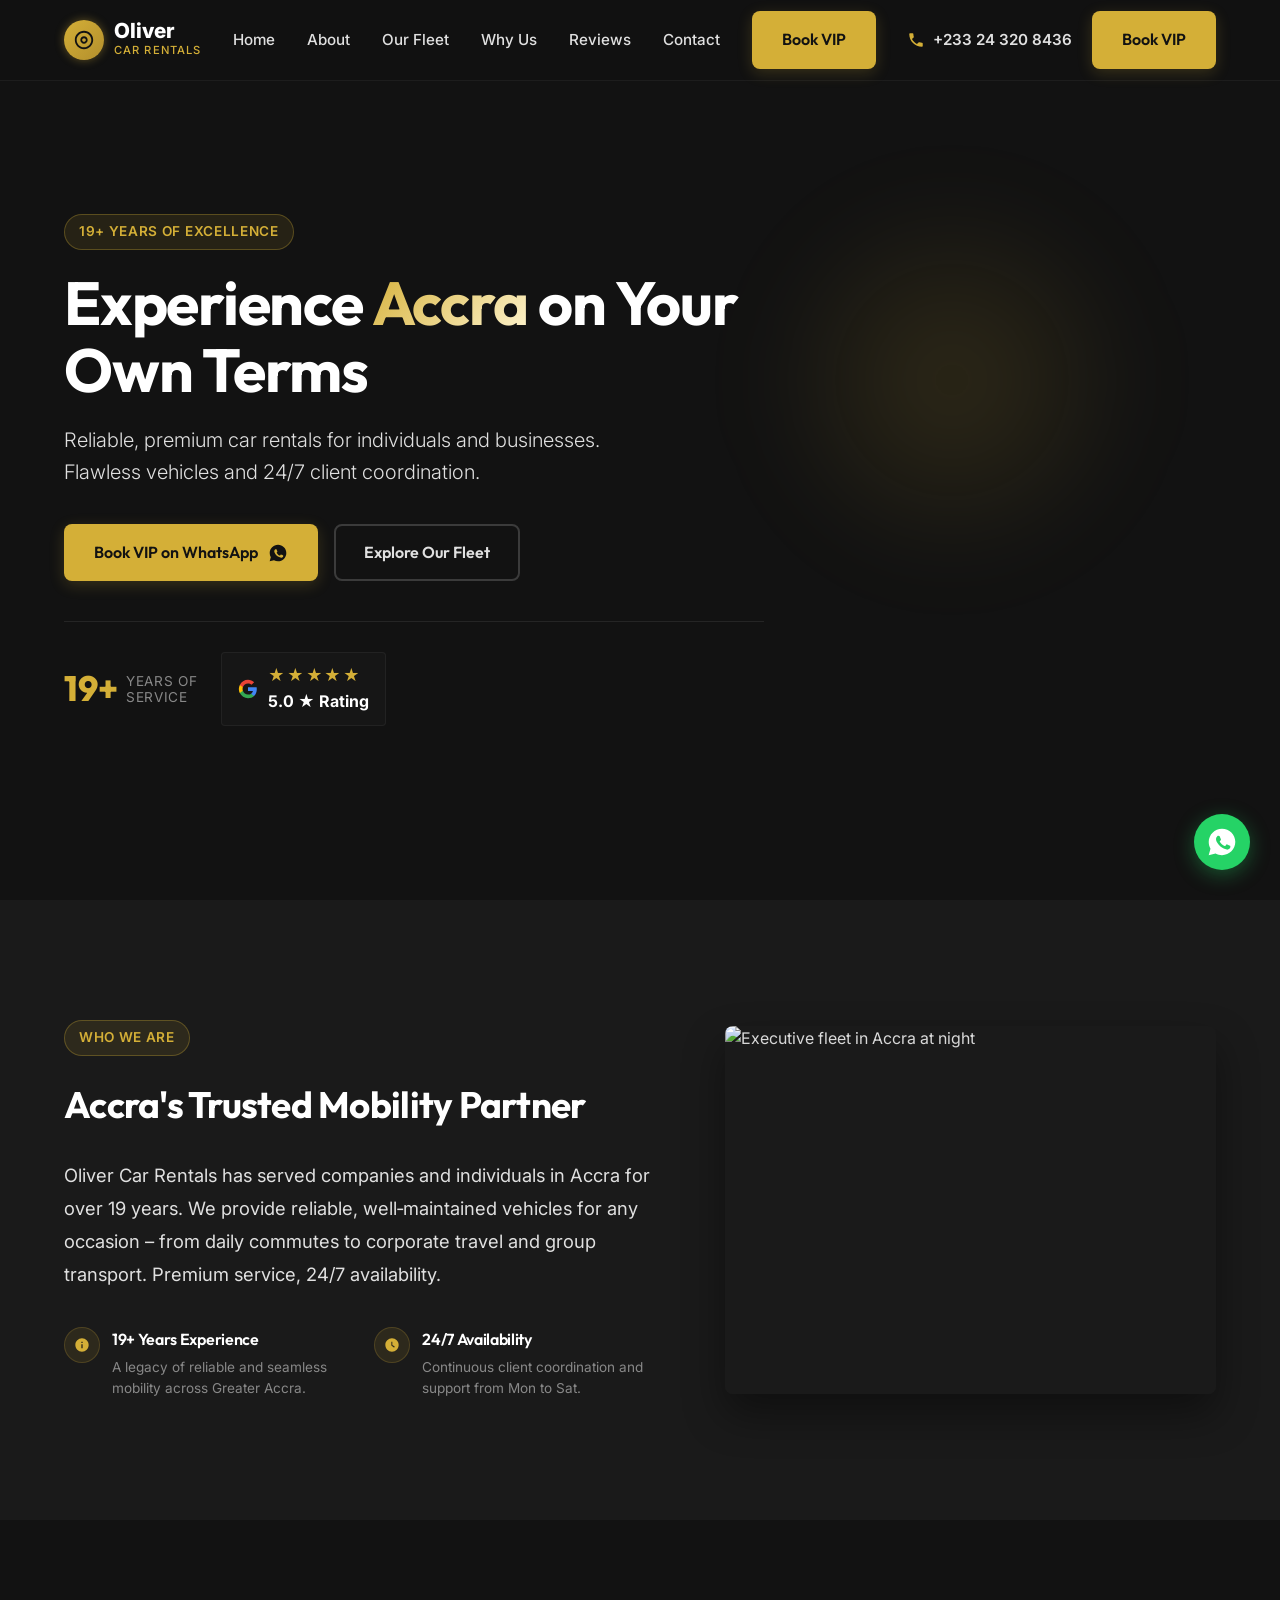
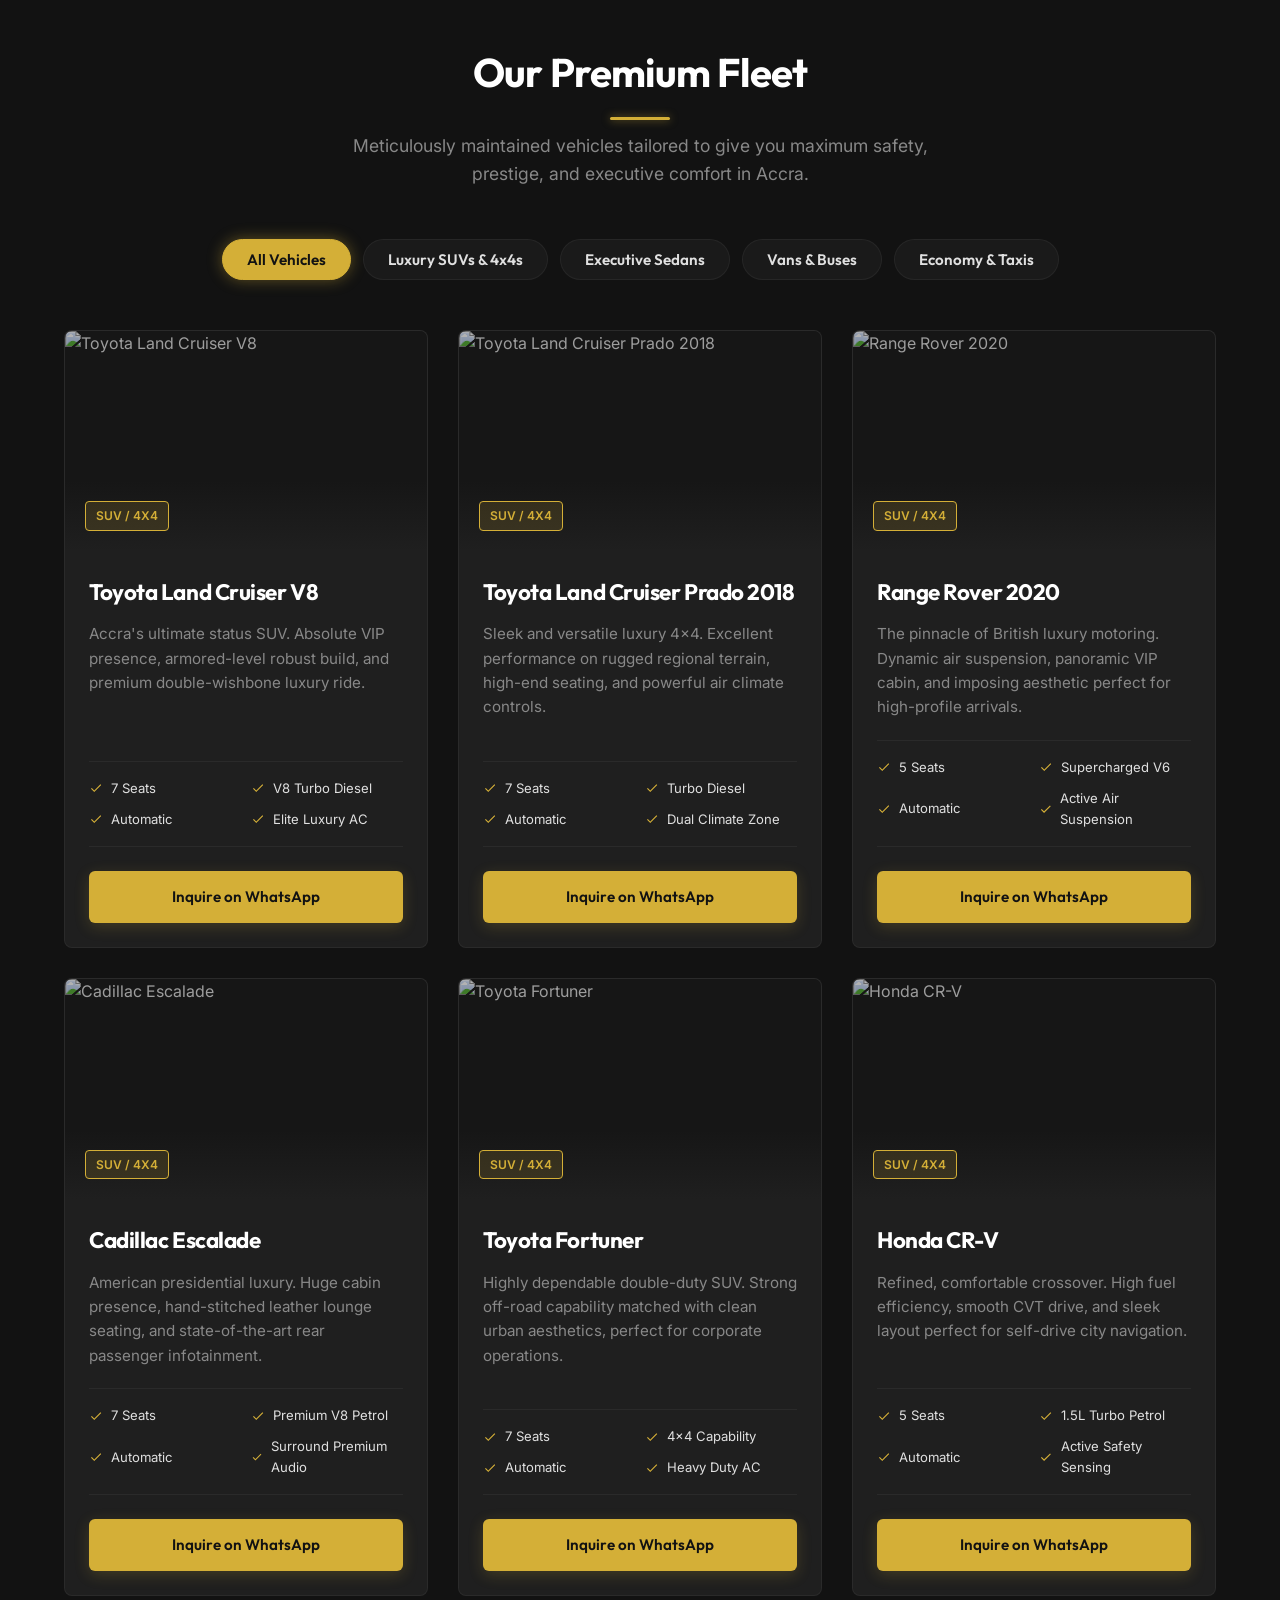
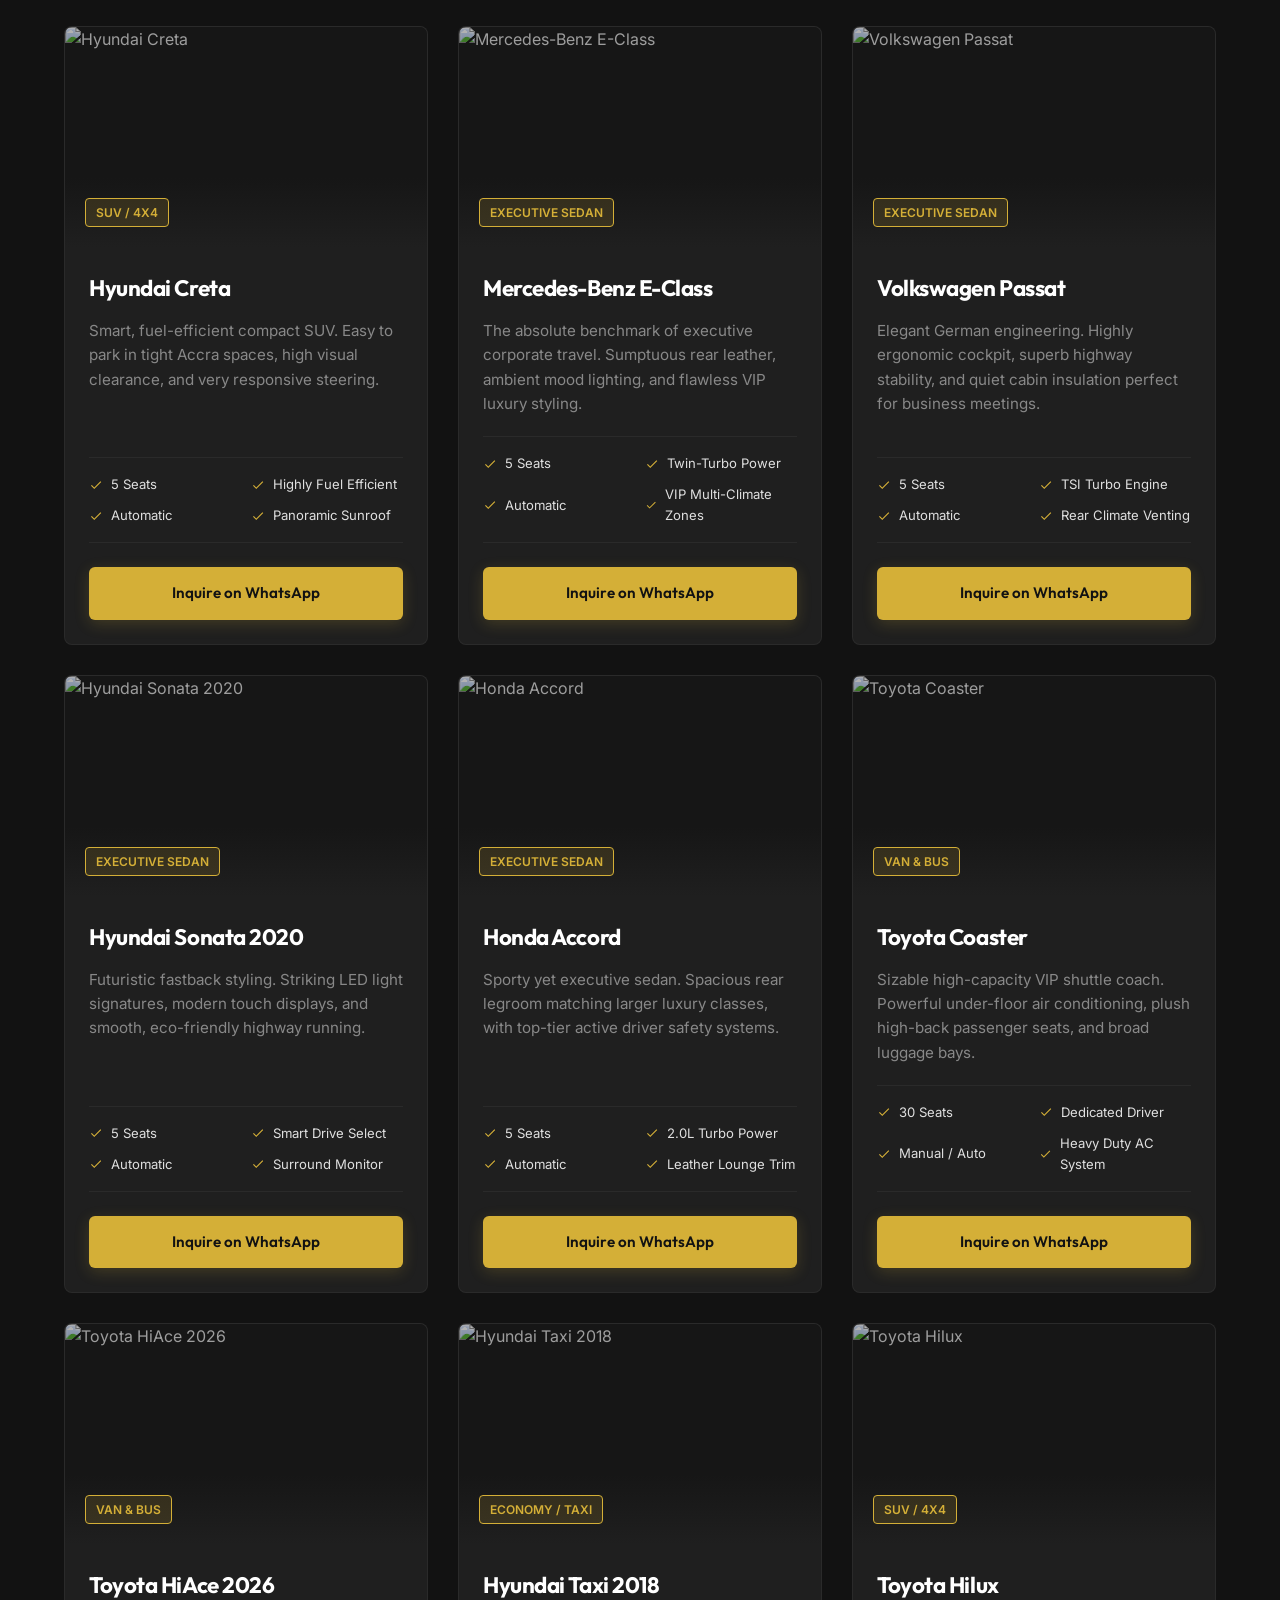
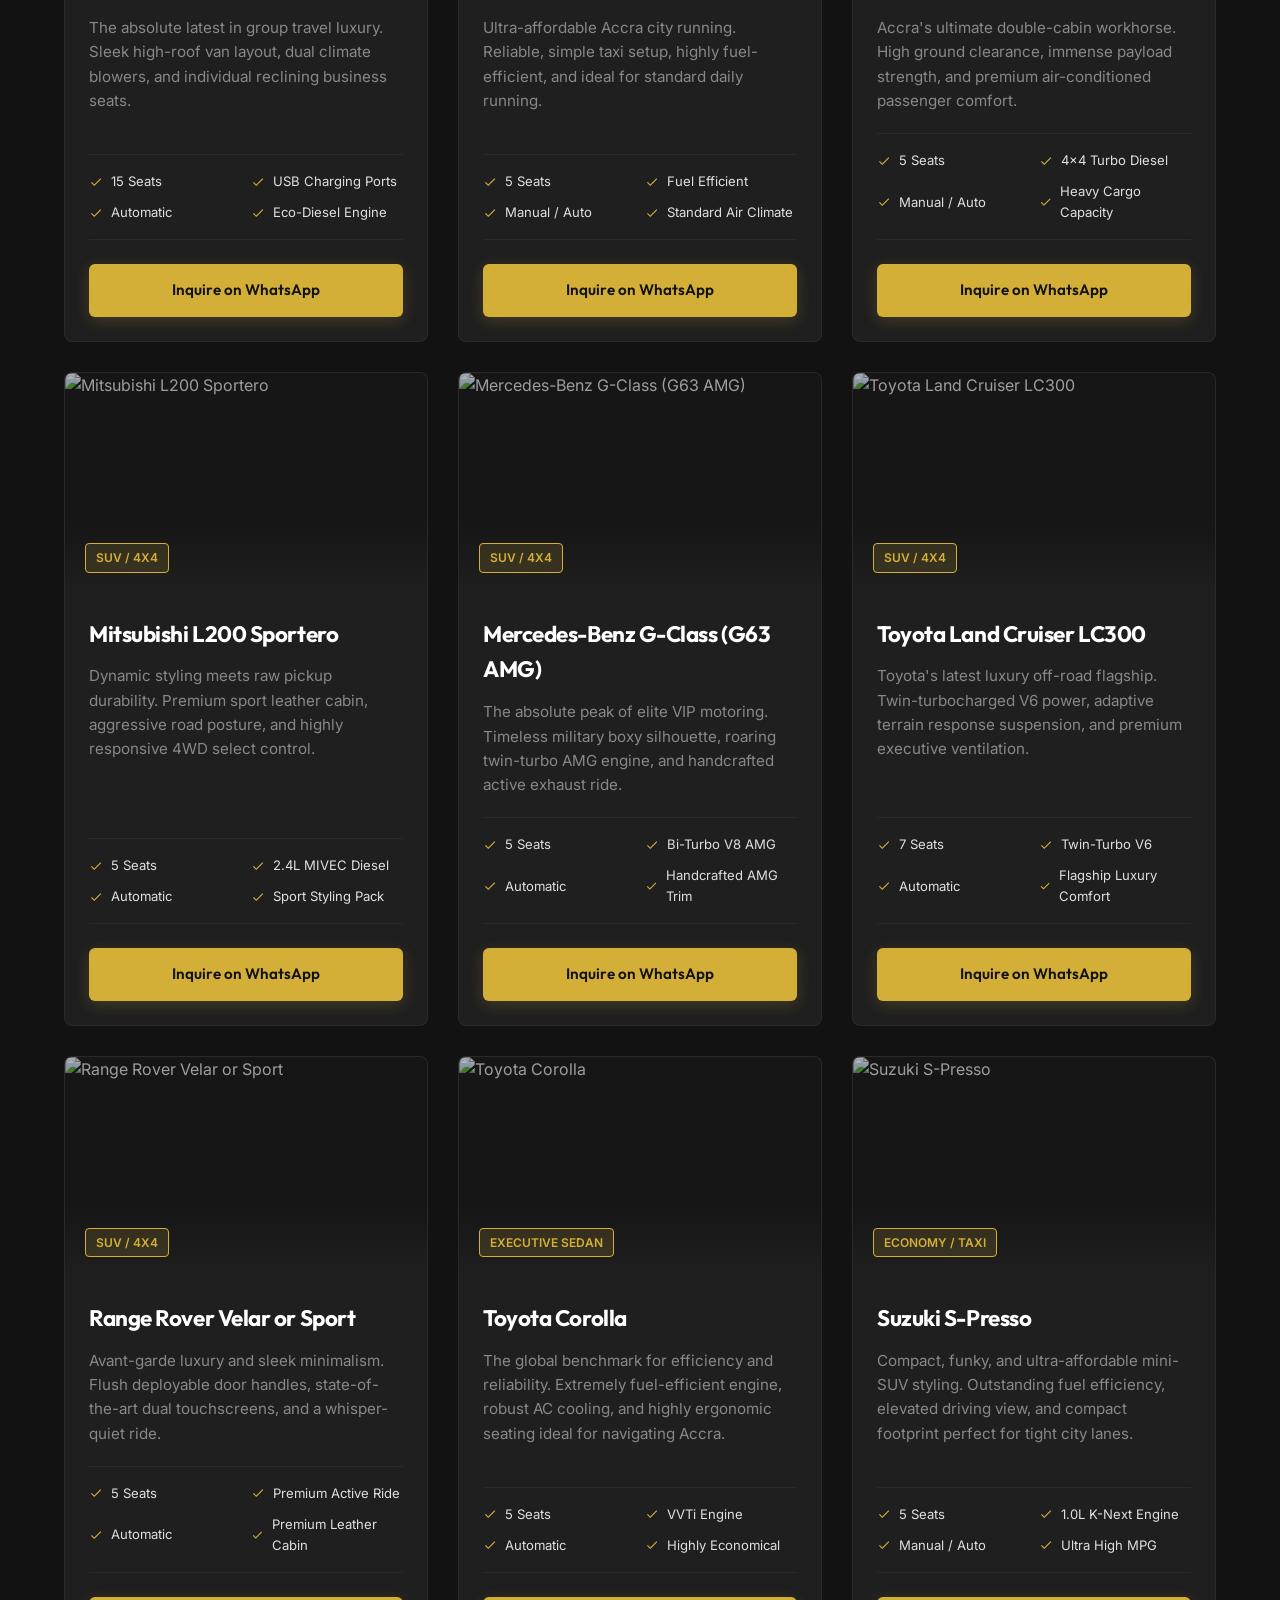
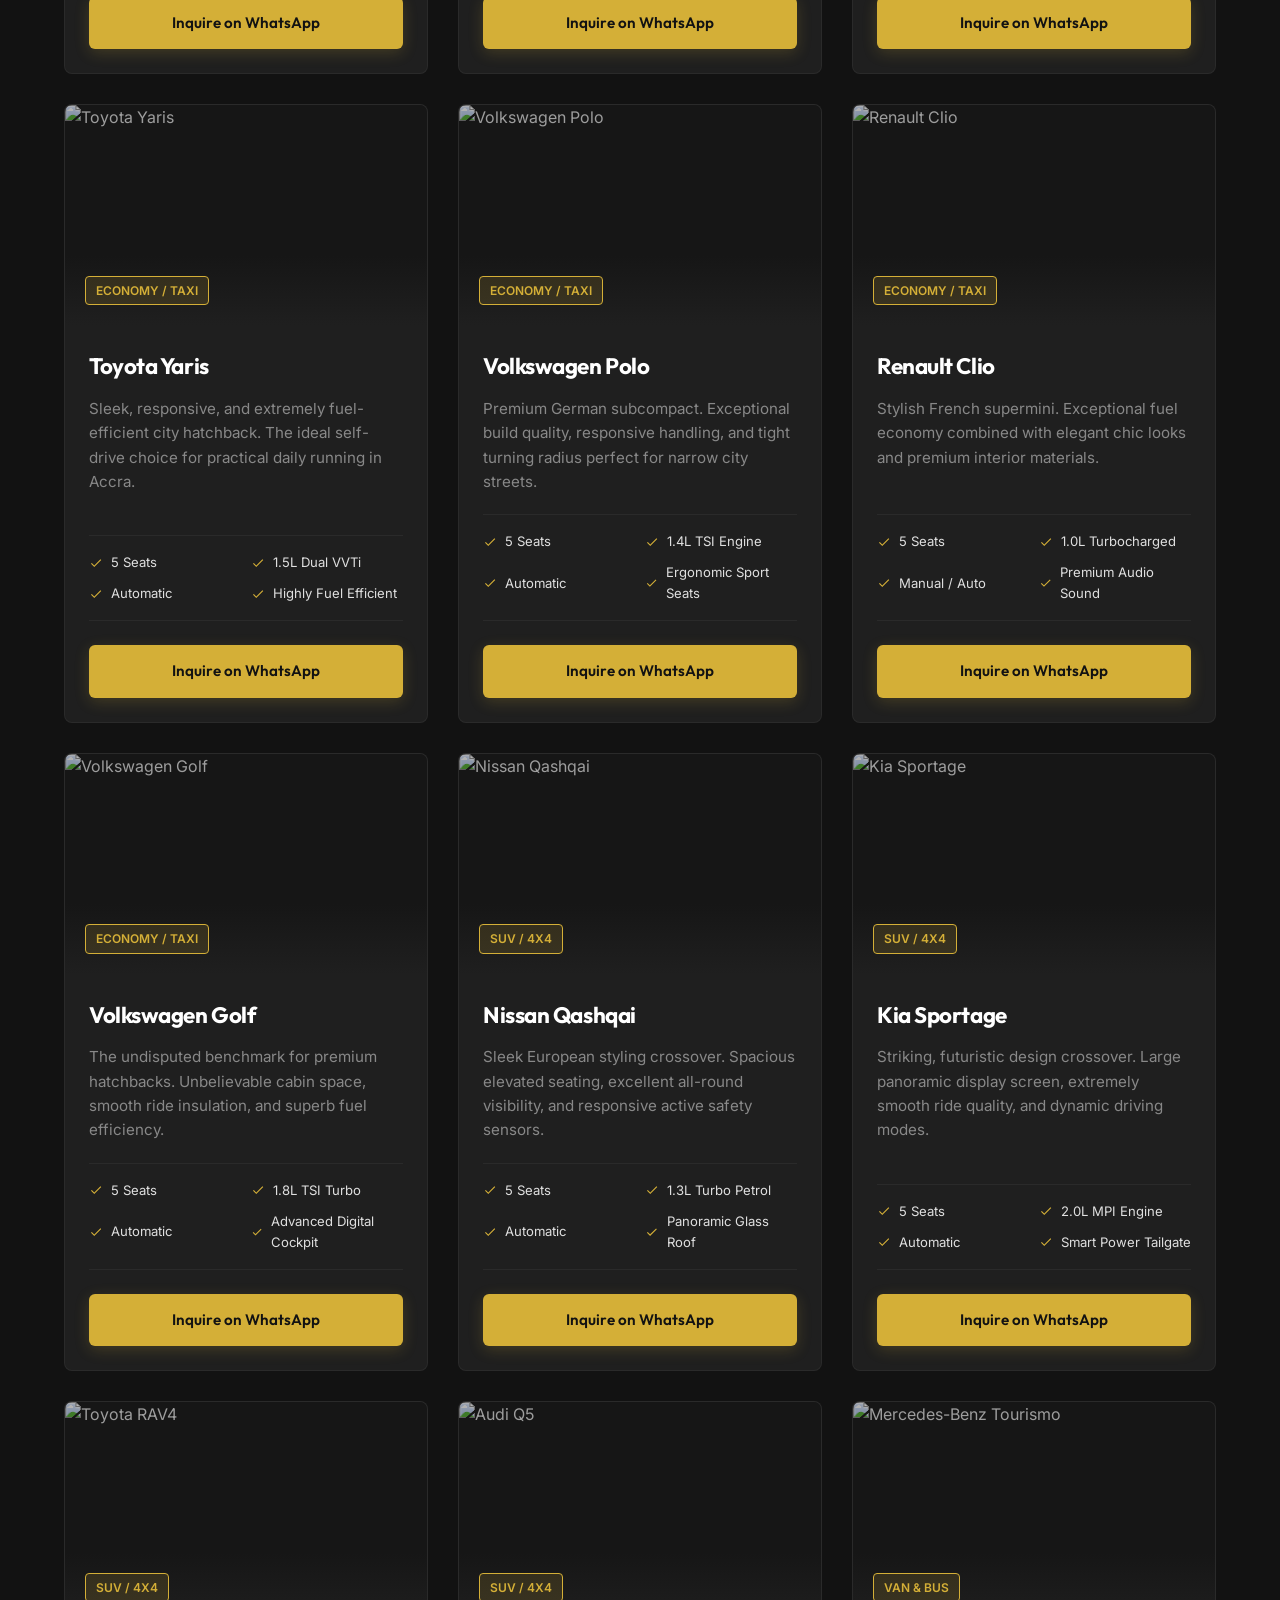
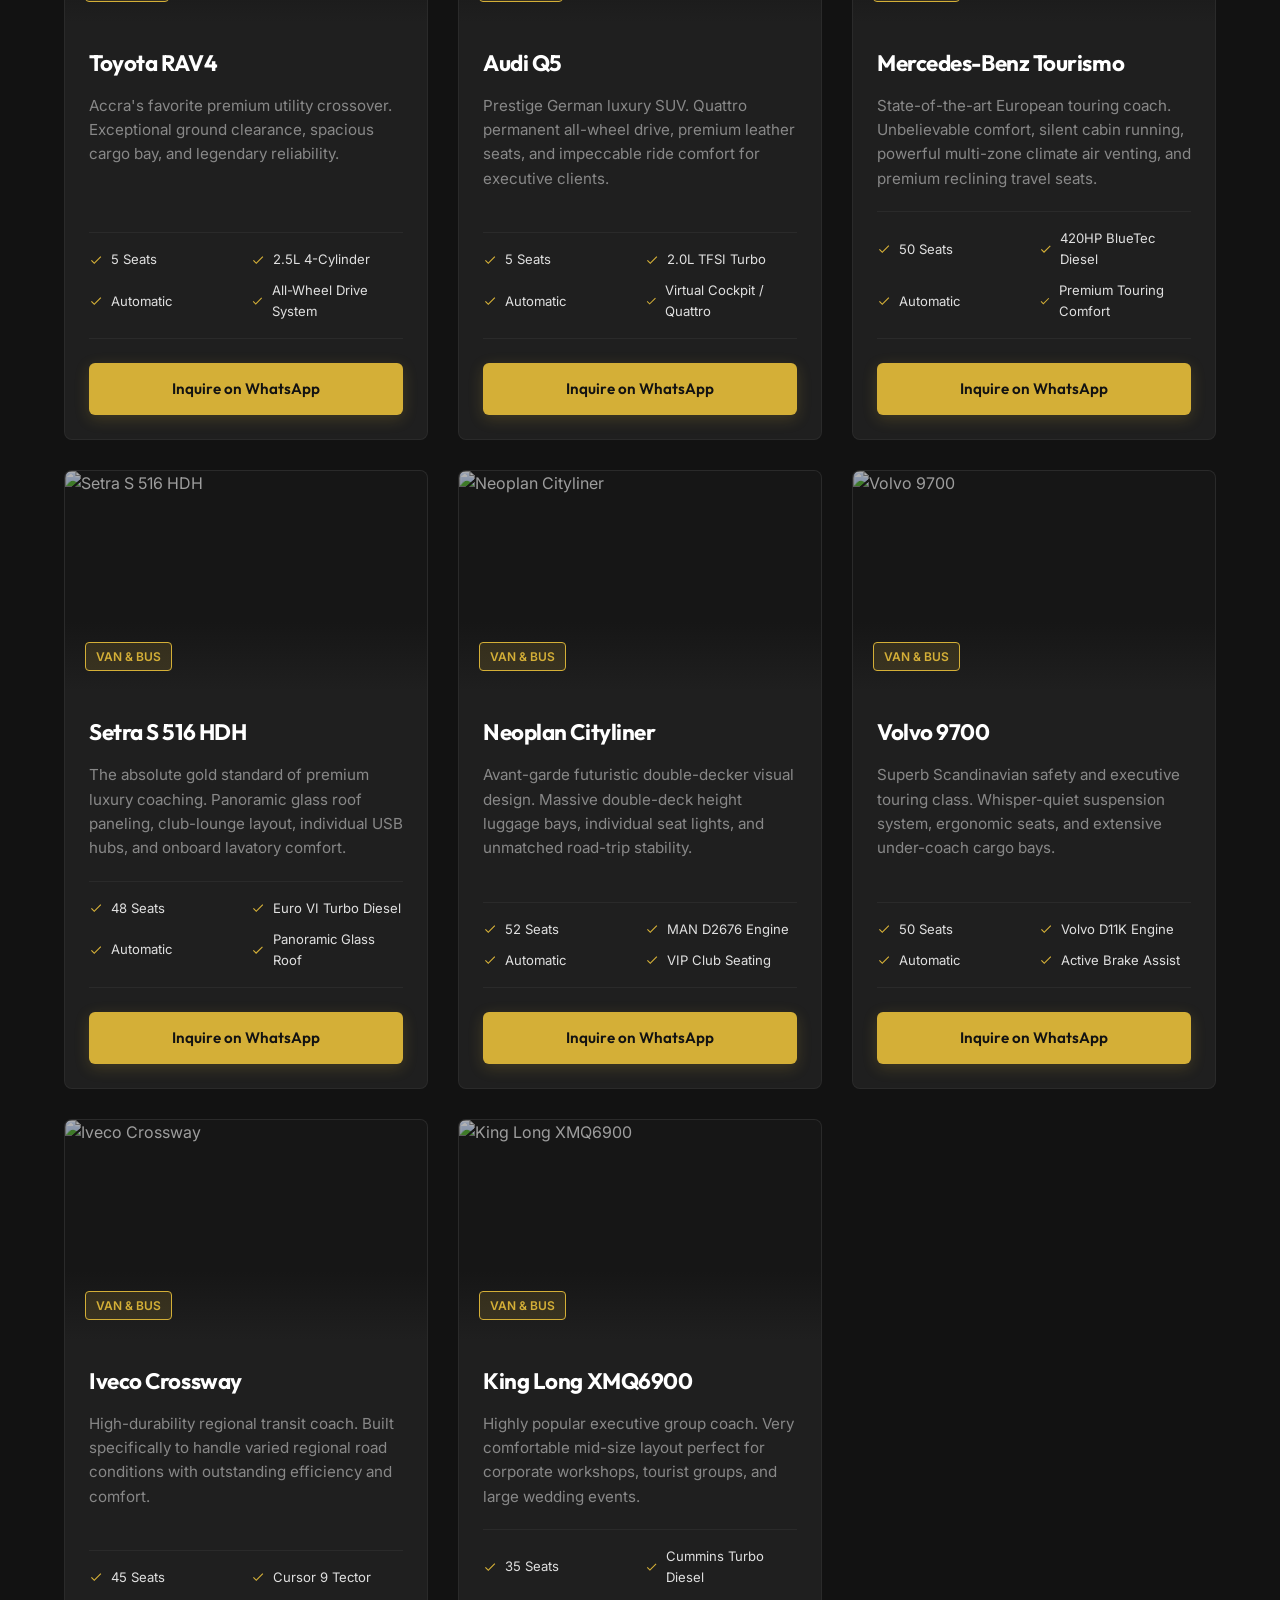
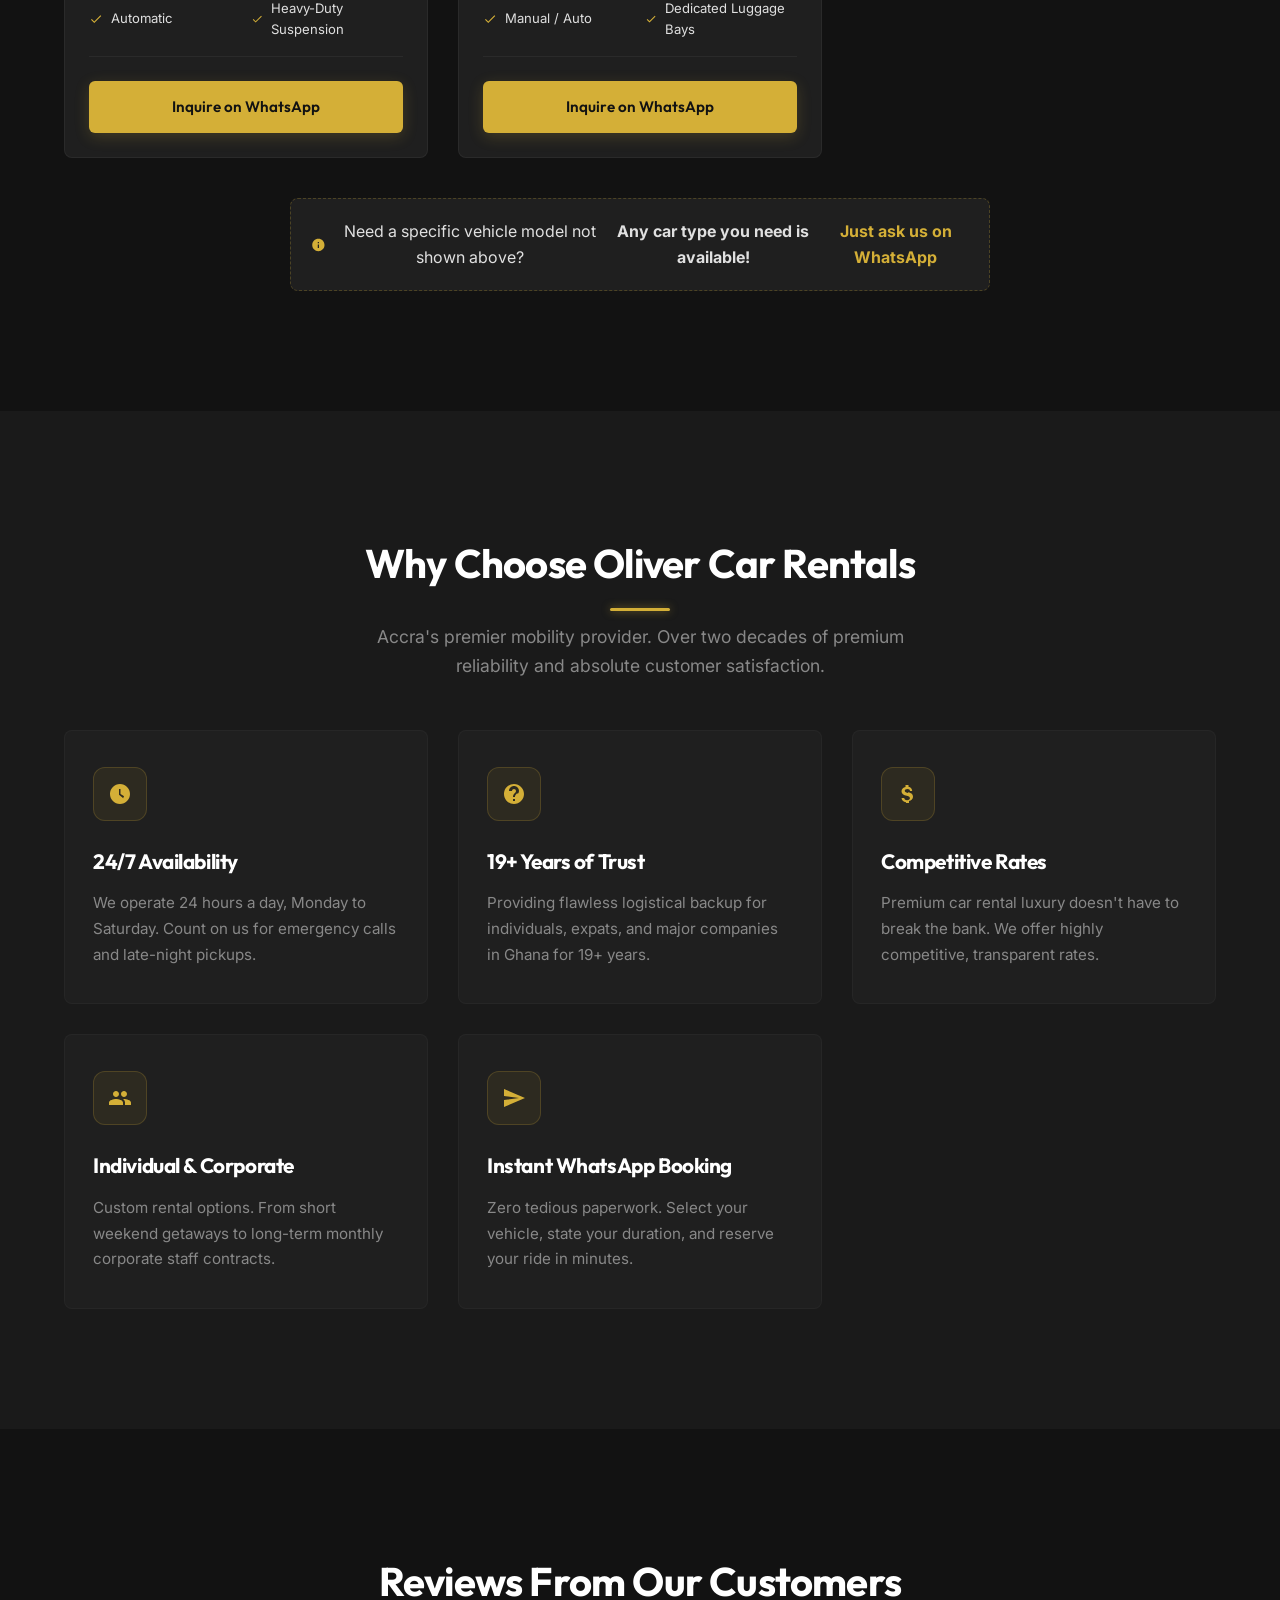
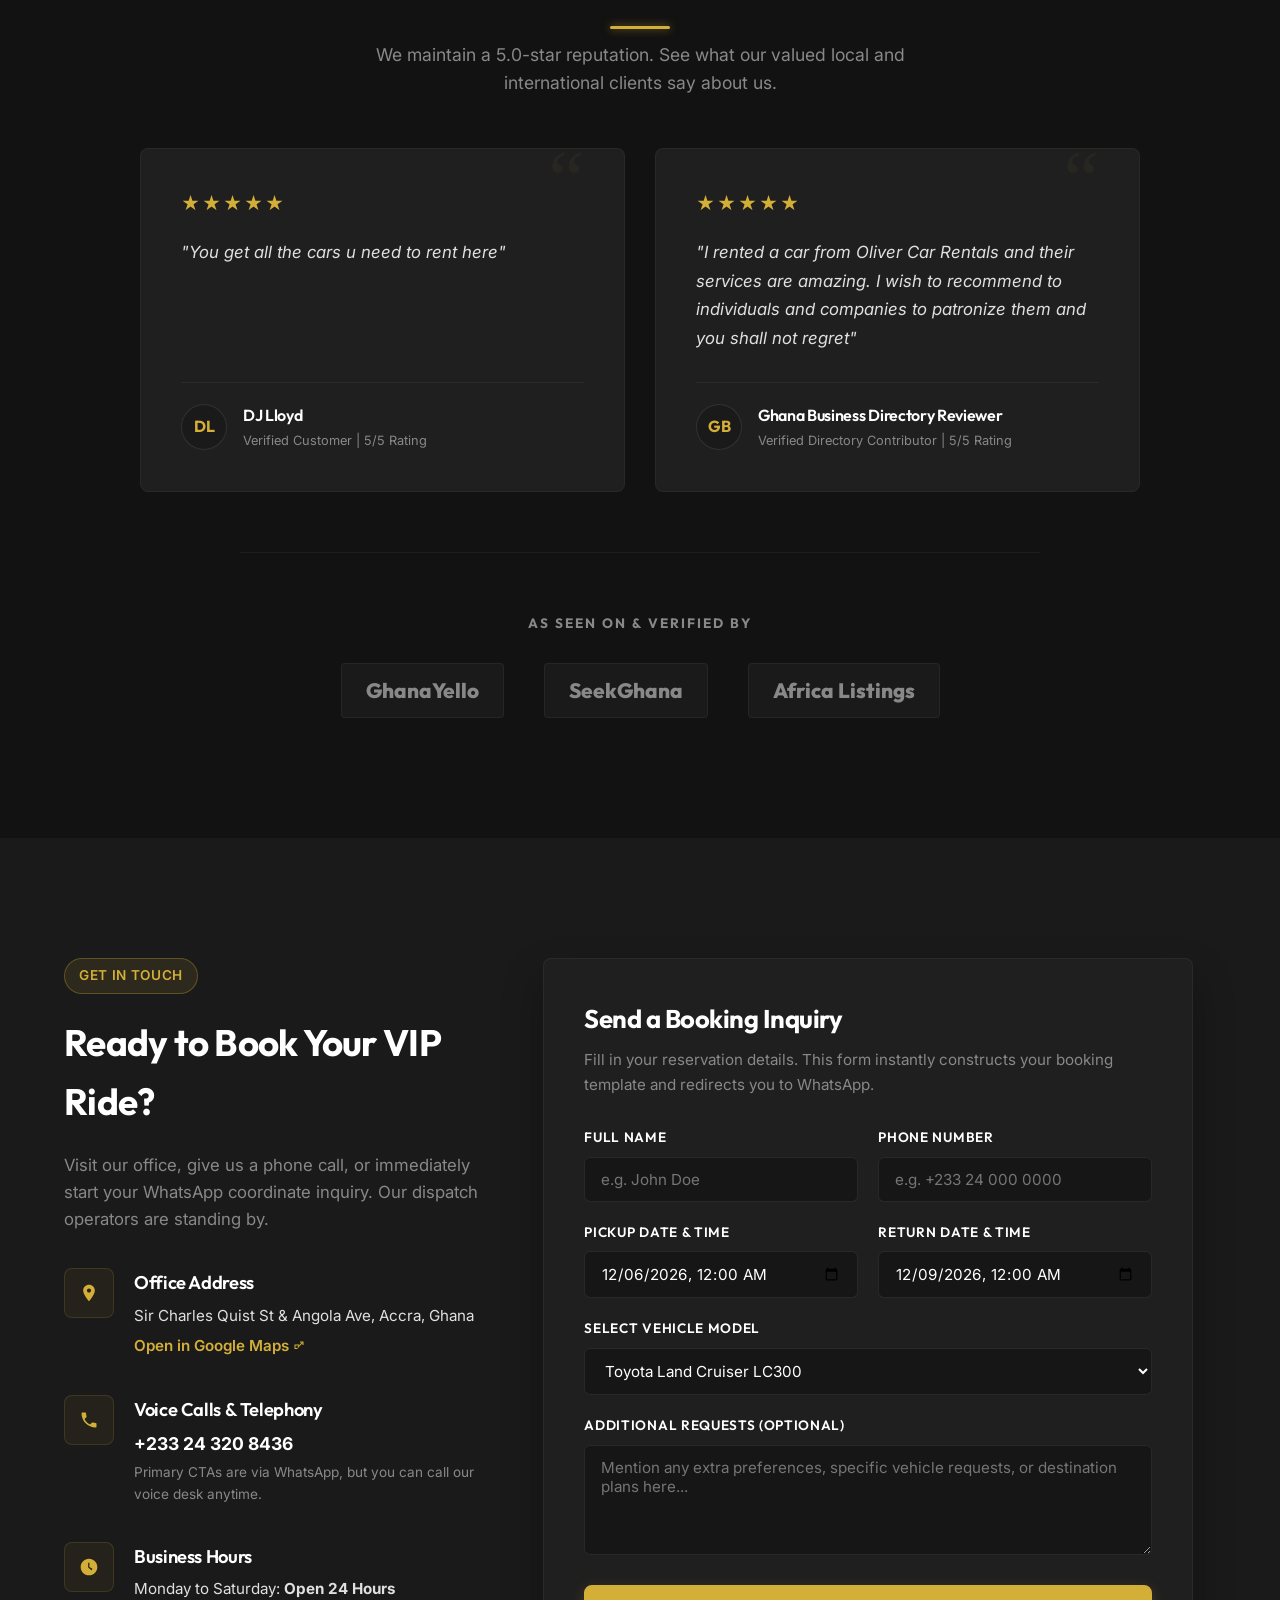
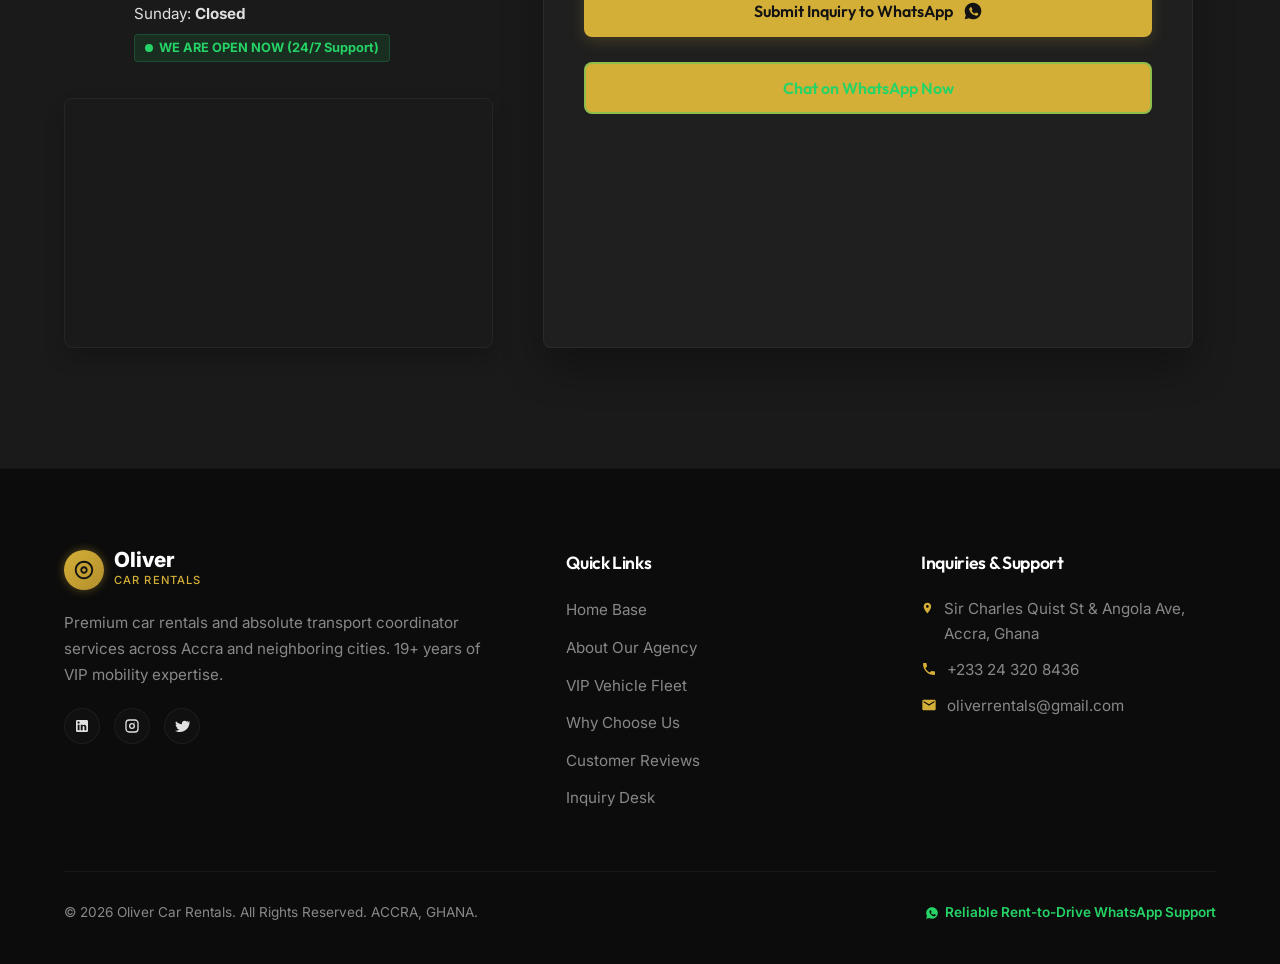
==== index.html @ db23e056 "third" ====
<!DOCTYPE html>
<html lang="en">
<head>
  <meta charset="UTF-8">
  <meta name="viewport" content="width=device-width, initial-scale=1.0">
  <title>Oliver Car Rentals | VIP Car Hire & Rental Agency in Accra, Ghana</title>
  <meta name="description" content="Premium car rentals in Accra, Ghana. Providing luxury 4x4 SUVs, saloon sedans, and passenger buses for individuals and corporate clients. Over 19 years of reliable 24/7 service.">
  <link rel="icon" type="image/svg+xml" href="data:image/svg+xml,%3Csvg xmlns='http://www.w3.org/2000/svg' viewBox='0 0 24 24' fill='%23D4AF37'%3E%3Cpath d='M12 2C6.48 2 2 6.48 2 12s4.48 10 10 10 10-4.48 10-10S17.52 2 12 2zm0 18c-4.41 0-8-3.59-8-8s3.59-8 8-8 8 3.59 8 8-3.59 8-8 8zm0-12c-2.21 0-4 1.79-4 4s1.79 4 4 4 4-1.79 4-4-1.79-4-4-4zm0 6c-1.1 0-2-.9-2-2s.9-2 2-2 2 .9 2 2-.9 2-2 2z'/%3E%3C/svg%3E">
  
  <!-- Modern Typography (Outfit for Headers, Inter for Body) -->
  <link rel="preconnect" href="https://fonts.googleapis.com">
  <link rel="preconnect" href="https://fonts.gstatic.com" crossorigin>
  <link href="https://fonts.googleapis.com/css2?family=Inter:wght@300;400;500;600;700&family=Outfit:wght@400;500;600;700;800&display=swap" rel="stylesheet">
  
  <!-- CSS Stylesheet -->
  <style>
    /* -------------------------------------------------------------
       1. DESIGN SYSTEM & ROOT VARIABLES
       ------------------------------------------------------------- */
    :root {
      --bg-primary: #121212;      /* Jet Black */
      --bg-secondary: #1A1A1A;    /* Deep Charcoal */
      --bg-card: #1F1F1F;         /* Lighter Charcoal for cards */
      --text-primary: #FFFFFF;    /* Pure White */
      --text-secondary: #E0E0E0;  /* Platinum/Silver */
      --text-muted: #888888;
      --accent-gold: #D4AF37;     /* Bold Gold */
      --accent-gold-rgb: 212, 175, 55;
      --whatsapp-green: #25D366;
      --whatsapp-green-hover: #128C7E;
      --transition-speed: 0.35s;
      --border-radius: 8px;
    }

    * {
      box-sizing: border-box;
      margin: 0;
      padding: 0;
      scroll-behavior: smooth;
    }

    body {
      background-color: var(--bg-primary);
      color: var(--text-secondary);
      font-family: 'Inter', sans-serif;
      line-height: 1.6;
      overflow-x: hidden;
    }

    h1, h2, h3, h4 {
      font-family: 'Outfit', sans-serif;
      color: var(--text-primary);
      font-weight: 700;
      letter-spacing: -0.02em;
    }

    /* Scrollbar Styling */
    ::-webkit-scrollbar {
      width: 10px;
    }
    ::-webkit-scrollbar-track {
      background: var(--bg-primary);
    }
    ::-webkit-scrollbar-thumb {
      background: var(--bg-secondary);
      border: 2px solid var(--bg-primary);
      border-radius: 5px;
    }
    ::-webkit-scrollbar-thumb:hover {
      background: var(--accent-gold);
    }

    /* -------------------------------------------------------------
       2. TYPOGRAPHY & UTILITY CLASSES
       ------------------------------------------------------------- */
    .container {
      width: 100%;
      max-width: 1200px;
      margin: 0 auto;
      padding: 0 24px;
    }

    .section-title {
      font-size: 2.5rem;
      text-align: center;
      margin-bottom: 12px;
      position: relative;
      padding-bottom: 16px;
    }

    .section-title::after {
      content: '';
      position: absolute;
      bottom: 0;
      left: 50%;
      transform: translateX(-50%);
      width: 60px;
      height: 3px;
      background-color: var(--accent-gold);
      border-radius: 2px;
      box-shadow: 0 0 8px rgba(var(--accent-gold-rgb), 0.6);
    }

    .section-subtitle {
      text-align: center;
      color: var(--text-muted);
      max-width: 600px;
      margin: 0 auto 50px;
      font-size: 1.1rem;
    }

    /* Buttons & CTAs */
    .btn {
      display: inline-flex;
      align-items: center;
      justify-content: center;
      gap: 10px;
      padding: 14px 28px;
      font-family: 'Outfit', sans-serif;
      font-size: 1rem;
      font-weight: 600;
      text-decoration: none;
      border-radius: var(--border-radius);
      cursor: pointer;
      transition: all var(--transition-speed) cubic-bezier(0.4, 0, 0.2, 1);
      border: 2px solid transparent;
    }

    .btn-gold {
      background-color: var(--accent-gold);
      color: var(--bg-primary);
      box-shadow: 0 4px 15px rgba(var(--accent-gold-rgb), 0.2);
    }

    .btn-gold:hover {
      background-color: transparent;
      color: var(--accent-gold);
      border-color: var(--accent-gold);
      box-shadow: 0 0 20px rgba(var(--accent-gold-rgb), 0.5);
      transform: translateY(-2px);
    }

    .btn-outline {
      background-color: transparent;
      color: var(--text-secondary);
      border: 2px solid rgba(224, 224, 224, 0.2);
    }

    .btn-outline:hover {
      border-color: var(--accent-gold);
      color: var(--accent-gold);
      box-shadow: 0 0 15px rgba(var(--accent-gold-rgb), 0.3);
      transform: translateY(-2px);
    }

    .badge {
      display: inline-flex;
      align-items: center;
      background: rgba(var(--accent-gold-rgb), 0.1);
      border: 1px solid rgba(var(--accent-gold-rgb), 0.3);
      color: var(--accent-gold);
      padding: 6px 14px;
      border-radius: 50px;
      font-size: 0.85rem;
      font-weight: 600;
      text-transform: uppercase;
      letter-spacing: 0.05em;
      margin-bottom: 20px;
    }

    /* -------------------------------------------------------------
       3. NAVIGATION HEADER
       ------------------------------------------------------------- */
    header {
      position: fixed;
      top: 0;
      left: 0;
      width: 100%;
      z-index: 1000;
      background: rgba(18, 18, 18, 0.85);
      backdrop-filter: blur(12px);
      -webkit-backdrop-filter: blur(12px);
      border-bottom: 1px solid rgba(255, 255, 255, 0.05);
      transition: all 0.3s ease;
    }

    header.scrolled {
      background: rgba(18, 18, 18, 0.95);
      box-shadow: 0 10px 30px rgba(0, 0, 0, 0.5);
    }

    .nav-container {
      display: flex;
      justify-content: space-between;
      align-items: center;
      height: 80px;
      padding: 0 24px;
      max-width: 1200px;
      margin: 0 auto;
    }

    .logo {
      display: flex;
      align-items: center;
      gap: 10px;
      text-decoration: none;
    }

    .logo-icon {
      width: 40px;
      height: 40px;
      background: linear-gradient(135deg, var(--accent-gold), #b38f2d);
      border-radius: 50%;
      display: flex;
      align-items: center;
      justify-content: center;
      box-shadow: 0 0 10px rgba(var(--accent-gold-rgb), 0.4);
    }

    .logo-icon svg {
      width: 22px;
      height: 22px;
      fill: var(--bg-primary);
    }

    .logo-text {
      display: flex;
      flex-direction: column;
    }

    .logo-name {
      font-size: 1.3rem;
      font-weight: 800;
      color: var(--text-primary);
      line-height: 1.1;
    }

    .logo-tag {
      font-size: 0.7rem;
      color: var(--accent-gold);
      letter-spacing: 0.1em;
      text-transform: uppercase;
      font-weight: 500;
    }

    .nav-links {
      display: flex;
      align-items: center;
      gap: 32px;
    }

    .nav-link {
      text-decoration: none;
      color: var(--text-secondary);
      font-weight: 500;
      font-size: 0.95rem;
      transition: color 0.3s ease;
      position: relative;
    }

    .nav-link:hover {
      color: var(--accent-gold);
    }

    .nav-link::after {
      content: '';
      position: absolute;
      bottom: -6px;
      left: 0;
      width: 0;
      height: 2px;
      background-color: var(--accent-gold);
      transition: width 0.3s ease;
    }

    .nav-link:hover::after {
      width: 100%;
    }

    .nav-cta-wrapper {
      display: flex;
      align-items: center;
      gap: 20px;
    }

    .nav-phone {
      display: flex;
      align-items: center;
      gap: 8px;
      text-decoration: none;
      color: var(--text-secondary);
      font-weight: 600;
      font-size: 0.95rem;
      transition: color 0.3s ease;
    }

    .nav-phone:hover {
      color: var(--accent-gold);
    }

    .nav-phone svg {
      width: 18px;
      height: 18px;
      fill: var(--accent-gold);
    }

    /* Hamburger Menu */
    .menu-toggle {
      display: none;
      background: none;
      border: none;
      cursor: pointer;
      padding: 4px;
    }

    .menu-toggle span {
      display: block;
      width: 24px;
      height: 2px;
      background-color: var(--text-primary);
      margin: 5px 0;
      transition: all 0.3s ease;
    }

    /* -------------------------------------------------------------
       4. HERO SECTION
       ------------------------------------------------------------- */
    #hero {
      position: relative;
      min-height: 100vh;
      display: flex;
      align-items: center;
      padding-top: 100px;
      padding-bottom: 60px;
      overflow: hidden;
    }

    .hero-bg {
      position: absolute;
      top: 0;
      left: 0;
      width: 100%;
      height: 100%;
      background-image: linear-gradient(rgba(18, 18, 18, 0.75), var(--bg-primary)), 
                        url('https://images.unsplash.com/photo-1617788138017-80ad40651399?auto=format&fit=crop&q=80&w=1920');
      background-size: cover;
      background-position: center;
      z-index: -1;
    }

    /* Soft glowing radial background */
    .hero-glow {
      position: absolute;
      top: 20%;
      right: 10%;
      width: 400px;
      height: 400px;
      background: radial-gradient(circle, rgba(212, 175, 55, 0.15) 0%, transparent 70%);
      z-index: -1;
      filter: blur(40px);
      pointer-events: none;
    }

    .hero-content {
      max-width: 700px;
    }

    .hero-title {
      font-size: 3.8rem;
      line-height: 1.1;
      margin-bottom: 20px;
    }

    .hero-title span {
      background: linear-gradient(135deg, var(--accent-gold) 0%, #FFF5D1 100%);
      -webkit-background-clip: text;
      -webkit-text-fill-color: transparent;
    }

    .hero-tagline {
      font-size: 1.25rem;
      color: var(--text-secondary);
      margin-bottom: 36px;
      max-width: 600px;
      font-weight: 300;
    }

    .hero-actions {
      display: flex;
      flex-wrap: wrap;
      gap: 16px;
      margin-bottom: 40px;
    }

    /* Trust indicators directly in Hero */
    .hero-trust {
      display: flex;
      align-items: center;
      gap: 24px;
      border-top: 1px solid rgba(255, 255, 255, 0.08);
      padding-top: 30px;
    }

    .trust-stat {
      display: flex;
      align-items: center;
      gap: 8px;
    }

    .trust-number {
      font-family: 'Outfit', sans-serif;
      font-size: 2.2rem;
      font-weight: 800;
      color: var(--accent-gold);
      line-height: 1;
    }

    .trust-text {
      font-size: 0.85rem;
      color: var(--text-muted);
      text-transform: uppercase;
      letter-spacing: 0.05em;
      line-height: 1.2;
    }

    .google-badge {
      display: flex;
      align-items: center;
      gap: 10px;
      background: rgba(255, 255, 255, 0.02);
      border: 1px solid rgba(255, 255, 255, 0.05);
      padding: 10px 16px;
      border-radius: 4px;
    }

    .google-badge svg {
      width: 20px;
      height: 20px;
    }

    .rating-stars {
      color: var(--accent-gold);
      font-size: 1rem;
      letter-spacing: 0.1em;
    }

    .rating-score {
      font-weight: 700;
      color: var(--text-primary);
    }

    /* -------------------------------------------------------------
       5. ABOUT SECTION
       ------------------------------------------------------------- */
    #about {
      padding: 120px 0;
      background-color: var(--bg-secondary);
      position: relative;
    }

    .about-wrapper {
      display: grid;
      grid-template-columns: 1.1fr 0.9fr;
      gap: 60px;
      align-items: center;
    }

    .about-info-panel {
      position: relative;
    }

    .about-text {
      font-size: 1.15rem;
      color: var(--text-secondary);
      line-height: 1.8;
      margin-bottom: 24px;
    }

    .about-highlights {
      display: grid;
      grid-template-columns: 1fr 1fr;
      gap: 20px;
      margin-top: 36px;
    }

    .about-item {
      display: flex;
      gap: 12px;
      align-items: flex-start;
    }

    .about-item-icon {
      background: rgba(var(--accent-gold-rgb), 0.1);
      border-radius: 50%;
      min-width: 36px;
      height: 36px;
      display: flex;
      align-items: center;
      justify-content: center;
      border: 1px solid rgba(var(--accent-gold-rgb), 0.2);
    }

    .about-item-icon svg {
      width: 16px;
      height: 16px;
      fill: var(--accent-gold);
    }

    .about-item-title {
      font-family: 'Outfit', sans-serif;
      font-weight: 600;
      color: var(--text-primary);
      font-size: 1rem;
      margin-bottom: 4px;
    }

    .about-item-desc {
      font-size: 0.85rem;
      color: var(--text-muted);
    }

    .about-visual-panel {
      position: relative;
      border-radius: var(--border-radius);
      overflow: hidden;
      box-shadow: 0 20px 40px rgba(0, 0, 0, 0.4);
      aspect-ratio: 4 / 3;
    }

    .about-img-overlay {
      position: absolute;
      top: 0;
      left: 0;
      width: 100%;
      height: 100%;
      background: linear-gradient(to top, var(--bg-secondary), transparent);
    }

    .about-visual-panel img {
      width: 100%;
      height: 100%;
      object-fit: cover;
      transition: transform var(--transition-speed) ease;
    }

    .about-visual-panel:hover img {
      transform: scale(1.05);
    }

    /* -------------------------------------------------------------
       6. FLEET / VEHICLES SECTION
       ------------------------------------------------------------- */
    #fleet {
      padding: 120px 0;
      background-color: var(--bg-primary);
    }

    /* Filter Tabs Styling */
    .fleet-tabs {
      display: flex;
      justify-content: center;
      flex-wrap: wrap;
      gap: 12px;
      margin-bottom: 50px;
    }

    .fleet-tab {
      background: var(--bg-secondary);
      border: 1px solid rgba(255, 255, 255, 0.05);
      color: var(--text-secondary);
      padding: 10px 24px;
      border-radius: 30px;
      font-family: 'Outfit', sans-serif;
      font-weight: 600;
      font-size: 0.95rem;
      cursor: pointer;
      transition: all var(--transition-speed) ease;
      outline: none;
    }

    .fleet-tab:hover, .fleet-tab.active {
      background-color: var(--accent-gold);
      color: var(--bg-primary);
      border-color: var(--accent-gold);
      box-shadow: 0 0 15px rgba(var(--accent-gold-rgb), 0.4);
    }

    .fleet-grid {
      display: grid;
      grid-template-columns: repeat(3, 1fr);
      gap: 30px;
      transition: all 0.5s ease;
    }

    .fleet-card {
      background-color: var(--bg-card);
      border-radius: var(--border-radius);
      overflow: hidden;
      border: 1px solid rgba(255, 255, 255, 0.05);
      transition: all var(--transition-speed) ease;
      display: flex;
      flex-direction: column;
      height: 100%;
    }

    .fleet-card:hover {
      transform: translateY(-8px);
      border-color: rgba(var(--accent-gold-rgb), 0.3);
      box-shadow: 0 15px 30px rgba(0, 0, 0, 0.4);
    }

    .fleet-img-container {
      position: relative;
      height: 220px;
      overflow: hidden;
      background-color: #161616;
    }

    .fleet-img-placeholder {
      width: 100%;
      height: 100%;
      display: flex;
      align-items: center;
      justify-content: center;
      position: relative;
    }

    .fleet-img-placeholder img {
      width: 100%;
      height: 100%;
      object-fit: cover;
      filter: brightness(0.7);
      transition: transform var(--transition-speed) ease;
    }

    .fleet-card:hover .fleet-img-placeholder img {
      transform: scale(1.05);
      filter: brightness(0.9);
    }

    .fleet-img-overlay {
      position: absolute;
      bottom: 0;
      left: 0;
      width: 100%;
      padding: 20px;
      background: linear-gradient(to top, rgba(31, 31, 31, 1), rgba(31, 31, 31, 0));
      display: flex;
      justify-content: space-between;
      align-items: flex-end;
    }

    .fleet-category-badge {
      background: rgba(var(--accent-gold-rgb), 0.15);
      border: 1px solid var(--accent-gold);
      color: var(--accent-gold);
      font-size: 0.75rem;
      text-transform: uppercase;
      font-weight: 600;
      padding: 4px 10px;
      border-radius: 4px;
    }

    .fleet-card-body {
      padding: 24px;
      flex-grow: 1;
      display: flex;
      flex-direction: column;
    }

    .fleet-title {
      font-size: 1.4rem;
      margin-bottom: 12px;
    }

    .fleet-desc {
      font-size: 0.95rem;
      color: var(--text-muted);
      margin-bottom: 20px;
      flex-grow: 1;
    }

    .fleet-specs {
      list-style: none;
      border-top: 1px solid rgba(255, 255, 255, 0.05);
      border-bottom: 1px solid rgba(255, 255, 255, 0.05);
      padding: 16px 0;
      margin-bottom: 24px;
      display: grid;
      grid-template-columns: 1fr 1fr;
      gap: 10px;
    }

    .fleet-spec-item {
      display: flex;
      align-items: center;
      gap: 8px;
      font-size: 0.82rem;
      color: var(--text-secondary);
    }

    .fleet-spec-item svg {
      width: 14px;
      height: 14px;
      fill: var(--accent-gold);
    }

    .fleet-cta {
      width: 100%;
      text-align: center;
      padding: 12px 20px;
      font-size: 0.95rem;
      border-radius: 6px;
    }

    .fleet-note {
      text-align: center;
      background-color: var(--bg-card);
      border: 1px dashed rgba(var(--accent-gold-rgb), 0.25);
      padding: 20px;
      border-radius: var(--border-radius);
      margin-top: 40px;
      max-width: 700px;
      margin-left: auto;
      margin-right: auto;
    }

    .fleet-note p {
      font-size: 1rem;
      color: var(--text-secondary);
      display: flex;
      align-items: center;
      justify-content: center;
      gap: 10px;
    }

    .fleet-note svg {
      width: 20px;
      height: 20px;
      fill: var(--accent-gold);
    }

    .fleet-note a {
      color: var(--accent-gold);
      text-decoration: none;
      font-weight: 700;
      transition: text-shadow 0.3s ease;
    }

    .fleet-note a:hover {
      text-shadow: 0 0 10px rgba(var(--accent-gold-rgb), 0.4);
    }

    /* -------------------------------------------------------------
       7. WHY CHOOSE US SECTION
       ------------------------------------------------------------- */
    #why-choose-us {
      padding: 120px 0;
      background-color: var(--bg-secondary);
      position: relative;
    }

    .why-grid {
      display: grid;
      grid-template-columns: repeat(auto-fit, minmax(280px, 1fr));
      gap: 30px;
    }

    .why-card {
      background-color: var(--bg-card);
      border: 1px solid rgba(255, 255, 255, 0.03);
      padding: 36px 28px;
      border-radius: var(--border-radius);
      transition: all var(--transition-speed) ease;
      position: relative;
      overflow: hidden;
    }

    .why-card::before {
      content: '';
      position: absolute;
      top: 0;
      left: 0;
      width: 3px;
      height: 0;
      background-color: var(--accent-gold);
      transition: height 0.3s ease;
    }

    .why-card:hover {
      transform: translateY(-5px);
      box-shadow: 0 15px 30px rgba(0, 0, 0, 0.3);
      border-color: rgba(var(--accent-gold-rgb), 0.15);
    }

    .why-card:hover::before {
      height: 100%;
    }

    .why-icon {
      width: 54px;
      height: 54px;
      background: rgba(var(--accent-gold-rgb), 0.08);
      border: 1px solid rgba(var(--accent-gold-rgb), 0.2);
      border-radius: 12px;
      display: flex;
      align-items: center;
      justify-content: center;
      margin-bottom: 24px;
    }

    .why-icon svg {
      width: 24px;
      height: 24px;
      fill: var(--accent-gold);
    }

    .why-title {
      font-size: 1.3rem;
      margin-bottom: 12px;
    }

    .why-desc {
      font-size: 0.95rem;
      color: var(--text-muted);
      line-height: 1.7;
    }

    /* -------------------------------------------------------------
       8. TESTIMONIALS SECTION
       ------------------------------------------------------------- */
    #testimonials {
      padding: 120px 0;
      background-color: var(--bg-primary);
    }

    .testimonials-grid {
      display: grid;
      grid-template-columns: repeat(2, 1fr);
      gap: 30px;
      max-width: 1000px;
      margin: 0 auto 60px;
    }

    .testimonial-card {
      background-color: var(--bg-card);
      border: 1px solid rgba(255, 255, 255, 0.04);
      padding: 40px;
      border-radius: var(--border-radius);
      display: flex;
      flex-direction: column;
      justify-content: space-between;
      position: relative;
    }

    .testimonial-quotes {
      position: absolute;
      top: 30px;
      right: 40px;
      font-size: 5rem;
      line-height: 0;
      color: rgba(var(--accent-gold-rgb), 0.05);
      font-family: Georgia, serif;
    }

    .stars {
      color: var(--accent-gold);
      font-size: 1.15rem;
      margin-bottom: 20px;
      letter-spacing: 2px;
    }

    .testimonial-text {
      font-size: 1.05rem;
      color: var(--text-secondary);
      line-height: 1.7;
      font-style: italic;
      margin-bottom: 30px;
      flex-grow: 1;
    }

    .reviewer-info {
      display: flex;
      align-items: center;
      gap: 16px;
      border-top: 1px solid rgba(255, 255, 255, 0.05);
      padding-top: 20px;
    }

    .reviewer-avatar {
      width: 46px;
      height: 46px;
      background: var(--bg-secondary);
      border: 1px solid rgba(255, 255, 255, 0.1);
      border-radius: 50%;
      display: flex;
      align-items: center;
      justify-content: center;
      font-weight: 700;
      color: var(--accent-gold);
      font-family: 'Outfit', sans-serif;
    }

    .reviewer-details h4 {
      font-size: 1rem;
      font-weight: 600;
      margin-bottom: 2px;
    }

    .reviewer-details p {
      font-size: 0.8rem;
      color: var(--text-muted);
    }

    /* Trust Ribbon ("As seen on") */
    .trust-ribbon {
      border-top: 1px solid rgba(255, 255, 255, 0.05);
      padding-top: 60px;
      text-align: center;
      max-width: 800px;
      margin: 0 auto;
    }

    .trust-ribbon-title {
      font-size: 0.85rem;
      text-transform: uppercase;
      letter-spacing: 0.15em;
      color: var(--text-muted);
      margin-bottom: 28px;
    }

    .badges-container {
      display: flex;
      justify-content: center;
      align-items: center;
      flex-wrap: wrap;
      gap: 40px;
    }

    .trust-badge-card {
      font-family: 'Outfit', sans-serif;
      font-weight: 800;
      font-size: 1.3rem;
      color: var(--text-muted);
      background-color: var(--bg-secondary);
      padding: 10px 24px;
      border-radius: 4px;
      border: 1px solid rgba(255, 255, 255, 0.05);
      transition: all var(--transition-speed) ease;
      cursor: default;
    }

    .trust-badge-card:hover {
      color: var(--text-primary);
      border-color: rgba(var(--accent-gold-rgb), 0.25);
      box-shadow: 0 0 15px rgba(var(--accent-gold-rgb), 0.1);
    }

    /* -------------------------------------------------------------
       9. CONTACT & HOURS SECTION
       ------------------------------------------------------------- */
    #contact {
      padding: 120px 0;
      background-color: var(--bg-secondary);
      position: relative;
    }

    .contact-wrapper {
      display: grid;
      grid-template-columns: 0.95fr 1.05fr;
      gap: 50px;
    }

    /* Contact Info Panel (Left) */
    .contact-info {
      display: flex;
      flex-direction: column;
      gap: 36px;
    }

    .info-card {
      display: flex;
      gap: 20px;
    }

    .info-card-icon {
      width: 50px;
      height: 50px;
      background: rgba(var(--accent-gold-rgb), 0.06);
      border: 1px solid rgba(var(--accent-gold-rgb), 0.15);
      border-radius: var(--border-radius);
      display: flex;
      align-items: center;
      justify-content: center;
      flex-shrink: 0;
    }

    .info-card-icon svg {
      width: 20px;
      height: 20px;
      fill: var(--accent-gold);
    }

    .info-card-body h3 {
      font-size: 1.15rem;
      margin-bottom: 6px;
      font-weight: 600;
    }

    .info-card-body p, .info-card-body a {
      color: var(--text-secondary);
      font-size: 0.95rem;
      text-decoration: none;
      line-height: 1.6;
    }

    .info-card-body a:hover {
      color: var(--accent-gold);
    }

    /* Status Indicator for Hours */
    .status-badge {
      display: inline-flex;
      align-items: center;
      gap: 6px;
      font-size: 0.8rem;
      font-weight: 700;
      padding: 3px 10px;
      border-radius: 4px;
      margin-top: 8px;
    }

    .status-open {
      background: rgba(37, 211, 102, 0.1);
      color: var(--whatsapp-green);
      border: 1px solid rgba(37, 211, 102, 0.2);
    }

    .status-closed {
      background: rgba(255, 59, 48, 0.1);
      color: #FF3B30;
      border: 1px solid rgba(255, 59, 48, 0.2);
    }

    .status-dot {
      width: 8px;
      height: 8px;
      border-radius: 50%;
      background-color: currentColor;
    }

    .map-container {
      width: 100%;
      height: 250px;
      border-radius: var(--border-radius);
      overflow: hidden;
      border: 1px solid rgba(255, 255, 255, 0.05);
      box-shadow: 0 10px 20px rgba(0, 0, 0, 0.2);
    }

    .map-container iframe {
      width: 100%;
      height: 100%;
      border: 0;
      filter: grayscale(0.8) invert(0.9) contrast(1.2);
    }

    /* Inquiry Form Panel (Right) */
    .form-card {
      background-color: var(--bg-card);
      border: 1px solid rgba(255, 255, 255, 0.05);
      padding: 40px;
      border-radius: var(--border-radius);
      box-shadow: 0 20px 40px rgba(0, 0, 0, 0.3);
    }

    .form-title {
      font-size: 1.6rem;
      margin-bottom: 8px;
    }

    .form-subtitle {
      font-size: 0.95rem;
      color: var(--text-muted);
      margin-bottom: 30px;
    }

    .contact-form {
      display: grid;
      grid-template-columns: 1fr 1fr;
      gap: 20px;
    }

    .form-group-full {
      grid-column: span 2;
    }

    .form-group {
      display: flex;
      flex-direction: column;
      gap: 8px;
    }

    .form-label {
      font-family: 'Outfit', sans-serif;
      font-size: 0.85rem;
      font-weight: 600;
      color: var(--text-primary);
      text-transform: uppercase;
      letter-spacing: 0.05em;
    }

    .form-control {
      background-color: rgba(18, 18, 18, 0.6);
      border: 1px solid rgba(255, 255, 255, 0.08);
      color: var(--text-primary);
      padding: 12px 16px;
      border-radius: 6px;
      font-family: 'Inter', sans-serif;
      font-size: 0.95rem;
      transition: all 0.3s ease;
      outline: none;
    }

    .form-control:focus {
      border-color: var(--accent-gold);
      background-color: rgba(18, 18, 18, 0.8);
      box-shadow: 0 0 10px rgba(var(--accent-gold-rgb), 0.25);
    }

    textarea.form-control {
      resize: vertical;
      min-height: 110px;
    }

    .form-submit-btn {
      grid-column: span 2;
      width: 100%;
      margin-top: 10px;
      background-color: var(--accent-gold);
      border-color: var(--accent-gold);
    }

    /* -------------------------------------------------------------
       10. FOOTER
       ------------------------------------------------------------- */
    footer {
      background-color: #0c0c0c;
      padding: 80px 0 40px;
      border-top: 1px solid rgba(255, 255, 255, 0.03);
    }

    .footer-grid {
      display: grid;
      grid-template-columns: 1.5fr 1fr 1fr;
      gap: 60px;
      margin-bottom: 60px;
    }

    .footer-brand {
      display: flex;
      flex-direction: column;
      gap: 20px;
    }

    .footer-desc {
      font-size: 0.95rem;
      color: var(--text-muted);
      line-height: 1.7;
    }

    .footer-socials {
      display: flex;
      gap: 14px;
    }

    .social-icon {
      width: 36px;
      height: 36px;
      background-color: rgba(255, 255, 255, 0.02);
      border: 1px solid rgba(255, 255, 255, 0.05);
      border-radius: 50%;
      display: flex;
      align-items: center;
      justify-content: center;
      color: var(--text-secondary);
      transition: all 0.3s ease;
      text-decoration: none;
    }

    .social-icon:hover {
      background-color: var(--accent-gold);
      color: var(--bg-primary);
      border-color: var(--accent-gold);
      transform: translateY(-2px);
    }

    .social-icon svg {
      width: 16px;
      height: 16px;
      fill: currentColor;
    }

    .footer-nav {
      display: flex;
      flex-direction: column;
      gap: 16px;
    }

    .footer-title {
      font-family: 'Outfit', sans-serif;
      font-size: 1.1rem;
      font-weight: 600;
      color: var(--text-primary);
      margin-bottom: 4px;
    }

    .footer-links {
      display: flex;
      flex-direction: column;
      gap: 12px;
      list-style: none;
    }

    .footer-link a {
      color: var(--text-muted);
      text-decoration: none;
      font-size: 0.95rem;
      transition: color 0.3s ease;
    }

    .footer-link a:hover {
      color: var(--accent-gold);
    }

    .footer-contact-details {
      list-style: none;
      display: flex;
      flex-direction: column;
      gap: 12px;
    }

    .footer-contact-item {
      display: flex;
      gap: 10px;
      font-size: 0.95rem;
      color: var(--text-muted);
    }

    .footer-contact-item svg {
      width: 16px;
      height: 16px;
      fill: var(--accent-gold);
      margin-top: 3px;
    }

    .footer-contact-item a {
      color: var(--text-muted);
      text-decoration: none;
      transition: color 0.3s ease;
    }

    .footer-contact-item a:hover {
      color: var(--accent-gold);
    }

    .footer-bottom {
      border-top: 1px solid rgba(255, 255, 255, 0.05);
      padding-top: 30px;
      display: flex;
      justify-content: space-between;
      align-items: center;
      flex-wrap: wrap;
      gap: 20px;
    }

    .copyright {
      font-size: 0.85rem;
      color: var(--text-muted);
    }

    .footer-whatsapp-link {
      display: flex;
      align-items: center;
      gap: 6px;
      font-size: 0.85rem;
      color: var(--whatsapp-green);
      text-decoration: none;
      font-weight: 600;
      transition: text-shadow 0.3s ease;
    }

    .footer-whatsapp-link:hover {
      text-shadow: 0 0 10px rgba(37, 211, 102, 0.3);
    }

    .footer-whatsapp-link svg {
      width: 14px;
      height: 14px;
      fill: currentColor;
    }

    /* -------------------------------------------------------------
       11. FLOATING ELEMENTS
       ------------------------------------------------------------- */
    .floating-wa-btn {
      position: fixed;
      bottom: 30px;
      right: 30px;
      width: 56px;
      height: 56px;
      background-color: var(--whatsapp-green);
      border-radius: 50%;
      display: flex;
      align-items: center;
      justify-content: center;
      box-shadow: 0 5px 20px rgba(37, 211, 102, 0.35);
      cursor: pointer;
      z-index: 999;
      text-decoration: none;
      transition: all 0.3s cubic-bezier(0.175, 0.885, 0.32, 1.275);
    }

    .floating-wa-btn::before {
      content: '';
      position: absolute;
      top: -3px;
      left: -3px;
      right: -3px;
      bottom: -3px;
      border-radius: 50%;
      border: 1px solid var(--whatsapp-green);
      opacity: 0;
      animation: pulse-ring 2s infinite;
      pointer-events: none;
    }

    .floating-wa-btn:hover {
      background-color: var(--whatsapp-green-hover);
      transform: scale(1.1) rotate(10deg);
      box-shadow: 0 8px 25px rgba(37, 211, 102, 0.5);
    }

    .floating-wa-btn svg {
      width: 32px;
      height: 32px;
      fill: var(--text-primary);
    }

    .wa-tooltip {
      position: absolute;
      right: 70px;
      background-color: var(--bg-card);
      border: 1px solid rgba(255, 255, 255, 0.05);
      color: var(--text-primary);
      font-size: 0.8rem;
      font-weight: 600;
      padding: 6px 14px;
      border-radius: 4px;
      white-space: nowrap;
      pointer-events: none;
      opacity: 0;
      transform: translateX(10px);
      transition: all 0.3s ease;
      box-shadow: 0 4px 10px rgba(0, 0, 0, 0.3);
    }

    .floating-wa-btn:hover .wa-tooltip {
      opacity: 1;
      transform: translateX(0);
    }

    @keyframes pulse-ring {
      0% {
        transform: scale(1);
        opacity: 0.6;
      }
      100% {
        transform: scale(1.3);
        opacity: 0;
      }
    }

    /* -------------------------------------------------------------
       12. RESPONSIVE MEDIA QUERIES
       ------------------------------------------------------------- */
    @media (max-width: 1024px) {
      .hero-title {
        font-size: 3rem;
      }
      .fleet-grid {
        grid-template-columns: repeat(2, 1fr);
      }
    }

    @media (max-width: 900px) {
      .about-wrapper {
        grid-template-columns: 1fr;
        gap: 40px;
      }
      .about-visual-panel {
        order: -1;
        max-height: 400px;
      }
      .contact-wrapper {
        grid-template-columns: 1fr;
        gap: 50px;
      }
      .footer-grid {
        grid-template-columns: 1.5fr 1fr;
        gap: 40px;
      }
    }

    @media (max-width: 768px) {
      .menu-toggle {
        display: block;
      }

      .nav-links {
        position: fixed;
        top: 80px;
        left: -100%;
        width: 100%;
        height: calc(100vh - 80px);
        background-color: var(--bg-primary);
        flex-direction: column;
        align-items: center;
        justify-content: center;
        gap: 40px;
        transition: left 0.4s ease;
        border-top: 1px solid rgba(255, 255, 255, 0.05);
      }

      .nav-links.active {
        left: 0;
      }

      .nav-cta-wrapper {
        display: none; /* Collapsed under mobile */
      }

      .nav-links .btn {
        margin-top: 20px;
      }

      .hero-title {
        font-size: 2.5rem;
      }
      .hero-tagline {
        font-size: 1.1rem;
      }
      .fleet-grid {
        grid-template-columns: 1fr;
      }
      .testimonials-grid {
        grid-template-columns: 1fr;
      }
      .footer-grid {
        grid-template-columns: 1fr;
        gap: 40px;
      }
      .footer-brand {
        align-items: center;
        text-align: center;
      }
      .footer-nav {
        align-items: center;
        text-align: center;
      }
      .footer-contact-details {
        align-items: center;
      }
      .footer-bottom {
        flex-direction: column;
        text-align: center;
      }
    }

    @media (max-width: 480px) {
      .hero-title {
        font-size: 2rem;
      }
      .hero-actions {
        flex-direction: column;
      }
      .hero-actions .btn {
        width: 100%;
      }
      .hero-trust {
        flex-direction: column;
        align-items: flex-start;
        gap: 16px;
      }
      .about-highlights {
        grid-template-columns: 1fr;
      }
      .contact-form {
        grid-template-columns: 1fr;
      }
      .form-submit-btn, .form-group-full {
        grid-column: span 1;
      }
      .floating-wa-btn {
        bottom: 20px;
        right: 20px;
      }
      .wa-tooltip {
        display: none; /* Hide tooltips on small mobiles */
      }
    }
  </style>
</head>
<body>

  <!-- -------------------------------------------------------------
       NAVIGATION HEADER
       ------------------------------------------------------------- -->
  <header id="header">
    <div class="nav-container">
      <a href="#hero" class="logo">
        <div class="logo-icon">
          <!-- Steering wheel / Car vector representation -->
          <svg viewBox="0 0 24 24">
            <path d="M12 2C6.48 2 2 6.48 2 12s4.48 10 10 10 10-4.48 10-10S17.52 2 12 2zm0 18c-4.41 0-8-3.59-8-8s3.59-8 8-8 8 3.59 8 8-3.59 8-8 8zm0-12c-2.21 0-4 1.79-4 4s1.79 4 4 4 4-1.79 4-4-1.79-4-4-4zm0 6c-1.1 0-2-.9-2-2s.9-2 2-2 2 .9 2 2-.9 2-2 2z"/>
          </svg>
        </div>
        <div class="logo-text">
          <span class="logo-name">Oliver</span>
          <span class="logo-tag">Car Rentals</span>
        </div>
      </a>

      <!-- Desktop Links -->
      <nav class="nav-links" id="navLinks">
        <a href="#hero" class="nav-link" onclick="closeMenu()">Home</a>
        <a href="#about" class="nav-link" onclick="closeMenu()">About</a>
        <a href="#fleet" class="nav-link" onclick="closeMenu()">Our Fleet</a>
        <a href="#why-choose-us" class="nav-link" onclick="closeMenu()">Why Us</a>
        <a href="#testimonials" class="nav-link" onclick="closeMenu()">Reviews</a>
        <a href="#contact" class="nav-link" onclick="closeMenu()">Contact</a>
        <a href="javascript:void(0)" class="btn btn-gold btn-header-cta" onclick="handleGeneralWhatsAppInquiry('header'); closeMenu()">Book VIP</a>
      </nav>

      <!-- CTA Container (Call + Action) -->
      <div class="nav-cta-wrapper">
        <a href="tel:+233243208436" class="nav-phone">
          <svg viewBox="0 0 24 24">
            <path d="M6.62 10.79c1.44 2.83 3.76 5.14 6.59 6.59l2.2-2.2c.27-.27.67-.36 1.01-.24 1.12.37 2.33.57 3.57.57.55 0 1 .45 1 1V20c0 .55-.45 1-1 1-9.39 0-17-7.61-17-17 0-.55.45-1 1-1h3.5c.55 0 1 .45 1 1 0 1.25.2 2.45.57 3.57.11.35.03.74-.25 1.02l-2.2 2.2z"/>
          </svg>
          +233 24 320 8436
        </a>
        <a href="javascript:void(0)" class="btn btn-gold" onclick="handleGeneralWhatsAppInquiry('header')">Book VIP</a>
      </div>

      <!-- Hamburger Icon -->
      <button class="menu-toggle" id="menuToggle" aria-label="Toggle navigation menu">
        <span></span>
        <span></span>
        <span></span>
      </button>
    </div>
  </header>

  <!-- -------------------------------------------------------------
       HERO SECTION
       ------------------------------------------------------------- -->
  <section id="hero">
    <div class="hero-bg"></div>
    <div class="hero-glow"></div>
    <div class="container">
      <div class="hero-content">
        <div class="badge">19+ Years of Excellence</div>
        <h1 class="hero-title">Experience <span>Accra</span> on Your Own Terms</h1>
        <p class="hero-tagline">Reliable, premium car rentals for individuals and businesses. Flawless vehicles and 24/7 client coordination.</p>
        
        <div class="hero-actions">
          <a href="javascript:void(0)" class="btn btn-gold" onclick="handleGeneralWhatsAppInquiry('hero_vip')">
            Book VIP on WhatsApp
            <svg width="20" height="20" viewBox="0 0 24 24" fill="currentColor">
              <path d="M12.012 2c-5.506 0-9.975 4.47-9.975 9.979 0 1.761.459 3.479 1.332 5.002L2 22l5.176-1.361c1.478.809 3.136 1.233 4.828 1.233 5.506 0 9.976-4.47 9.976-9.98S17.518 2 12.012 2zm6.277 14.193c-.273.767-1.361 1.4-1.879 1.488-.479.083-.996.143-3.14-.736-2.738-1.124-4.509-3.928-4.647-4.11-.137-.183-1.11-1.48-1.11-2.822 0-1.343.702-2.003.951-2.274.25-.272.546-.34.729-.34.182 0 .365.002.523.01.166.008.389-.063.608.463.226.541.776 1.895.843 2.03.067.137.112.296.022.476-.09.18-.135.295-.27.452-.136.157-.285.352-.408.472-.135.132-.277.276-.12.547.158.271.7 1.15 1.502 1.865.986.88 1.815 1.152 2.072 1.288.257.135.408.113.56-.062.152-.176.654-.763.829-1.022.176-.259.351-.215.592-.125.241.09 1.528.72 1.792.852.264.133.438.199.503.311.066.113.066.654-.207 1.421z"/>
            </svg>
          </a>
          <a href="#fleet" class="btn btn-outline">Explore Our Fleet</a>
        </div>

        <div class="hero-trust">
          <div class="trust-stat">
            <span class="trust-number">19+</span>
            <span class="trust-text">Years of<br>Service</span>
          </div>
          <div class="google-badge">
            <svg viewBox="0 0 24 24" fill="#4285F4">
              <path d="M22.56 12.25c0-.78-.07-1.53-.2-2.25H12v4.26h5.92c-.26 1.37-1.04 2.53-2.21 3.31v2.77h3.57c2.08-1.92 3.28-4.74 3.28-8.09z"/>
              <path d="M12 23c2.97 0 5.46-.98 7.28-2.66l-3.57-2.77c-.98.66-2.23 1.06-3.71 1.06-2.86 0-5.29-1.93-6.16-4.53H2.18v2.84C3.99 20.53 7.7 23 12 23z" fill="#34A853"/>
              <path d="M5.84 14.09c-.22-.66-.35-1.36-.35-2.09s.13-1.43.35-2.09V7.06H2.18C1.43 8.55 1 10.22 1 12s.43 3.45 1.18 4.94l2.85-2.22.81-.63z" fill="#FBBC05"/>
              <path d="M12 5.38c1.62 0 3.06.56 4.21 1.64l3.15-3.15C17.45 2.09 14.97 1 12 1 7.7 1 3.99 3.47 2.18 7.06l3.66 2.84c.87-2.6 3.3-4.52 6.16-4.52z" fill="#EA4335"/>
            </svg>
            <div>
              <div class="rating-stars">★★★★★</div>
              <span class="rating-score">5.0 ★ Rating</span>
            </div>
          </div>
        </div>
      </div>
    </div>
  </section>

  <!-- -------------------------------------------------------------
       ABOUT SECTION
       ------------------------------------------------------------- -->
  <section id="about">
    <div class="container">
      <div class="about-wrapper">
        <div class="about-info-panel">
          <span class="badge">Who We Are</span>
          <h2 style="font-size: 2.3rem; margin-bottom: 24px;">Accra's Trusted Mobility Partner</h2>
          <p class="about-text">
            Oliver Car Rentals has served companies and individuals in Accra for over 19 years. We provide reliable, well‑maintained vehicles for any occasion – from daily commutes to corporate travel and group transport. Premium service, 24/7 availability.
          </p>
          
          <div class="about-highlights">
            <div class="about-item">
              <div class="about-item-icon">
                <svg viewBox="0 0 24 24"><path d="M12 2C6.5 2 2 6.5 2 12s4.5 10 10 10 10-4.5 10-10S17.5 2 12 2zm1 15h-2v-6h2v6zm0-8h-2V7h2v2z"/></svg>
              </div>
              <div>
                <h3 class="about-item-title">19+ Years Experience</h3>
                <p class="about-item-desc">A legacy of reliable and seamless mobility across Greater Accra.</p>
              </div>
            </div>
            
            <div class="about-item">
              <div class="about-item-icon">
                <svg viewBox="0 0 24 24"><path d="M11.99 2C6.47 2 2 6.48 2 12s4.47 10 9.99 10C17.52 22 22 17.52 22 12S17.52 2 11.99 2zm3.3 14.3L11 12.72V7h1.5v4.93l3.7 2.21-.71.93.01.23z"/></svg>
              </div>
              <div>
                <h3 class="about-item-title">24/7 Availability</h3>
                <p class="about-item-desc">Continuous client coordination and support from Mon to Sat.</p>
              </div>
            </div>
          </div>
        </div>

        <div class="about-visual-panel">
          <div class="about-img-overlay"></div>
          <img src="https://i.pinimg.com/1200x/22/fb/78/22fb7858f90a79c917a4a2efae786ce1.jpg" alt="Executive fleet in Accra at night">
        </div>
      </div>
    </div>
  </section>

  <!-- -------------------------------------------------------------
       FLEET / VEHICLES SECTION
       ------------------------------------------------------------- -->
  <section id="fleet">
    <div class="container">
      <h2 class="section-title">Our Premium Fleet</h2>
      <p class="section-subtitle">Meticulously maintained vehicles tailored to give you maximum safety, prestige, and executive comfort in Accra.</p>

      <!-- Category Filter Tabs -->
      <div class="fleet-tabs">
        <button class="fleet-tab active" data-filter="all">All Vehicles</button>
        <button class="fleet-tab" data-filter="suv">Luxury SUVs & 4x4s</button>
        <button class="fleet-tab" data-filter="sedan">Executive Sedans</button>
        <button class="fleet-tab" data-filter="bus">Vans & Buses</button>
        <button class="fleet-tab" data-filter="economy">Economy & Taxis</button>
      </div>

      <div class="fleet-grid" id="fleetGrid">
        
        <!-- SUV: Toyota Land Cruiser V8 -->
        <div class="fleet-card" data-category="suv">
          <div class="fleet-img-container">
            <div class="fleet-img-placeholder">
              <img src="https://i.pinimg.com/1200x/56/8f/89/568f89ee80c33c9f460d88d7ca48a6d5.jpg" alt="Toyota Land Cruiser V8">
              <div class="fleet-img-overlay">
                <span class="fleet-category-badge">SUV / 4x4</span>
              </div>
            </div>
          </div>
          <div class="fleet-card-body">
            <h3 class="fleet-title">Toyota Land Cruiser V8</h3>
            <p class="fleet-desc">Accra's ultimate status SUV. Absolute VIP presence, armored-level robust build, and premium double-wishbone luxury ride.</p>
            <ul class="fleet-specs">
              <li class="fleet-spec-item">
                <svg viewBox="0 0 24 24"><path d="M9 16.17L4.83 12l-1.42 1.41L9 19 21 7l-1.41-1.41z"/></svg>
                7 Seats
              </li>
              <li class="fleet-spec-item">
                <svg viewBox="0 0 24 24"><path d="M9 16.17L4.83 12l-1.42 1.41L9 19 21 7l-1.41-1.41z"/></svg>
                V8 Turbo Diesel
              </li>
              <li class="fleet-spec-item">
                <svg viewBox="0 0 24 24"><path d="M9 16.17L4.83 12l-1.42 1.41L9 19 21 7l-1.41-1.41z"/></svg>
                Automatic
              </li>
              <li class="fleet-spec-item">
                <svg viewBox="0 0 24 24"><path d="M9 16.17L4.83 12l-1.42 1.41L9 19 21 7l-1.41-1.41z"/></svg>
                Elite Luxury AC
              </li>
            </ul>
            <a href="javascript:void(0)" class="btn btn-gold fleet-cta" onclick="handleVehicleWhatsAppInquiry('Toyota Land Cruiser V8')">Inquire on WhatsApp</a>
          </div>
        </div>

        <!-- SUV: Toyota Land Cruiser Prado 2018 -->
        <div class="fleet-card" data-category="suv">
          <div class="fleet-img-container">
            <div class="fleet-img-placeholder">
              <img src="https://images.unsplash.com/photo-1514316454349-750a7fd3da3a?auto=format&fit=crop&q=80&w=800" alt="Toyota Land Cruiser Prado">
              <div class="fleet-img-overlay">
                <span class="fleet-category-badge">SUV / 4x4</span>
              </div>
            </div>
          </div>
          <div class="fleet-card-body">
            <h3 class="fleet-title">Toyota LC Prado 2018</h3>
            <p class="fleet-desc">Sleek and versatile luxury 4x4. Excellent performance on rugged regional terrain, high-end seating, and powerful air climate controls.</p>
            <ul class="fleet-specs">
              <li class="fleet-spec-item">
                <svg viewBox="0 0 24 24"><path d="M9 16.17L4.83 12l-1.42 1.41L9 19 21 7l-1.41-1.41z"/></svg>
                7 Seats
              </li>
              <li class="fleet-spec-item">
                <svg viewBox="0 0 24 24"><path d="M9 16.17L4.83 12l-1.42 1.41L9 19 21 7l-1.41-1.41z"/></svg>
                Turbo Diesel
              </li>
              <li class="fleet-spec-item">
                <svg viewBox="0 0 24 24"><path d="M9 16.17L4.83 12l-1.42 1.41L9 19 21 7l-1.41-1.41z"/></svg>
                Automatic
              </li>
              <li class="fleet-spec-item">
                <svg viewBox="0 0 24 24"><path d="M9 16.17L4.83 12l-1.42 1.41L9 19 21 7l-1.41-1.41z"/></svg>
                Dual Climate Zone
              </li>
            </ul>
            <a href="javascript:void(0)" class="btn btn-gold fleet-cta" onclick="handleVehicleWhatsAppInquiry('Toyota Land Cruiser Prado 2018')">Inquire on WhatsApp</a>
          </div>
        </div>

        <!-- SUV: Range Rover 2020 -->
        <div class="fleet-card" data-category="suv">
          <div class="fleet-img-container">
            <div class="fleet-img-placeholder">
              <img src="https://images.unsplash.com/photo-1606016159991-dfe4f974be5c?auto=format&fit=crop&q=80&w=800" alt="Range Rover 2020">
              <div class="fleet-img-overlay">
                <span class="fleet-category-badge">SUV / 4x4</span>
              </div>
            </div>
          </div>
          <div class="fleet-card-body">
            <h3 class="fleet-title">Range Rover 2020</h3>
            <p class="fleet-desc">The pinnacle of British luxury motoring. Dynamic air suspension, panoramic VIP cabin, and imposing aesthetic perfect for high-profile arrivals.</p>
            <ul class="fleet-specs">
              <li class="fleet-spec-item">
                <svg viewBox="0 0 24 24"><path d="M9 16.17L4.83 12l-1.42 1.41L9 19 21 7l-1.41-1.41z"/></svg>
                5 Seats
              </li>
              <li class="fleet-spec-item">
                <svg viewBox="0 0 24 24"><path d="M9 16.17L4.83 12l-1.42 1.41L9 19 21 7l-1.41-1.41z"/></svg>
                Supercharged Engine
              </li>
              <li class="fleet-spec-item">
                <svg viewBox="0 0 24 24"><path d="M9 16.17L4.83 12l-1.42 1.41L9 19 21 7l-1.41-1.41z"/></svg>
                Automatic
              </li>
              <li class="fleet-spec-item">
                <svg viewBox="0 0 24 24"><path d="M9 16.17L4.83 12l-1.42 1.41L9 19 21 7l-1.41-1.41z"/></svg>
                Active Air Suspension
              </li>
            </ul>
            <a href="javascript:void(0)" class="btn btn-gold fleet-cta" onclick="handleVehicleWhatsAppInquiry('Range Rover 2020')">Inquire on WhatsApp</a>
          </div>
        </div>

        <!-- SUV: Cadillac Escalade -->
        <div class="fleet-card" data-category="suv">
          <div class="fleet-img-container">
            <div class="fleet-img-placeholder">
              <img src="https://images.unsplash.com/photo-1563720223185-11003d516935?auto=format&fit=crop&q=80&w=800" alt="Cadillac Escalade">
              <div class="fleet-img-overlay">
                <span class="fleet-category-badge">SUV / 4x4</span>
              </div>
            </div>
          </div>
          <div class="fleet-card-body">
            <h3 class="fleet-title">Cadillac Escalade</h3>
            <p class="fleet-desc">American presidential luxury. Huge cabin presence, hand-stitched leather lounge seating, and state-of-the-art rear passenger infotainment.</p>
            <ul class="fleet-specs">
              <li class="fleet-spec-item">
                <svg viewBox="0 0 24 24"><path d="M9 16.17L4.83 12l-1.42 1.41L9 19 21 7l-1.41-1.41z"/></svg>
                7 Seats
              </li>
              <li class="fleet-spec-item">
                <svg viewBox="0 0 24 24"><path d="M9 16.17L4.83 12l-1.42 1.41L9 19 21 7l-1.41-1.41z"/></svg>
                Premium V8 Petrol
              </li>
              <li class="fleet-spec-item">
                <svg viewBox="0 0 24 24"><path d="M9 16.17L4.83 12l-1.42 1.41L9 19 21 7l-1.41-1.41z"/></svg>
                Automatic
              </li>
              <li class="fleet-spec-item">
                <svg viewBox="0 0 24 24"><path d="M9 16.17L4.83 12l-1.42 1.41L9 19 21 7l-1.41-1.41z"/></svg>
                Surround Premium Audio
              </li>
            </ul>
            <a href="javascript:void(0)" class="btn btn-gold fleet-cta" onclick="handleVehicleWhatsAppInquiry('Cadillac Escalade')">Inquire on WhatsApp</a>
          </div>
        </div>

        <!-- SUV: Toyota Fortuner -->
        <div class="fleet-card" data-category="suv">
          <div class="fleet-img-container">
            <div class="fleet-img-placeholder">
              <img src="https://images.unsplash.com/photo-1617469767053-d3b508a0d84e?auto=format&fit=crop&q=80&w=800" alt="Toyota Fortuner">
              <div class="fleet-img-overlay">
                <span class="fleet-category-badge">SUV / 4x4</span>
              </div>
            </div>
          </div>
          <div class="fleet-card-body">
            <h3 class="fleet-title">Toyota Fortuner</h3>
            <p class="fleet-desc">Highly dependable double-duty SUV. Strong off-road capability matched with clean urban aesthetics, perfect for corporate operations.</p>
            <ul class="fleet-specs">
              <li class="fleet-spec-item">
                <svg viewBox="0 0 24 24"><path d="M9 16.17L4.83 12l-1.42 1.41L9 19 21 7l-1.41-1.41z"/></svg>
                7 Seats
              </li>
              <li class="fleet-spec-item">
                <svg viewBox="0 0 24 24"><path d="M9 16.17L4.83 12l-1.42 1.41L9 19 21 7l-1.41-1.41z"/></svg>
                4x4 Capability
              </li>
              <li class="fleet-spec-item">
                <svg viewBox="0 0 24 24"><path d="M9 16.17L4.83 12l-1.42 1.41L9 19 21 7l-1.41-1.41z"/></svg>
                Automatic
              </li>
              <li class="fleet-spec-item">
                <svg viewBox="0 0 24 24"><path d="M9 16.17L4.83 12l-1.42 1.41L9 19 21 7l-1.41-1.41z"/></svg>
                Heavy Duty AC
              </li>
            </ul>
            <a href="javascript:void(0)" class="btn btn-gold fleet-cta" onclick="handleVehicleWhatsAppInquiry('Toyota Fortuner')">Inquire on WhatsApp</a>
          </div>
        </div>

        <!-- SUV: Honda CR-V -->
        <div class="fleet-card" data-category="suv">
          <div class="fleet-img-container">
            <div class="fleet-img-placeholder">
              <img src="https://images.unsplash.com/photo-1605559424843-9e4c228bf1c2?auto=format&fit=crop&q=80&w=800" alt="Honda CR-V">
              <div class="fleet-img-overlay">
                <span class="fleet-category-badge">SUV / 4x4</span>
              </div>
            </div>
          </div>
          <div class="fleet-card-body">
            <h3 class="fleet-title">Honda CR-V</h3>
            <p class="fleet-desc">Refined, comfortable crossover. High fuel efficiency, smooth CVT drive, and sleek layout perfect for self-drive city navigation.</p>
            <ul class="fleet-specs">
              <li class="fleet-spec-item">
                <svg viewBox="0 0 24 24"><path d="M9 16.17L4.83 12l-1.42 1.41L9 19 21 7l-1.41-1.41z"/></svg>
                5 Seats
              </li>
              <li class="fleet-spec-item">
                <svg viewBox="0 0 24 24"><path d="M9 16.17L4.83 12l-1.42 1.41L9 19 21 7l-1.41-1.41z"/></svg>
                1.5L Turbo Engine
              </li>
              <li class="fleet-spec-item">
                <svg viewBox="0 0 24 24"><path d="M9 16.17L4.83 12l-1.42 1.41L9 19 21 7l-1.41-1.41z"/></svg>
                Automatic
              </li>
              <li class="fleet-spec-item">
                <svg viewBox="0 0 24 24"><path d="M9 16.17L4.83 12l-1.42 1.41L9 19 21 7l-1.41-1.41z"/></svg>
                Active Safety Sensing
              </li>
            </ul>
            <a href="javascript:void(0)" class="btn btn-gold fleet-cta" onclick="handleVehicleWhatsAppInquiry('Honda CR-V')">Inquire on WhatsApp</a>
          </div>
        </div>

        <!-- SUV: Hyundai Creta -->
        <div class="fleet-card" data-category="suv">
          <div class="fleet-img-container">
            <div class="fleet-img-placeholder">
              <img src="https://images.unsplash.com/photo-1620891549027-942fdc95d3f5?auto=format&fit=crop&q=80&w=800" alt="Hyundai Creta">
              <div class="fleet-img-overlay">
                <span class="fleet-category-badge">SUV / 4x4</span>
              </div>
            </div>
          </div>
          <div class="fleet-card-body">
            <h3 class="fleet-title">Hyundai Creta</h3>
            <p class="fleet-desc">Smart, fuel-efficient compact SUV. Easy to park in tight Accra spaces, high visual clearance, and very responsive steering.</p>
            <ul class="fleet-specs">
              <li class="fleet-spec-item">
                <svg viewBox="0 0 24 24"><path d="M9 16.17L4.83 12l-1.42 1.41L9 19 21 7l-1.41-1.41z"/></svg>
                5 Seats
              </li>
              <li class="fleet-spec-item">
                <svg viewBox="0 0 24 24"><path d="M9 16.17L4.83 12l-1.42 1.41L9 19 21 7l-1.41-1.41z"/></svg>
                Highly Fuel Efficient
              </li>
              <li class="fleet-spec-item">
                <svg viewBox="0 0 24 24"><path d="M9 16.17L4.83 12l-1.42 1.41L9 19 21 7l-1.41-1.41z"/></svg>
                Automatic
              </li>
              <li class="fleet-spec-item">
                <svg viewBox="0 0 24 24"><path d="M9 16.17L4.83 12l-1.42 1.41L9 19 21 7l-1.41-1.41z"/></svg>
                Panoramic Sunroof
              </li>
            </ul>
            <a href="javascript:void(0)" class="btn btn-gold fleet-cta" onclick="handleVehicleWhatsAppInquiry('Hyundai Creta')">Inquire on WhatsApp</a>
          </div>
        </div>

        <!-- SEDAN: Mercedes-Benz E-Class -->
        <div class="fleet-card" data-category="sedan">
          <div class="fleet-img-container">
            <div class="fleet-img-placeholder">
              <img src="https://images.unsplash.com/photo-1618843479313-40f8afb4b4d8?auto=format&fit=crop&q=80&w=800" alt="Mercedes-Benz E-Class">
              <div class="fleet-img-overlay">
                <span class="fleet-category-badge">Executive Sedan</span>
              </div>
            </div>
          </div>
          <div class="fleet-card-body">
            <h3 class="fleet-title">Mercedes-Benz E-Class</h3>
            <p class="fleet-desc">The absolute benchmark of executive corporate travel. Sumptuous rear leather, ambient mood lighting, and flawless VIP luxury styling.</p>
            <ul class="fleet-specs">
              <li class="fleet-spec-item">
                <svg viewBox="0 0 24 24"><path d="M9 16.17L4.83 12l-1.42 1.41L9 19 21 7l-1.41-1.41z"/></svg>
                5 Seats
              </li>
              <li class="fleet-spec-item">
                <svg viewBox="0 0 24 24"><path d="M9 16.17L4.83 12l-1.42 1.41L9 19 21 7l-1.41-1.41z"/></svg>
                Twin-Turbo Power
              </li>
              <li class="fleet-spec-item">
                <svg viewBox="0 0 24 24"><path d="M9 16.17L4.83 12l-1.42 1.41L9 19 21 7l-1.41-1.41z"/></svg>
                Automatic
              </li>
              <li class="fleet-spec-item">
                <svg viewBox="0 0 24 24"><path d="M9 16.17L4.83 12l-1.42 1.41L9 19 21 7l-1.41-1.41z"/></svg>
                VIP Multi-Climate Zones
              </li>
            </ul>
            <a href="javascript:void(0)" class="btn btn-gold fleet-cta" onclick="handleVehicleWhatsAppInquiry('Mercedes-Benz E-Class')">Inquire on WhatsApp</a>
          </div>
        </div>

        <!-- SEDAN: Volkswagen Passat -->
        <div class="fleet-card" data-category="sedan">
          <div class="fleet-img-container">
            <div class="fleet-img-placeholder">
              <img src="https://images.unsplash.com/photo-1606016159991-dfe4f974be5c?auto=format&fit=crop&q=80&w=800" alt="Volkswagen Passat">
              <div class="fleet-img-overlay">
                <span class="fleet-category-badge">Executive Sedan</span>
              </div>
            </div>
          </div>
          <div class="fleet-card-body">
            <h3 class="fleet-title">Volkswagen Passat</h3>
            <p class="fleet-desc">Elegant German engineering. Highly ergonomic cockpit, superb highway stability, and quiet cabin insulation perfect for business meetings.</p>
            <ul class="fleet-specs">
              <li class="fleet-spec-item">
                <svg viewBox="0 0 24 24"><path d="M9 16.17L4.83 12l-1.42 1.41L9 19 21 7l-1.41-1.41z"/></svg>
                5 Seats
              </li>
              <li class="fleet-spec-item">
                <svg viewBox="0 0 24 24"><path d="M9 16.17L4.83 12l-1.42 1.41L9 19 21 7l-1.41-1.41z"/></svg>
                TSI Turbo Engine
              </li>
              <li class="fleet-spec-item">
                <svg viewBox="0 0 24 24"><path d="M9 16.17L4.83 12l-1.42 1.41L9 19 21 7l-1.41-1.41z"/></svg>
                Automatic
              </li>
              <li class="fleet-spec-item">
                <svg viewBox="0 0 24 24"><path d="M9 16.17L4.83 12l-1.42 1.41L9 19 21 7l-1.41-1.41z"/></svg>
                Rear Climate Venting
              </li>
            </ul>
            <a href="javascript:void(0)" class="btn btn-gold fleet-cta" onclick="handleVehicleWhatsAppInquiry('Volkswagen Passat')">Inquire on WhatsApp</a>
          </div>
        </div>

        <!-- SEDAN: Hyundai Sonata 2020 -->
        <div class="fleet-card" data-category="sedan">
          <div class="fleet-img-container">
            <div class="fleet-img-placeholder">
              <img src="https://images.unsplash.com/photo-1583121274602-3e2820c69888?auto=format&fit=crop&q=80&w=800" alt="Hyundai Sonata 2020">
              <div class="fleet-img-overlay">
                <span class="fleet-category-badge">Executive Sedan</span>
              </div>
            </div>
          </div>
          <div class="fleet-card-body">
            <h3 class="fleet-title">Hyundai Sonata 2020</h3>
            <p class="fleet-desc">Futuristic fastback styling. Striking LED light signatures, modern touch displays, and smooth, eco-friendly highway running.</p>
            <ul class="fleet-specs">
              <li class="fleet-spec-item">
                <svg viewBox="0 0 24 24"><path d="M9 16.17L4.83 12l-1.42 1.41L9 19 21 7l-1.41-1.41z"/></svg>
                5 Seats
              </li>
              <li class="fleet-spec-item">
                <svg viewBox="0 0 24 24"><path d="M9 16.17L4.83 12l-1.42 1.41L9 19 21 7l-1.41-1.41z"/></svg>
                Smart Drive Select
              </li>
              <li class="fleet-spec-item">
                <svg viewBox="0 0 24 24"><path d="M9 16.17L4.83 12l-1.42 1.41L9 19 21 7l-1.41-1.41z"/></svg>
                Automatic
              </li>
              <li class="fleet-spec-item">
                <svg viewBox="0 0 24 24"><path d="M9 16.17L4.83 12l-1.42 1.41L9 19 21 7l-1.41-1.41z"/></svg>
                Surround Monitor
              </li>
            </ul>
            <a href="javascript:void(0)" class="btn btn-gold fleet-cta" onclick="handleVehicleWhatsAppInquiry('Hyundai Sonata 2020')">Inquire on WhatsApp</a>
          </div>
        </div>

        <!-- SEDAN: Honda Accord -->
        <div class="fleet-card" data-category="sedan">
          <div class="fleet-img-container">
            <div class="fleet-img-placeholder">
              <img src="https://images.unsplash.com/photo-1549399542-7e3f8b79c341?auto=format&fit=crop&q=80&w=800" alt="Honda Accord">
              <div class="fleet-img-overlay">
                <span class="fleet-category-badge">Executive Sedan</span>
              </div>
            </div>
          </div>
          <div class="fleet-card-body">
            <h3 class="fleet-title">Honda Accord</h3>
            <p class="fleet-desc">Sporty yet executive sedan. Spacious rear legroom matching larger luxury classes, with top-tier active driver safety systems.</p>
            <ul class="fleet-specs">
              <li class="fleet-spec-item">
                <svg viewBox="0 0 24 24"><path d="M9 16.17L4.83 12l-1.42 1.41L9 19 21 7l-1.41-1.41z"/></svg>
                5 Seats
              </li>
              <li class="fleet-spec-item">
                <svg viewBox="0 0 24 24"><path d="M9 16.17L4.83 12l-1.42 1.41L9 19 21 7l-1.41-1.41z"/></svg>
                2.0L Turbo Power
              </li>
              <li class="fleet-spec-item">
                <svg viewBox="0 0 24 24"><path d="M9 16.17L4.83 12l-1.42 1.41L9 19 21 7l-1.41-1.41z"/></svg>
                Automatic
              </li>
              <li class="fleet-spec-item">
                <svg viewBox="0 0 24 24"><path d="M9 16.17L4.83 12l-1.42 1.41L9 19 21 7l-1.41-1.41z"/></svg>
                Leather Lounge Trim
              </li>
            </ul>
            <a href="javascript:void(0)" class="btn btn-gold fleet-cta" onclick="handleVehicleWhatsAppInquiry('Honda Accord')">Inquire on WhatsApp</a>
          </div>
        </div>

        <!-- BUS: Toyota Coaster -->
        <div class="fleet-card" data-category="bus">
          <div class="fleet-img-container">
            <div class="fleet-img-placeholder">
              <img src="https://images.unsplash.com/photo-1570125909232-eb263c188f7e?auto=format&fit=crop&q=80&w=800" alt="Toyota Coaster Bus">
              <div class="fleet-img-overlay">
                <span class="fleet-category-badge">Group / Coach</span>
              </div>
            </div>
          </div>
          <div class="fleet-card-body">
            <h3 class="fleet-title">Toyota Coaster</h3>
            <p class="fleet-desc">Sizable high-capacity VIP shuttle coach. Powerful under-floor air conditioning, plush high-back passenger seats, and broad luggage bays.</p>
            <ul class="fleet-specs">
              <li class="fleet-spec-item">
                <svg viewBox="0 0 24 24"><path d="M9 16.17L4.83 12l-1.42 1.41L9 19 21 7l-1.41-1.41z"/></svg>
                30 Seats
              </li>
              <li class="fleet-spec-item">
                <svg viewBox="0 0 24 24"><path d="M9 16.17L4.83 12l-1.42 1.41L9 19 21 7l-1.41-1.41z"/></svg>
                Dedicated Driver
              </li>
              <li class="fleet-spec-item">
                <svg viewBox="0 0 24 24"><path d="M9 16.17L4.83 12l-1.42 1.41L9 19 21 7l-1.41-1.41z"/></svg>
                Heavy Duty AC
              </li>
              <li class="fleet-spec-item">
                <svg viewBox="0 0 24 24"><path d="M9 16.17L4.83 12l-1.42 1.41L9 19 21 7l-1.41-1.41z"/></svg>
                Group Retreat Ready
              </li>
            </ul>
            <a href="javascript:void(0)" class="btn btn-gold fleet-cta" onclick="handleVehicleWhatsAppInquiry('Toyota Coaster')">Inquire on WhatsApp</a>
          </div>
        </div>

        <!-- BUS: Toyota HiAce 2026 -->
        <div class="fleet-card" data-category="bus">
          <div class="fleet-img-container">
            <div class="fleet-img-placeholder">
              <img src="https://images.unsplash.com/photo-1544620347-c4fd4a3d5957?auto=format&fit=crop&q=80&w=800" alt="Toyota HiAce 2026">
              <div class="fleet-img-overlay">
                <span class="fleet-category-badge">Van / Bus</span>
              </div>
            </div>
          </div>
          <div class="fleet-card-body">
            <h3 class="fleet-title">Toyota HiAce 2026</h3>
            <p class="fleet-desc">The absolute latest in group travel luxury. Sleek high-roof van layout, dual climate blowers, and individual reclining business seats.</p>
            <ul class="fleet-specs">
              <li class="fleet-spec-item">
                <svg viewBox="0 0 24 24"><path d="M9 16.17L4.83 12l-1.42 1.41L9 19 21 7l-1.41-1.41z"/></svg>
                15 Seats
              </li>
              <li class="fleet-spec-item">
                <svg viewBox="0 0 24 24"><path d="M9 16.17L4.83 12l-1.42 1.41L9 19 21 7l-1.41-1.41z"/></svg>
                USB Charging Ports
              </li>
              <li class="fleet-spec-item">
                <svg viewBox="0 0 24 24"><path d="M9 16.17L4.83 12l-1.42 1.41L9 19 21 7l-1.41-1.41z"/></svg>
                Automatic
              </li>
              <li class="fleet-spec-item">
                <svg viewBox="0 0 24 24"><path d="M9 16.17L4.83 12l-1.42 1.41L9 19 21 7l-1.41-1.41z"/></svg>
                Eco-Diesel Engine
              </li>
            </ul>
            <a href="javascript:void(0)" class="btn btn-gold fleet-cta" onclick="handleVehicleWhatsAppInquiry('Toyota HiAce 2026')">Inquire on WhatsApp</a>
          </div>
        </div>

        <!-- ECONOMY: Hyundai Taxi 2018 -->
        <div class="fleet-card" data-category="economy">
          <div class="fleet-img-container">
            <div class="fleet-img-placeholder">
              <img src="https://images.unsplash.com/photo-1492664738988-2be3d18e7e00?auto=format&fit=crop&q=80&w=800" alt="Hyundai Taxi 2018">
              <div class="fleet-img-overlay">
                <span class="fleet-category-badge">Economy / Taxi</span>
              </div>
            </div>
          </div>
          <div class="fleet-card-body">
            <h3 class="fleet-title">Hyundai Taxi 2018</h3>
            <p class="fleet-desc">Ultra-affordable Accra city running. Reliable, simple taxi setup, highly fuel-efficient, and ideal for standard daily running.</p>
            <ul class="fleet-specs">
              <li class="fleet-spec-item">
                <svg viewBox="0 0 24 24"><path d="M9 16.17L4.83 12l-1.42 1.41L9 19 21 7l-1.41-1.41z"/></svg>
                5 Seats
              </li>
              <li class="fleet-spec-item">
                <svg viewBox="0 0 24 24"><path d="M9 16.17L4.83 12l-1.42 1.41L9 19 21 7l-1.41-1.41z"/></svg>
                Fuel Efficient
              </li>
              <li class="fleet-spec-item">
                <svg viewBox="0 0 24 24"><path d="M9 16.17L4.83 12l-1.42 1.41L9 19 21 7l-1.41-1.41z"/></svg>
                Manual/Auto
              </li>
              <li class="fleet-spec-item">
                <svg viewBox="0 0 24 24"><path d="M9 16.17L4.83 12l-1.42 1.41L9 19 21 7l-1.41-1.41z"/></svg>
                Standard Air Climate
              </li>
            </ul>
            <a href="javascript:void(0)" class="btn btn-gold fleet-cta" onclick="handleVehicleWhatsAppInquiry('Hyundai Taxi 2018')">Inquire on WhatsApp</a>
          </div>
        </div>

      </div>

      <!-- Fleet Custom Note -->
      <div class="fleet-note">
        <p>
          <svg viewBox="0 0 24 24">
            <path d="M12 2C6.48 2 2 6.48 2 12s4.48 10 10 10 10-4.48 10-10S17.52 2 12 2zm1 15h-2v-6h2v6zm0-8h-2V7h2v2z"/>
          </svg>
          Need a specific vehicle model not shown above? <strong>Any car type you need is available!</strong> 
          <a href="javascript:void(0)" onclick="handleGeneralWhatsAppInquiry('custom_fleet_request')">Just ask us on WhatsApp</a>
        </p>
      </div>
    </div>
  </section>

  <!-- -------------------------------------------------------------
       WHY CHOOSE US SECTION
       ------------------------------------------------------------- -->
  <section id="why-choose-us">
    <div class="container">
      <h2 class="section-title">Why Choose Oliver Car Rentals</h2>
      <p class="section-subtitle">Accra's premier mobility provider. Over two decades of premium reliability and absolute customer satisfaction.</p>

      <div class="why-grid">
        <!-- Benefit 1 -->
        <div class="why-card">
          <div class="why-icon">
            <svg viewBox="0 0 24 24"><path d="M11.99 2C6.47 2 2 6.48 2 12s4.47 10 9.99 10C17.52 22 22 17.52 22 12S17.52 2 11.99 2zm3.3 14.3L11 12.72V7h1.5v4.93l3.7 2.21-.71.93.01.23z"/></svg>
          </div>
          <h3 class="why-title">24/7 Availability</h3>
          <p class="why-desc">We operate 24 hours a day, Monday to Saturday. Count on us for emergency calls and late-night pickups.</p>
        </div>

        <!-- Benefit 2 -->
        <div class="why-card">
          <div class="why-icon">
            <svg viewBox="0 0 24 24"><path d="M12 2C6.48 2 2 6.48 2 12s4.48 10 10 10 10-4.48 10-10S17.52 2 12 2zm1 17h-2v-2h2v2zm2.07-7.75l-.9.92C13.45 12.9 13 13.5 13 15h-2v-.5c0-1.1.45-2.1 1.17-2.83l1.24-1.26c.37-.36.59-.86.59-1.41 0-1.1-.9-2-2-2s-2 .9-2 2H7c0-2.76 2.24-5 5-5s5 2.24 5 5c0 1.04-.42 1.99-1.07 2.75z"/></svg>
          </div>
          <h3 class="why-title">19+ Years of Trust</h3>
          <p class="why-desc">Providing flawless logistical backup for individuals, expats, and major companies in Ghana for 19+ years.</p>
        </div>

        <!-- Benefit 3 -->
        <div class="why-card">
          <div class="why-icon">
            <svg viewBox="0 0 24 24"><path d="M11.8 10.9c-2.27-.59-3-1.2-3-2.15 0-1.09 1.01-1.85 2.7-1.85 1.78 0 2.44.85 2.5 2.1h2.21c-.07-2.01-1.39-3.59-3.71-4.13V3h-3v2.01c-2.2.49-3.99 1.89-3.99 4.24 0 2.53 2.1 3.8 5.3 4.58 2.47.61 3.1 1.38 3.1 2.39 0 1.06-.98 1.93-2.72 1.93-2.12 0-2.85-.97-2.97-2.2H5.54c.15 2.29 1.69 3.8 4.46 4.37V21h3v-2.01c2.4-.49 4-1.87 4-4.24 0-2.93-2.33-3.86-4.7-4.45z"/></svg>
          </div>
          <h3 class="why-title">Competitive Rates</h3>
          <p class="why-desc">Premium car rental luxury doesn't have to break the bank. We offer highly competitive, transparent rates.</p>
        </div>

        <!-- Benefit 4 -->
        <div class="why-card">
          <div class="why-icon">
            <svg viewBox="0 0 24 24"><path d="M16 11c1.66 0 2.99-1.34 2.99-3S17.66 5 16 5s-3 1.34-3 3 1.34 3 3 3zm-8 0c1.66 0 2.99-1.34 2.99-3S9.66 5 8 5 5 6.34 5 8s1.34 3 3 3zm0 2c-2.33 0-7 1.17-7 3.5V19h14v-2.5c0-2.33-4.67-3.5-7-3.5zm8 0c-.29 0-.62.02-.97.05 1.16.84 1.97 1.97 1.97 3.45V19h6v-2.5c0-2.33-4.67-3.5-7-3.5z"/></svg>
          </div>
          <h3 class="why-title">Individual & Corporate</h3>
          <p class="why-desc">Custom rental options. From short weekend getaways to long-term monthly corporate staff contracts.</p>
        </div>

        <!-- Benefit 5 -->
        <div class="why-card">
          <div class="why-icon">
            <svg viewBox="0 0 24 24"><path d="M2.01 21L23 12 2.01 3 2 10l15 2-15 2z"/></svg>
          </div>
          <h3 class="why-title">Instant WhatsApp Booking</h3>
          <p class="why-desc">Zero tedious paperwork. Select your vehicle, state your duration, and reserve your ride in minutes.</p>
        </div>
      </div>
    </div>
  </section>

  <!-- -------------------------------------------------------------
       TESTIMONIALS SECTION
       ------------------------------------------------------------- -->
  <section id="testimonials">
    <div class="container">
      <h2 class="section-title">Reviews From Our Customers</h2>
      <p class="section-subtitle">We maintain a 5.0-star reputation. See what our valued local and international clients say about us.</p>

      <div class="testimonials-grid">
        <!-- Review 1 -->
        <div class="testimonial-card">
          <div class="testimonial-quotes">“</div>
          <div>
            <div class="stars">★★★★★</div>
            <p class="testimonial-text">"You get all the cars u need to rent here"</p>
          </div>
          <div class="reviewer-info">
            <div class="reviewer-avatar">DL</div>
            <div class="reviewer-details">
              <h4>DJ Lloyd</h4>
              <p>Verified Customer | 5/5 Rating</p>
            </div>
          </div>
        </div>

        <!-- Review 2 -->
        <div class="testimonial-card">
          <div class="testimonial-quotes">“</div>
          <div>
            <div class="stars">★★★★★</div>
            <p class="testimonial-text">"I rented a car from Oliver Car Rentals and their services are amazing. I wish to recommend to individuals and companies to patronize them and you shall not regret"</p>
          </div>
          <div class="reviewer-info">
            <div class="reviewer-avatar">GB</div>
            <div class="reviewer-details">
              <h4>Ghana Business Directory Reviewer</h4>
              <p>Verified Directory Contributor | 5/5 Rating</p>
            </div>
          </div>
        </div>
      </div>

      <!-- Trust Ribbon ("As seen on") -->
      <div class="trust-ribbon">
        <h3 class="trust-ribbon-title">As Seen On & Verified By</h3>
        <div class="badges-container">
          <div class="trust-badge-card">GhanaYello</div>
          <div class="trust-badge-card">SeekGhana</div>
          <div class="trust-badge-card">Africa Listings</div>
        </div>
      </div>
    </div>
  </section>

  <!-- -------------------------------------------------------------
       CONTACT & BOOKING SECTION
       ------------------------------------------------------------- -->
  <section id="contact">
    <div class="container">
      <div class="contact-wrapper">
        
        <!-- Left Column: Details & Map -->
        <div class="contact-info">
          <div>
            <span class="badge">Get in Touch</span>
            <h2 style="font-size: 2.3rem; margin-bottom: 20px;">Ready to Book Your VIP Ride?</h2>
            <p style="color: var(--text-muted); font-size: 1.05rem;">Visit our office, give us a phone call, or immediately start your WhatsApp coordinate inquiry. Our dispatch operators are standing by.</p>
          </div>

          <!-- Info Items -->
          <div class="info-card">
            <div class="info-card-icon">
              <svg viewBox="0 0 24 24"><path d="M12 2C8.13 2 5 5.13 5 9c0 5.25 7 13 7 13s7-7.75 7-13c0-3.87-3.13-7-7-7zm0 9.5c-1.38 0-2.5-1.12-2.5-2.5s1.12-2.5 2.5-2.5 2.5 1.12 2.5 2.5-1.12 2.5-2.5 2.5z"/></svg>
            </div>
            <div class="info-card-body">
              <h3>Office Address</h3>
              <p>Sir Charles Quist St & Angola Ave, Accra, Ghana</p>
              <a href="https://maps.google.com/?q=Sir+Charles+Quist+St+%26+Angola+Ave,+Accra,+Ghana" target="_blank" style="color: var(--accent-gold); font-weight: 600; display: inline-flex; align-items: center; gap: 4px; margin-top: 6px;">
                Open in Google Maps
                <svg width="12" height="12" viewBox="0 0 24 24" fill="currentColor"><path d="M14 3h7v7h-2V6.41l-9 9-1.41-1.41 9-9H14V3zm-2 11l-4 4H3v-9h9v2H5v5h5v-2h2z"/></svg>
              </a>
            </div>
          </div>

          <div class="info-card">
            <div class="info-card-icon">
              <svg viewBox="0 0 24 24"><path d="M20 15.5c-1.25 0-2.45-.2-3.57-.57-.35-.11-.74-.03-1.02.24l-2.2 2.2c-2.83-1.44-5.14-3.76-6.59-6.59l2.2-2.2c.28-.27.36-.67.25-1.02C8.7 6.45 8.5 5.25 8.5 4c0-.55-.45-1-1-1H4c-.55 0-1 .45-1 1 0 9.39 7.61 17 17 17 .55 0 1-.45 1-1v-3.5c0-.55-.45-1-1-1z"/></svg>
            </div>
            <div class="info-card-body">
              <h3>Voice Calls & Telephony</h3>
              <a href="tel:+233243208436" style="font-weight: 700; font-size: 1.1rem; color: var(--text-primary);">+233 24 320 8436</a>
              <p style="font-size: 0.85rem; color: var(--text-muted); margin-top: 4px;">Primary CTAs are via WhatsApp, but you can call our voice desk anytime.</p>
            </div>
          </div>

          <div class="info-card">
            <div class="info-card-icon">
              <svg viewBox="0 0 24 24"><path d="M11.99 2C6.47 2 2 6.48 2 12s4.47 10 9.99 10C17.52 22 22 17.52 22 12S17.52 2 11.99 2zm3.3 14.3L11 12.72V7h1.5v4.93l3.7 2.21-.71.93.01.23z"/></svg>
            </div>
            <div class="info-card-body">
              <h3>Business Hours</h3>
              <p>Monday to Saturday: <strong>Open 24 Hours</strong></p>
              <p>Sunday: <strong>Closed</strong></p>
              
              <div id="liveStatusContainer">
                <!-- Status loaded dynamically by JS -->
              </div>
            </div>
          </div>

          <!-- Embedded Map -->
          <div class="map-container">
            <iframe src="https://maps.google.com/maps?q=Sir%20Charles%20Quist%20St%20%26%20Angola%20Ave%20Accra%20Ghana&t=&z=15&ie=UTF8&iwloc=&output=embed" loading="lazy"></iframe>
          </div>
        </div>

        <!-- Right Column: WhatsApp Form -->
        <div class="form-card" id="bookingFormContainer">
          <h3 class="form-title">Send a Booking Inquiry</h3>
          <p class="form-subtitle">Fill in your reservation details. This form instantly constructs your booking template and redirects you to WhatsApp.</p>
          
          <form class="contact-form" id="whatsappBookingForm">
            <div class="form-group">
              <label for="clientName" class="form-label">Full Name</label>
              <input type="text" id="clientName" class="form-control" placeholder="e.g. John Doe" required>
            </div>
            
            <div class="form-group">
              <label for="clientPhone" class="form-label">Phone Number</label>
              <input type="tel" id="clientPhone" class="form-control" placeholder="e.g. +233 24 000 0000" required>
            </div>

            <div class="form-group">
              <label for="pickupDate" class="form-label">Pickup Date & Time</label>
              <input type="datetime-local" id="pickupDate" class="form-control" required>
            </div>

            <div class="form-group">
              <label for="returnDate" class="form-label">Return Date & Time</label>
              <input type="datetime-local" id="returnDate" class="form-control" required>
            </div>

            <div class="form-group form-group-full">
              <label for="vehicleType" class="form-label">Select Vehicle Model</label>
              <select id="vehicleType" class="form-control">
                <optgroup label="Luxury & 4x4 SUVs / Pickups">
                  <option value="Toyota Land Cruiser LC300">Toyota Land Cruiser LC300</option>
                  <option value="Toyota Land Cruiser V8">Toyota Land Cruiser V8</option>
                  <option value="Toyota Land Cruiser Prado 2018">Toyota Land Cruiser Prado 2018</option>
                  <option value="Mercedes-Benz G-Class (G63 AMG)">Mercedes-Benz G-Class (G63 AMG)</option>
                  <option value="Range Rover 2020">Range Rover 2020</option>
                  <option value="Range Rover Velar or Sport">Range Rover Velar or Sport</option>
                  <option value="Cadillac Escalade">Cadillac Escalade</option>
                  <option value="Toyota Fortuner">Toyota Fortuner</option>
                  <option value="Toyota Hilux">Toyota Hilux Pickup</option>
                  <option value="Mitsubishi L200 Sportero">Mitsubishi L200 Sportero</option>
                  <option value="Nissan Qashqai">Nissan Qashqai</option>
                  <option value="Kia Sportage">Kia Sportage</option>
                  <option value="Toyota RAV4">Toyota RAV4</option>
                  <option value="Audi Q5">Audi Q5</option>
                  <option value="Honda CR-V">Honda CR-V</option>
                  <option value="Hyundai Creta">Hyundai Creta</option>
                </optgroup>
                <optgroup label="Executive Sedans">
                  <option value="Mercedes-Benz E-Class">Mercedes-Benz E-Class</option>
                  <option value="Volkswagen Passat">Volkswagen Passat</option>
                  <option value="Hyundai Sonata 2020">Hyundai Sonata 2020</option>
                  <option value="Honda Accord">Honda Accord</option>
                  <option value="Toyota Corolla">Toyota Corolla</option>
                </optgroup>
                <optgroup label="Buses & Vans">
                  <option value="Toyota Coaster Bus">Toyota Coaster Bus</option>
                  <option value="Toyota HiAce 2026 Van">Toyota HiAce 2026 Van</option>
                  <option value="Mercedes-Benz Tourismo">Mercedes-Benz Tourismo</option>
                  <option value="Setra S 516 HDH">Setra S 516 HDH</option>
                  <option value="Neoplan Cityliner">Neoplan Cityliner</option>
                  <option value="Volvo 9700">Volvo 9700</option>
                  <option value="Iveco Crossway">Iveco Crossway</option>
                  <option value="King Long XMQ6900">King Long XMQ6900</option>
                </optgroup>
                <optgroup label="Economy & Taxis">
                  <option value="Hyundai Taxi 2018">Hyundai Taxi 2018</option>
                  <option value="Toyota Yaris">Toyota Yaris</option>
                  <option value="Volkswagen Polo">Volkswagen Polo</option>
                  <option value="Renault Clio">Renault Clio</option>
                  <option value="Volkswagen Golf">Volkswagen Golf</option>
                  <option value="Suzuki S-Presso">Suzuki S-Presso</option>
                </optgroup>
                <option value="Other Car / Special Request">Other Car / Special Request</option>
              </select>
            </div>

            <div class="form-group form-group-full">
              <label for="clientMessage" class="form-label">Additional Requests (Optional)</label>
              <textarea id="clientMessage" class="form-control" placeholder="Mention any extra preferences, specific vehicle requests, or destination plans here..."></textarea>
            </div>

            <button type="submit" class="btn btn-gold form-submit-btn">
              Submit Inquiry to WhatsApp
              <svg width="20" height="20" viewBox="0 0 24 24" fill="currentColor">
                <path d="M12.012 2c-5.506 0-9.975 4.47-9.975 9.979 0 1.761.459 3.479 1.332 5.002L2 22l5.176-1.361c1.478.809 3.136 1.233 4.828 1.233 5.506 0 9.976-4.47 9.976-9.98S17.518 2 12.012 2zm6.277 14.193c-.273.767-1.361 1.4-1.879 1.488-.479.083-.996.143-3.14-.736-2.738-1.124-4.509-3.928-4.647-4.11-.137-.183-1.11-1.48-1.11-2.822 0-1.343.702-2.003.951-2.274.25-.272.546-.34.729-.34.182 0 .365.002.523.01.166.008.389-.063.608.463.226.541.776 1.895.843 2.03.067.137.112.296.022.476-.09.18-.135.295-.27.452-.136.157-.285.352-.408.472-.135.132-.277.276-.12.547.158.271.7 1.15 1.502 1.865.986.88 1.815 1.152 2.072 1.288.257.135.408.113.56-.062.152-.176.654-.763.829-1.022.176-.259.351-.215.592-.125.241.09 1.528.72 1.792.852.264.133.438.199.503.311.066.113.066.654-.207 1.421z"/>
              </svg>
            </button>
            
            <button type="button" class="btn btn-outline form-submit-btn" style="margin-top: 5px; border-color: rgba(37, 211, 102, 0.4); color: var(--whatsapp-green);" onclick="handleGeneralWhatsAppInquiry('contact_form_chat')">
              Chat on WhatsApp Now
            </button>
          </form>
        </div>

      </div>
    </div>
  </section>

  <!-- -------------------------------------------------------------
       FOOTER
       ------------------------------------------------------------- -->
  <footer>
    <div class="container">
      <div class="footer-grid">
        
        <!-- Brand Info -->
        <div class="footer-brand">
          <a href="#hero" class="logo">
            <div class="logo-icon">
              <svg viewBox="0 0 24 24">
                <path d="M12 2C6.48 2 2 6.48 2 12s4.48 10 10 10 10-4.48 10-10S17.52 2 12 2zm0 18c-4.41 0-8-3.59-8-8s3.59-8 8-8 8 3.59 8 8-3.59 8-8 8zm0-12c-2.21 0-4 1.79-4 4s1.79 4 4 4 4-1.79 4-4-1.79-4-4-4zm0 6c-1.1 0-2-.9-2-2s.9-2 2-2 2 .9 2 2-.9 2-2 2z"/>
              </svg>
            </div>
            <div class="logo-text">
              <span class="logo-name">Oliver</span>
              <span class="logo-tag">Car Rentals</span>
            </div>
          </a>
          <p class="footer-desc">Premium car rentals and absolute transport coordinator services across Accra and neighboring cities. 19+ years of VIP mobility expertise.</p>
          
          <div class="footer-socials">
            <a href="#" class="social-icon" aria-label="Facebook">
              <svg viewBox="0 0 24 24"><path d="M19 3a2 2 0 0 1 2 2v14a2 2 0 0 1-2 2H5a2 2 0 0 1-2-2V5a2 2 0 0 1 2-2h14m-.5 15.5v-5.3a3.26 3.26 0 0 0-3.26-3.26c-.85 0-1.84.52-2.32 1.3v-1.11h-2.79v8.37h2.79v-4.93c0-.77.62-1.4 1.39-1.4a1.4 1.4 0 0 1 1.4 1.4v4.93h2.79M6.88 8.56a1.68 1.68 0 0 0 1.68-1.68c0-.93-.75-1.69-1.68-1.69a1.69 1.69 0 0 0-1.69 1.69c0 .93.76 1.68 1.69 1.68m1.39 9.94v-8.37H5.5v8.37h2.77z"/></svg>
            </a>
            <a href="#" class="social-icon" aria-label="Instagram">
              <svg viewBox="0 0 24 24"><path d="M7.8 2h8.4C19.4 2 22 4.6 22 7.8v8.4a5.8 5.8 0 0 1-5.8 5.8H7.8C4.6 22 2 19.4 2 16.2V7.8A5.8 5.8 0 0 1 7.8 2m-.2 2A3.6 3.6 0 0 0 4 7.6v8.8A3.6 3.6 0 0 0 7.6 20h8.8a3.6 3.6 0 0 0 3.6-3.6V7.6A3.6 3.6 0 0 0 16.4 4H7.6m8.4 2.25a.75.75 0 0 1 .75.75.75.75 0 0 1-.75.75.75.75 0 0 1-.75-.75.75.75 0 0 1 .75-.75M12 7.5a4.5 4.5 0 0 1 4.5 4.5 4.5 4.5 0 0 1-4.5 4.5A4.5 4.5 0 0 1 7.5 12 4.5 4.5 0 0 1 12 7.5m0 2a2.5 2.5 0 0 0-2.5 2.5 2.5 2.5 0 0 0 2.5 2.5 2.5 2.5 0 0 0 2.5-2.5 2.5 2.5 0 0 0-2.5-2.5z"/></svg>
            </a>
            <a href="#" class="social-icon" aria-label="Twitter">
              <svg viewBox="0 0 24 24"><path d="M22.46 6c-.77.35-1.6.58-2.46.69.88-.53 1.56-1.37 1.88-2.38-.83.5-1.75.85-2.72 1.05C18.37 4.5 17.26 4 16 4c-2.35 0-4.27 1.92-4.27 4.29 0 .34.04.67.11.98C8.28 9.09 5.11 7.38 3 4.79c-.37.63-.58 1.37-.58 2.15 0 1.49.75 2.81 1.91 3.56-.71 0-1.37-.2-1.95-.5v.03c0 2.08 1.48 3.82 3.44 4.21a4.22 4.22 0 0 1-1.93.07 4.28 4.28 0 0 0 4 2.98 8.52 8.52 0 0 1-5.31 1.83c-.35 0-.69-.02-1.02-.06C3.44 20.29 6.18 21 9.12 21 18.25 21 23.23 13.44 23.23 6.86V6.22c.97-.7 1.81-1.57 2.47-2.56z"/></svg>
            </a>
          </div>
        </div>

        <!-- Quick Links -->
        <div class="footer-nav">
          <h3 class="footer-title">Quick Links</h3>
          <ul class="footer-links">
            <li class="footer-link"><a href="#hero">Home Base</a></li>
            <li class="footer-link"><a href="#about">About Our Agency</a></li>
            <li class="footer-link"><a href="#fleet">VIP Vehicle Fleet</a></li>
            <li class="footer-link"><a href="#why-choose-us">Why Choose Us</a></li>
            <li class="footer-link"><a href="#testimonials">Customer Reviews</a></li>
            <li class="footer-link"><a href="#contact">Inquiry Desk</a></li>
          </ul>
        </div>

        <!-- Direct Contact Info -->
        <div class="footer-nav">
          <h3 class="footer-title">Inquiries & Support</h3>
          <ul class="footer-contact-details">
            <li class="footer-contact-item">
              <svg viewBox="0 0 24 24"><path d="M12 2C8.13 2 5 5.13 5 9c0 5.25 7 13 7 13s7-7.75 7-13c0-3.87-3.13-7-7-7zm0 9.5c-1.38 0-2.5-1.12-2.5-2.5s1.12-2.5 2.5-2.5 2.5 1.12 2.5 2.5-1.12 2.5-2.5 2.5z"/></svg>
              <span>Sir Charles Quist St & Angola Ave, Accra, Ghana</span>
            </li>
            <li class="footer-contact-item">
              <svg viewBox="0 0 24 24"><path d="M6.62 10.79c1.44 2.83 3.76 5.14 6.59 6.59l2.2-2.2c.27-.27.67-.36 1.01-.24 1.12.37 2.33.57 3.57.57.55 0 1 .45 1 1V20c0 .55-.45 1-1 1-9.39 0-17-7.61-17-17 0-.55.45-1 1-1h3.5c.55 0 1 .45 1 1 0 1.25.2 2.45.57 3.57.11.35.03.74-.25 1.02l-2.2 2.2z"/></svg>
              <a href="tel:+233243208436">+233 24 320 8436</a>
            </li>
            <li class="footer-contact-item">
              <svg viewBox="0 0 24 24"><path d="M20 4H4c-1.1 0-1.99.9-1.99 2L2 18c0 1.1.9 2 2 2h16c1.1 0 2-.9 2-2V6c0-1.1-.9-2-2-2zm0 4l-8 5-8-5V6l8 5 8-5v2z"/></svg>
              <a href="javascript:void(0)" onclick="handleGeneralWhatsAppInquiry('footer_mail')">oliverrentals@gmail.com</a>
            </li>
          </ul>
        </div>

      </div>

      <!-- Footer Bottom -->
      <div class="footer-bottom">
        <span class="copyright">© 2026 Oliver Car Rentals. All Rights Reserved. ACCRA, GHANA.</span>
        
        <a href="javascript:void(0)" class="footer-whatsapp-link" onclick="handleGeneralWhatsAppInquiry('footer_bottom')">
          <svg viewBox="0 0 24 24">
            <path d="M12.012 2c-5.506 0-9.975 4.47-9.975 9.979 0 1.761.459 3.479 1.332 5.002L2 22l5.176-1.361c1.478.809 3.136 1.233 4.828 1.233 5.506 0 9.976-4.47 9.976-9.98S17.518 2 12.012 2zm6.277 14.193c-.273.767-1.361 1.4-1.879 1.488-.479.083-.996.143-3.14-.736-2.738-1.124-4.509-3.928-4.647-4.11-.137-.183-1.11-1.48-1.11-2.822 0-1.343.702-2.003.951-2.274.25-.272.546-.34.729-.34.182 0 .365.002.523.01.166.008.389-.063.608.463.226.541.776 1.895.843 2.03.067.137.112.296.022.476-.09.18-.135.295-.27.452-.136.157-.285.352-.408.472-.135.132-.277.276-.12.547.158.271.7 1.15 1.502 1.865.986.88 1.815 1.152 2.072 1.288.257.135.408.113.56-.062.152-.176.654-.763.829-1.022.176-.259.351-.215.592-.125.241.09 1.528.72 1.792.852.264.133.438.199.503.311.066.113.066.654-.207 1.421z"/>
          </svg>
          Reliable Rent-to-Drive WhatsApp Support
        </a>
      </div>
    </div>
  </footer>

  <!-- -------------------------------------------------------------
       FLOATING ELEMENTS (WHATSAPP WIDGET)
       ------------------------------------------------------------- -->
  <a href="javascript:void(0)" class="floating-wa-btn" id="floatingWaBtn" onclick="handleGeneralWhatsAppInquiry('floating_widget')" aria-label="Chat VIP with Oliver Car Rentals on WhatsApp">
    <svg viewBox="0 0 24 24">
      <path d="M12.012 2c-5.506 0-9.975 4.47-9.975 9.979 0 1.761.459 3.479 1.332 5.002L2 22l5.176-1.361c1.478.809 3.136 1.233 4.828 1.233 5.506 0 9.976-4.47 9.976-9.98S17.518 2 12.012 2zm6.277 14.193c-.273.767-1.361 1.4-1.879 1.488-.479.083-.996.143-3.14-.736-2.738-1.124-4.509-3.928-4.647-4.11-.137-.183-1.11-1.48-1.11-2.822 0-1.343.702-2.003.951-2.274.25-.272.546-.34.729-.34.182 0 .365.002.523.01.166.008.389-.063.608.463.226.541.776 1.895.843 2.03.067.137.112.296.022.476-.09.18-.135.295-.27.452-.136.157-.285.352-.408.472-.135.132-.277.276-.12.547.158.271.7 1.15 1.502 1.865.986.88 1.815 1.152 2.072 1.288.257.135.408.113.56-.062.152-.176.654-.763.829-1.022.176-.259.351-.215.592-.125.241.09 1.528.72 1.792.852.264.133.438.199.503.311.066.113.066.654-.207 1.421z"/>
    </svg>
    <div class="wa-tooltip">Chat VIP Now</div>
  </a>

  <!-- -------------------------------------------------------------
       JAVASCRIPT LOGIC
       ------------------------------------------------------------- -->
  <script>
    // Constants
    const WHATSAPP_PHONE_NUMBER = '233243208436'; // Standard wa.me formatting without special characters or pluses

    // Sticky Header Scroll Effect
    const header = document.getElementById('header');
    window.addEventListener('scroll', () => {
      if (window.scrollY > 50) {
        header.classList.add('scrolled');
      } else {
        header.classList.remove('scrolled');
      }
    });

    // Mobile Hamburger Menu Navigation Toggle
    const menuToggle = document.getElementById('menuToggle');
    const navLinks = document.getElementById('navLinks');

    menuToggle.addEventListener('click', () => {
      navLinks.classList.toggle('active');
      // Hamburger animation to 'X'
      menuToggle.classList.toggle('open');
      const spans = menuToggle.querySelectorAll('span');
      if (menuToggle.classList.contains('open')) {
        spans[0].style.transform = 'rotate(45deg) translate(5px, 5px)';
        spans[1].style.opacity = '0';
        spans[2].style.transform = 'rotate(-45deg) translate(5px, -5px)';
      } else {
        spans[0].style.transform = 'none';
        spans[1].style.opacity = '1';
        spans[2].style.transform = 'none';
      }
    });

    function closeMenu() {
      navLinks.classList.remove('active');
      menuToggle.classList.remove('open');
      const spans = menuToggle.querySelectorAll('span');
      spans[0].style.transform = 'none';
      spans[1].style.opacity = '1';
      spans[2].style.transform = 'none';
    }

    // -------------------------------------------------------------
    // VEHICLE DATA FOR FILTERABLE TABS
    // -------------------------------------------------------------
    
    // Custom Vehicle Database Array
    const vehiclesData = [
      {
        id: "toyota_v8",
        name: "Toyota Land Cruiser V8",
        category: "suv",
        desc: "Accra's ultimate status SUV. Absolute VIP presence, armored-level robust build, and premium double-wishbone luxury ride.",
        seats: "7 Seats",
        engine: "V8 Turbo Diesel",
        transmission: "Automatic",
        feature: "Elite Luxury AC",
        image: "https://i.pinimg.com/1200x/56/8f/89/568f89ee80c33c9f460d88d7ca48a6d5.jpg"
      },
      {
        id: "toyota_prado",
        name: "Toyota Land Cruiser Prado 2018",
        category: "suv",
        desc: "Sleek and versatile luxury 4x4. Excellent performance on rugged regional terrain, high-end seating, and powerful air climate controls.",
        seats: "7 Seats",
        engine: "Turbo Diesel",
        transmission: "Automatic",
        feature: "Dual Climate Zone",
        image: "https://i.pinimg.com/736x/f0/b6/5f/f0b65fc2ccbe2e2551aac77b41949355.jpg"
      },
      {
        id: "range_rover",
        name: "Range Rover 2020",
        category: "suv",
        desc: "The pinnacle of British luxury motoring. Dynamic air suspension, panoramic VIP cabin, and imposing aesthetic perfect for high-profile arrivals.",
        seats: "5 Seats",
        engine: "Supercharged V6",
        transmission: "Automatic",
        feature: "Active Air Suspension",
        image: "https://i.pinimg.com/1200x/19/93/96/1993965979adf66ce8a33b226ec34c08.jpg"
      },
      {
        id: "cadillac_escalade",
        name: "Cadillac Escalade",
        category: "suv",
        desc: "American presidential luxury. Huge cabin presence, hand-stitched leather lounge seating, and state-of-the-art rear passenger infotainment.",
        seats: "7 Seats",
        engine: "Premium V8 Petrol",
        transmission: "Automatic",
        feature: "Surround Premium Audio",
        image: "https://i.pinimg.com/1200x/31/04/03/3104034cdc1820e6c58cdb44fd762b0e.jpg"
      },
      {
        id: "toyota_fortuner",
        name: "Toyota Fortuner",
        category: "suv",
        desc: "Highly dependable double-duty SUV. Strong off-road capability matched with clean urban aesthetics, perfect for corporate operations.",
        seats: "7 Seats",
        engine: "4x4 Capability",
        transmission: "Automatic",
        feature: "Heavy Duty AC",
        image: "https://i.pinimg.com/1200x/ba/a4/9c/baa49cadc14ec6cffe3e0c246939cf6b.jpg"
      },
      {
        id: "honda_crv",
        name: "Honda CR-V",
        category: "suv",
        desc: "Refined, comfortable crossover. High fuel efficiency, smooth CVT drive, and sleek layout perfect for self-drive city navigation.",
        seats: "5 Seats",
        engine: "1.5L Turbo Petrol",
        transmission: "Automatic",
        feature: "Active Safety Sensing",
        image: "https://i.pinimg.com/736x/5a/03/ba/5a03bad8ad2f82abf349bbf99655a245.jpg"
      },
      {
        id: "hyundai_creta",
        name: "Hyundai Creta",
        category: "suv",
        desc: "Smart, fuel-efficient compact SUV. Easy to park in tight Accra spaces, high visual clearance, and very responsive steering.",
        seats: "5 Seats",
        engine: "Highly Fuel Efficient",
        transmission: "Automatic",
        feature: "Panoramic Sunroof",
        image: "https://i.pinimg.com/1200x/16/62/9b/16629bdbaa403b369e0d589a2ee41300.jpg"
      },
      {
        id: "mercedes_eclass",
        name: "Mercedes-Benz E-Class",
        category: "sedan",
        desc: "The absolute benchmark of executive corporate travel. Sumptuous rear leather, ambient mood lighting, and flawless VIP luxury styling.",
        seats: "5 Seats",
        engine: "Twin-Turbo Power",
        transmission: "Automatic",
        feature: "VIP Multi-Climate Zones",
        image: "https://i.pinimg.com/736x/fd/d4/09/fdd409c058dfe02313c240ee311fa291.jpg"
      },
      {
        id: "vw_passat",
        name: "Volkswagen Passat",
        category: "sedan",
        desc: "Elegant German engineering. Highly ergonomic cockpit, superb highway stability, and quiet cabin insulation perfect for business meetings.",
        seats: "5 Seats",
        engine: "TSI Turbo Engine",
        transmission: "Automatic",
        feature: "Rear Climate Venting",
        image: "https://i.pinimg.com/736x/ab/ce/10/abce102e26c8c1c45623990eb40a6180.jpg"
      },
      {
        id: "hyundai_sonata",
        name: "Hyundai Sonata 2020",
        category: "sedan",
        desc: "Futuristic fastback styling. Striking LED light signatures, modern touch displays, and smooth, eco-friendly highway running.",
        seats: "5 Seats",
        engine: "Smart Drive Select",
        transmission: "Automatic",
        feature: "Surround Monitor",
        image: "https://i.pinimg.com/1200x/3c/5d/61/3c5d6162fe362461d1225a5aa6c779b8.jpg"
      },
      {
        id: "honda_accord",
        name: "Honda Accord",
        category: "sedan",
        desc: "Sporty yet executive sedan. Spacious rear legroom matching larger luxury classes, with top-tier active driver safety systems.",
        seats: "5 Seats",
        engine: "2.0L Turbo Power",
        transmission: "Automatic",
        feature: "Leather Lounge Trim",
        image: "https://i.pinimg.com/736x/a0/be/54/a0be549aab14e653dd1599859dfb82eb.jpg"
      },
      {
        id: "toyota_coaster",
        name: "Toyota Coaster",
        category: "bus",
        desc: "Sizable high-capacity VIP shuttle coach. Powerful under-floor air conditioning, plush high-back passenger seats, and broad luggage bays.",
        seats: "30 Seats",
        engine: "Dedicated Driver",
        transmission: "Manual / Auto",
        feature: "Heavy Duty AC System",
        image: "https://i.pinimg.com/736x/aa/3f/6b/aa3f6b842e53e686bc1ccead2a105578.jpg"
      },
      {
        id: "toyota_hiace",
        name: "Toyota HiAce 2026",
        category: "bus",
        desc: "The absolute latest in group travel luxury. Sleek high-roof van layout, dual climate blowers, and individual reclining business seats.",
        seats: "15 Seats",
        engine: "USB Charging Ports",
        transmission: "Automatic",
        feature: "Eco-Diesel Engine",
        image: "https://i.pinimg.com/736x/d3/a5/15/d3a51501a51d184c8402d5bcbf05b1f3.jpg"
      },
      {
        id: "hyundai_taxi",
        name: "Hyundai Taxi 2018",
        category: "economy",
        desc: "Ultra-affordable Accra city running. Reliable, simple taxi setup, highly fuel-efficient, and ideal for standard daily running.",
        seats: "5 Seats",
        engine: "Fuel Efficient",
        transmission: "Manual / Auto",
        feature: "Standard Air Climate",
        image: "https://i.pinimg.com/736x/a0/46/e1/a046e176244d4908c62b571bd36ed055.jpg"
      },
      {
        id: "toyota_hilux",
        name: "Toyota Hilux",
        category: "suv",
        desc: "Accra's ultimate double-cabin workhorse. High ground clearance, immense payload strength, and premium air-conditioned passenger comfort.",
        seats: "5 Seats",
        engine: "4x4 Turbo Diesel",
        transmission: "Manual / Auto",
        feature: "Heavy Cargo Capacity",
        image: "https://i.pinimg.com/736x/0b/82/22/0b82223f064292be7cf5d939f555993b.jpg"
      },
      {
        id: "mitsubishi_l200",
        name: "Mitsubishi L200 Sportero",
        category: "suv",
        desc: "Dynamic styling meets raw pickup durability. Premium sport leather cabin, aggressive road posture, and highly responsive 4WD select control.",
        seats: "5 Seats",
        engine: "2.4L MIVEC Diesel",
        transmission: "Automatic",
        feature: "Sport Styling Pack",
        image: "https://i.pinimg.com/736x/70/92/c5/7092c58778fef67c5b8722b43f3031f4.jpg"
      },
      {
        id: "mercedes_g63",
        name: "Mercedes-Benz G-Class (G63 AMG)",
        category: "suv",
        desc: "The absolute peak of elite VIP motoring. Timeless military boxy silhouette, roaring twin-turbo AMG engine, and handcrafted active exhaust ride.",
        seats: "5 Seats",
        engine: "Bi-Turbo V8 AMG",
        transmission: "Automatic",
        feature: "Handcrafted AMG Trim",
        image: "https://i.pinimg.com/736x/21/57/0b/21570b1bfd2e4ef7413fdc5a524a1661.jpg"
      },
      {
        id: "toyota_lc300",
        name: "Toyota Land Cruiser LC300",
        category: "suv",
        desc: "Toyota's latest luxury off-road flagship. Twin-turbocharged V6 power, adaptive terrain response suspension, and premium executive ventilation.",
        seats: "7 Seats",
        engine: "Twin-Turbo V6",
        transmission: "Automatic",
        feature: "Flagship Luxury Comfort",
        image: "https://i.pinimg.com/1200x/1f/c1/c9/1fc1c928078da5e7a3e2847b260ea9c6.jpg"
      },
      {
        id: "range_rover_velar",
        name: "Range Rover Velar or Sport",
        category: "suv",
        desc: "Avant-garde luxury and sleek minimalism. Flush deployable door handles, state-of-the-art dual touchscreens, and a whisper-quiet ride.",
        seats: "5 Seats",
        engine: "Premium Active Ride",
        transmission: "Automatic",
        feature: "Premium Leather Cabin",
        image: "https://i.pinimg.com/1200x/16/17/aa/1617aaab981a638be0f115cc52a871b0.jpg"
      },
      {
        id: "toyota_corolla",
        name: "Toyota Corolla",
        category: "sedan",
        desc: "The global benchmark for efficiency and reliability. Extremely fuel-efficient engine, robust AC cooling, and highly ergonomic seating ideal for navigating Accra.",
        seats: "5 Seats",
        engine: "VVTi Engine",
        transmission: "Automatic",
        feature: "Highly Economical",
        image: "https://i.pinimg.com/1200x/d5/ba/16/d5ba16080fa95d69970734bb77377ec7.jpg"
      },
      {
        id: "suzuki_spresso",
        name: "Suzuki S-Presso",
        category: "economy",
        desc: "Compact, funky, and ultra-affordable mini-SUV styling. Outstanding fuel efficiency, elevated driving view, and compact footprint perfect for tight city lanes.",
        seats: "5 Seats",
        engine: "1.0L K-Next Engine",
        transmission: "Manual / Auto",
        feature: "Ultra High MPG",
        image: "https://i.pinimg.com/736x/b7/ac/a2/b7aca27c2c2d71d29ec1710ac17ed87f.jpg"
      },
      {
        id: "toyota_yaris",
        name: "Toyota Yaris",
        category: "economy",
        desc: "Sleek, responsive, and extremely fuel-efficient city hatchback. The ideal self-drive choice for practical daily running in Accra.",
        seats: "5 Seats",
        engine: "1.5L Dual VVTi",
        transmission: "Automatic",
        feature: "Highly Fuel Efficient",
        image: "https://i.pinimg.com/736x/0e/51/4b/0e514b7418a5da99c74fc78dee8a0829.jpg"
      },
      {
        id: "vw_polo",
        name: "Volkswagen Polo",
        category: "economy",
        desc: "Premium German subcompact. Exceptional build quality, responsive handling, and tight turning radius perfect for narrow city streets.",
        seats: "5 Seats",
        engine: "1.4L TSI Engine",
        transmission: "Automatic",
        feature: "Ergonomic Sport Seats",
        image: "https://i.pinimg.com/1200x/b8/02/ef/b802efc2cd7f7055d2a6cd87bc60e764.jpg"
      },
      {
        id: "renault_clio",
        name: "Renault Clio",
        category: "economy",
        desc: "Stylish French supermini. Exceptional fuel economy combined with elegant chic looks and premium interior materials.",
        seats: "5 Seats",
        engine: "1.0L Turbocharged",
        transmission: "Manual / Auto",
        feature: "Premium Audio Sound",
        image: "https://i.pinimg.com/736x/80/77/03/8077032657a1fff40649d437fd96e5e3.jpg"
      },
      {
        id: "vw_golf",
        name: "Volkswagen Golf",
        category: "economy",
        desc: "The undisputed benchmark for premium hatchbacks. Unbelievable cabin space, smooth ride insulation, and superb fuel efficiency.",
        seats: "5 Seats",
        engine: "1.8L TSI Turbo",
        transmission: "Automatic",
        feature: "Advanced Digital Cockpit",
        image: "https://i.pinimg.com/1200x/e6/46/1f/e6461ffe2673f0823a6a9a49912bfdb3.jpg"
      },
      {
        id: "nissan_qashqai",
        name: "Nissan Qashqai",
        category: "suv",
        desc: "Sleek European styling crossover. Spacious elevated seating, excellent all-round visibility, and responsive active safety sensors.",
        seats: "5 Seats",
        engine: "1.3L Turbo Petrol",
        transmission: "Automatic",
        feature: "Panoramic Glass Roof",
        image: "https://i.pinimg.com/736x/78/c2/86/78c2862b328531b211c74a92e54306a6.jpg"
      },
      {
        id: "kia_sportage",
        name: "Kia Sportage",
        category: "suv",
        desc: "Striking, futuristic design crossover. Large panoramic display screen, extremely smooth ride quality, and dynamic driving modes.",
        seats: "5 Seats",
        engine: "2.0L MPI Engine",
        transmission: "Automatic",
        feature: "Smart Power Tailgate",
        image: "https://i.pinimg.com/1200x/2c/01/a7/2c01a71dd1eaf3fbc12d8321e0a84caa.jpg"
      },
      {
        id: "toyota_rav4",
        name: "Toyota RAV4",
        category: "suv",
        desc: "Accra's favorite premium utility crossover. Exceptional ground clearance, spacious cargo bay, and legendary reliability.",
        seats: "5 Seats",
        engine: "2.5L 4-Cylinder",
        transmission: "Automatic",
        feature: "All-Wheel Drive System",
        image: "https://i.pinimg.com/736x/fd/19/d8/fd19d8c69dd411a0da83d98490738e8f.jpg"
      },
      {
        id: "audi_q5",
        name: "Audi Q5",
        category: "suv",
        desc: "Prestige German luxury SUV. Quattro permanent all-wheel drive, premium leather seats, and impeccable ride comfort for executive clients.",
        seats: "5 Seats",
        engine: "2.0L TFSI Turbo",
        transmission: "Automatic",
        feature: "Virtual Cockpit / Quattro",
        image: "https://i.pinimg.com/736x/8b/89/ee/8b89eeac649484e4580c81e9cddb723b.jpg"
      },
      {
        id: "mb_tourismo",
        name: "Mercedes-Benz Tourismo",
        category: "bus",
        desc: "State-of-the-art European touring coach. Unbelievable comfort, silent cabin running, powerful multi-zone climate air venting, and premium reclining travel seats.",
        seats: "50 Seats",
        engine: "420HP BlueTec Diesel",
        transmission: "Automatic",
        feature: "Premium Touring Comfort",
        image: "https://i.pinimg.com/1200x/59/21/76/592176c6a47d549d86645643fee4bdb4.jpg"
      },
      {
        id: "setra_s516",
        name: "Setra S 516 HDH",
        category: "bus",
        desc: "The absolute gold standard of premium luxury coaching. Panoramic glass roof paneling, club-lounge layout, individual USB hubs, and onboard lavatory comfort.",
        seats: "48 Seats",
        engine: "Euro VI Turbo Diesel",
        transmission: "Automatic",
        feature: "Panoramic Glass Roof",
        image: "https://i.pinimg.com/1200x/fd/3b/ac/fd3bac10af4b8cc24b04893039cd4f9e.jpg"
      },
      {
        id: "neoplan_cityliner",
        name: "Neoplan Cityliner",
        category: "bus",
        desc: "Avant-garde futuristic double-decker visual design. Massive double-deck height luggage bays, individual seat lights, and unmatched road-trip stability.",
        seats: "52 Seats",
        engine: "MAN D2676 Engine",
        transmission: "Automatic",
        feature: "VIP Club Seating",
        image: "https://i.pinimg.com/1200x/c8/87/a5/c887a5f57e86098614b0c0785fbe2639.jpg"
      },
      {
        id: "volvo_9700",
        name: "Volvo 9700",
        category: "bus",
        desc: "Superb Scandinavian safety and executive touring class. Whisper-quiet suspension system, ergonomic seats, and extensive under-coach cargo bays.",
        seats: "50 Seats",
        engine: "Volvo D11K Engine",
        transmission: "Automatic",
        feature: "Active Brake Assist",
        image: "https://i.pinimg.com/736x/eb/a7/2b/eba72b06850dd53958bd77587399197a.jpg"
      },
      {
        id: "iveco_crossway",
        name: "Iveco Crossway",
        category: "bus",
        desc: "High-durability regional transit coach. Built specifically to handle varied regional road conditions with outstanding efficiency and comfort.",
        seats: "45 Seats",
        engine: "Cursor 9 Tector",
        transmission: "Automatic",
        feature: "Heavy-Duty Suspension",
        image: "https://i.pinimg.com/736x/04/44/fb/0444fb07c52324161f83810ccb486ba8.jpg"
      },
      {
        id: "king_long_xmq6900",
        name: "King Long XMQ6900",
        category: "bus",
        desc: "Highly popular executive group coach. Very comfortable mid-size layout perfect for corporate workshops, tourist groups, and large wedding events.",
        seats: "35 Seats",
        engine: "Cummins Turbo Diesel",
        transmission: "Manual / Auto",
        feature: "Dedicated Luggage Bays",
        image: "https://i.pinimg.com/736x/ba/b7/73/bab773fdb3c56dd1b9f5807c5c4515ed.jpg"
      }
    ];

    // Dynamically render vehicles grid based on filter
    function renderFleetGrid(filter = 'all') {
      const grid = document.getElementById('fleetGrid');
      if (!grid) return;
      
      grid.innerHTML = ''; // Reset Grid
      
      const filteredVehicles = vehiclesData.filter(v => filter === 'all' || v.category === filter);
      
      filteredVehicles.forEach(v => {
        const cardHTML = `
          <div class="fleet-card" data-category="${v.category}" style="opacity: 0; transform: translateY(10px); transition: all 0.4s ease;">
            <div class="fleet-img-container">
              <div class="fleet-img-placeholder">
                <img src="${v.image}" alt="${v.name}">
                <div class="fleet-img-overlay">
                  <span class="fleet-category-badge">${v.category === 'suv' ? 'SUV / 4x4' : v.category === 'sedan' ? 'Executive Sedan' : v.category === 'bus' ? 'Van & Bus' : 'Economy / Taxi'}</span>
                </div>
              </div>
            </div>
            <div class="fleet-card-body">
              <h3 class="fleet-title">${v.name}</h3>
              <p class="fleet-desc">${v.desc}</p>
              <ul class="fleet-specs">
                <li class="fleet-spec-item">
                  <svg viewBox="0 0 24 24"><path d="M9 16.17L4.83 12l-1.42 1.41L9 19 21 7l-1.41-1.41z"/></svg>
                  ${v.seats}
                </li>
                <li class="fleet-spec-item">
                  <svg viewBox="0 0 24 24"><path d="M9 16.17L4.83 12l-1.42 1.41L9 19 21 7l-1.41-1.41z"/></svg>
                  ${v.engine}
                </li>
                <li class="fleet-spec-item">
                  <svg viewBox="0 0 24 24"><path d="M9 16.17L4.83 12l-1.42 1.41L9 19 21 7l-1.41-1.41z"/></svg>
                  ${v.transmission}
                </li>
                <li class="fleet-spec-item">
                  <svg viewBox="0 0 24 24"><path d="M9 16.17L4.83 12l-1.42 1.41L9 19 21 7l-1.41-1.41z"/></svg>
                  ${v.feature}
                </li>
              </ul>
              <a href="javascript:void(0)" class="btn btn-gold fleet-cta" onclick="handleVehicleWhatsAppInquiry('${v.name}')">Inquire on WhatsApp</a>
            </div>
          </div>
        `;
        
        grid.insertAdjacentHTML('beforeend', cardHTML);
      });
      
      // Animate cards entry
      setTimeout(() => {
        const cards = grid.querySelectorAll('.fleet-card');
        cards.forEach((card, index) => {
          setTimeout(() => {
            card.style.opacity = '1';
            card.style.transform = 'translateY(0)';
          }, index * 40);
        });
      }, 50);
    }

    // Tab Filter Actions
    const fleetTabs = document.querySelectorAll('.fleet-tab');
    fleetTabs.forEach(tab => {
      tab.addEventListener('click', () => {
        fleetTabs.forEach(t => t.classList.remove('active'));
        tab.classList.add('active');
        
        const filter = tab.getAttribute('data-filter');
        renderFleetGrid(filter);
      });
    });

    // -------------------------------------------------------------
    // WHATSAPP URL GENERATION & INTEGRATION
    // -------------------------------------------------------------
    
    // 1. General WhatsApp Greetings (Header, Hero, Floating Buttons, Footer)
    function handleGeneralWhatsAppInquiry(source) {
      let greeting = "Hello Oliver Car Rentals, I'm visiting your website and I'm interested in booking a VIP ride. Please assist me with availability and rates.";
      
      if (source === 'header') {
        greeting = "Hello Oliver Car Rentals, I would like to book a premium car rental from the website header desk. Please guide me.";
      } else if (source === 'hero_vip') {
        greeting = "Hello Oliver Car Rentals, I would like to book a VIP rental ride via WhatsApp right now. Please assist me with the fleet options.";
      } else if (source === 'floating_widget') {
        greeting = "Hello Oliver Car Rentals, I have a quick inquiry regarding your available car rentals in Accra. Can we chat?";
      } else if (source === 'footer_mail' || source === 'footer_bottom') {
        greeting = "Hello Oliver Car Rentals, I'm checking out your site footer details and would like to coordinate a rental car service.";
      } else if (source === 'custom_fleet_request') {
        greeting = "Hello Oliver Car Rentals, I have a special vehicle request. Can you supply a custom car type for me in Accra?";
      } else if (source === 'contact_form_chat') {
        greeting = "Hello Oliver Car Rentals, I'm filling out the contact details and would like to directly chat with an agent regarding rental plans.";
      }

      openWhatsAppChat(greeting);
    }

    // 2. Specific Vehicle Fleet Inquiries
    function handleVehicleWhatsAppInquiry(vehicleClass) {
      const greeting = `Hello Oliver Car Rentals, I am highly interested in inquiring about your "${vehicleClass}" vehicle fleet options. Please provide information on rates, structural policies, and general availability in Accra.`;
      openWhatsAppChat(greeting);
    }

    // 3. Complete Contact Form Submission WhatsApp Compiler
    const bookingForm = document.getElementById('whatsappBookingForm');
    
    bookingForm.addEventListener('submit', function (event) {
      event.preventDefault(); // Halt normal submission
      
      const name = document.getElementById('clientName').value.trim();
      const phone = document.getElementById('clientPhone').value.trim();
      const rawPickup = document.getElementById('pickupDate').value;
      const rawReturn = document.getElementById('returnDate').value;
      const vehicle = document.getElementById('vehicleType').value;
      const additionalMsg = document.getElementById('clientMessage').value.trim();

      // Simple logical date verification
      const pickupDateObj = new Date(rawPickup);
      const returnDateObj = new Date(rawReturn);
      const currentDateObj = new Date();

      if (pickupDateObj < currentDateObj && (pickupDateObj.toDateString() !== currentDateObj.toDateString())) {
        alert("Attention: The pickup date cannot be in the past. Please select a valid upcoming date.");
        return;
      }

      if (returnDateObj <= pickupDateObj) {
        alert("Attention: The return date must be strictly after your selected pickup date.");
        return;
      }

      // Format dates into readable localized strings
      const dateOptions = { weekday: 'short', year: 'numeric', month: 'short', day: 'numeric', hour: '2-digit', minute: '2-digit' };
      const formattedPickup = pickupDateObj.toLocaleDateString('en-US', dateOptions);
      const formattedReturn = returnDateObj.toLocaleDateString('en-US', dateOptions);

      // Construct a highly structured, premium WhatsApp booking request
      let message = `Hello Oliver Car Rentals, I'm interested in renting a car.\n\n`;
      message += `📋 *RENTAL BOOKING DETAILS*\n`;
      message += `• *Name:* ${name}\n`;
      message += `• *Phone:* ${phone}\n`;
      message += `• *Vehicle Type:* ${vehicle}\n`;
      message += `• *Pickup Date:* ${formattedPickup}\n`;
      message += `• *Return Date:* ${formattedReturn}\n`;
      
      if (additionalMsg) {
        message += `\n💬 *Additional Notes & Special Requests:*\n${additionalMsg}`;
      } else {
        message += `\n💬 *Additional Notes:* None.`;
      }

      openWhatsAppChat(message);
    });

    // Helper: Build URL and trigger redirection safely
    function openWhatsAppChat(messageText) {
      const encodedText = encodeURIComponent(messageText);
      const whatsappURL = `https://wa.me/${WHATSAPP_PHONE_NUMBER}?text=${encodedText}`;
      window.open(whatsappURL, '_blank');
    }

    // -------------------------------------------------------------
    // LIVE STATUS HOURS CALCULATOR
    // -------------------------------------------------------------
    
    function renderLiveBusinessStatus() {
      const container = document.getElementById('liveStatusContainer');
      if (!container) return;

      // Accra is at GMT/UTC+0 timezone
      const now = new Date();
      const currentDay = now.getUTCDay(); // 0 = Sunday, 1 = Monday, ..., 6 = Saturday
      const currentHour = now.getUTCHours(); 

      let isOpen = true;
      let statusHTML = '';

      if (currentDay === 0) {
        isOpen = false;
      } else {
        isOpen = true;
      }

      if (isOpen) {
        statusHTML = `
          <div class="status-badge status-open">
            <span class="status-dot"></span>
            WE ARE OPEN NOW (24/7 Support)
          </div>
        `;
      } else {
        statusHTML = `
          <div class="status-badge status-closed">
            <span class="status-dot"></span>
            WE ARE CLOSED TODAY (Resumes Mon 24/7)
          </div>
        `;
      }

      container.innerHTML = statusHTML;
    }

    // Initialize Page states
    document.addEventListener('DOMContentLoaded', () => {
      // 1. Initial Render of All vehicles
      renderFleetGrid('all');

      // 2. Render Business Hours
      renderLiveBusinessStatus();
      setInterval(renderLiveBusinessStatus, 60000);

      // 3. Pre-set default dates (Pickup today in +2 hours, return in 3 days)
      const now = new Date();
      now.setHours(now.getHours() + 2);
      now.setMinutes(0);
      
      const pickupInput = document.getElementById('pickupDate');
      const returnInput = document.getElementById('returnDate');

      if (pickupInput && returnInput) {
        const pad = (num) => String(num).padStart(2, '0');
        const formatLocalISO = (date) => {
          return `${date.getFullYear()}-${pad(date.getMonth() + 1)}-${pad(date.getDate())}T${pad(date.getHours())}:${pad(date.getMinutes())}`;
        };
        
        pickupInput.value = formatLocalISO(now);
        
        const returnDate = new Date(now);
        returnDate.setDate(returnDate.getDate() + 3);
        returnInput.value = formatLocalISO(returnDate);
      }
    });
  </script>
</body>
</html>
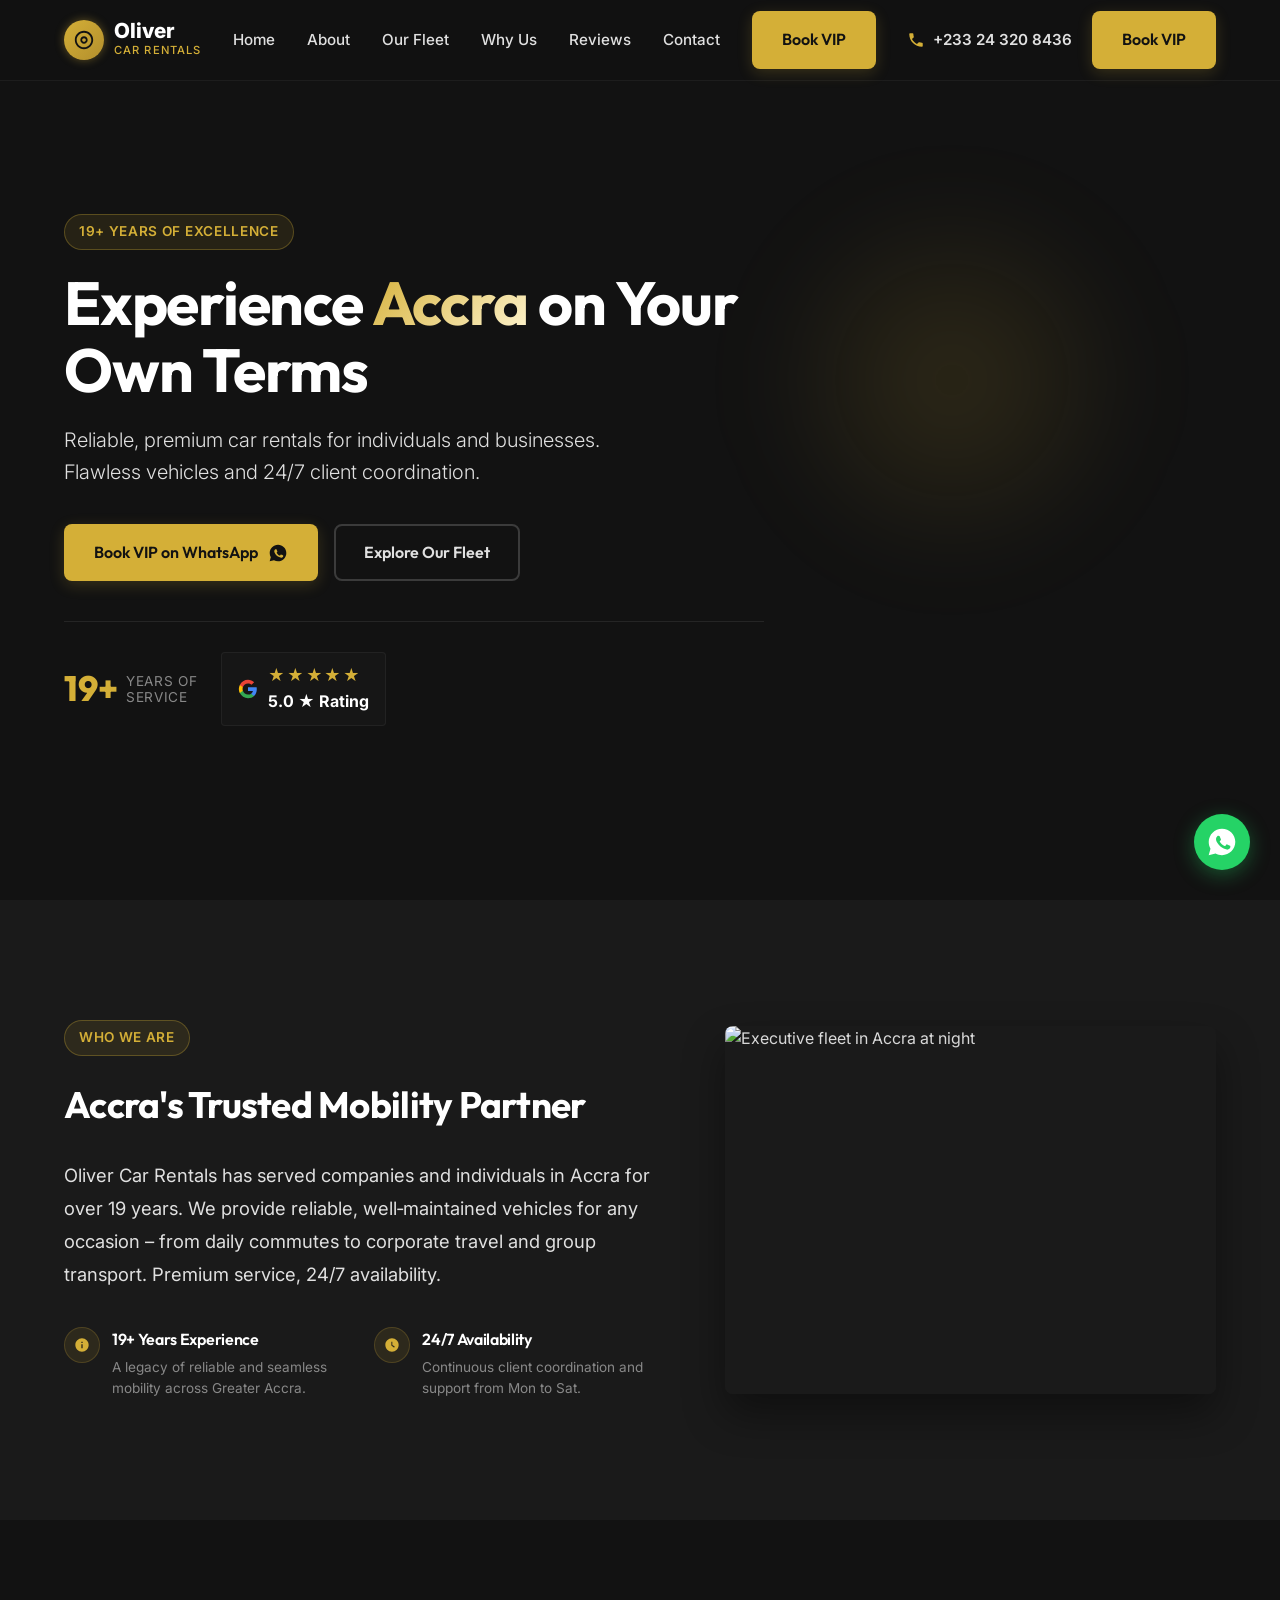
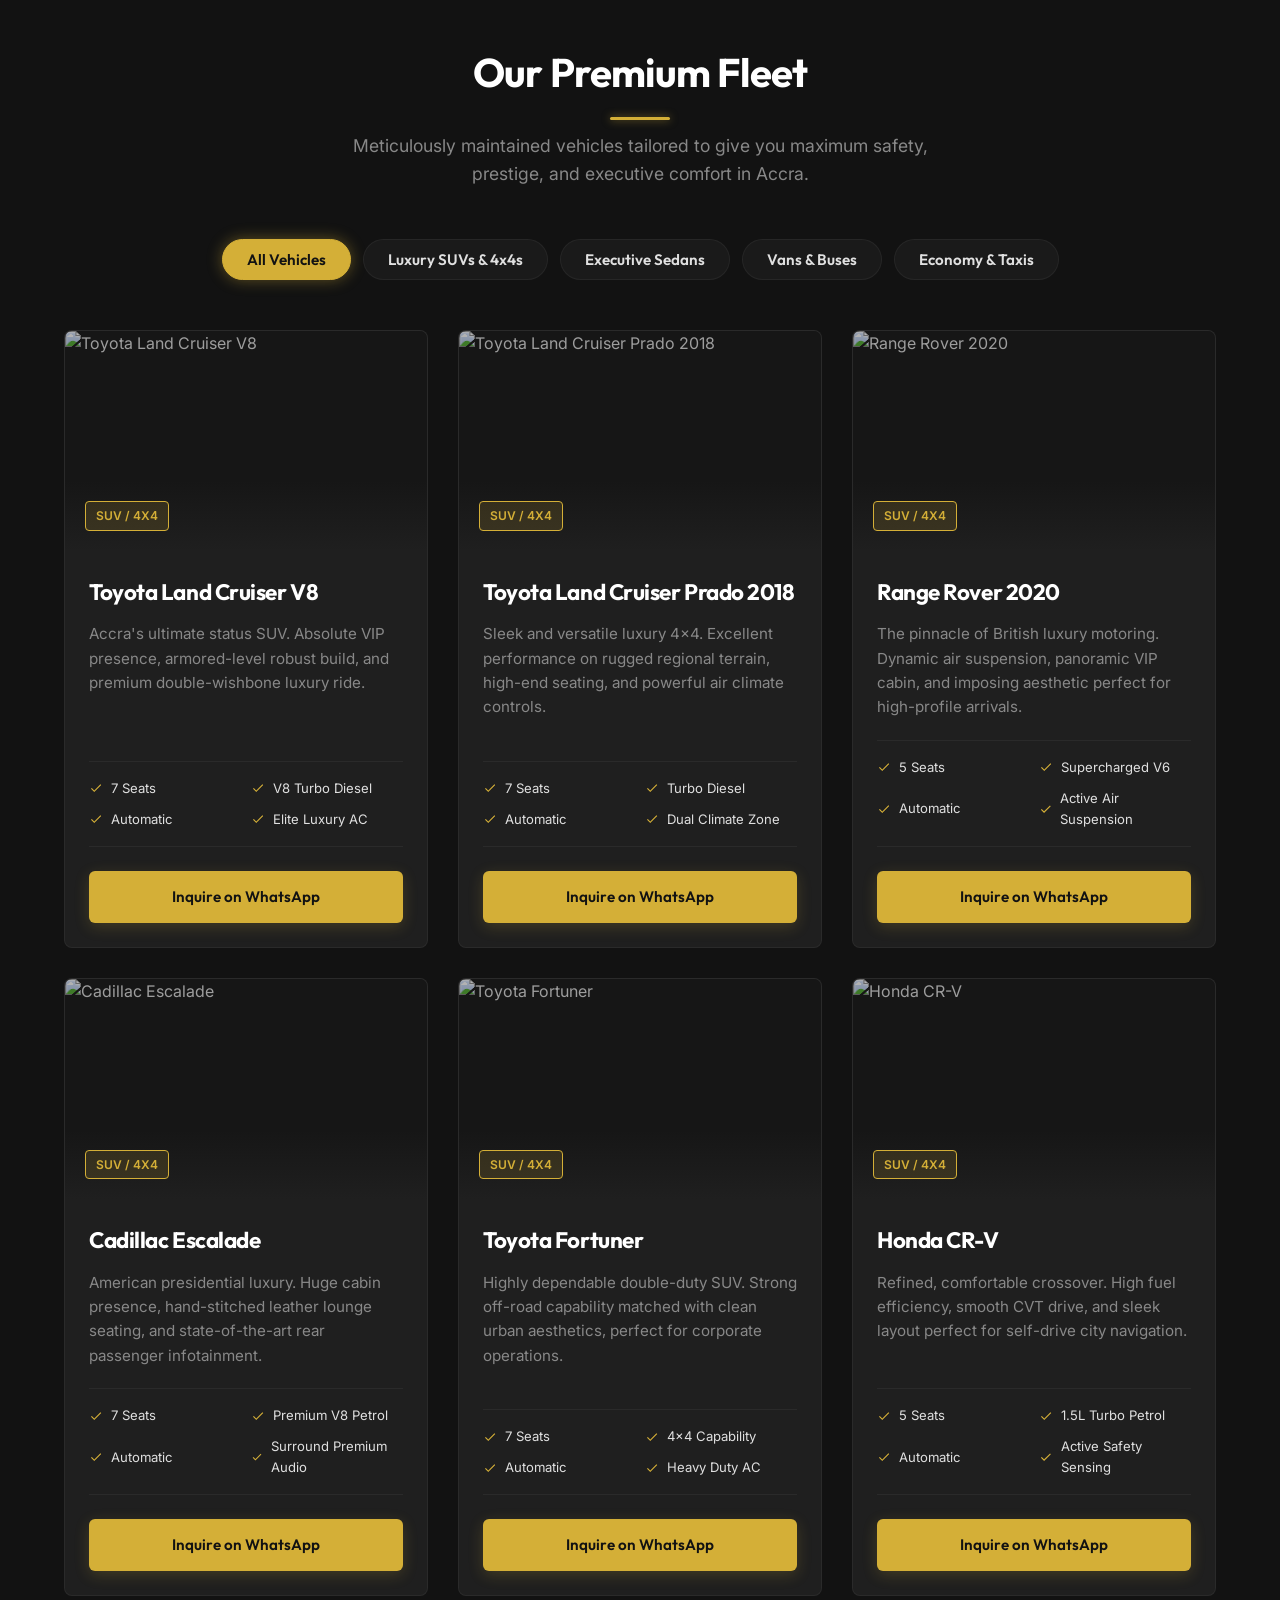
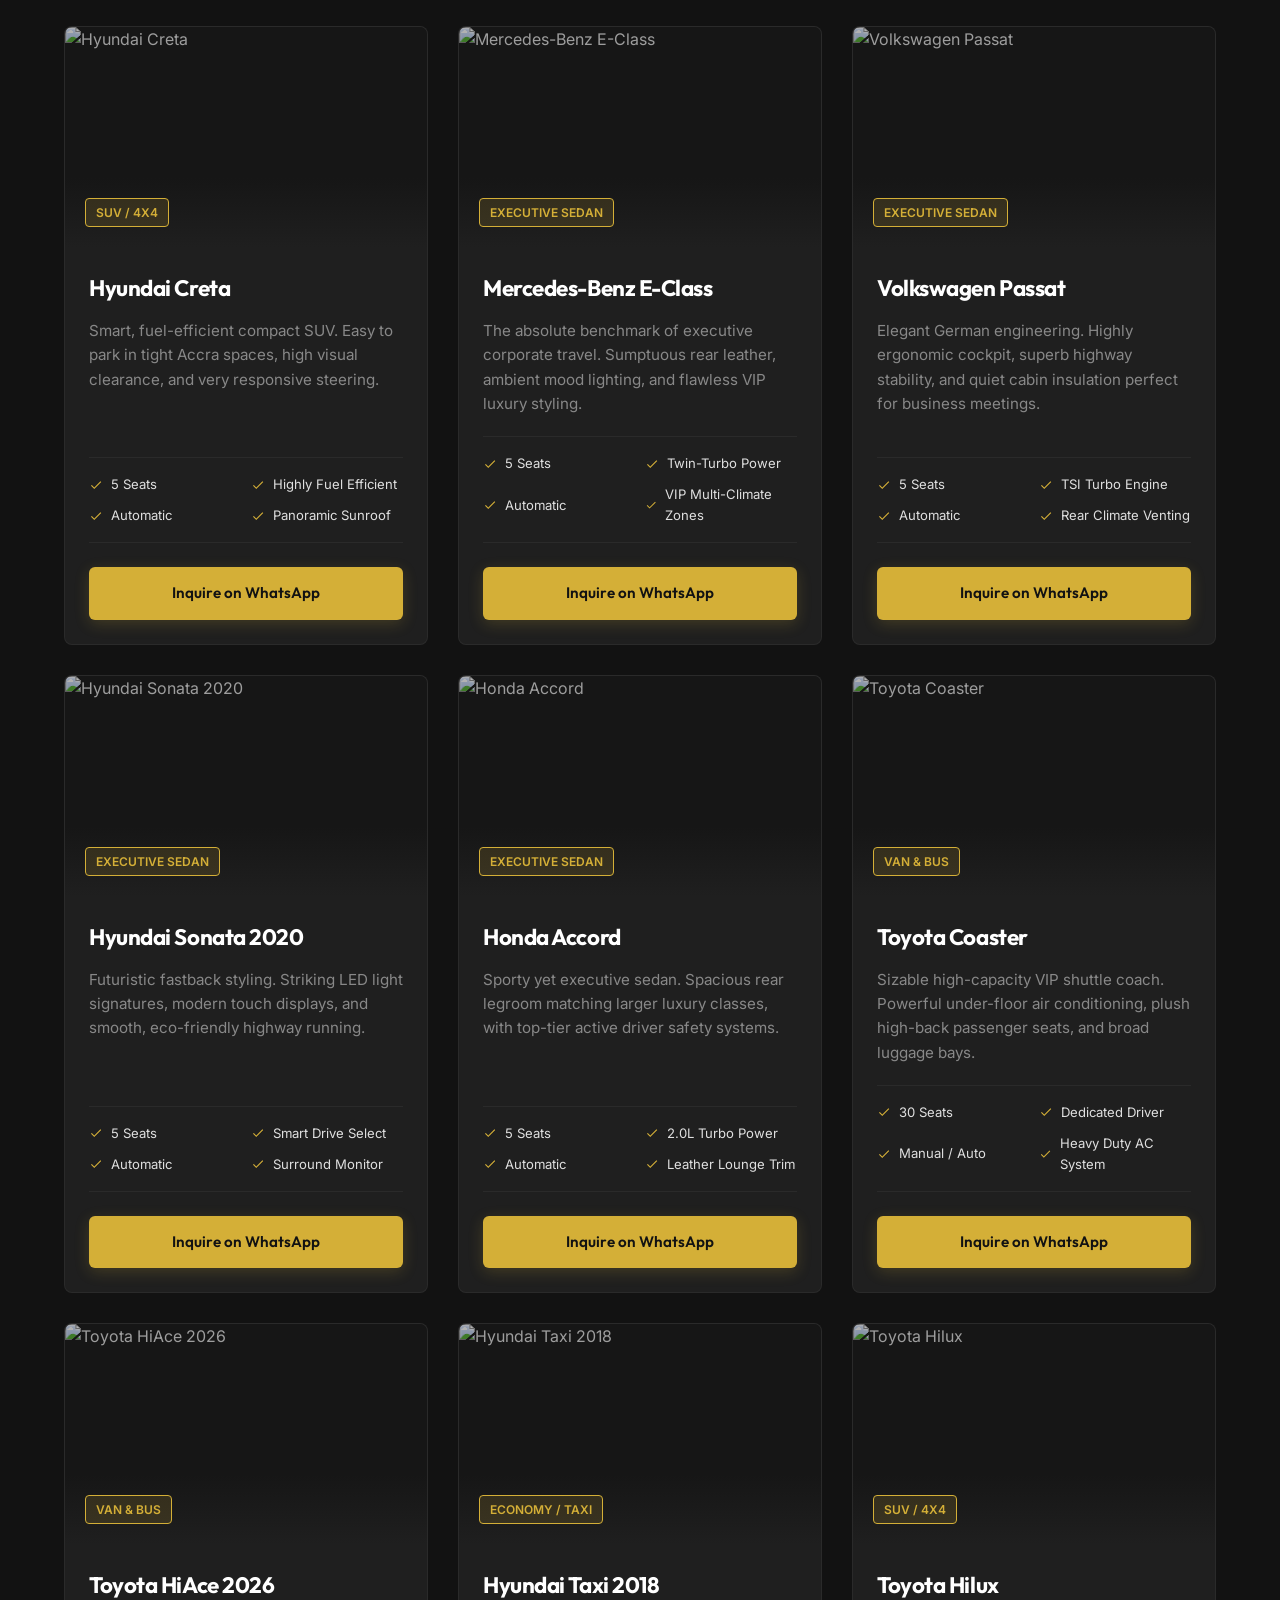
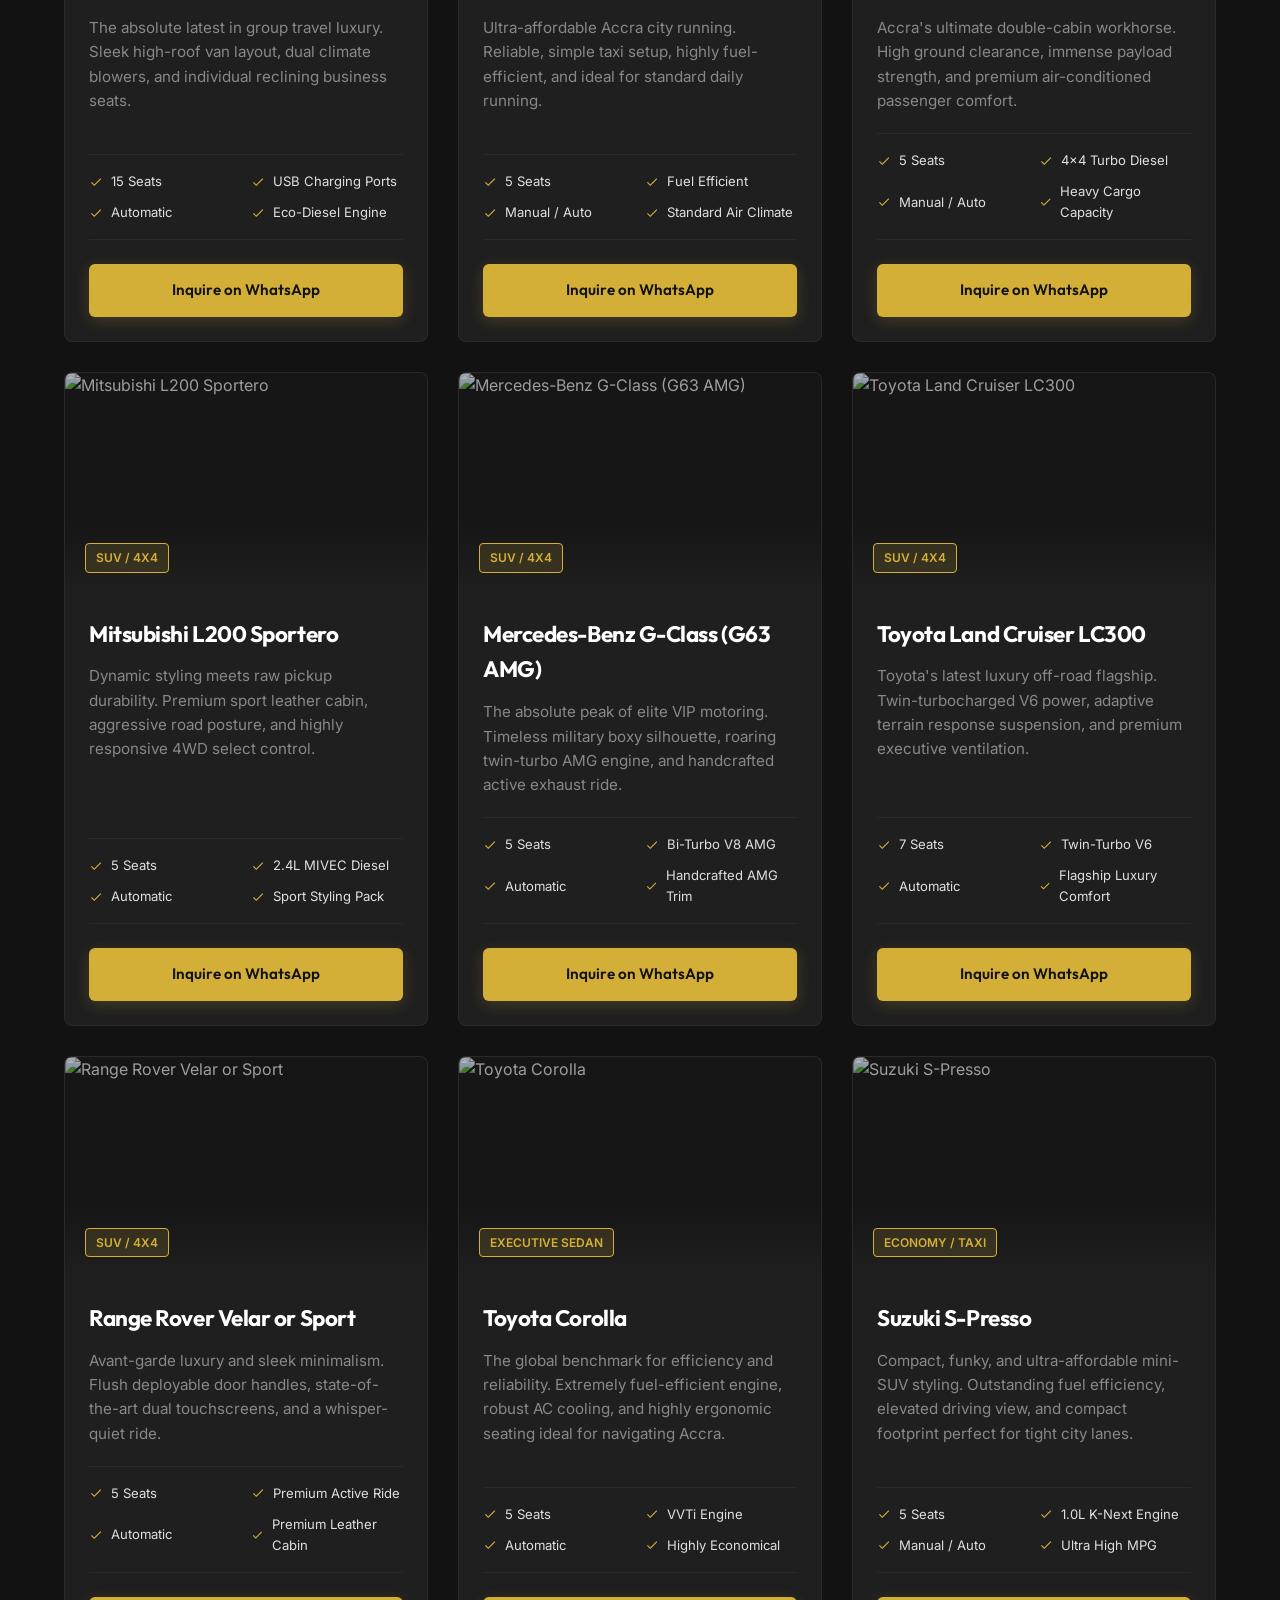
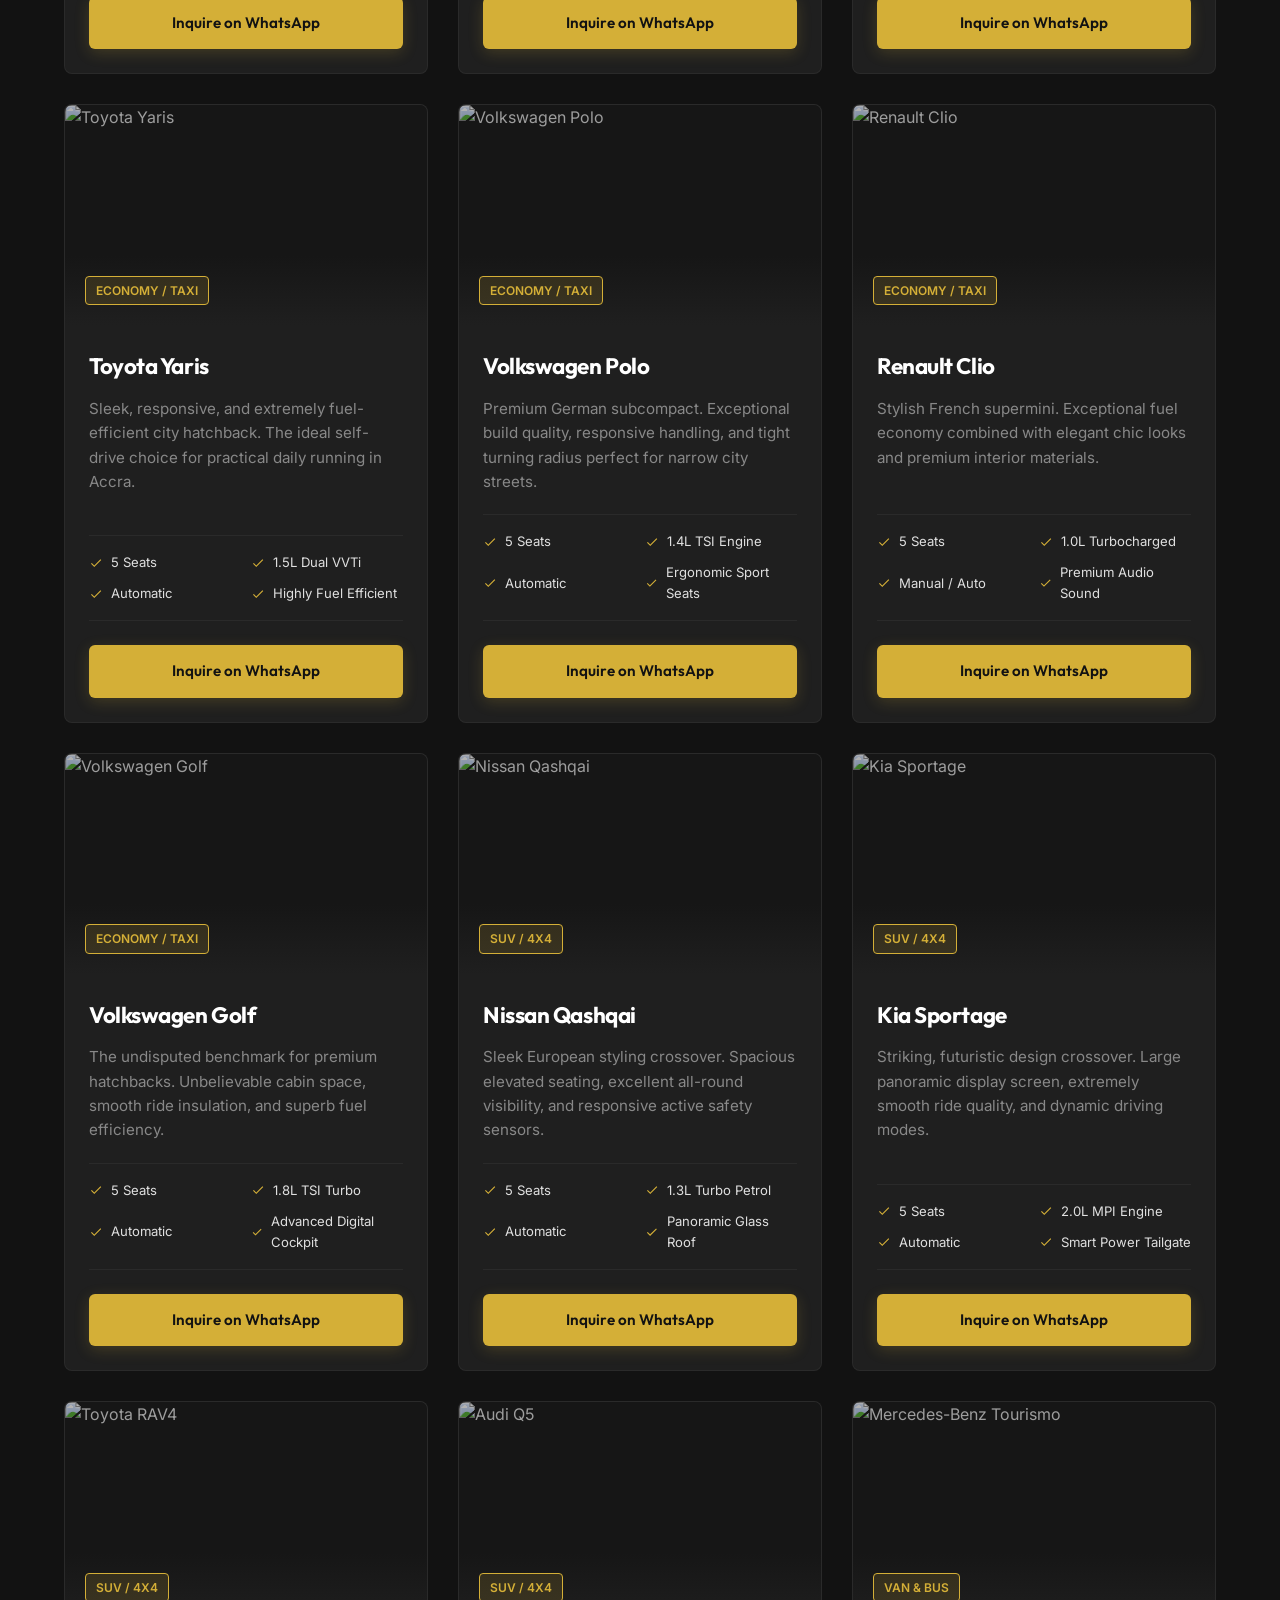
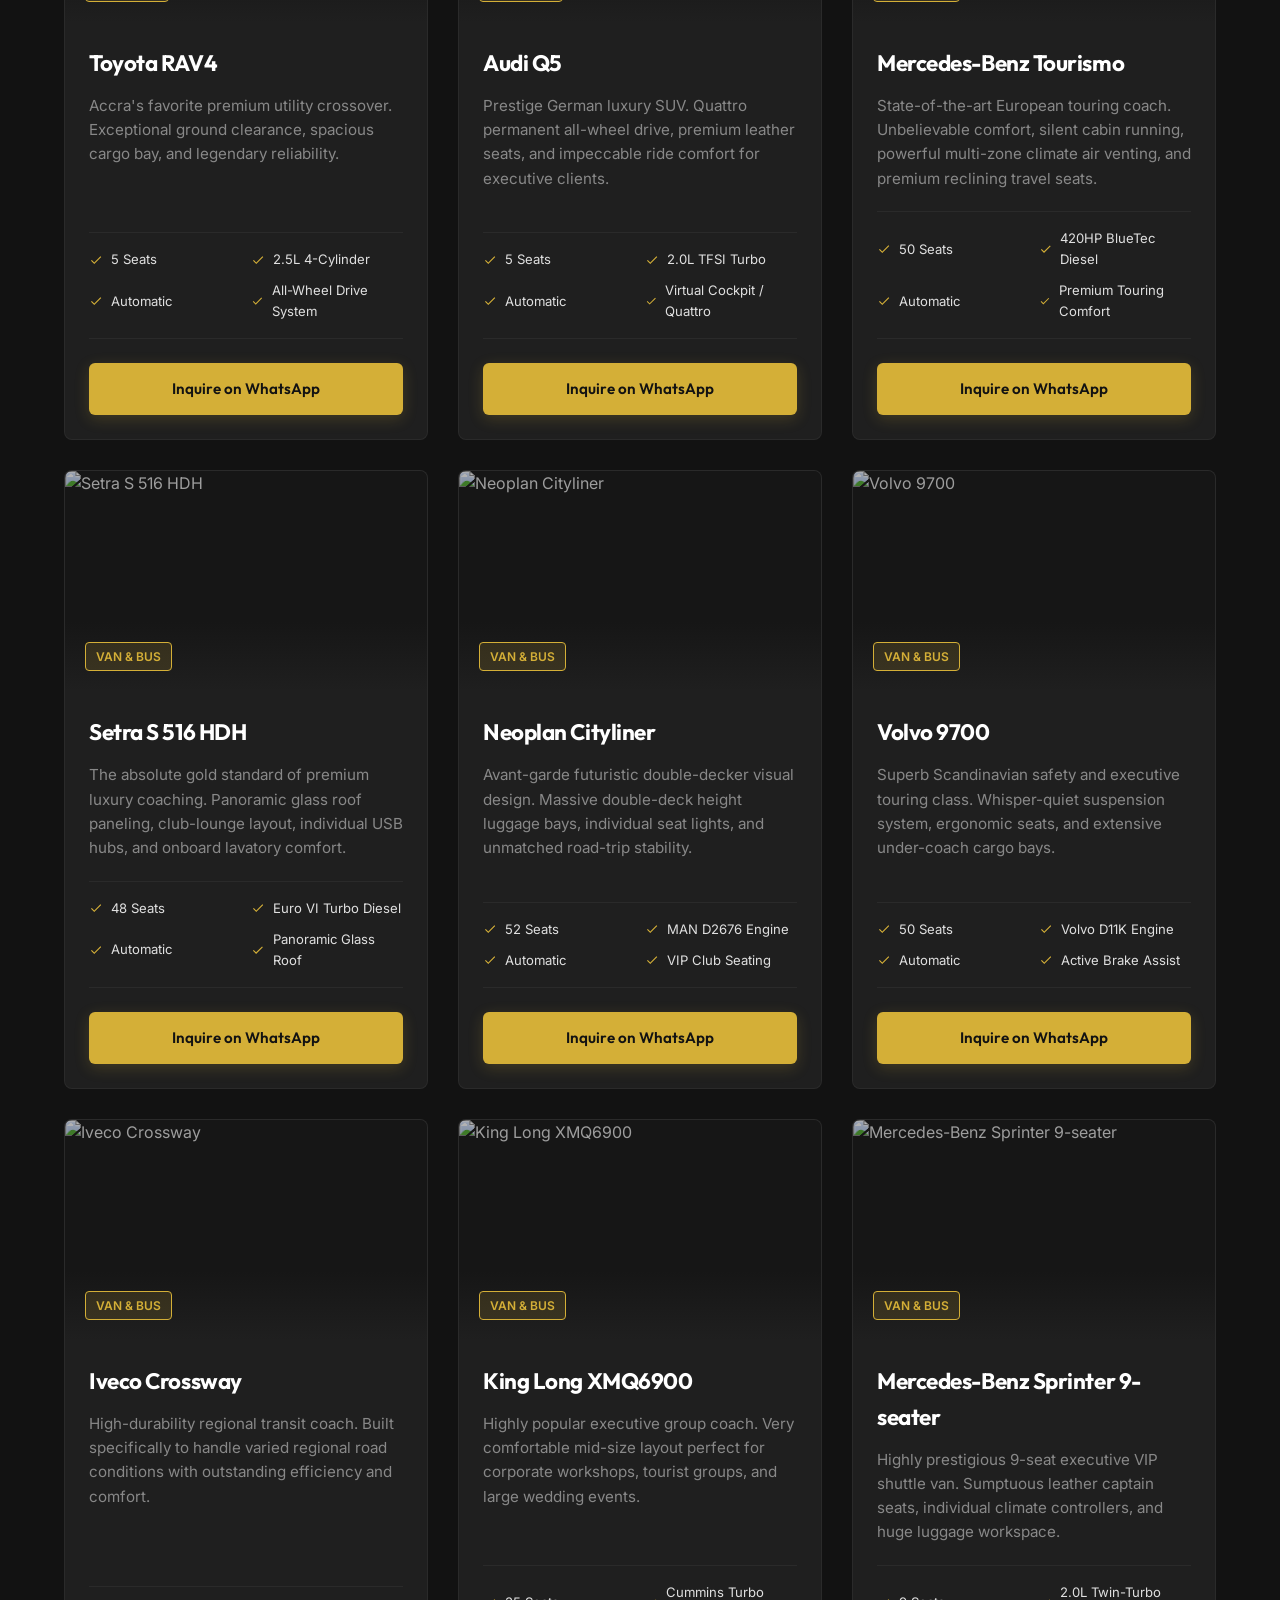
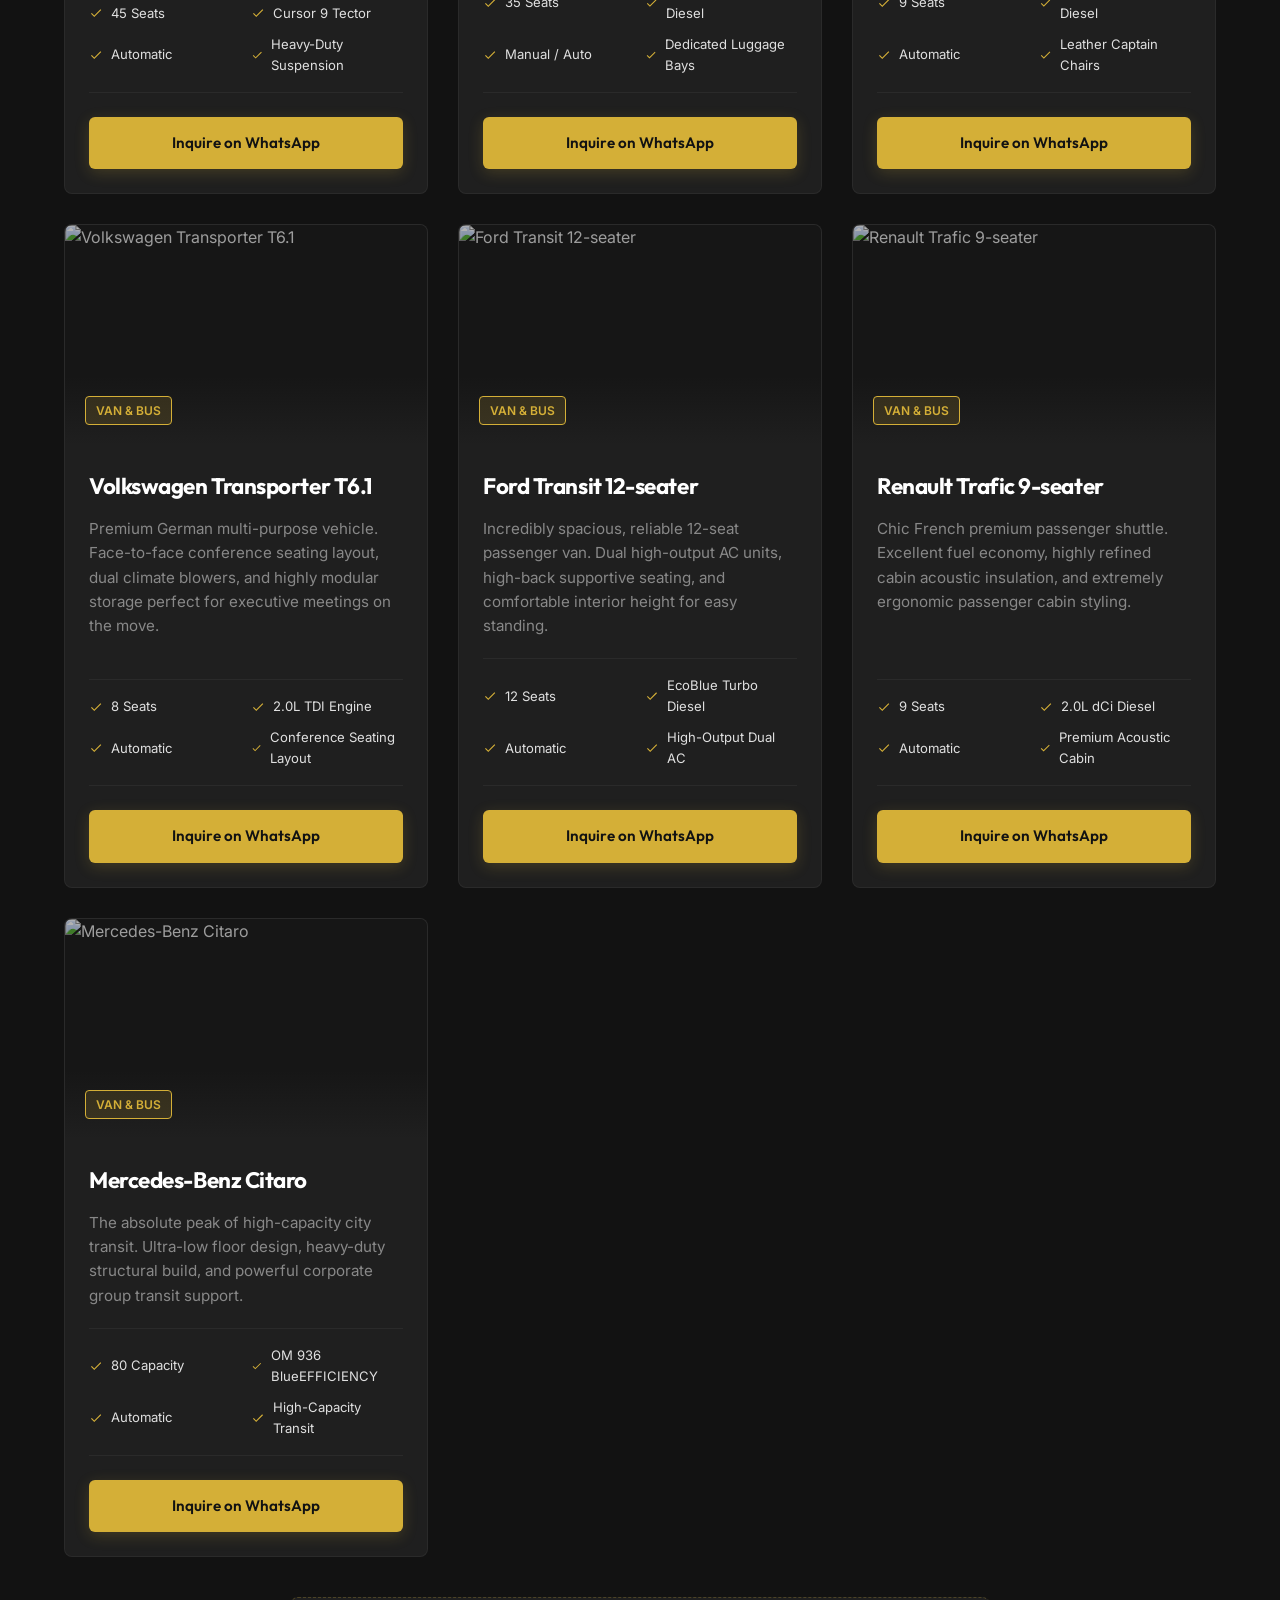
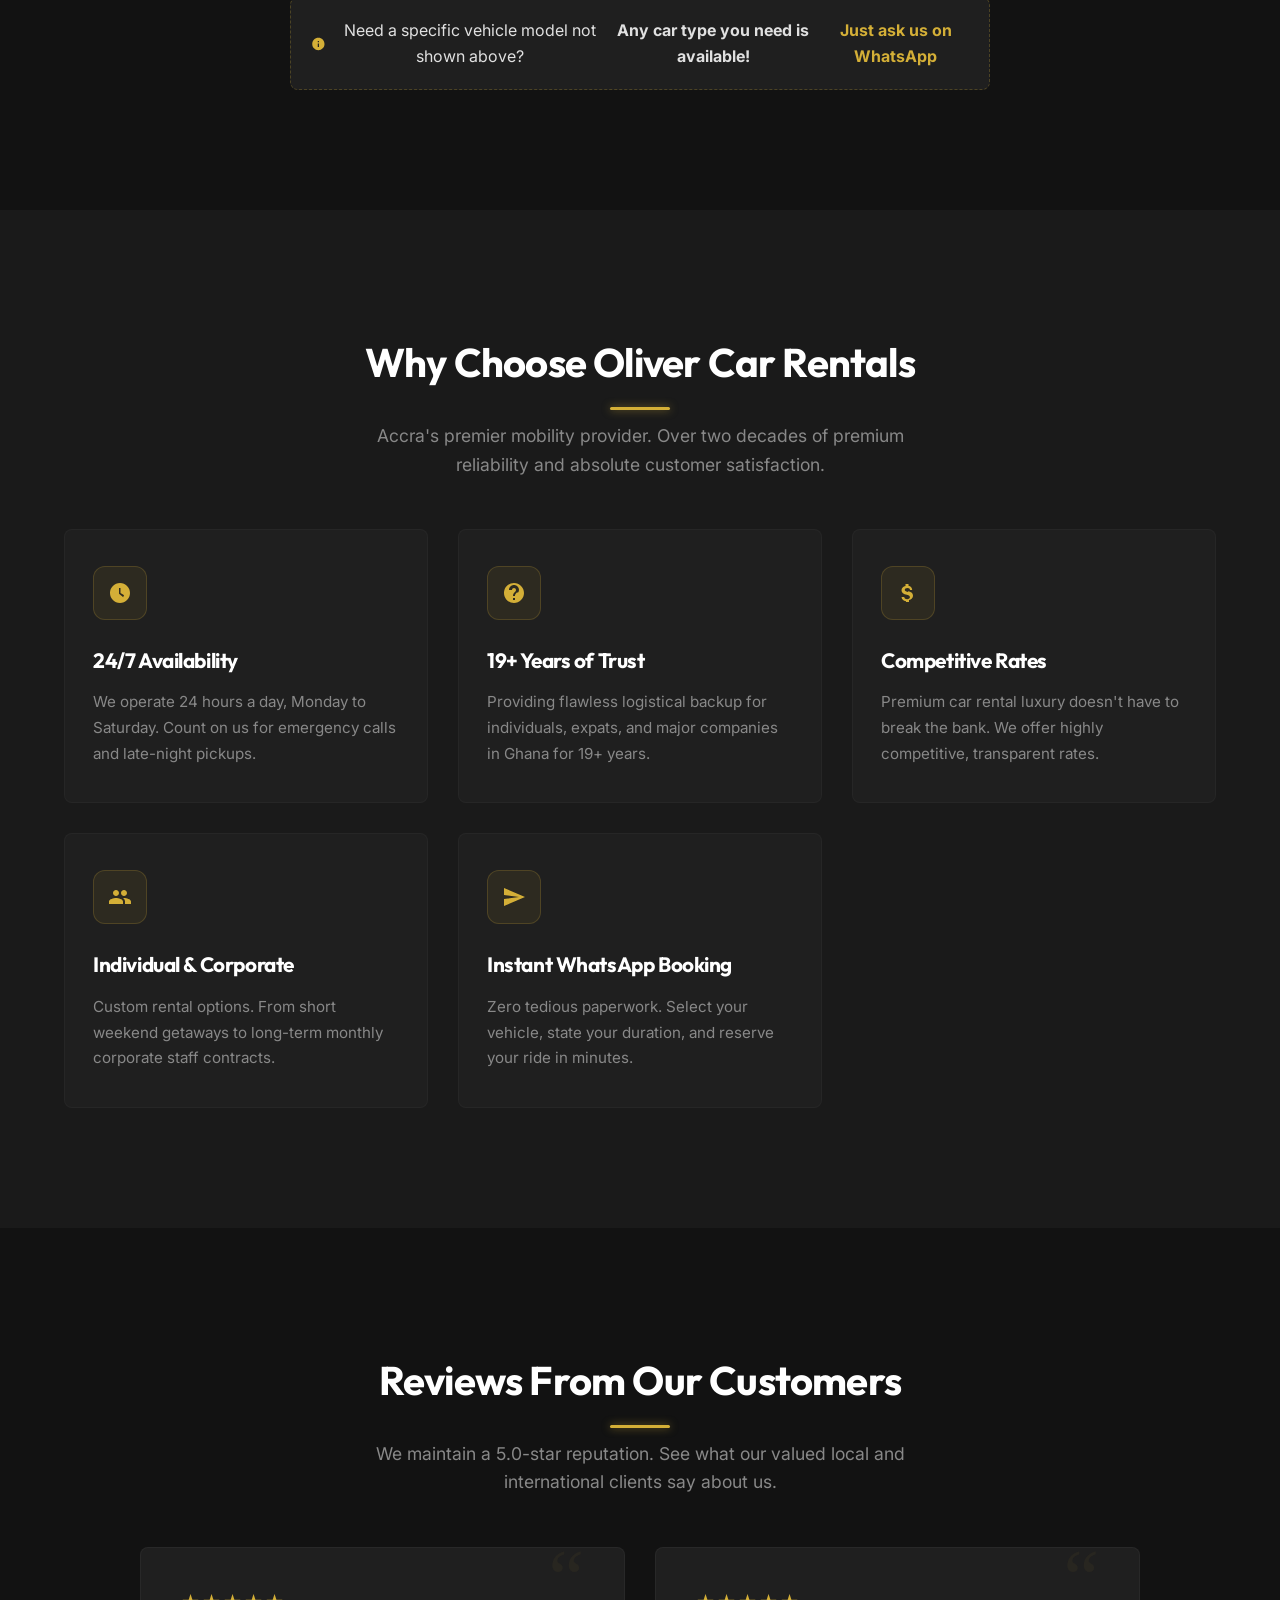
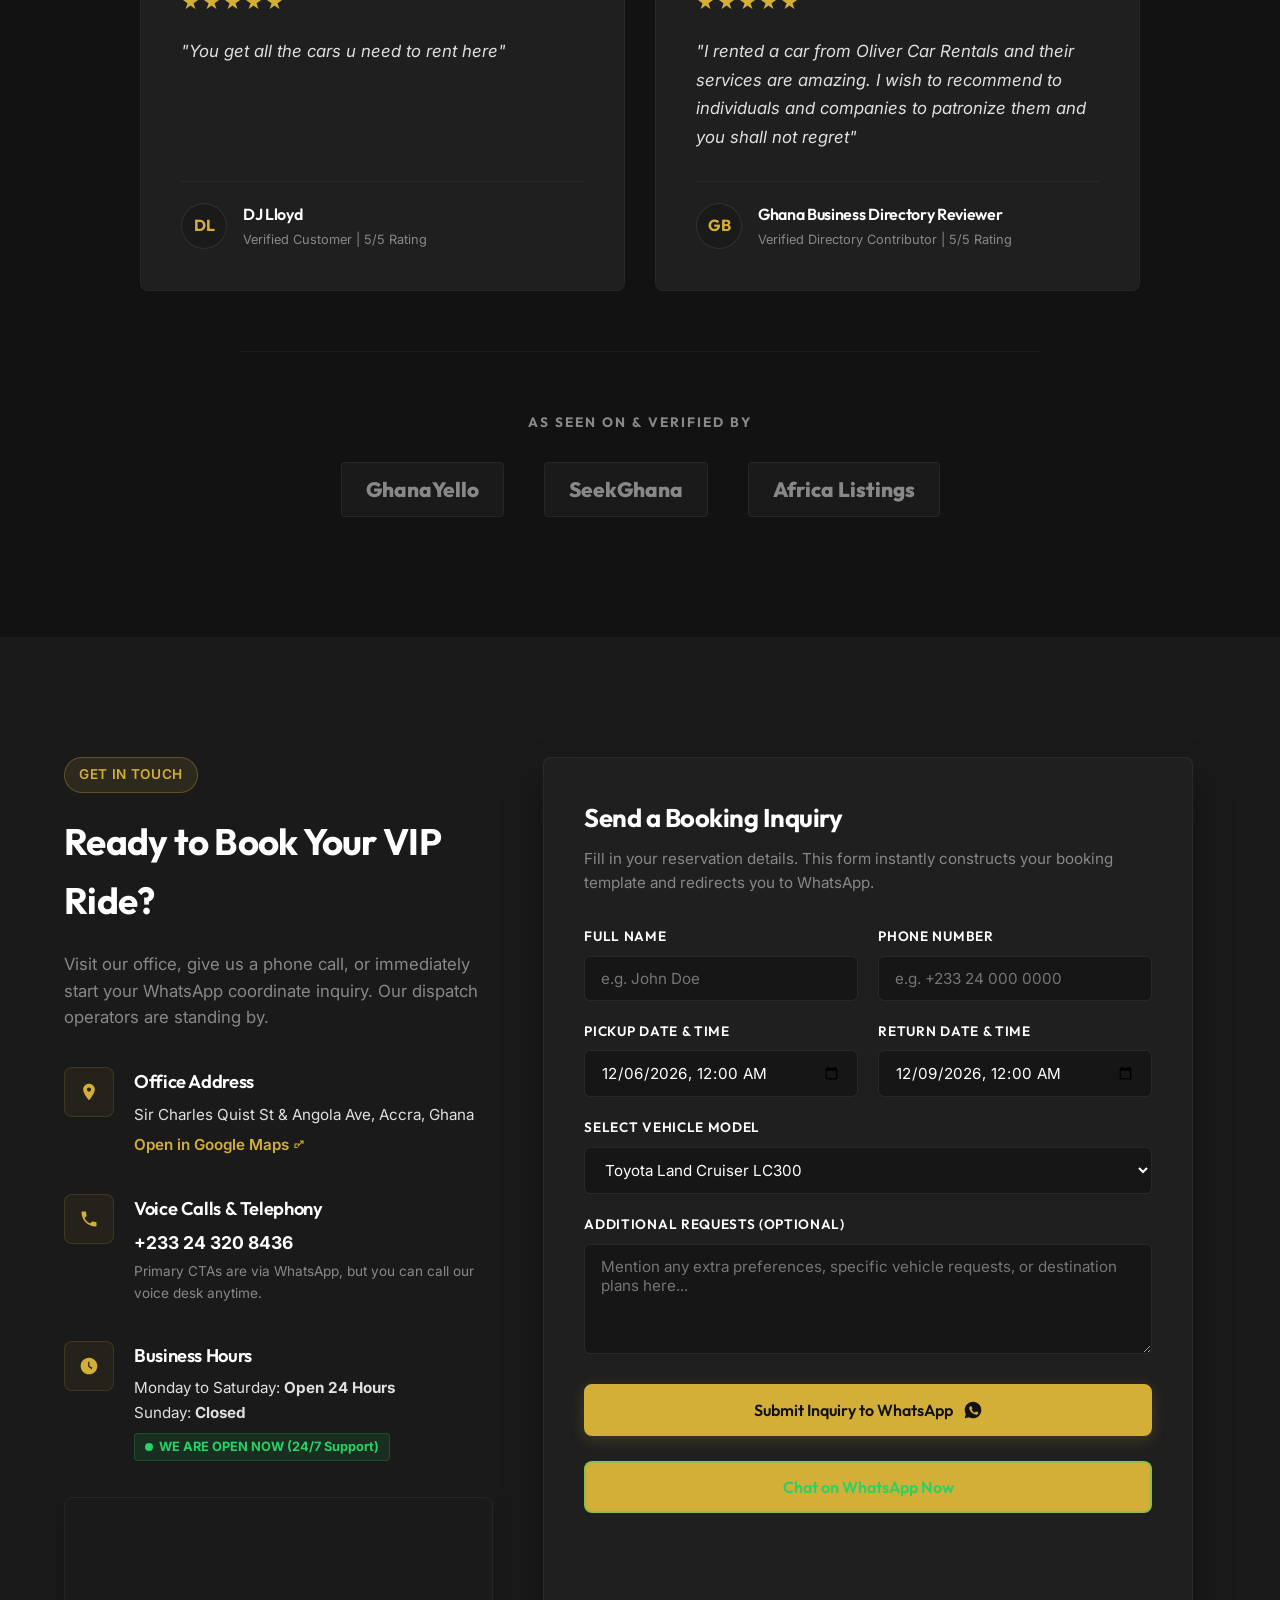
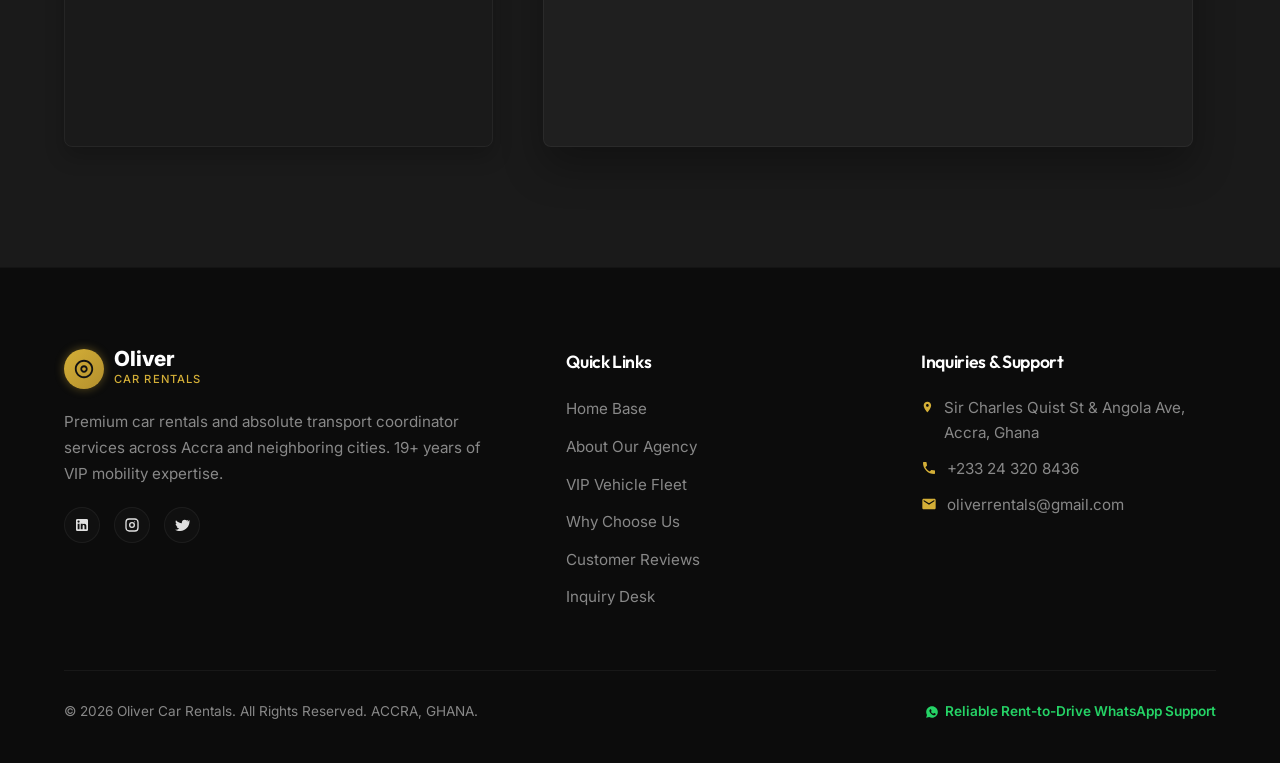
==== commit f738796e: "fourth" ====
--- a/index.html
+++ b/index.html
@@ -2410,6 +2410,11 @@
                   <option value="Volvo 9700">Volvo 9700</option>
                   <option value="Iveco Crossway">Iveco Crossway</option>
                   <option value="King Long XMQ6900">King Long XMQ6900</option>
+                  <option value="Mercedes-Benz Sprinter 9-seater">Mercedes-Benz Sprinter 9-seater</option>
+                  <option value="Volkswagen Transporter T6.1">Volkswagen Transporter T6.1</option>
+                  <option value="Ford Transit 12-seater">Ford Transit 12-seater</option>
+                  <option value="Renault Trafic 9-seater">Renault Trafic 9-seater</option>
+                  <option value="Mercedes-Benz Citaro">Mercedes-Benz Citaro</option>
                 </optgroup>
                 <optgroup label="Economy & Taxis">
                   <option value="Hyundai Taxi 2018">Hyundai Taxi 2018</option>
@@ -2974,6 +2979,61 @@
         transmission: "Manual / Auto",
         feature: "Dedicated Luggage Bays",
         image: "https://i.pinimg.com/736x/ba/b7/73/bab773fdb3c56dd1b9f5807c5c4515ed.jpg"
+      },
+      {
+        id: "mb_sprinter",
+        name: "Mercedes-Benz Sprinter 9-seater",
+        category: "bus",
+        desc: "Highly prestigious 9-seat executive VIP shuttle van. Sumptuous leather captain seats, individual climate controllers, and huge luggage workspace.",
+        seats: "9 Seats",
+        engine: "2.0L Twin-Turbo Diesel",
+        transmission: "Automatic",
+        feature: "Leather Captain Chairs",
+        image: "https://i.pinimg.com/1200x/c7/dc/9b/c7dc9b762fda065a2524aeeac2a6c07c.jpg"
+      },
+      {
+        id: "vw_transporter",
+        name: "Volkswagen Transporter T6.1",
+        category: "bus",
+        desc: "Premium German multi-purpose vehicle. Face-to-face conference seating layout, dual climate blowers, and highly modular storage perfect for executive meetings on the move.",
+        seats: "8 Seats",
+        engine: "2.0L TDI Engine",
+        transmission: "Automatic",
+        feature: "Conference Seating Layout",
+        image: "https://i.pinimg.com/236x/53/df/e5/53dfe589238c8fa6717b7314416877ef.jpg"
+      },
+      {
+        id: "ford_transit",
+        name: "Ford Transit 12-seater",
+        category: "bus",
+        desc: "Incredibly spacious, reliable 12-seat passenger van. Dual high-output AC units, high-back supportive seating, and comfortable interior height for easy standing.",
+        seats: "12 Seats",
+        engine: "EcoBlue Turbo Diesel",
+        transmission: "Automatic",
+        feature: "High-Output Dual AC",
+        image: "https://i.pinimg.com/736x/38/6a/b6/386ab67e6ba99f2e97ae65c275a17233.jpg"
+      },
+      {
+        id: "renault_trafic",
+        name: "Renault Trafic 9-seater",
+        category: "bus",
+        desc: "Chic French premium passenger shuttle. Excellent fuel economy, highly refined cabin acoustic insulation, and extremely ergonomic passenger cabin styling.",
+        seats: "9 Seats",
+        engine: "2.0L dCi Diesel",
+        transmission: "Automatic",
+        feature: "Premium Acoustic Cabin",
+        image: "https://i.pinimg.com/1200x/58/1e/9d/581e9d93d0bb7313928a1149df6b0d7b.jpg"
+      },
+      {
+        id: "mb_citaro",
+        name: "Mercedes-Benz Citaro",
+        category: "bus",
+        desc: "The absolute peak of high-capacity city transit. Ultra-low floor design, heavy-duty structural build, and powerful corporate group transit support.",
+        seats: "80 Capacity",
+        engine: "OM 936 BlueEFFICIENCY",
+        transmission: "Automatic",
+        feature: "High-Capacity Transit",
+        image: "https://i.pinimg.com/1200x/0b/fb/fa/0bfbfa6db4c6e1fa88c2a6a6ba1c82ef.jpg"
       }
     ];
 
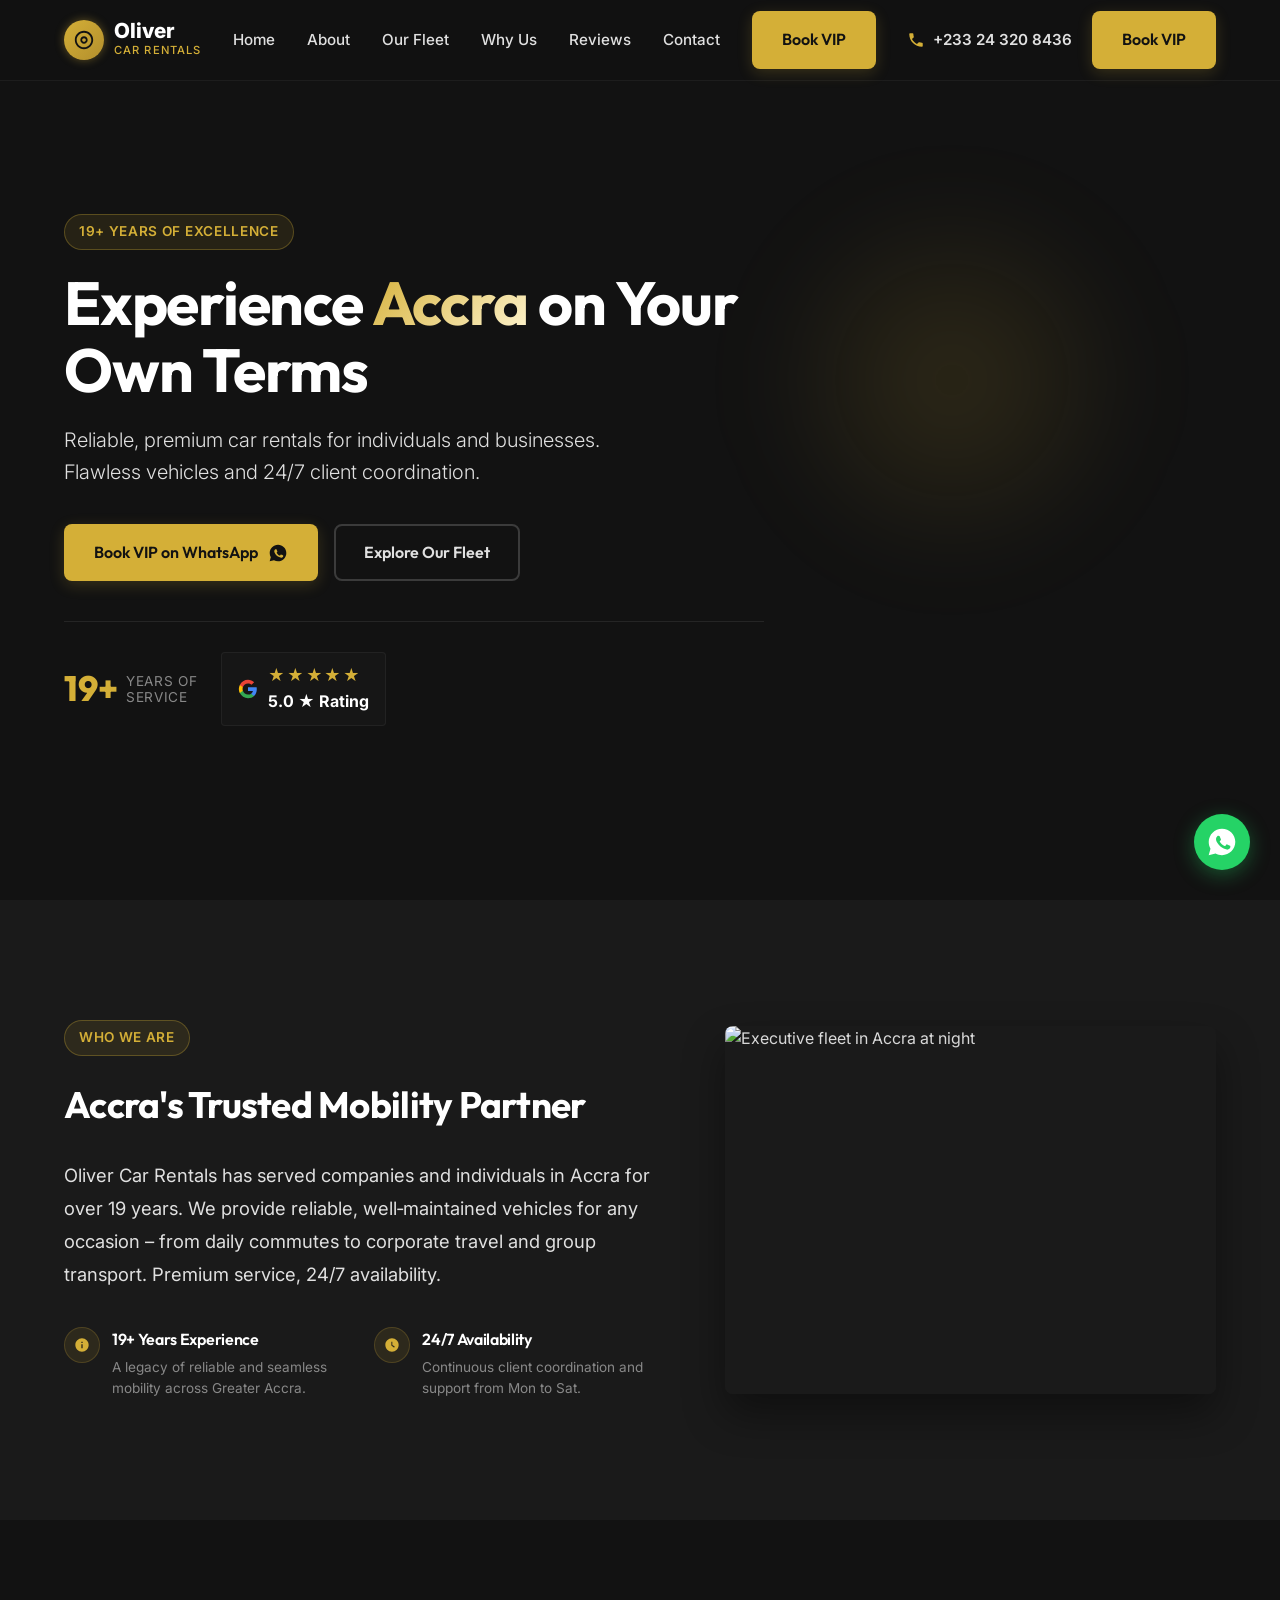
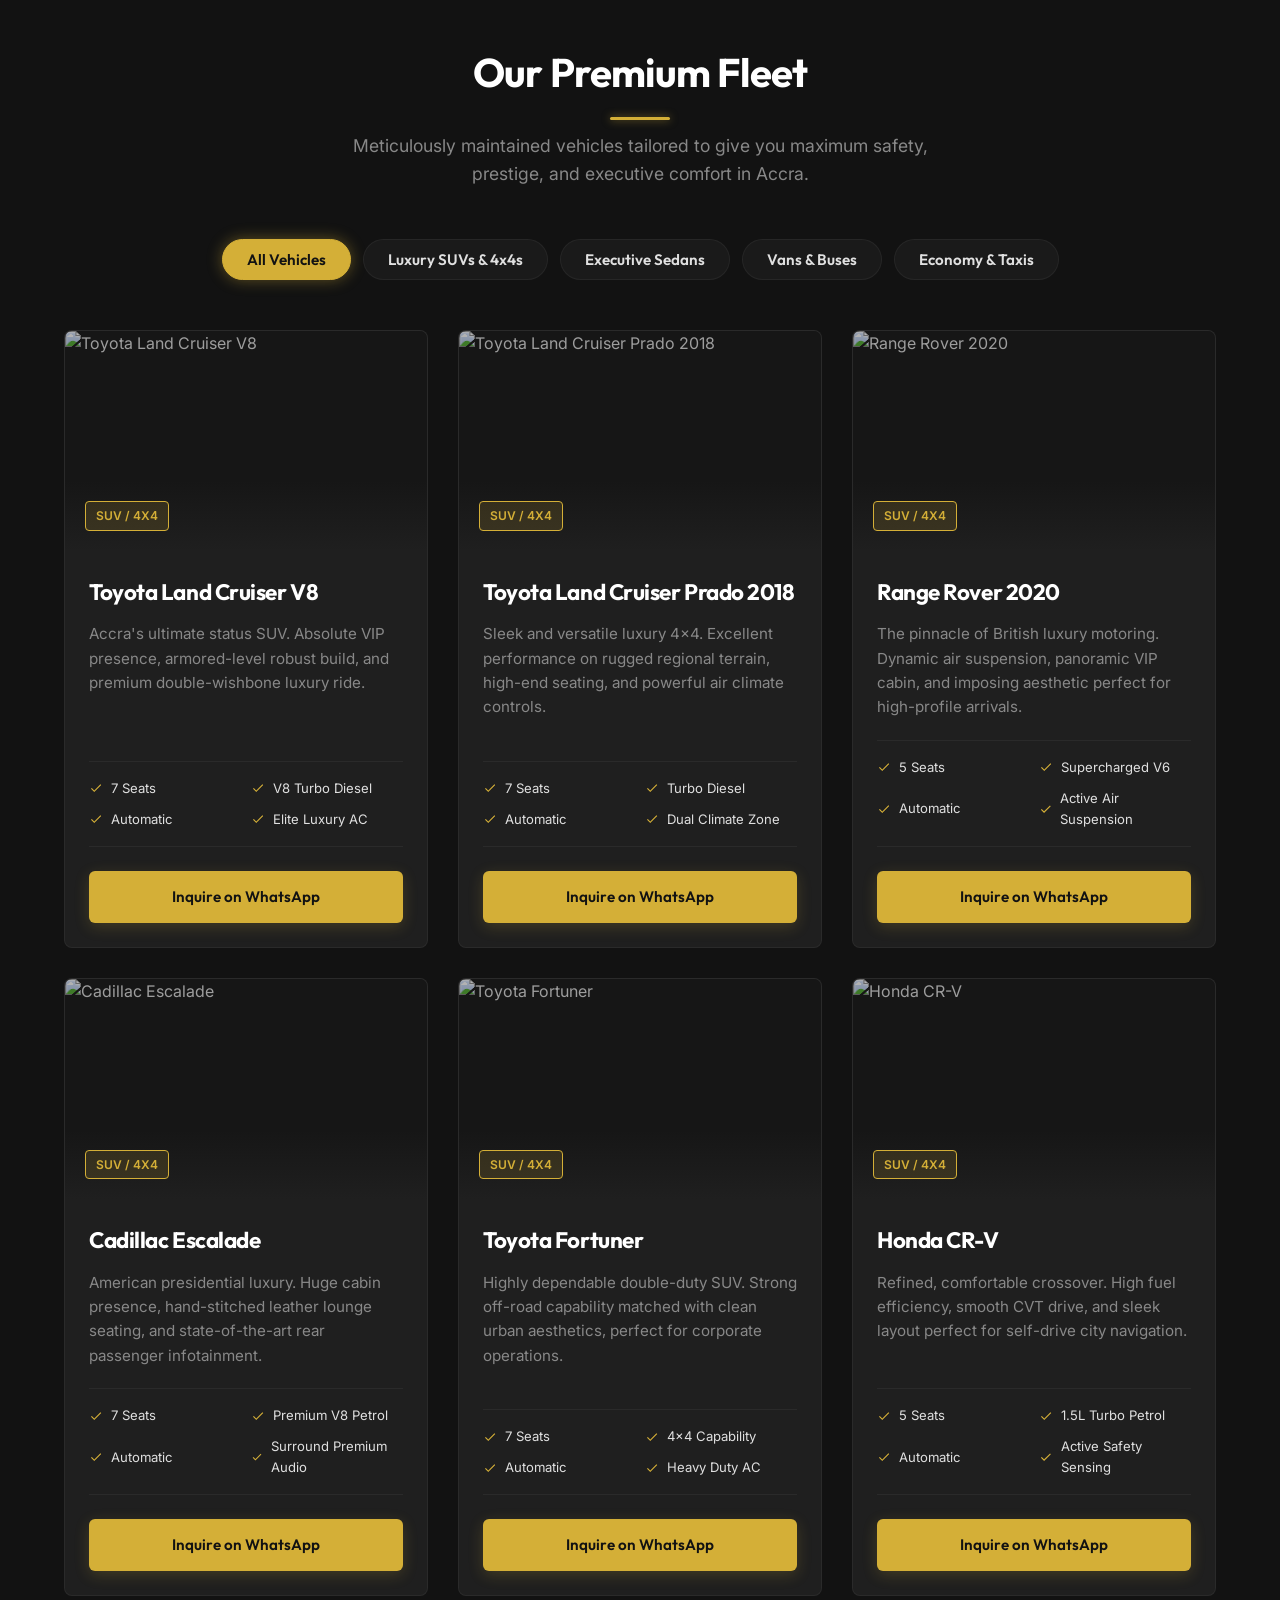
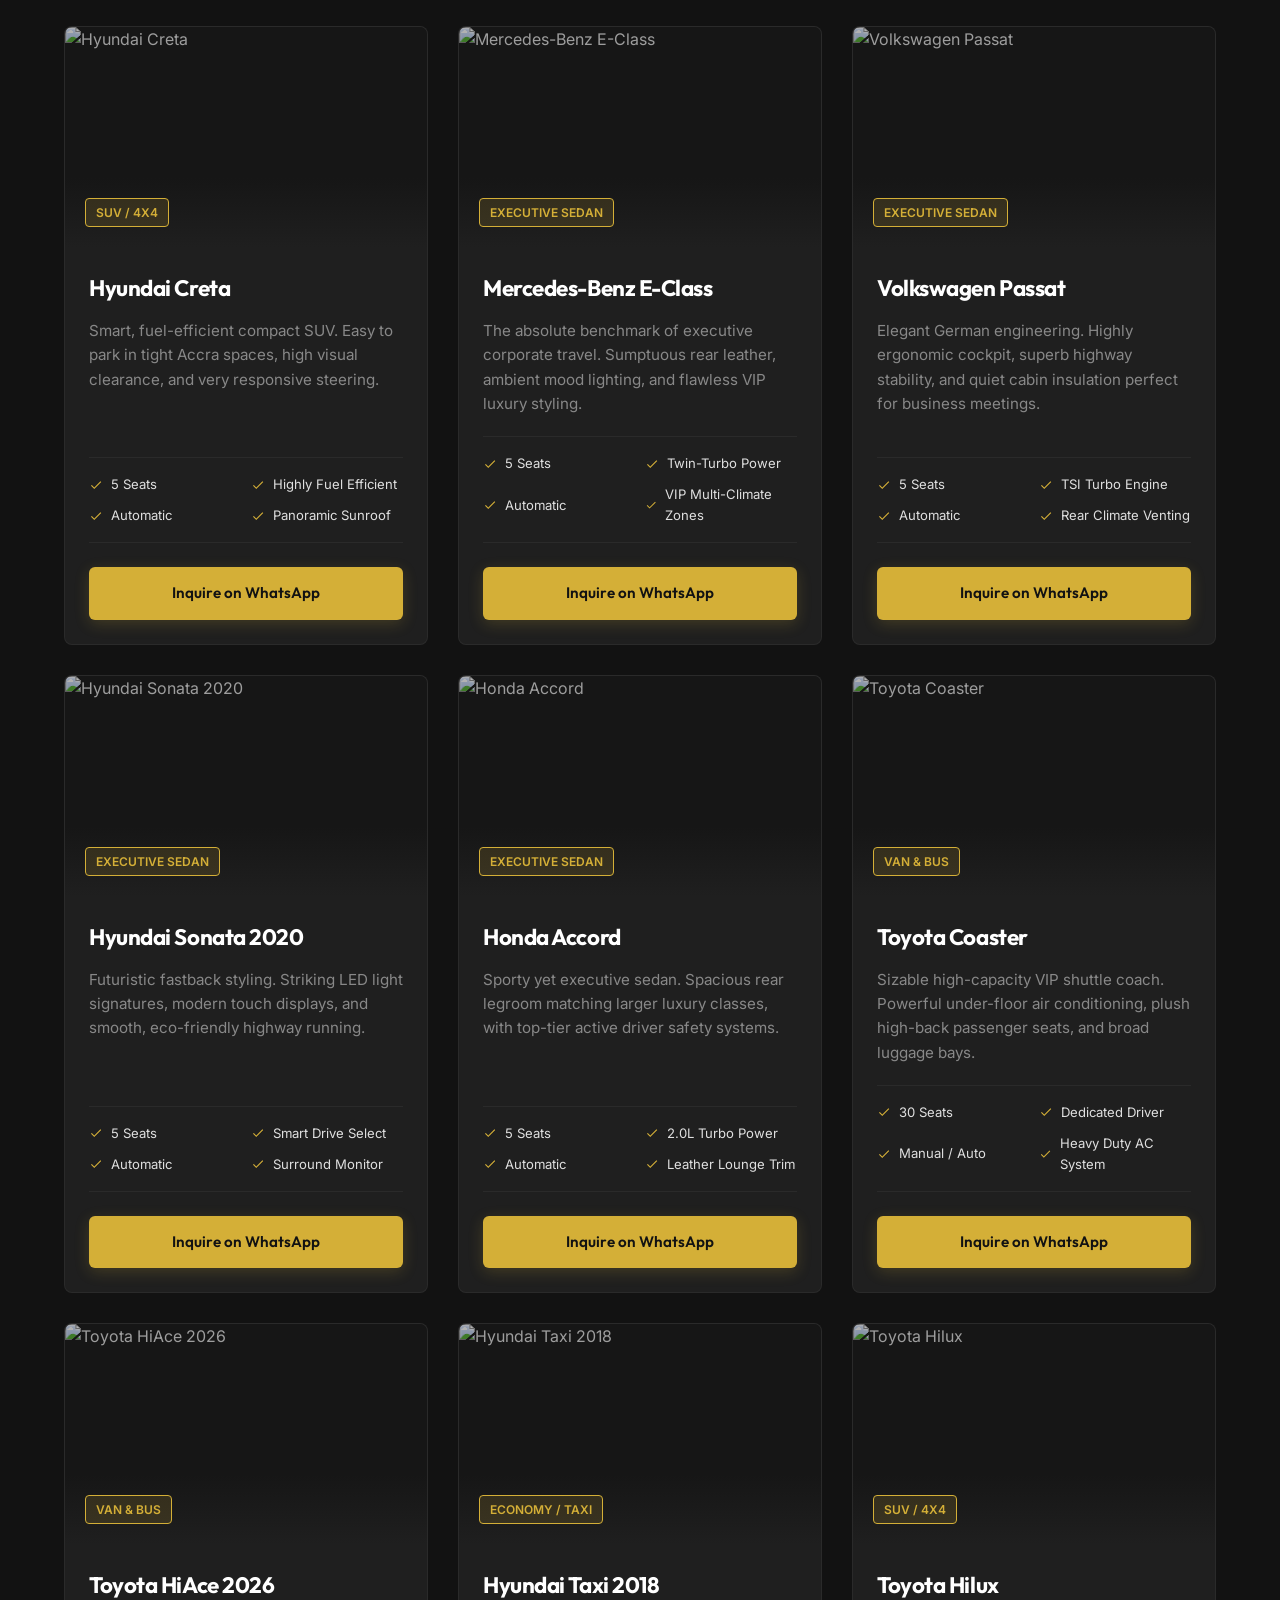
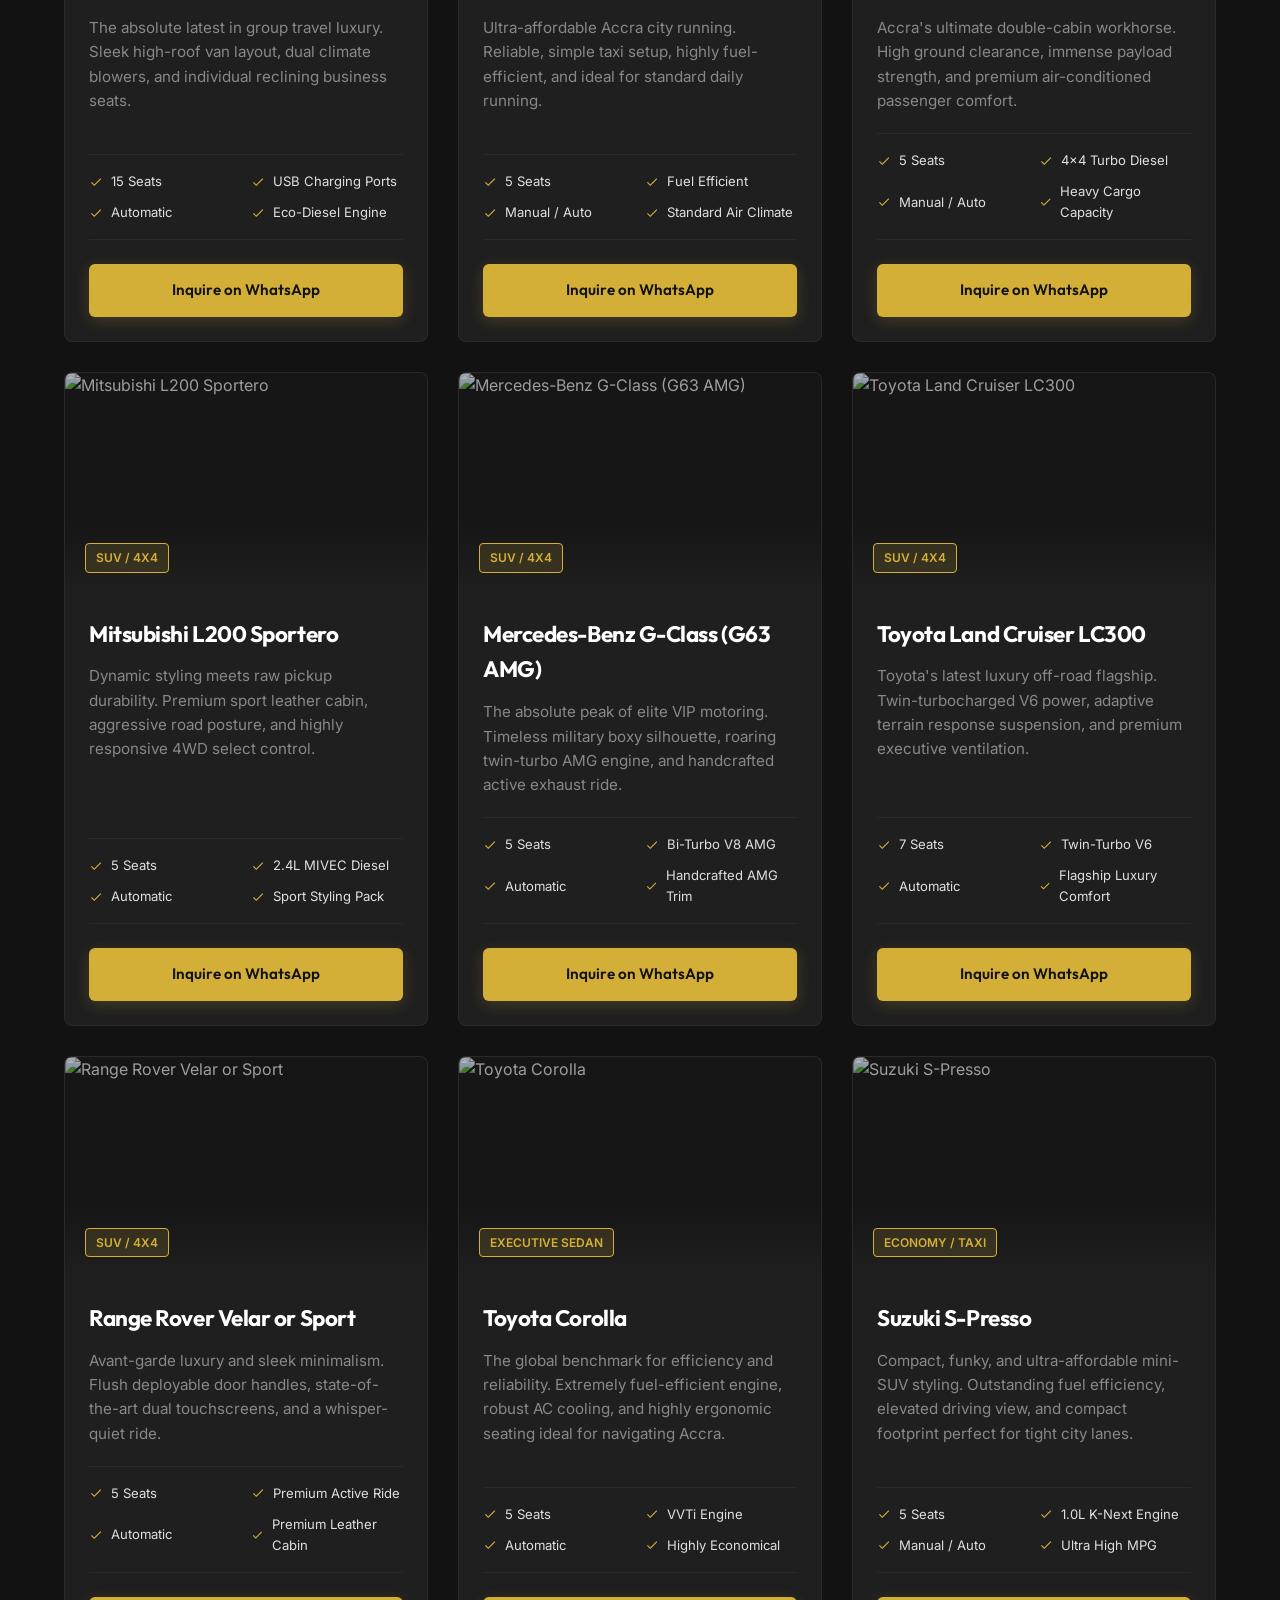
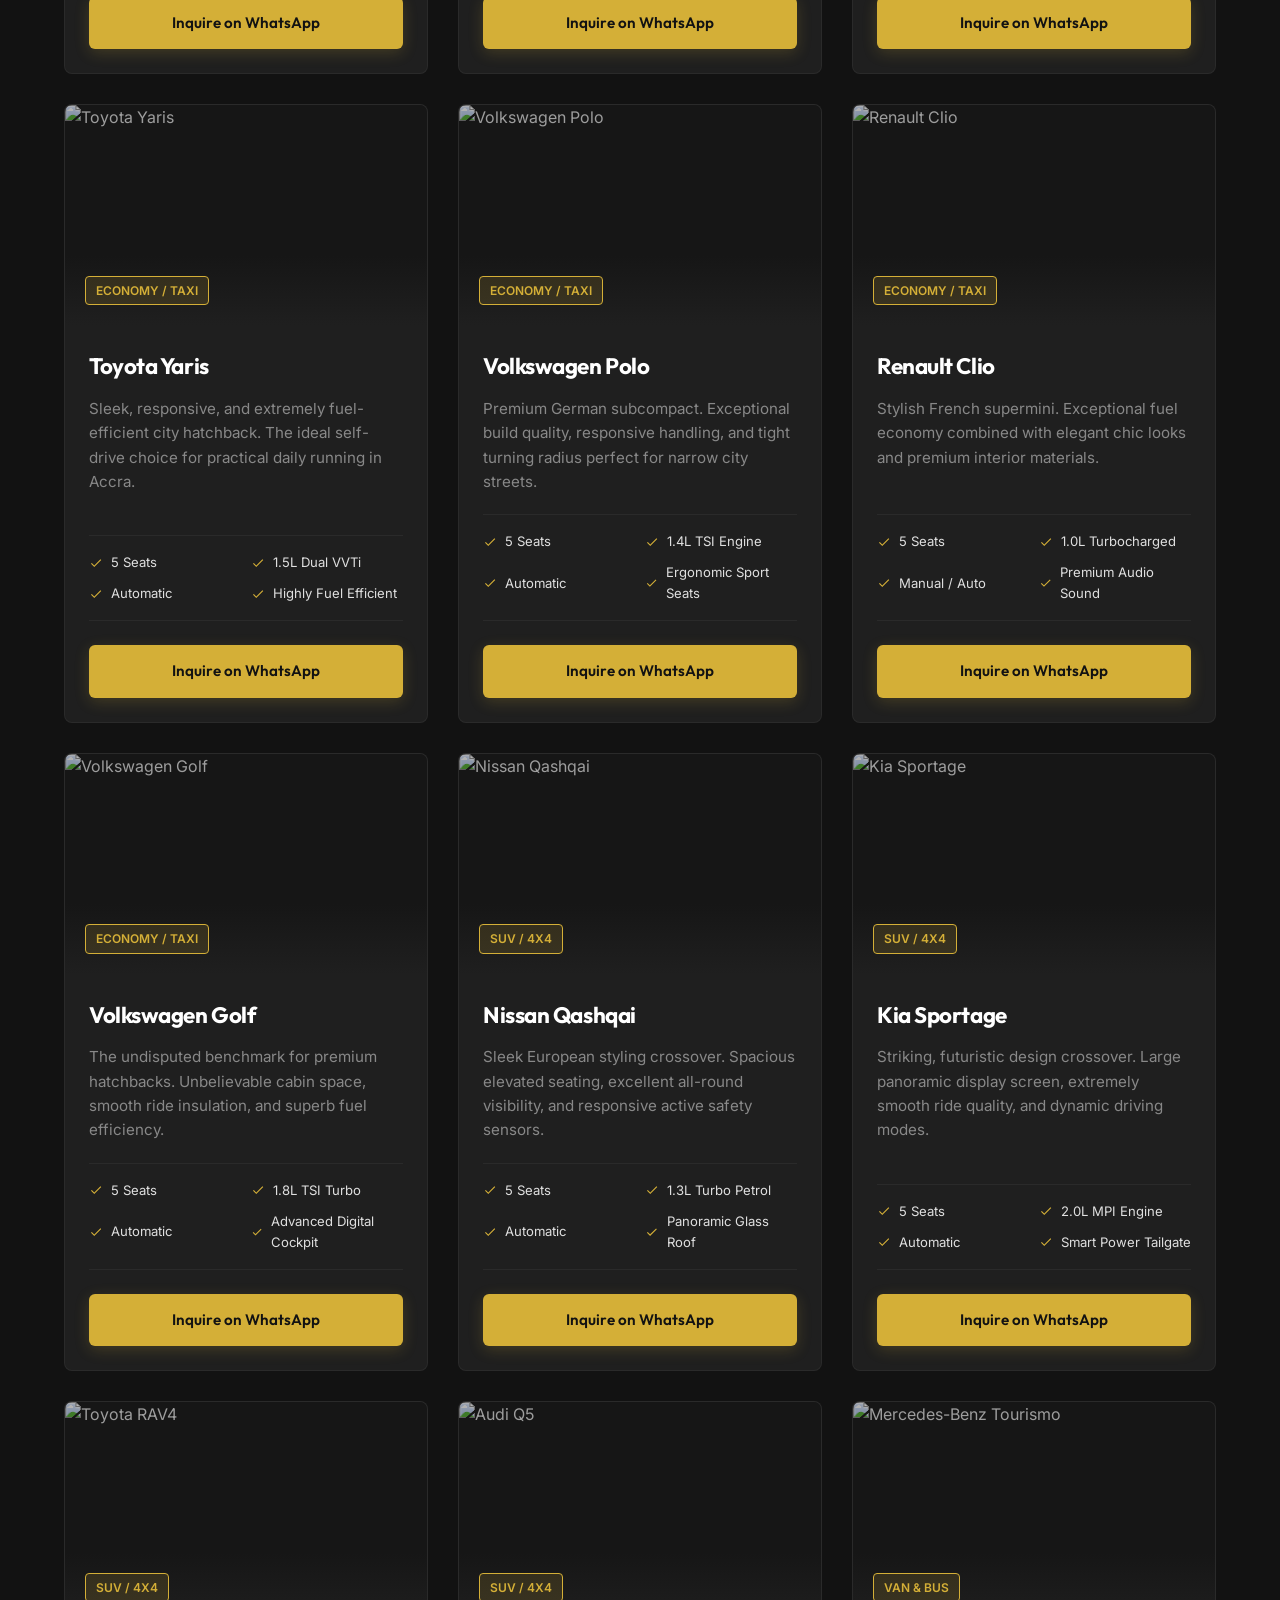
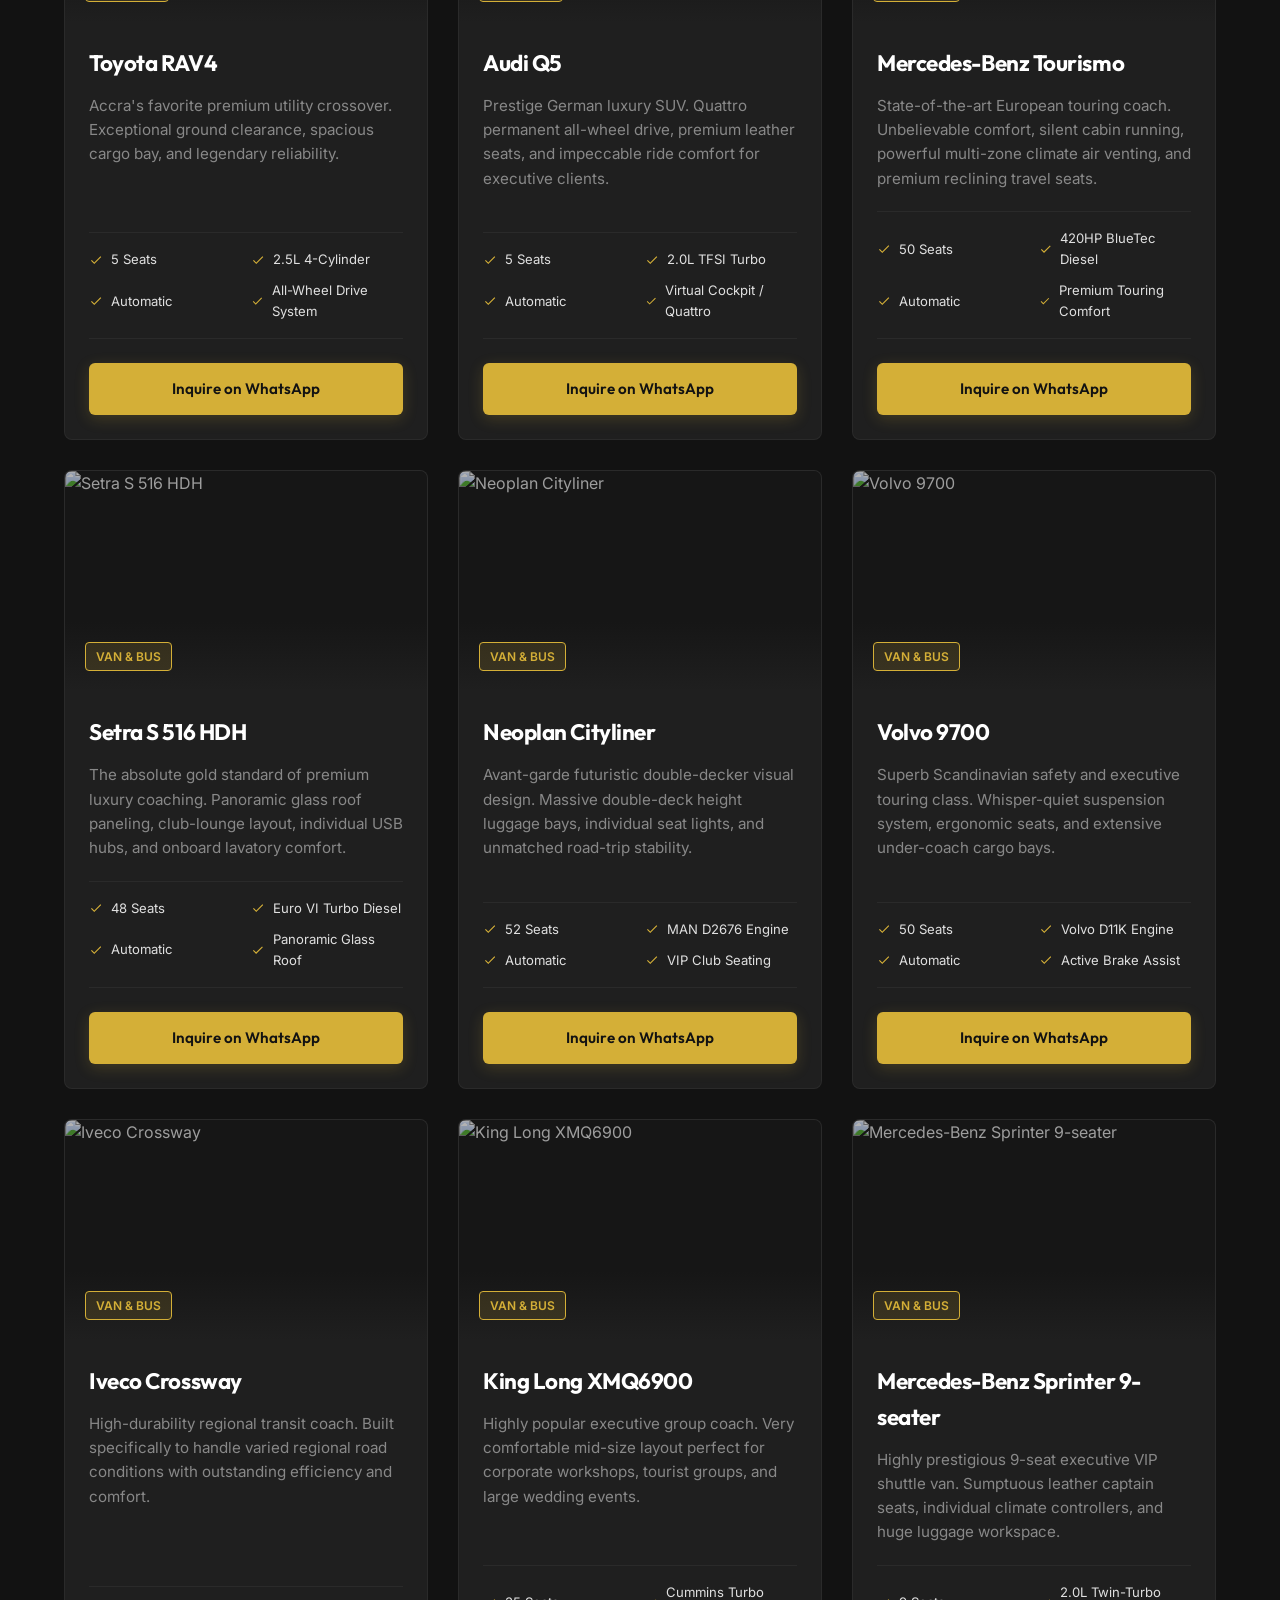
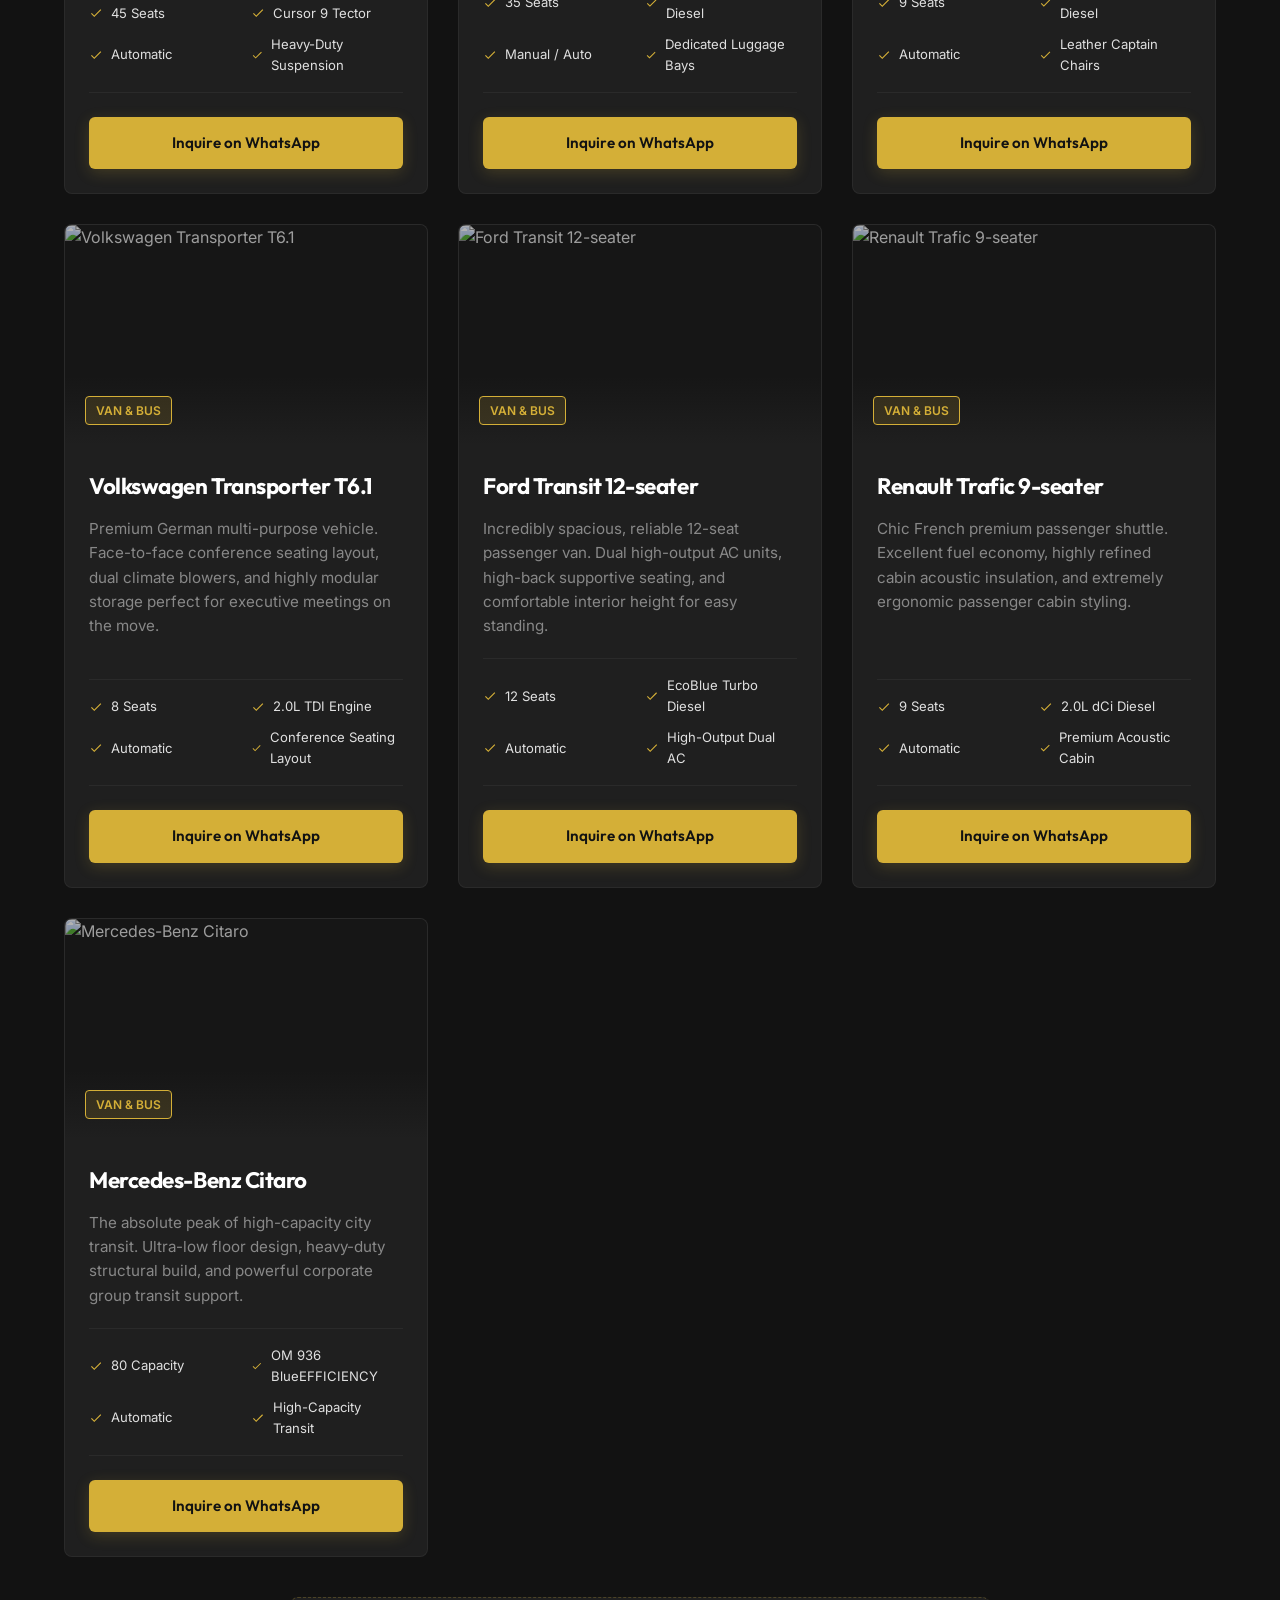
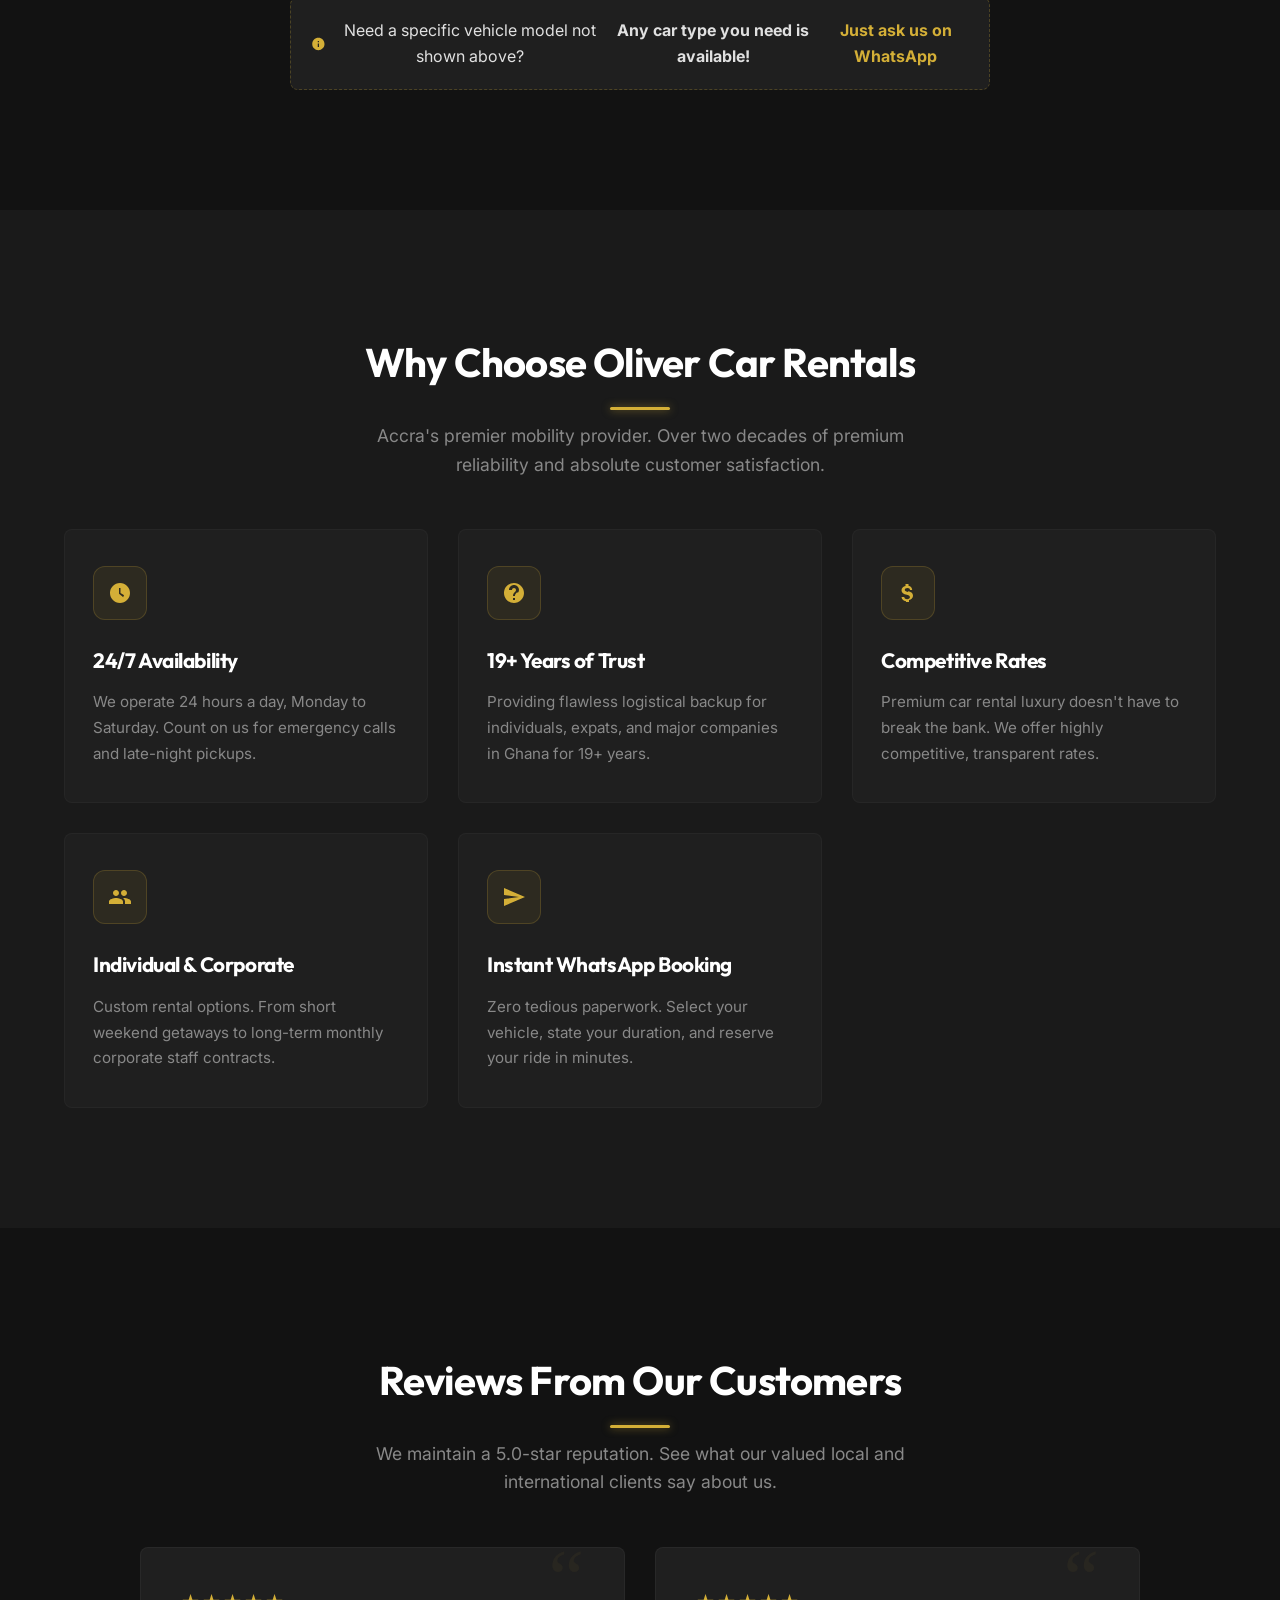
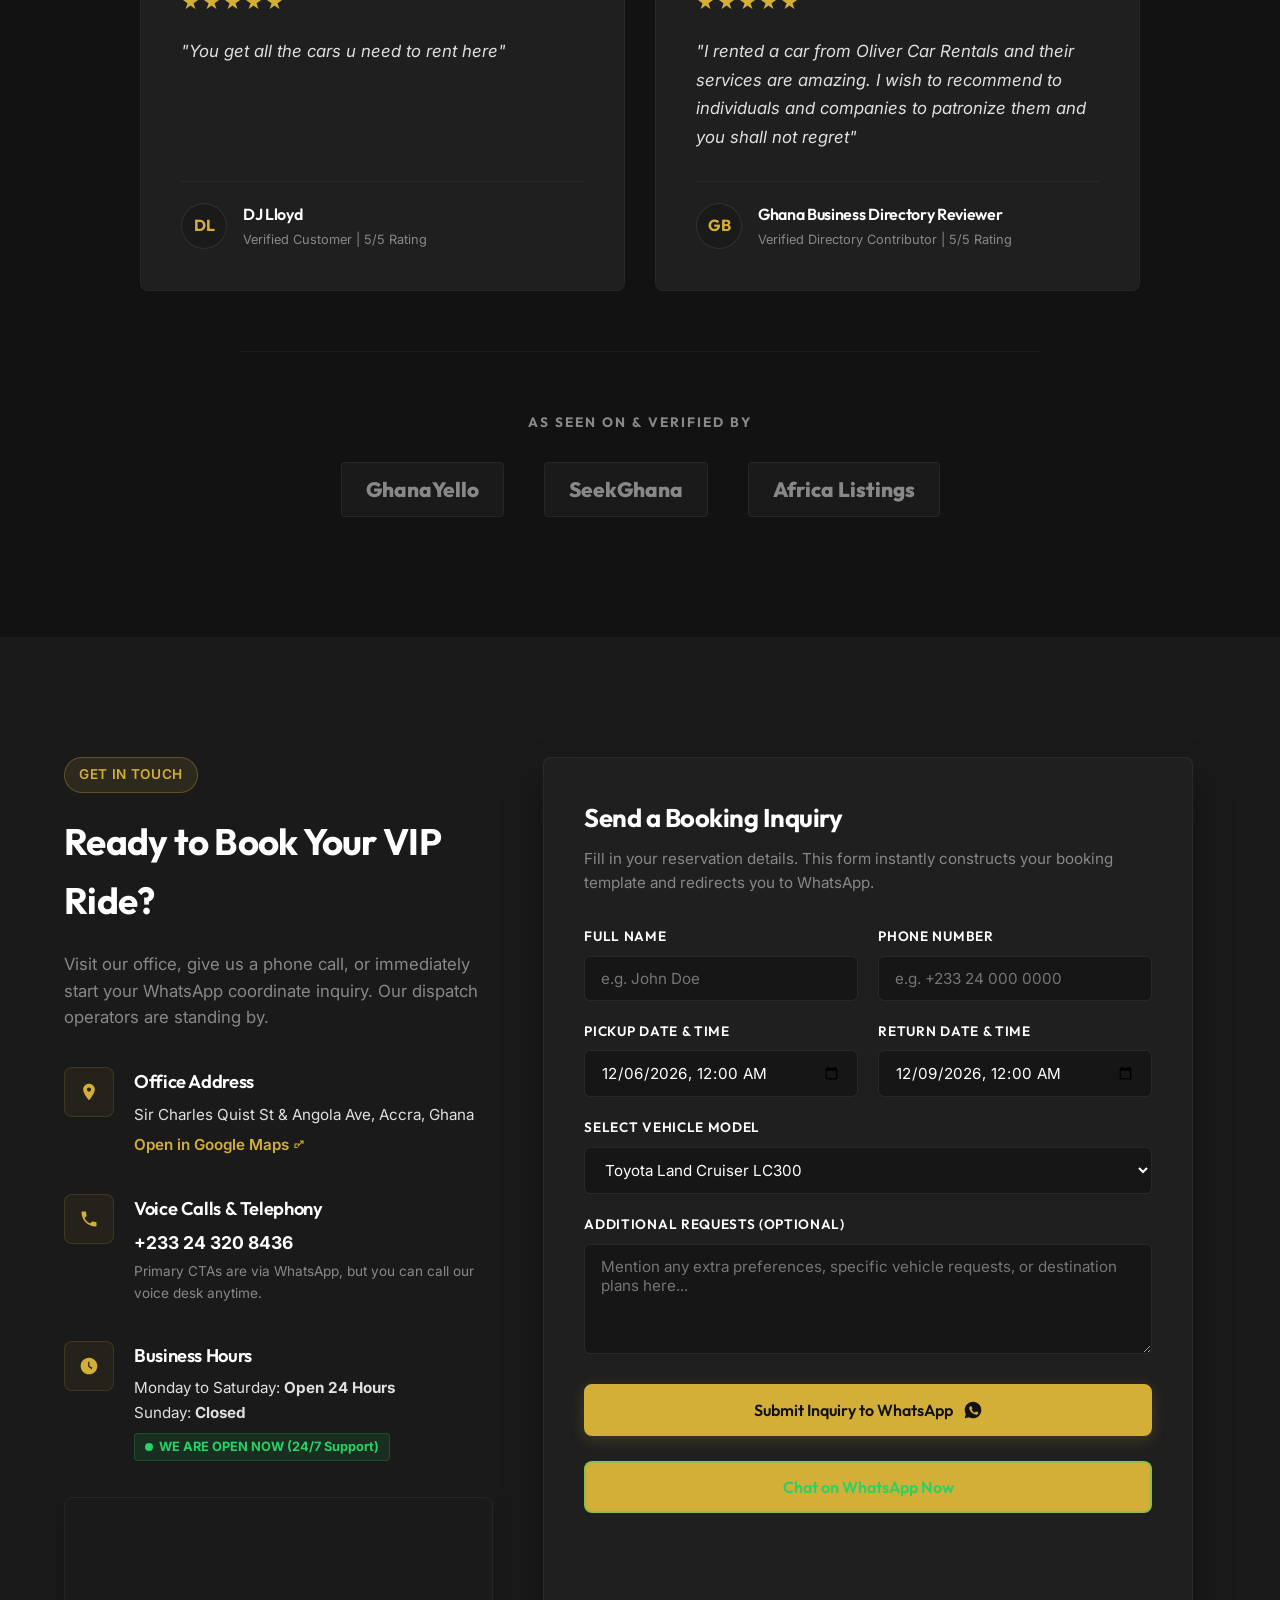
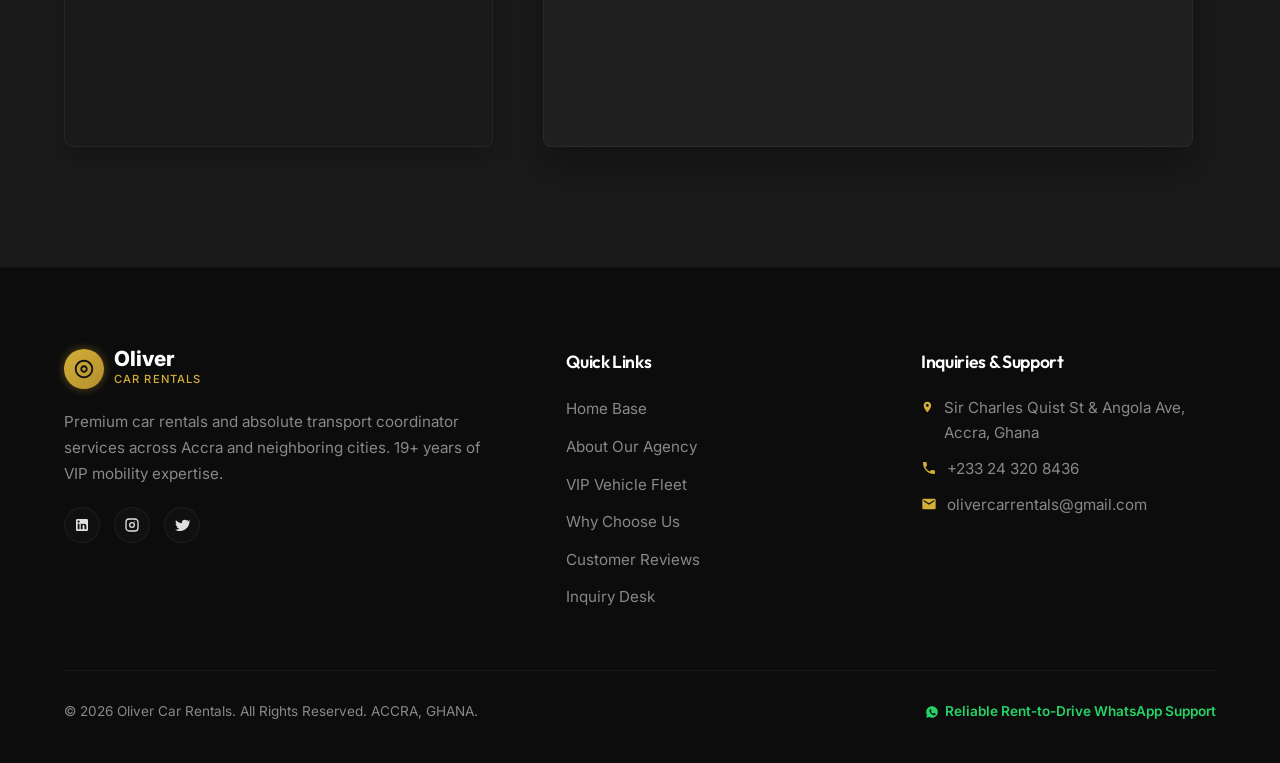
==== commit 16b3674a: "added email address" ====
--- a/index.html
+++ b/index.html
@@ -2512,7 +2512,7 @@
             </li>
             <li class="footer-contact-item">
               <svg viewBox="0 0 24 24"><path d="M20 4H4c-1.1 0-1.99.9-1.99 2L2 18c0 1.1.9 2 2 2h16c1.1 0 2-.9 2-2V6c0-1.1-.9-2-2-2zm0 4l-8 5-8-5V6l8 5 8-5v2z"/></svg>
-              <a href="javascript:void(0)" onclick="handleGeneralWhatsAppInquiry('footer_mail')">oliverrentals@gmail.com</a>
+              <a href="javascript:void(0)" onclick="handleGeneralWhatsAppInquiry('footer_mail')">olivercarrentals@gmail.com</a>
             </li>
           </ul>
         </div>
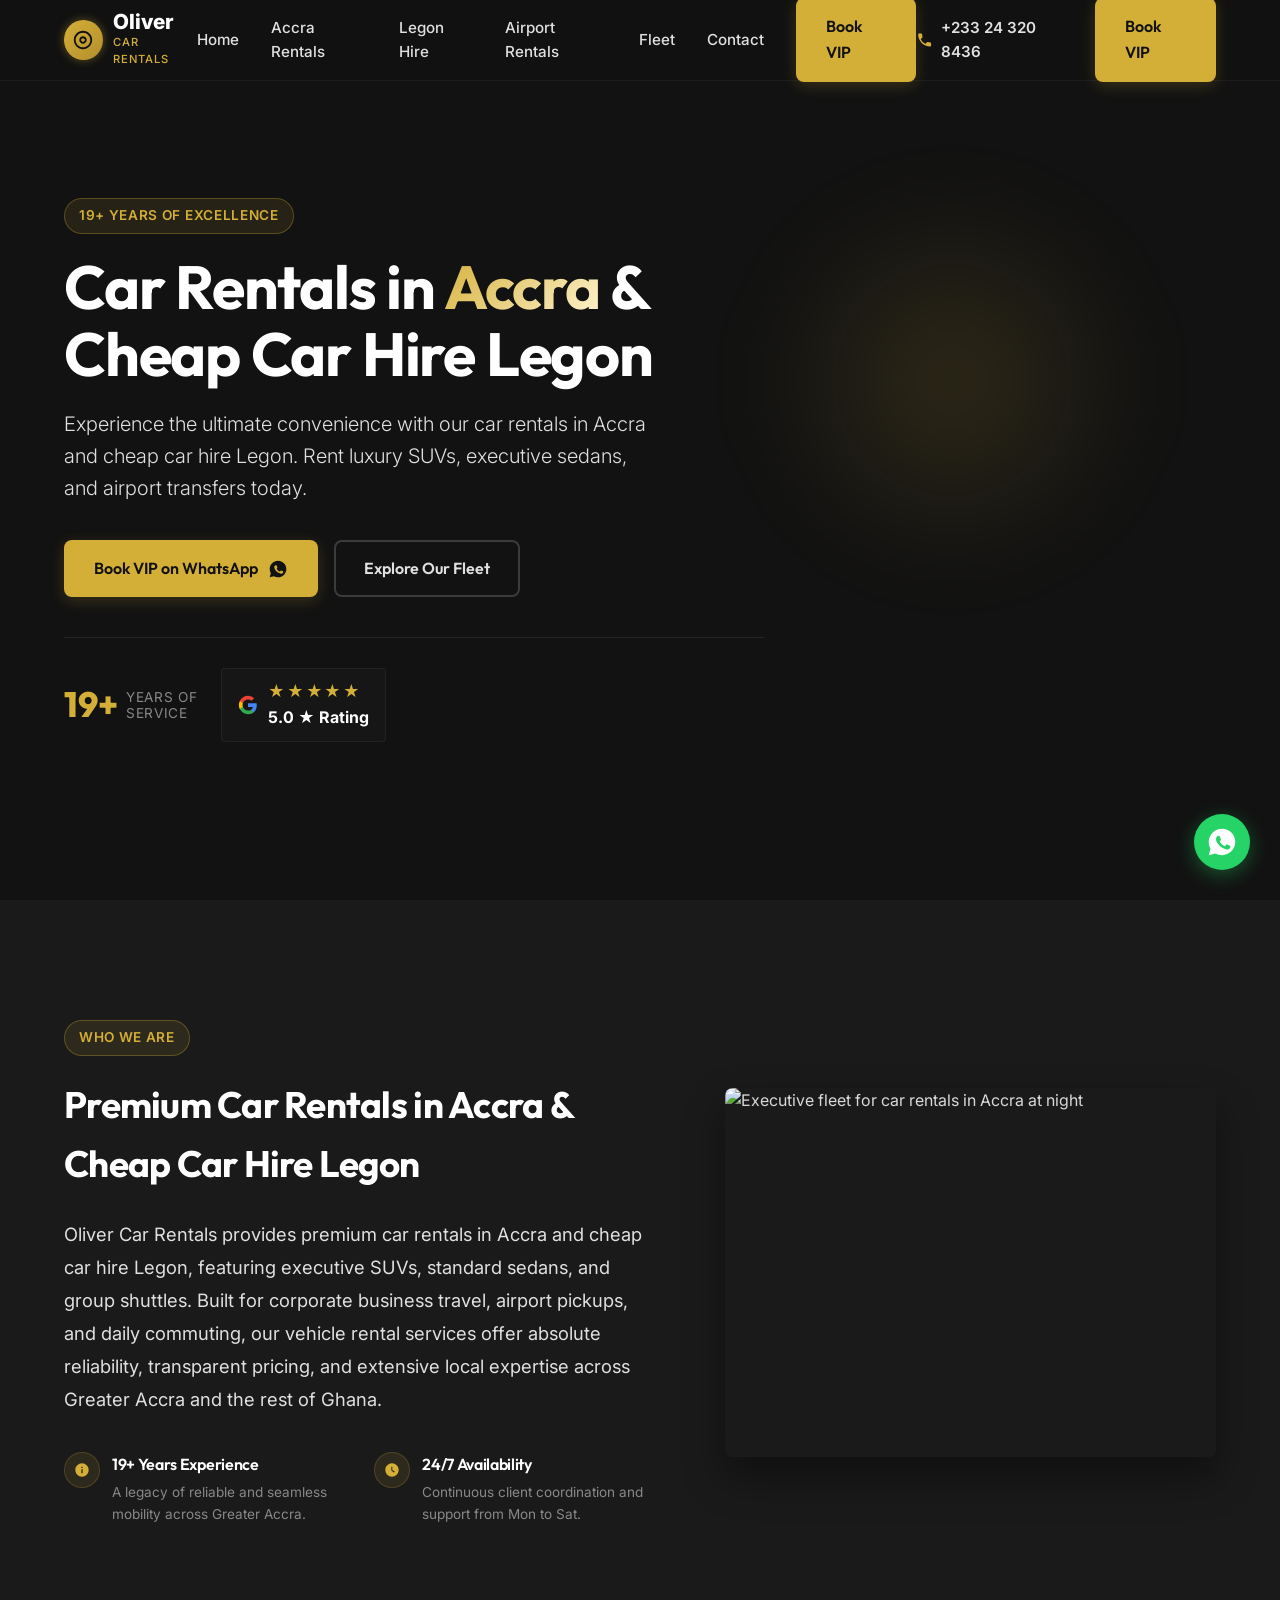
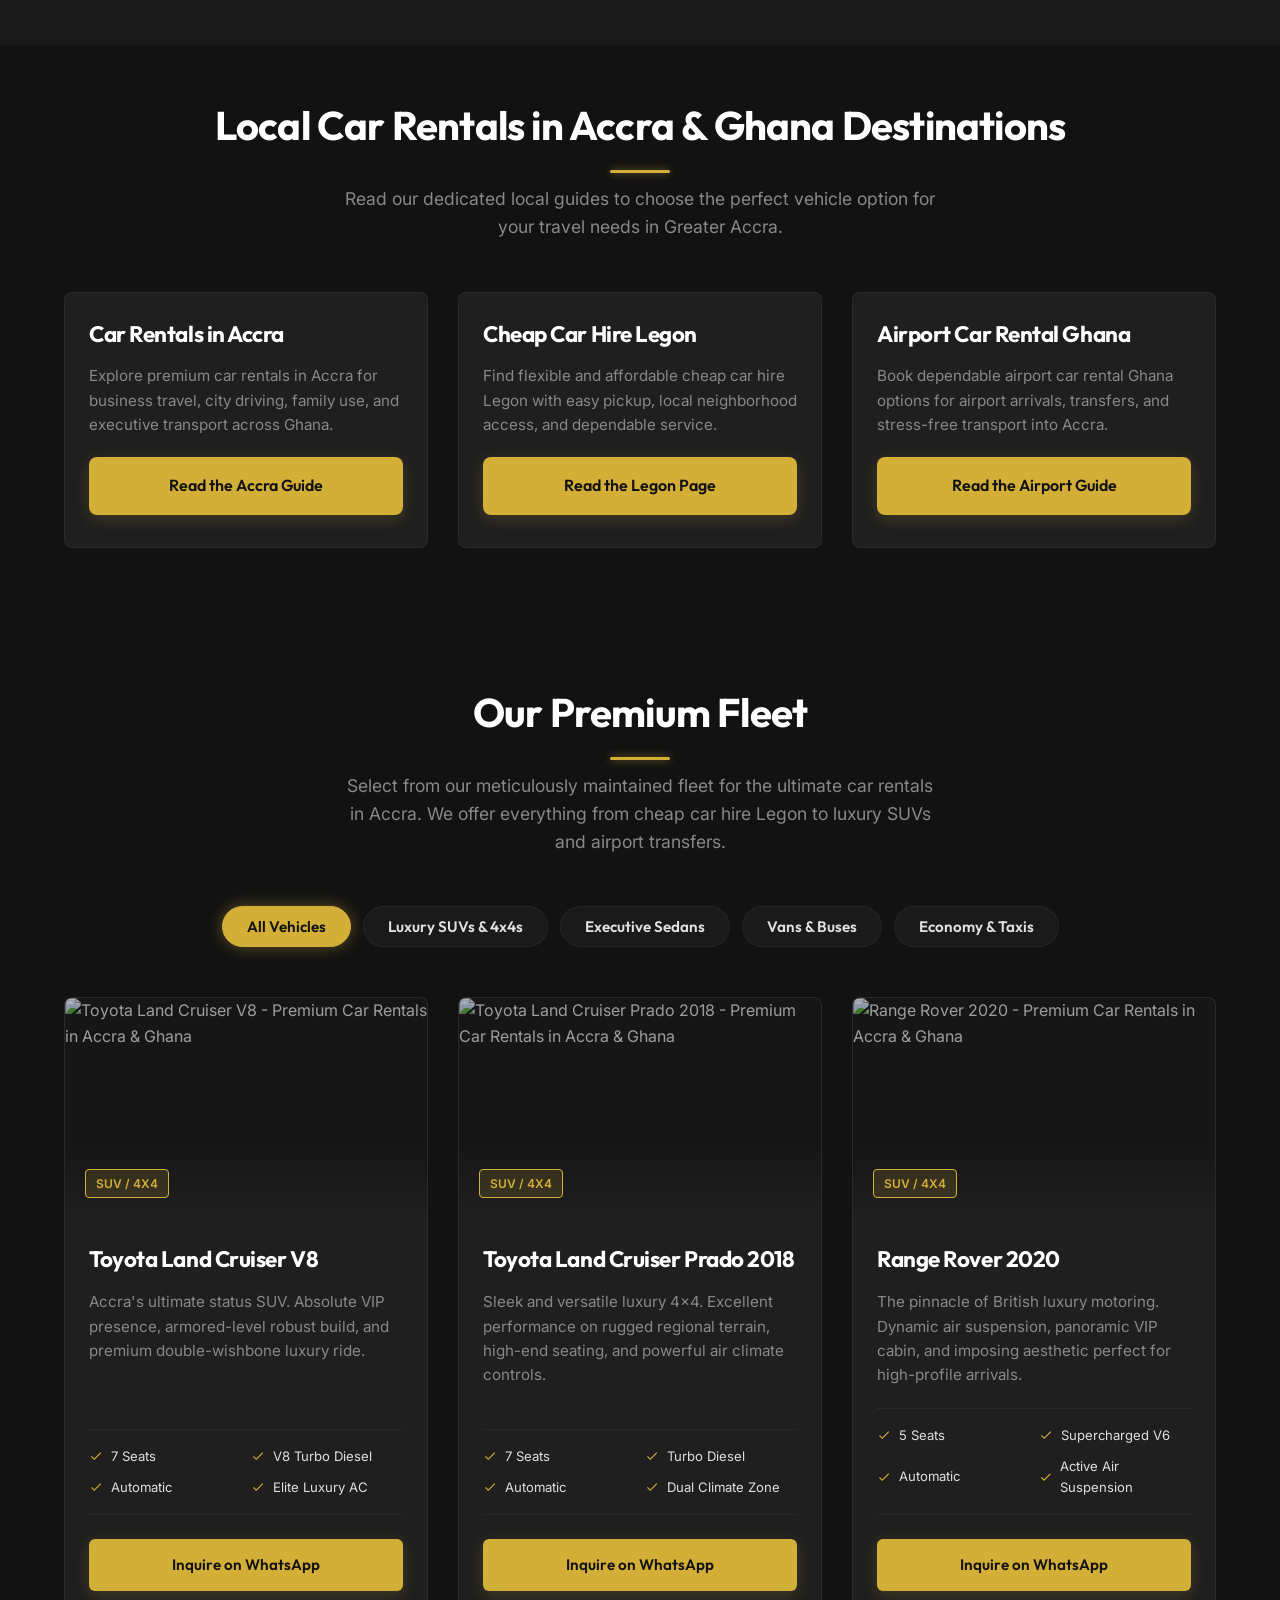
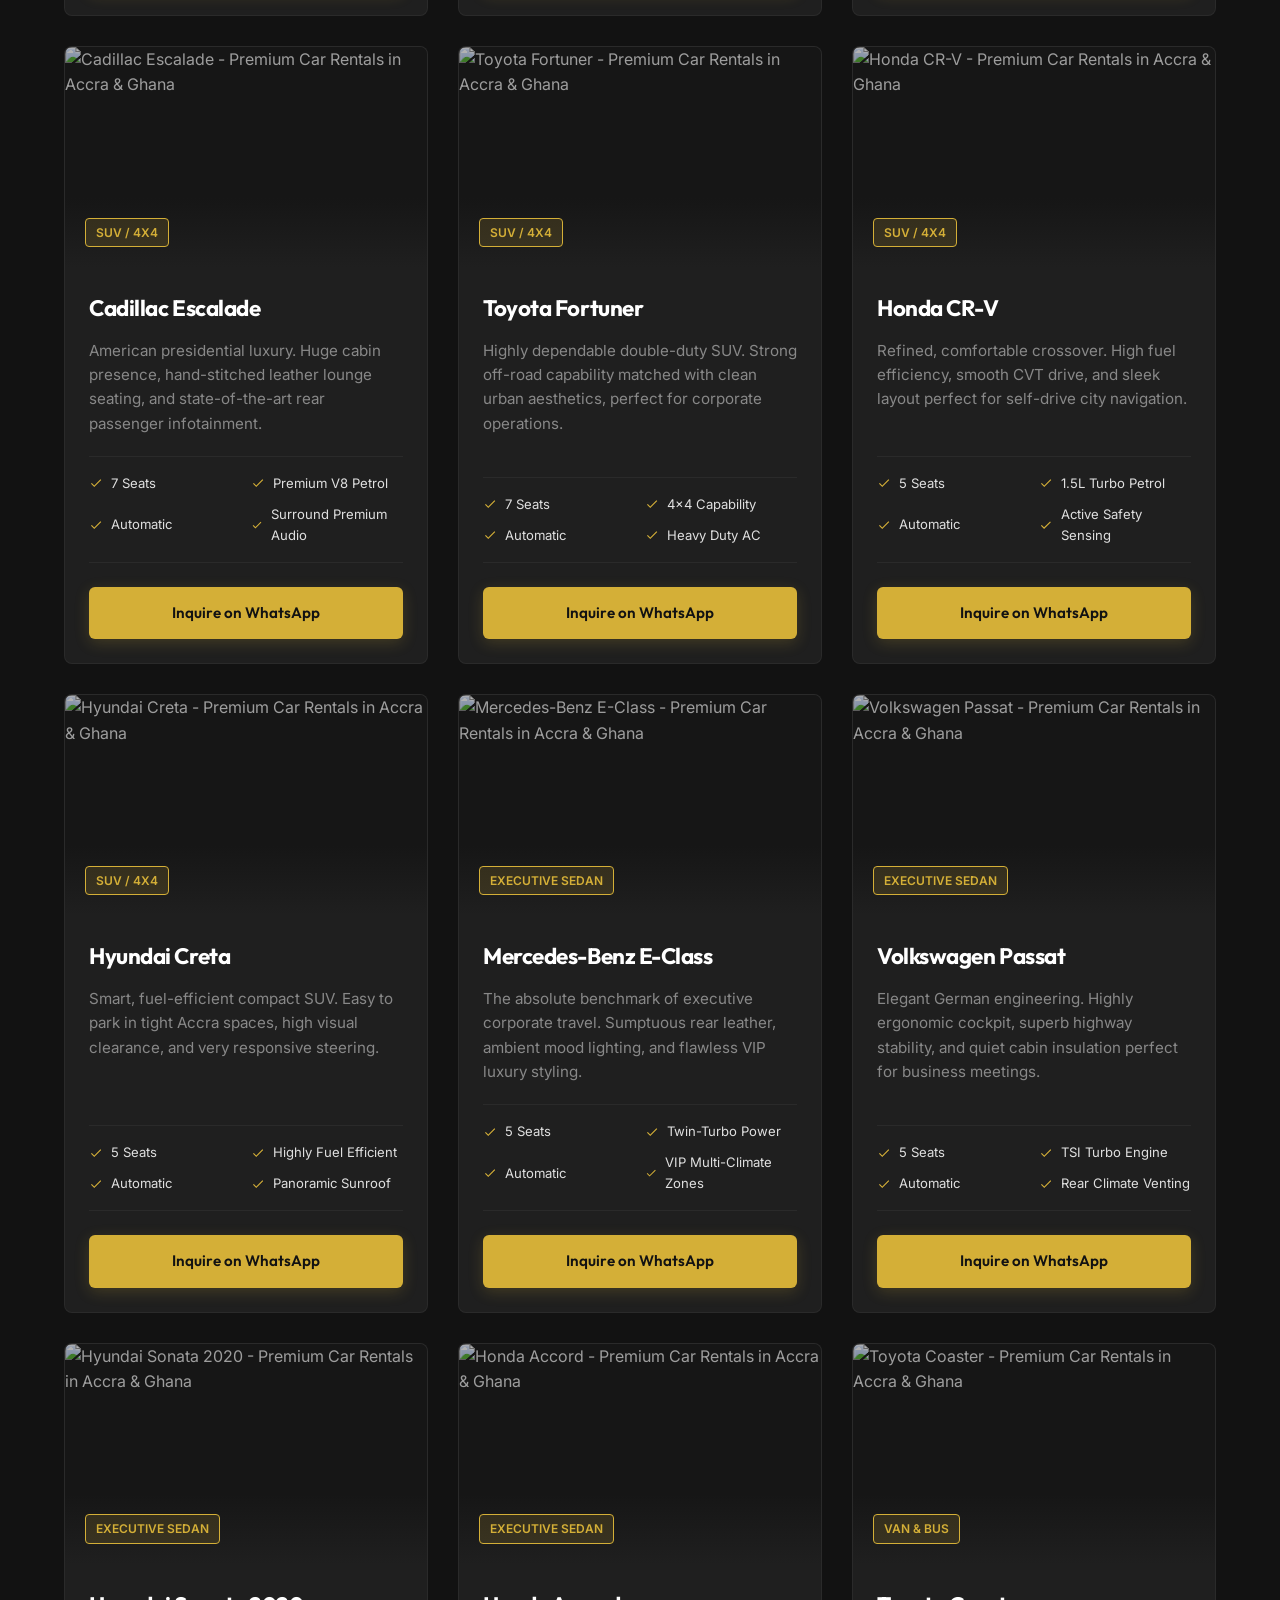
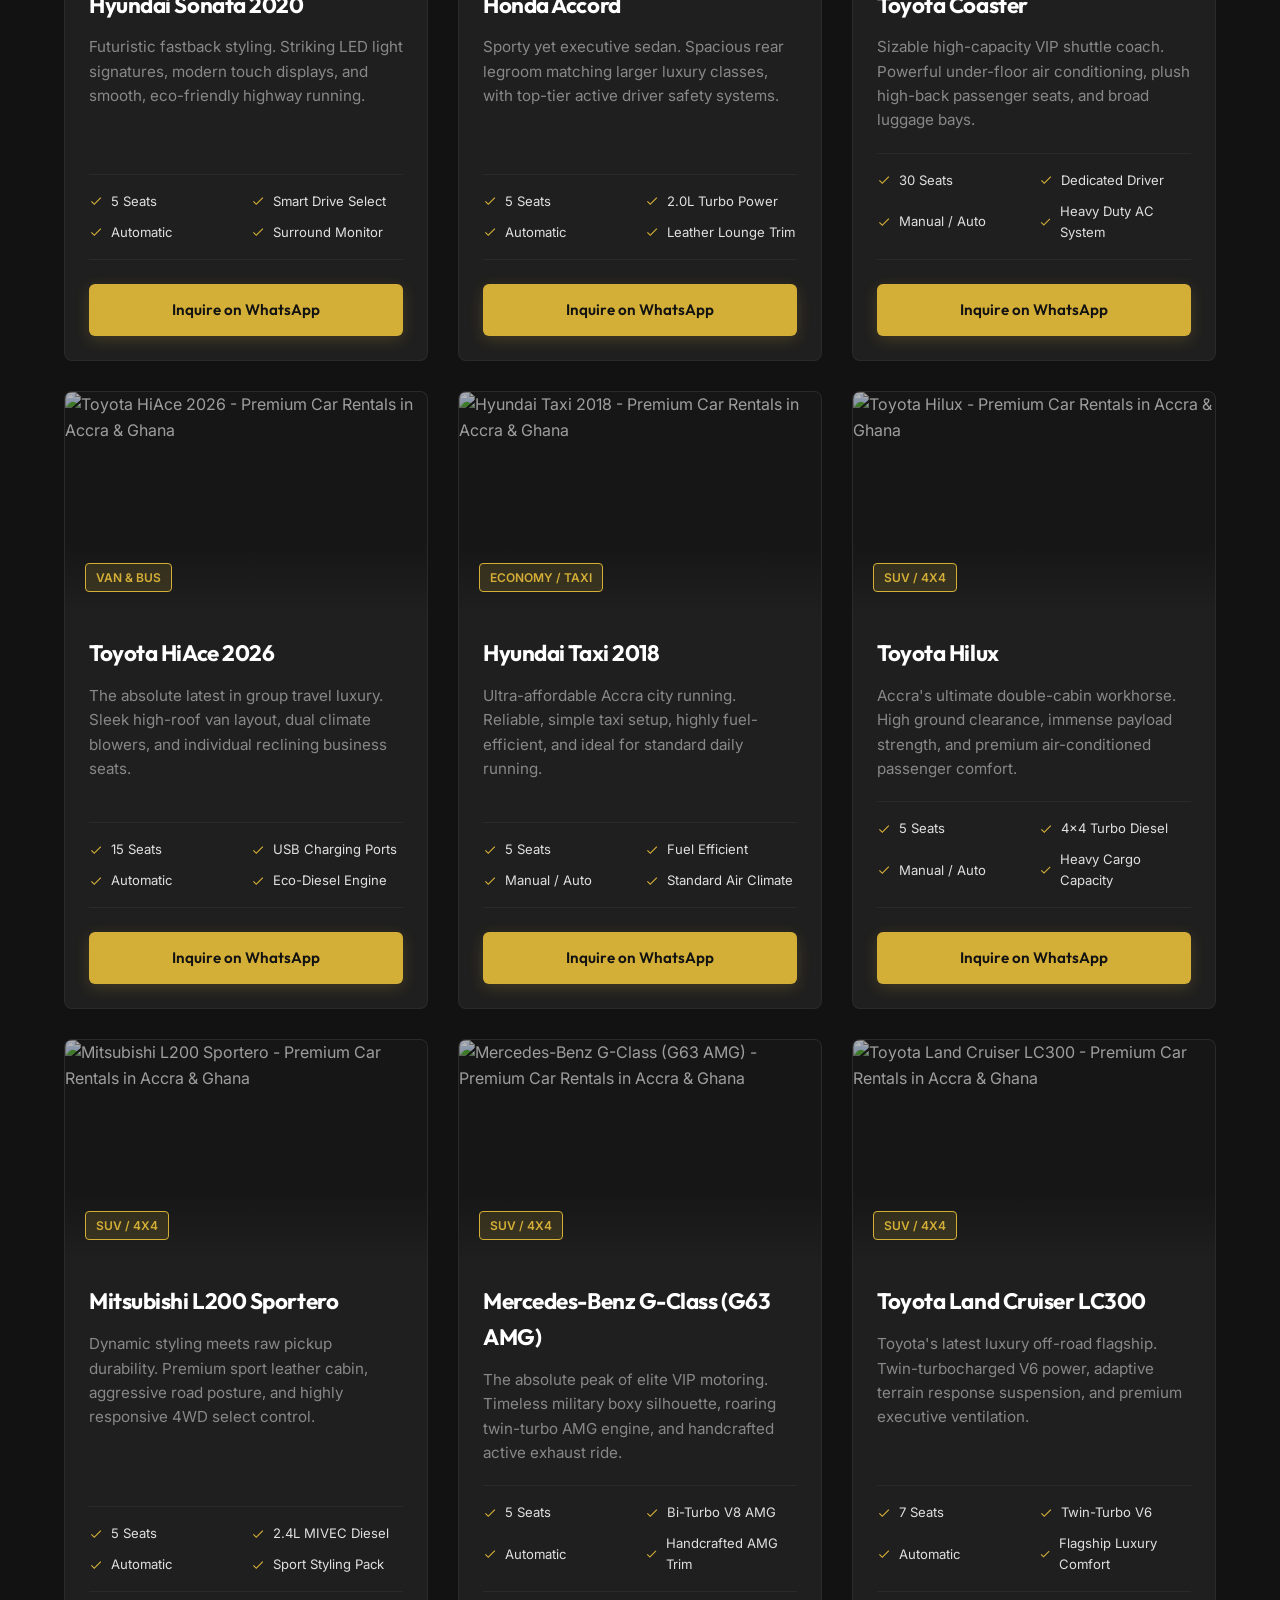
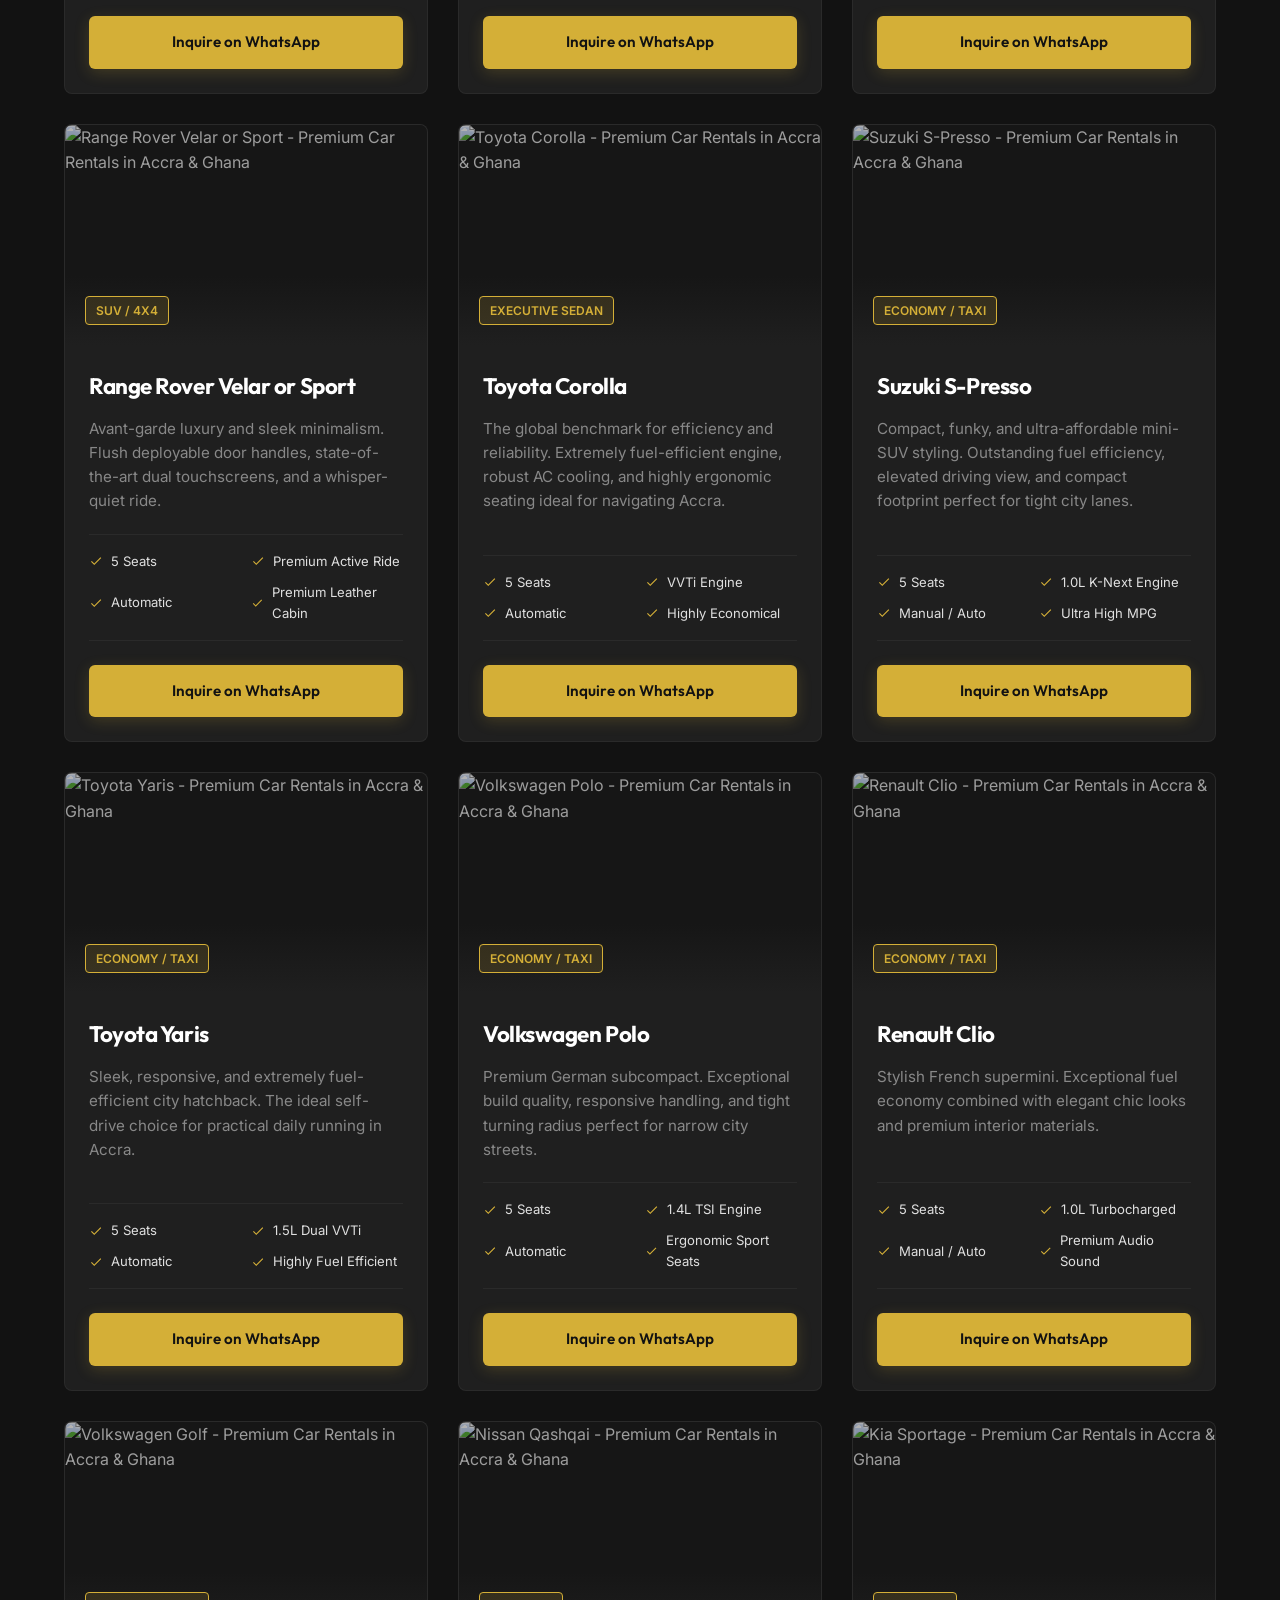
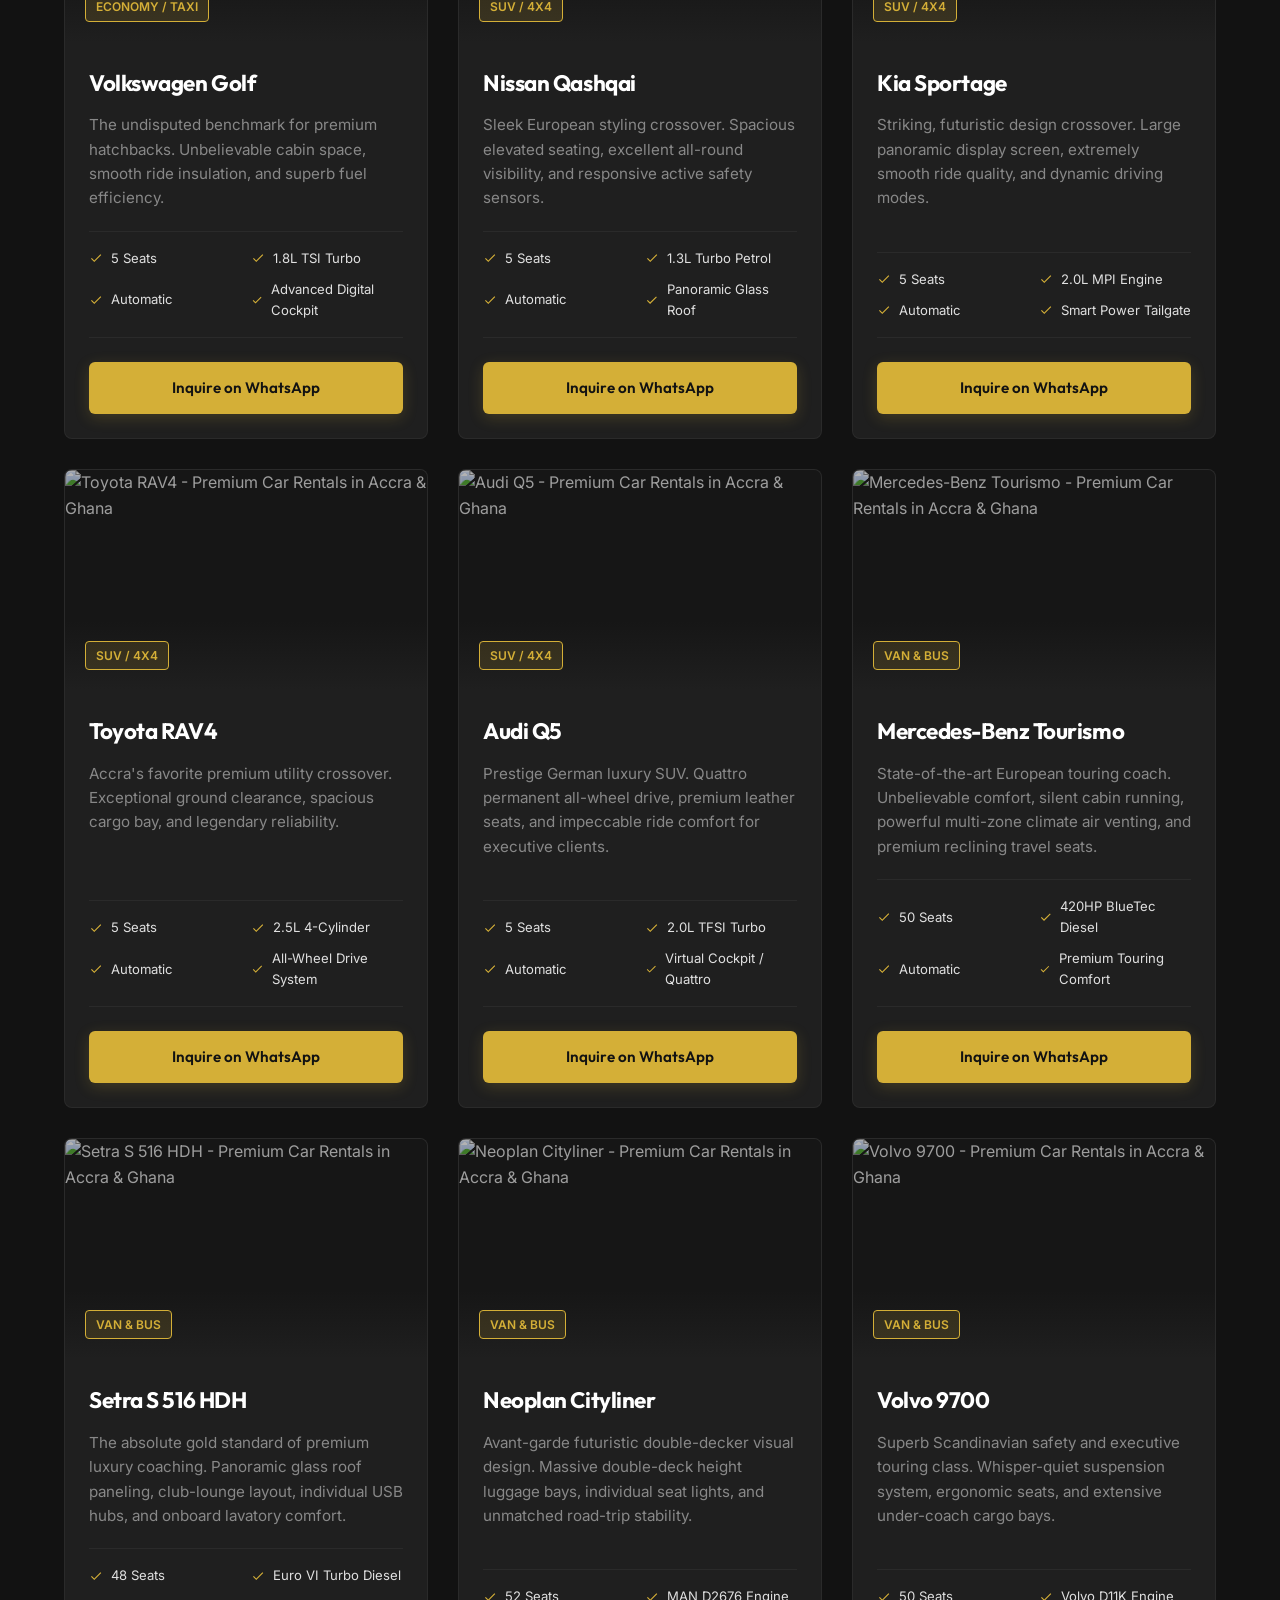
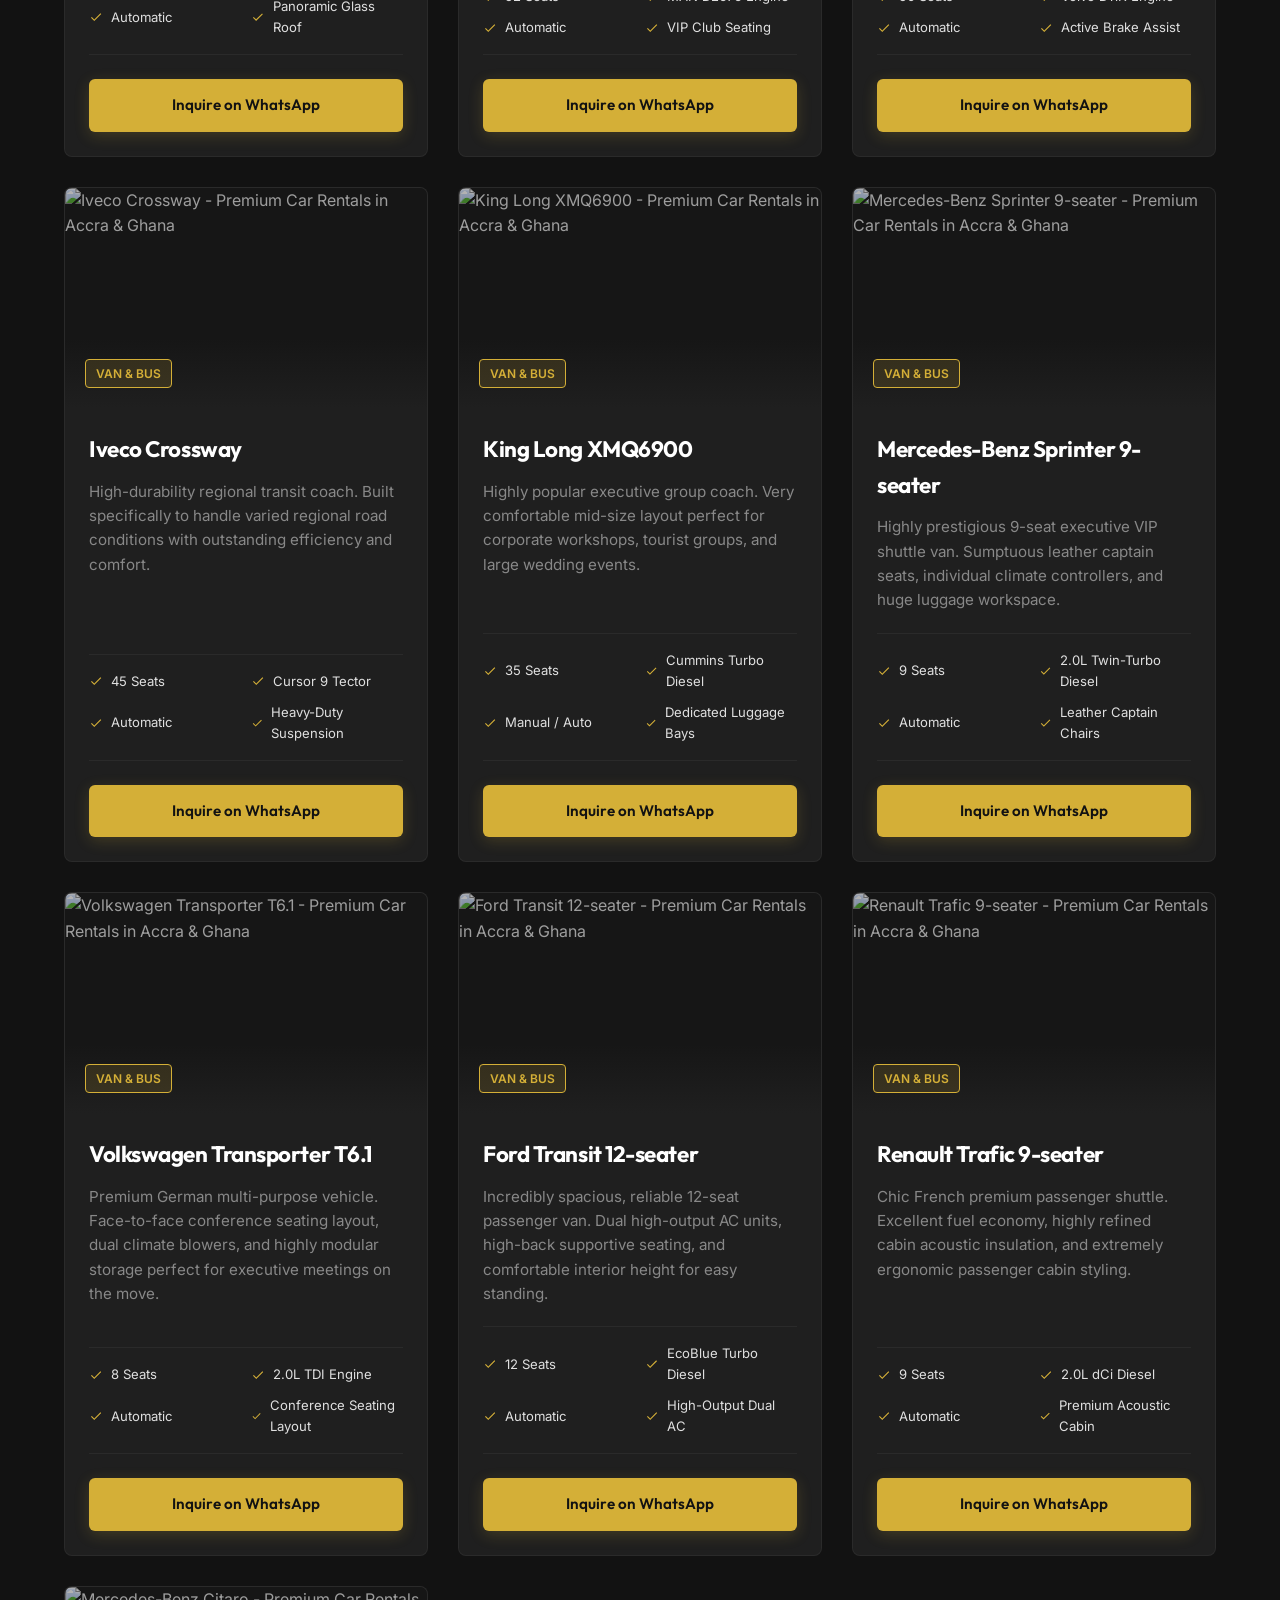
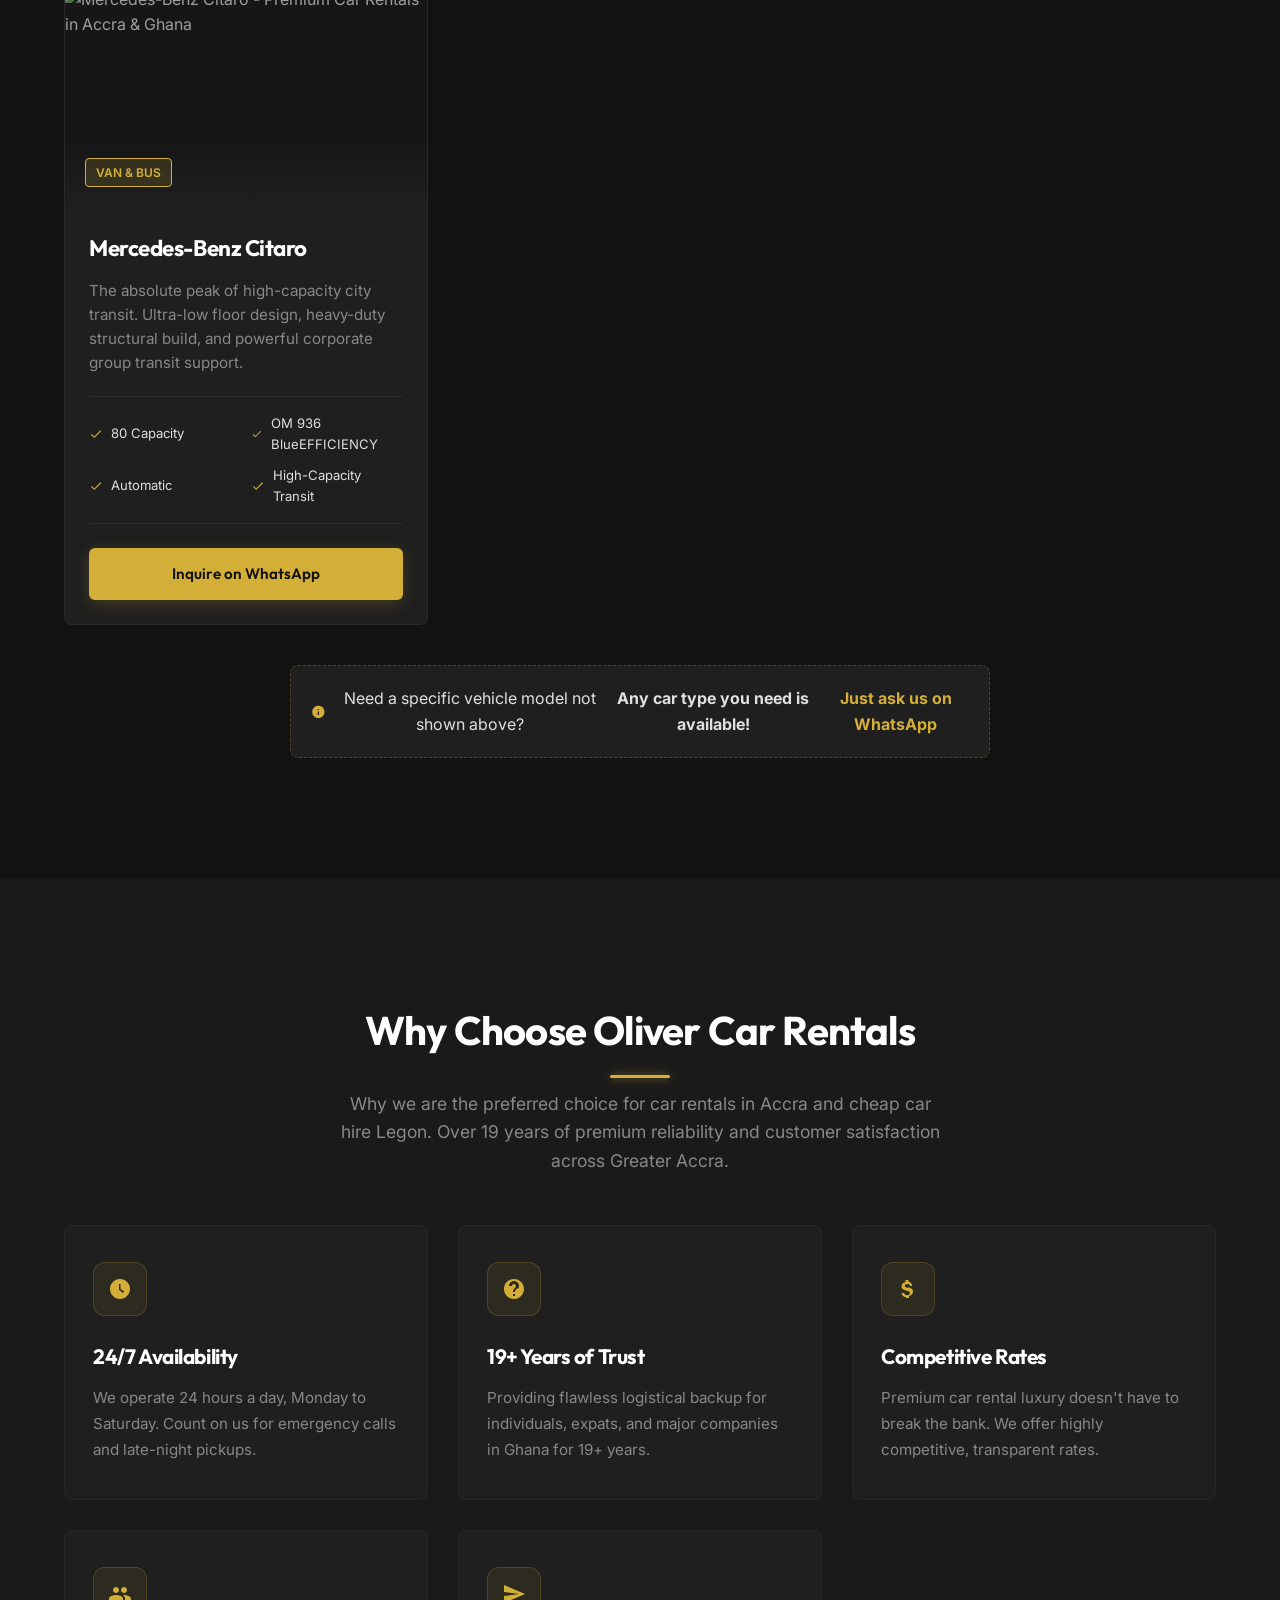
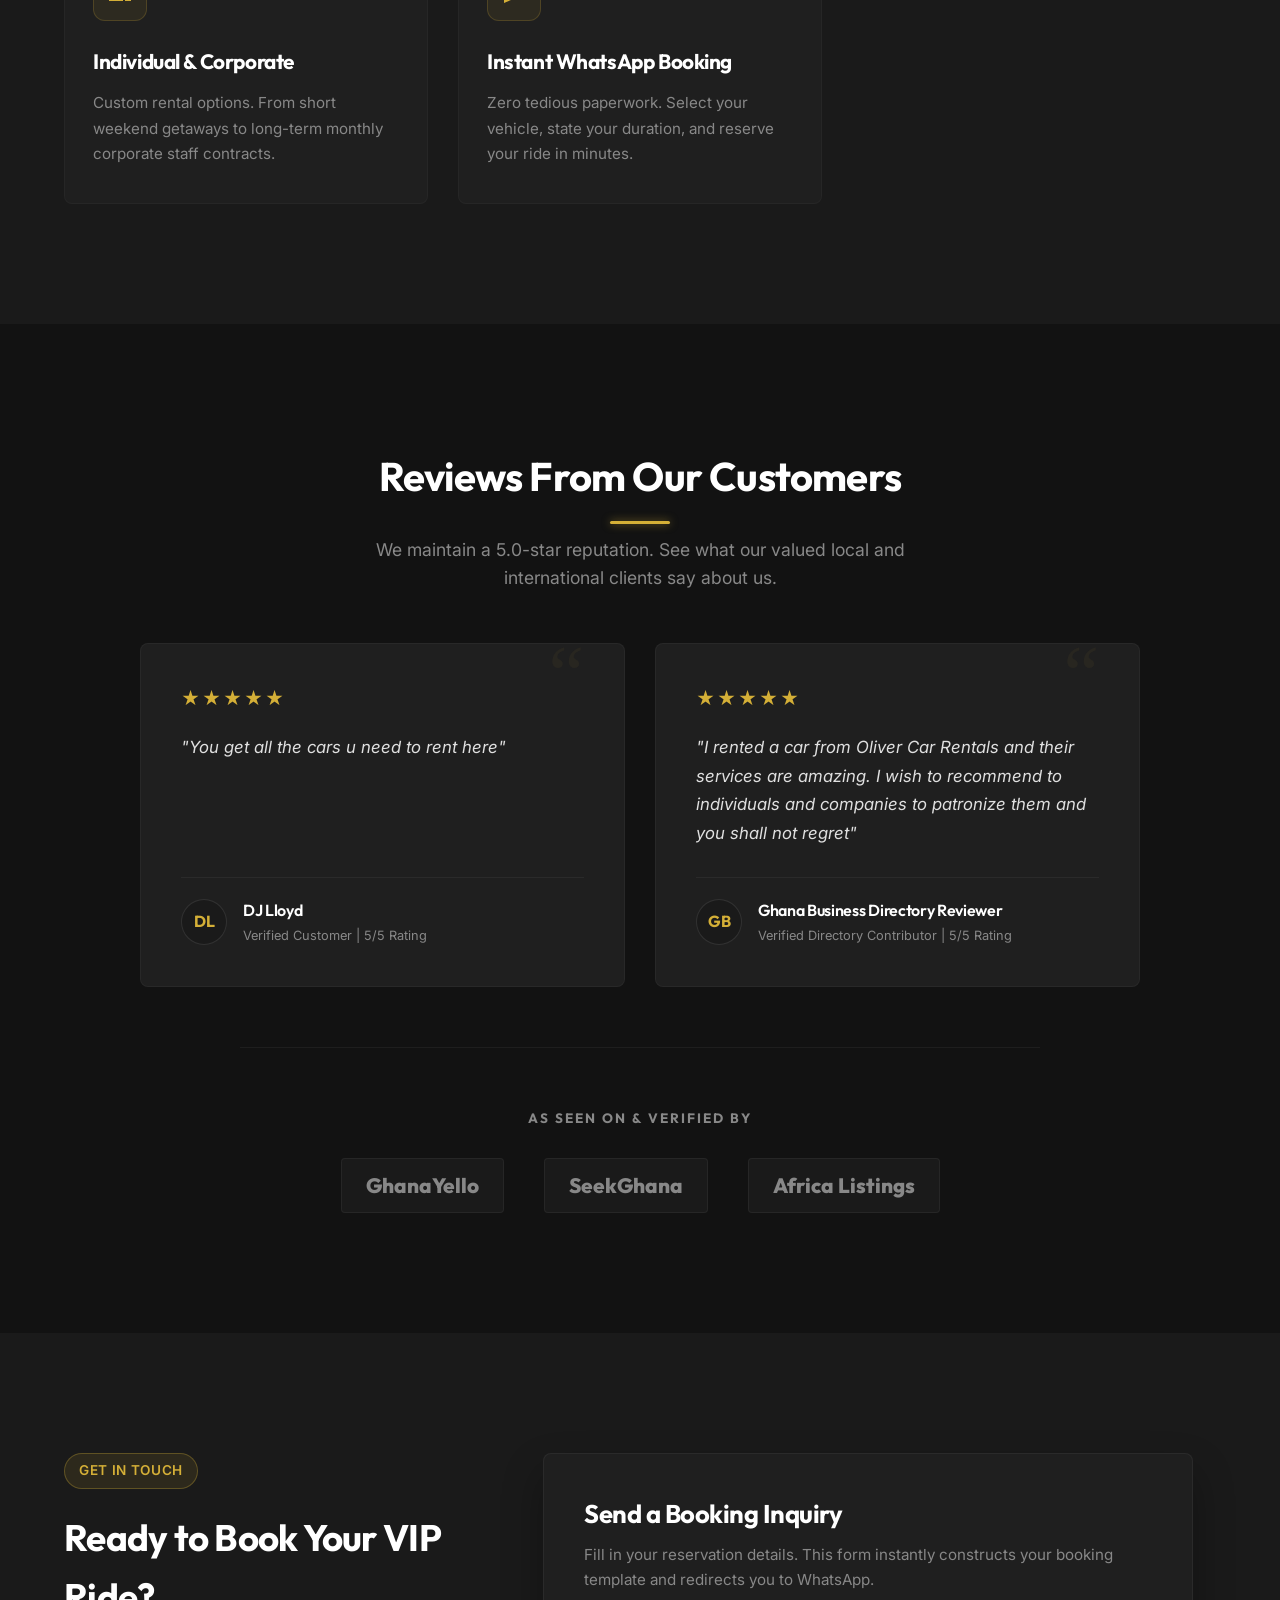
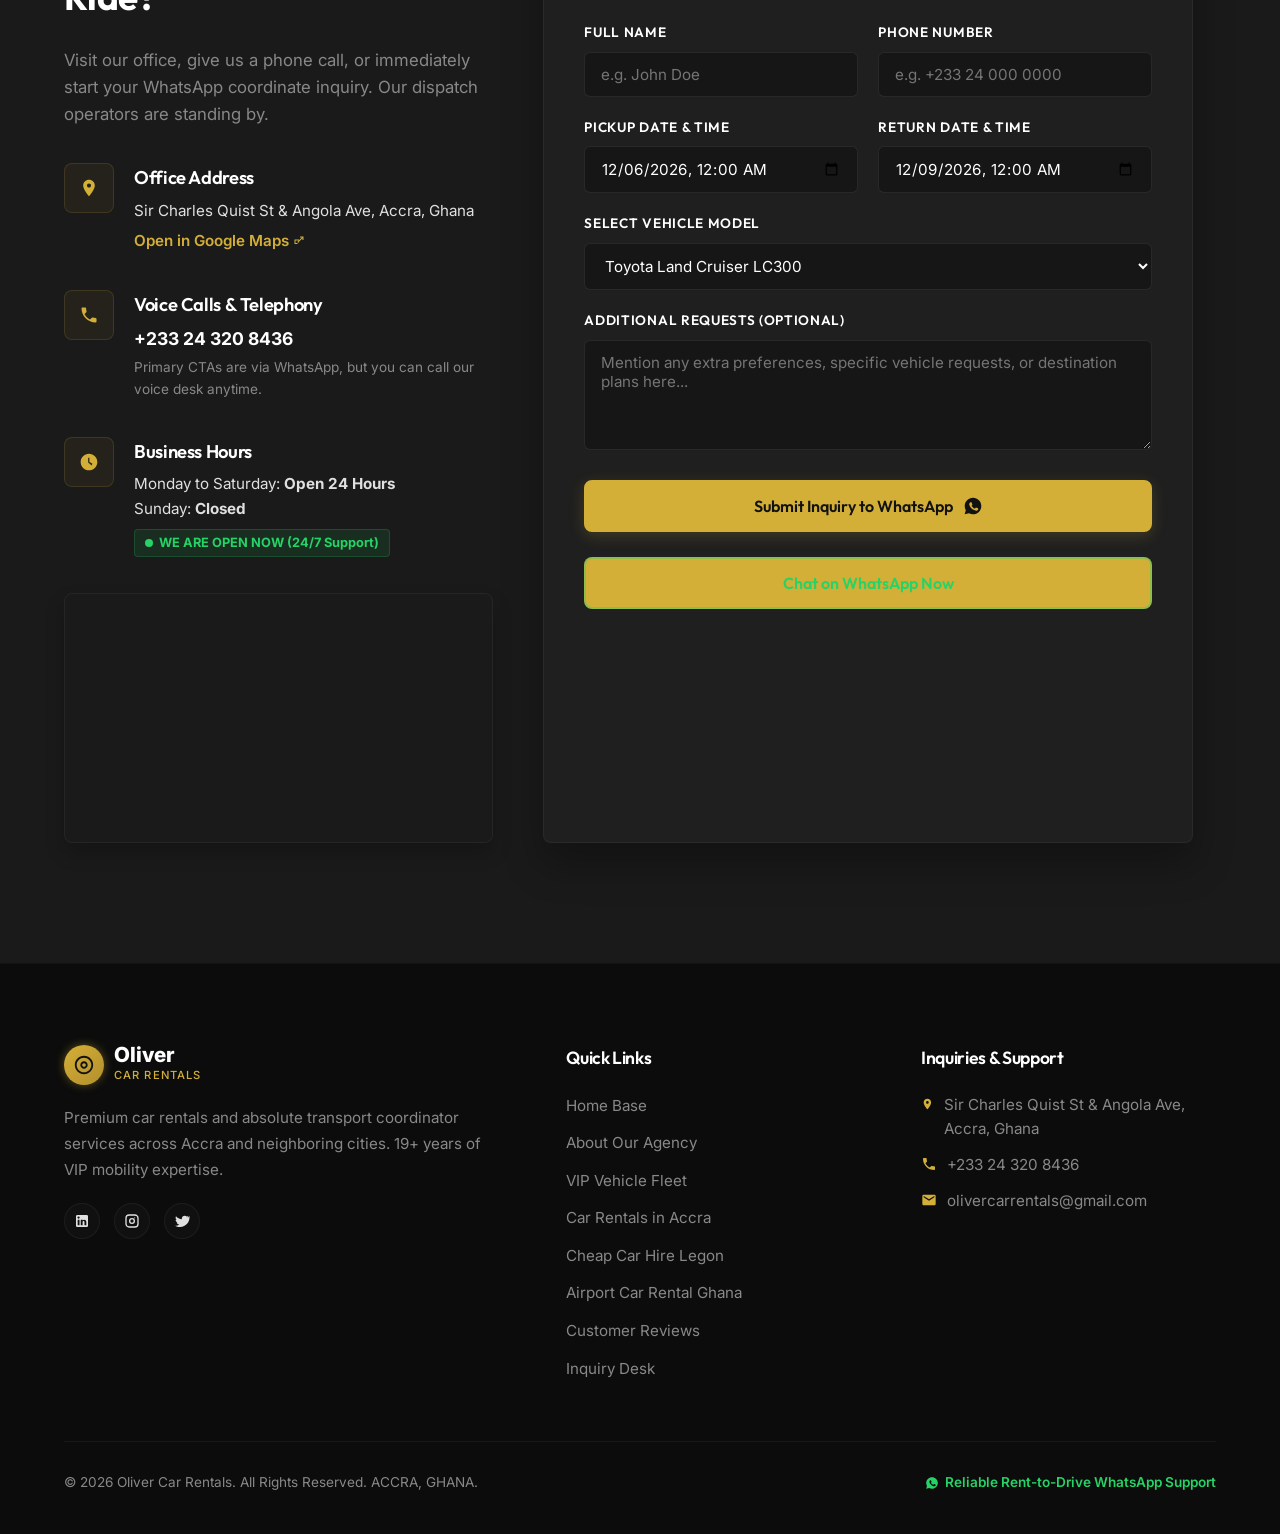
==== commit 52c1e42f: "feat: add SEO-optimized landing pages and implement lazy loading for images" ====
--- a/index.html
+++ b/index.html
@@ -3,9 +3,38 @@
 <head>
   <meta charset="UTF-8">
   <meta name="viewport" content="width=device-width, initial-scale=1.0">
-  <title>Oliver Car Rentals | VIP Car Hire & Rental Agency in Accra, Ghana</title>
-  <meta name="description" content="Premium car rentals in Accra, Ghana. Providing luxury 4x4 SUVs, saloon sedans, and passenger buses for individuals and corporate clients. Over 19 years of reliable 24/7 service.">
+  <title>Car Rentals in Accra | Cheap Car Hire Legon | Oliver Car Rentals</title>
+  <meta name="description" content="Affordable car rentals in Accra and cheap car hire Legon. Book reliable SUVs, executive sedans, and airport transfers in Ghana with Oliver Car Rentals.">
+  <meta name="keywords" content="car rentals in Accra, cheap car hire Legon, airport car rental Ghana, car hire Accra, vehicle rental Ghana, executive car rental Accra">
+  <meta name="robots" content="index, follow, max-snippet:-1, max-image-preview:large, max-video-preview:-1">
+  <link rel="canonical" href="https://olivercarrentals.com/">
+  <meta property="og:title" content="Car Rentals in Accra | Cheap Car Hire Legon | Oliver Car Rentals">
+  <meta property="og:description" content="Dependable car rentals in Accra, cheap car hire Legon, and hassle-free airport transfers across Ghana.">
+  <meta property="og:type" content="website">
+  <meta property="og:locale" content="en_GH">
+  <meta name="twitter:card" content="summary_large_image">
+  <meta name="twitter:title" content="Oliver Car Rentals | Car Rentals in Accra & Legon">
+  <meta name="twitter:description" content="Affordable car rentals in Accra, cheap car hire Legon, and professional airport car rental Ghana transfers.">
+  <link rel="sitemap" href="sitemap.xml">
   <link rel="icon" type="image/svg+xml" href="data:image/svg+xml,%3Csvg xmlns='http://www.w3.org/2000/svg' viewBox='0 0 24 24' fill='%23D4AF37'%3E%3Cpath d='M12 2C6.48 2 2 6.48 2 12s4.48 10 10 10 10-4.48 10-10S17.52 2 12 2zm0 18c-4.41 0-8-3.59-8-8s3.59-8 8-8 8 3.59 8 8-3.59 8-8 8zm0-12c-2.21 0-4 1.79-4 4s1.79 4 4 4 4-1.79 4-4-1.79-4-4-4zm0 6c-1.1 0-2-.9-2-2s.9-2 2-2 2 .9 2 2-.9 2-2 2z'/%3E%3C/svg%3E">
+  <script type="application/ld+json">
+  {
+    "@context": "https://schema.org",
+    "@type": "LocalBusiness",
+    "name": "Oliver Car Rentals",
+    "description": "Affordable car rentals in Accra, cheap car hire Legon, and airport car rental Ghana transfers.",
+    "url": "https://olivercarrentals.com/",
+    "telephone": "+233243208436",
+    "address": {
+      "@type": "PostalAddress",
+      "addressLocality": "Accra",
+      "addressCountry": "GH"
+    },
+    "areaServed": ["Accra", "Legon", "Greater Accra", "Ghana"],
+    "priceRange": "$$",
+    "sameAs": []
+  }
+  </script>
   
   <!-- Modern Typography (Outfit for Headers, Inter for Body) -->
   <link rel="preconnect" href="https://fonts.googleapis.com">
@@ -1533,11 +1562,11 @@
 
       <!-- Desktop Links -->
       <nav class="nav-links" id="navLinks">
-        <a href="#hero" class="nav-link" onclick="closeMenu()">Home</a>
-        <a href="#about" class="nav-link" onclick="closeMenu()">About</a>
-        <a href="#fleet" class="nav-link" onclick="closeMenu()">Our Fleet</a>
-        <a href="#why-choose-us" class="nav-link" onclick="closeMenu()">Why Us</a>
-        <a href="#testimonials" class="nav-link" onclick="closeMenu()">Reviews</a>
+        <a href="index.html" class="nav-link" onclick="closeMenu()">Home</a>
+        <a href="car-rental-accra.html" class="nav-link" onclick="closeMenu()">Accra Rentals</a>
+        <a href="cheap-car-hire-legon.html" class="nav-link" onclick="closeMenu()">Legon Hire</a>
+        <a href="airport-car-rental-ghana.html" class="nav-link" onclick="closeMenu()">Airport Rentals</a>
+        <a href="#fleet" class="nav-link" onclick="closeMenu()">Fleet</a>
         <a href="#contact" class="nav-link" onclick="closeMenu()">Contact</a>
         <a href="javascript:void(0)" class="btn btn-gold btn-header-cta" onclick="handleGeneralWhatsAppInquiry('header'); closeMenu()">Book VIP</a>
       </nav>
@@ -1571,8 +1600,8 @@
     <div class="container">
       <div class="hero-content">
         <div class="badge">19+ Years of Excellence</div>
-        <h1 class="hero-title">Experience <span>Accra</span> on Your Own Terms</h1>
-        <p class="hero-tagline">Reliable, premium car rentals for individuals and businesses. Flawless vehicles and 24/7 client coordination.</p>
+        <h1 class="hero-title">Car Rentals in <span>Accra</span> & Cheap Car Hire Legon</h1>
+        <p class="hero-tagline">Experience the ultimate convenience with our car rentals in Accra and cheap car hire Legon. Rent luxury SUVs, executive sedans, and airport transfers today.</p>
         
         <div class="hero-actions">
           <a href="javascript:void(0)" class="btn btn-gold" onclick="handleGeneralWhatsAppInquiry('hero_vip')">
@@ -1614,9 +1643,9 @@
       <div class="about-wrapper">
         <div class="about-info-panel">
           <span class="badge">Who We Are</span>
-          <h2 style="font-size: 2.3rem; margin-bottom: 24px;">Accra's Trusted Mobility Partner</h2>
+          <h2 style="font-size: 2.3rem; margin-bottom: 24px;">Premium Car Rentals in Accra & Cheap Car Hire Legon</h2>
           <p class="about-text">
-            Oliver Car Rentals has served companies and individuals in Accra for over 19 years. We provide reliable, well‑maintained vehicles for any occasion – from daily commutes to corporate travel and group transport. Premium service, 24/7 availability.
+            Oliver Car Rentals provides premium car rentals in Accra and cheap car hire Legon, featuring executive SUVs, standard sedans, and group shuttles. Built for corporate business travel, airport pickups, and daily commuting, our vehicle rental services offer absolute reliability, transparent pricing, and extensive local expertise across Greater Accra and the rest of Ghana.
           </p>
           
           <div class="about-highlights">
@@ -1644,8 +1673,41 @@
 
         <div class="about-visual-panel">
           <div class="about-img-overlay"></div>
-          <img src="https://i.pinimg.com/1200x/22/fb/78/22fb7858f90a79c917a4a2efae786ce1.jpg" alt="Executive fleet in Accra at night">
+          <img src="https://i.pinimg.com/1200x/22/fb/78/22fb7858f90a79c917a4a2efae786ce1.jpg" alt="Executive fleet for car rentals in Accra at night" width="540" height="405" loading="lazy" decoding="async">
         </div>
+      </div>
+    </div>
+  </section>
+
+  <!-- -------------------------------------------------------------
+       LOCAL SEO SERVICE LINKS
+       ------------------------------------------------------------- -->
+  <section id="local-services" style="padding: 48px 0 12px;">
+    <div class="container">
+      <h2 class="section-title">Local Car Rentals in Accra & Ghana Destinations</h2>
+      <p class="section-subtitle">Read our dedicated local guides to choose the perfect vehicle option for your travel needs in Greater Accra.</p>
+      <div class="fleet-grid" id="localServicesGrid">
+        <article class="fleet-card" style="padding-bottom: 8px;">
+          <div class="fleet-card-body">
+            <h3 class="fleet-title">Car Rentals in Accra</h3>
+            <p class="fleet-desc">Explore premium car rentals in Accra for business travel, city driving, family use, and executive transport across Ghana.</p>
+            <a href="car-rental-accra.html" class="btn btn-gold">Read the Accra Guide</a>
+          </div>
+        </article>
+        <article class="fleet-card" style="padding-bottom: 8px;">
+          <div class="fleet-card-body">
+            <h3 class="fleet-title">Cheap Car Hire Legon</h3>
+            <p class="fleet-desc">Find flexible and affordable cheap car hire Legon with easy pickup, local neighborhood access, and dependable service.</p>
+            <a href="cheap-car-hire-legon.html" class="btn btn-gold">Read the Legon Page</a>
+          </div>
+        </article>
+        <article class="fleet-card" style="padding-bottom: 8px;">
+          <div class="fleet-card-body">
+            <h3 class="fleet-title">Airport Car Rental Ghana</h3>
+            <p class="fleet-desc">Book dependable airport car rental Ghana options for airport arrivals, transfers, and stress-free transport into Accra.</p>
+            <a href="airport-car-rental-ghana.html" class="btn btn-gold">Read the Airport Guide</a>
+          </div>
+        </article>
       </div>
     </div>
   </section>
@@ -1656,7 +1718,7 @@
   <section id="fleet">
     <div class="container">
       <h2 class="section-title">Our Premium Fleet</h2>
-      <p class="section-subtitle">Meticulously maintained vehicles tailored to give you maximum safety, prestige, and executive comfort in Accra.</p>
+      <p class="section-subtitle">Select from our meticulously maintained fleet for the ultimate car rentals in Accra. We offer everything from cheap car hire Legon to luxury SUVs and airport transfers.</p>
 
       <!-- Category Filter Tabs -->
       <div class="fleet-tabs">
@@ -1673,7 +1735,7 @@
         <div class="fleet-card" data-category="suv">
           <div class="fleet-img-container">
             <div class="fleet-img-placeholder">
-              <img src="https://i.pinimg.com/1200x/56/8f/89/568f89ee80c33c9f460d88d7ca48a6d5.jpg" alt="Toyota Land Cruiser V8">
+              <img src="https://i.pinimg.com/1200x/56/8f/89/568f89ee80c33c9f460d88d7ca48a6d5.jpg" alt="Toyota Land Cruiser V8 - Premium Car Rentals in Accra" width="350" height="220" loading="lazy" decoding="async">
               <div class="fleet-img-overlay">
                 <span class="fleet-category-badge">SUV / 4x4</span>
               </div>
@@ -1708,7 +1770,7 @@
         <div class="fleet-card" data-category="suv">
           <div class="fleet-img-container">
             <div class="fleet-img-placeholder">
-              <img src="https://images.unsplash.com/photo-1514316454349-750a7fd3da3a?auto=format&fit=crop&q=80&w=800" alt="Toyota Land Cruiser Prado">
+              <img src="https://images.unsplash.com/photo-1514316454349-750a7fd3da3a?auto=format&fit=crop&q=80&w=800" alt="Toyota Land Cruiser Prado - Cheap Car Hire Legon" width="350" height="220" loading="lazy" decoding="async">
               <div class="fleet-img-overlay">
                 <span class="fleet-category-badge">SUV / 4x4</span>
               </div>
@@ -1743,7 +1805,7 @@
         <div class="fleet-card" data-category="suv">
           <div class="fleet-img-container">
             <div class="fleet-img-placeholder">
-              <img src="https://images.unsplash.com/photo-1606016159991-dfe4f974be5c?auto=format&fit=crop&q=80&w=800" alt="Range Rover 2020">
+              <img src="https://images.unsplash.com/photo-1606016159991-dfe4f974be5c?auto=format&fit=crop&q=80&w=800" alt="Range Rover SUV - Airport Car Rental Ghana" width="350" height="220" loading="lazy" decoding="async">
               <div class="fleet-img-overlay">
                 <span class="fleet-category-badge">SUV / 4x4</span>
               </div>
@@ -1778,7 +1840,7 @@
         <div class="fleet-card" data-category="suv">
           <div class="fleet-img-container">
             <div class="fleet-img-placeholder">
-              <img src="https://images.unsplash.com/photo-1563720223185-11003d516935?auto=format&fit=crop&q=80&w=800" alt="Cadillac Escalade">
+              <img src="https://images.unsplash.com/photo-1563720223185-11003d516935?auto=format&fit=crop&q=80&w=800" alt="Cadillac Escalade - Premium Car Rentals in Accra" width="350" height="220" loading="lazy" decoding="async">
               <div class="fleet-img-overlay">
                 <span class="fleet-category-badge">SUV / 4x4</span>
               </div>
@@ -1813,7 +1875,7 @@
         <div class="fleet-card" data-category="suv">
           <div class="fleet-img-container">
             <div class="fleet-img-placeholder">
-              <img src="https://images.unsplash.com/photo-1617469767053-d3b508a0d84e?auto=format&fit=crop&q=80&w=800" alt="Toyota Fortuner">
+              <img src="https://images.unsplash.com/photo-1617469767053-d3b508a0d84e?auto=format&fit=crop&q=80&w=800" alt="Toyota Fortuner SUV - Cheap Car Hire Legon" width="350" height="220" loading="lazy" decoding="async">
               <div class="fleet-img-overlay">
                 <span class="fleet-category-badge">SUV / 4x4</span>
               </div>
@@ -1848,7 +1910,7 @@
         <div class="fleet-card" data-category="suv">
           <div class="fleet-img-container">
             <div class="fleet-img-placeholder">
-              <img src="https://images.unsplash.com/photo-1605559424843-9e4c228bf1c2?auto=format&fit=crop&q=80&w=800" alt="Honda CR-V">
+              <img src="https://images.unsplash.com/photo-1605559424843-9e4c228bf1c2?auto=format&fit=crop&q=80&w=800" alt="Honda CR-V - Car Rentals in Accra" width="350" height="220" loading="lazy" decoding="async">
               <div class="fleet-img-overlay">
                 <span class="fleet-category-badge">SUV / 4x4</span>
               </div>
@@ -1883,7 +1945,7 @@
         <div class="fleet-card" data-category="suv">
           <div class="fleet-img-container">
             <div class="fleet-img-placeholder">
-              <img src="https://images.unsplash.com/photo-1620891549027-942fdc95d3f5?auto=format&fit=crop&q=80&w=800" alt="Hyundai Creta">
+              <img src="https://images.unsplash.com/photo-1620891549027-942fdc95d3f5?auto=format&fit=crop&q=80&w=800" alt="Hyundai Creta - Cheap Car Hire Legon & Accra" width="350" height="220" loading="lazy" decoding="async">
               <div class="fleet-img-overlay">
                 <span class="fleet-category-badge">SUV / 4x4</span>
               </div>
@@ -1918,7 +1980,7 @@
         <div class="fleet-card" data-category="sedan">
           <div class="fleet-img-container">
             <div class="fleet-img-placeholder">
-              <img src="https://images.unsplash.com/photo-1618843479313-40f8afb4b4d8?auto=format&fit=crop&q=80&w=800" alt="Mercedes-Benz E-Class">
+              <img src="https://images.unsplash.com/photo-1618843479313-40f8afb4b4d8?auto=format&fit=crop&q=80&w=800" alt="Mercedes-Benz E-Class - Executive Car Rentals in Accra" width="350" height="220" loading="lazy" decoding="async">
               <div class="fleet-img-overlay">
                 <span class="fleet-category-badge">Executive Sedan</span>
               </div>
@@ -1953,7 +2015,7 @@
         <div class="fleet-card" data-category="sedan">
           <div class="fleet-img-container">
             <div class="fleet-img-placeholder">
-              <img src="https://images.unsplash.com/photo-1606016159991-dfe4f974be5c?auto=format&fit=crop&q=80&w=800" alt="Volkswagen Passat">
+              <img src="https://images.unsplash.com/photo-1606016159991-dfe4f974be5c?auto=format&fit=crop&q=80&w=800" alt="Volkswagen Passat Sedan - Airport Car Rental Ghana" width="350" height="220" loading="lazy" decoding="async">
               <div class="fleet-img-overlay">
                 <span class="fleet-category-badge">Executive Sedan</span>
               </div>
@@ -1988,7 +2050,7 @@
         <div class="fleet-card" data-category="sedan">
           <div class="fleet-img-container">
             <div class="fleet-img-placeholder">
-              <img src="https://images.unsplash.com/photo-1583121274602-3e2820c69888?auto=format&fit=crop&q=80&w=800" alt="Hyundai Sonata 2020">
+              <img src="https://images.unsplash.com/photo-1583121274602-3e2820c69888?auto=format&fit=crop&q=80&w=800" alt="Hyundai Sonata - Cheap Car Hire Legon & Accra" width="350" height="220" loading="lazy" decoding="async">
               <div class="fleet-img-overlay">
                 <span class="fleet-category-badge">Executive Sedan</span>
               </div>
@@ -2023,7 +2085,7 @@
         <div class="fleet-card" data-category="sedan">
           <div class="fleet-img-container">
             <div class="fleet-img-placeholder">
-              <img src="https://images.unsplash.com/photo-1549399542-7e3f8b79c341?auto=format&fit=crop&q=80&w=800" alt="Honda Accord">
+              <img src="https://images.unsplash.com/photo-1549399542-7e3f8b79c341?auto=format&fit=crop&q=80&w=800" alt="Honda Accord - Premium Car Rentals in Accra" width="350" height="220" loading="lazy" decoding="async">
               <div class="fleet-img-overlay">
                 <span class="fleet-category-badge">Executive Sedan</span>
               </div>
@@ -2058,7 +2120,7 @@
         <div class="fleet-card" data-category="bus">
           <div class="fleet-img-container">
             <div class="fleet-img-placeholder">
-              <img src="https://images.unsplash.com/photo-1570125909232-eb263c188f7e?auto=format&fit=crop&q=80&w=800" alt="Toyota Coaster Bus">
+              <img src="https://images.unsplash.com/photo-1570125909232-eb263c188f7e?auto=format&fit=crop&q=80&w=800" alt="Toyota Coaster Bus - Group Car Rental Ghana" width="350" height="220" loading="lazy" decoding="async">
               <div class="fleet-img-overlay">
                 <span class="fleet-category-badge">Group / Coach</span>
               </div>
@@ -2093,7 +2155,7 @@
         <div class="fleet-card" data-category="bus">
           <div class="fleet-img-container">
             <div class="fleet-img-placeholder">
-              <img src="https://images.unsplash.com/photo-1544620347-c4fd4a3d5957?auto=format&fit=crop&q=80&w=800" alt="Toyota HiAce 2026">
+              <img src="https://images.unsplash.com/photo-1544620347-c4fd4a3d5957?auto=format&fit=crop&q=80&w=800" alt="Toyota HiAce Van - Airport Car Rental Ghana" width="350" height="220" loading="lazy" decoding="async">
               <div class="fleet-img-overlay">
                 <span class="fleet-category-badge">Van / Bus</span>
               </div>
@@ -2128,7 +2190,7 @@
         <div class="fleet-card" data-category="economy">
           <div class="fleet-img-container">
             <div class="fleet-img-placeholder">
-              <img src="https://images.unsplash.com/photo-1492664738988-2be3d18e7e00?auto=format&fit=crop&q=80&w=800" alt="Hyundai Taxi 2018">
+              <img src="https://images.unsplash.com/photo-1492664738988-2be3d18e7e00?auto=format&fit=crop&q=80&w=800" alt="Hyundai Taxi - Cheap Car Hire Legon & Accra" width="350" height="220" loading="lazy" decoding="async">
               <div class="fleet-img-overlay">
                 <span class="fleet-category-badge">Economy / Taxi</span>
               </div>
@@ -2180,7 +2242,7 @@
   <section id="why-choose-us">
     <div class="container">
       <h2 class="section-title">Why Choose Oliver Car Rentals</h2>
-      <p class="section-subtitle">Accra's premier mobility provider. Over two decades of premium reliability and absolute customer satisfaction.</p>
+      <p class="section-subtitle">Why we are the preferred choice for car rentals in Accra and cheap car hire Legon. Over 19 years of premium reliability and customer satisfaction across Greater Accra.</p>
 
       <div class="why-grid">
         <!-- Benefit 1 -->
@@ -2492,7 +2554,9 @@
             <li class="footer-link"><a href="#hero">Home Base</a></li>
             <li class="footer-link"><a href="#about">About Our Agency</a></li>
             <li class="footer-link"><a href="#fleet">VIP Vehicle Fleet</a></li>
-            <li class="footer-link"><a href="#why-choose-us">Why Choose Us</a></li>
+            <li class="footer-link"><a href="car-rental-accra.html">Car Rentals in Accra</a></li>
+            <li class="footer-link"><a href="cheap-car-hire-legon.html">Cheap Car Hire Legon</a></li>
+            <li class="footer-link"><a href="airport-car-rental-ghana.html">Airport Car Rental Ghana</a></li>
             <li class="footer-link"><a href="#testimonials">Customer Reviews</a></li>
             <li class="footer-link"><a href="#contact">Inquiry Desk</a></li>
           </ul>
@@ -3051,7 +3115,7 @@
           <div class="fleet-card" data-category="${v.category}" style="opacity: 0; transform: translateY(10px); transition: all 0.4s ease;">
             <div class="fleet-img-container">
               <div class="fleet-img-placeholder">
-                <img src="${v.image}" alt="${v.name}">
+                <img src="${v.image}" alt="${v.name} - Premium Car Rentals in Accra & Ghana" width="350" height="220" loading="lazy" decoding="async">
                 <div class="fleet-img-overlay">
                   <span class="fleet-category-badge">${v.category === 'suv' ? 'SUV / 4x4' : v.category === 'sedan' ? 'Executive Sedan' : v.category === 'bus' ? 'Van & Bus' : 'Economy / Taxi'}</span>
                 </div>
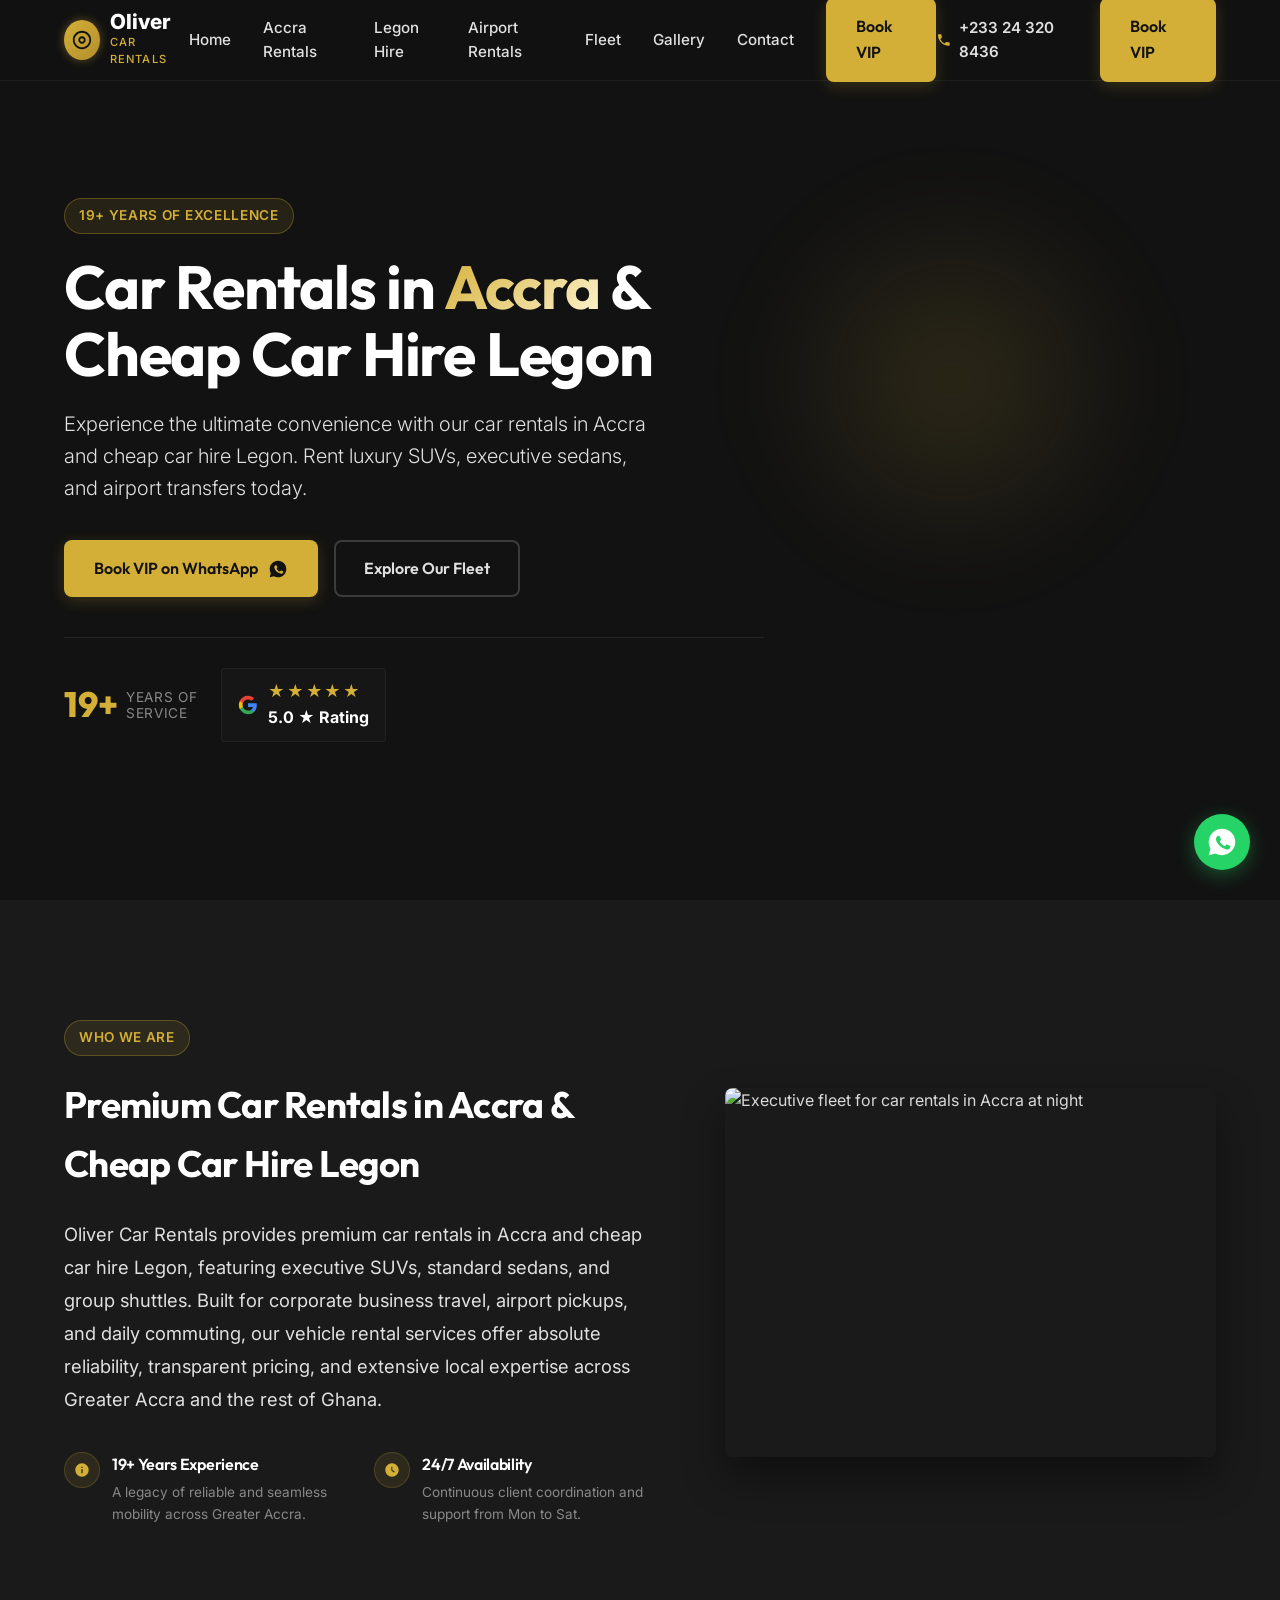
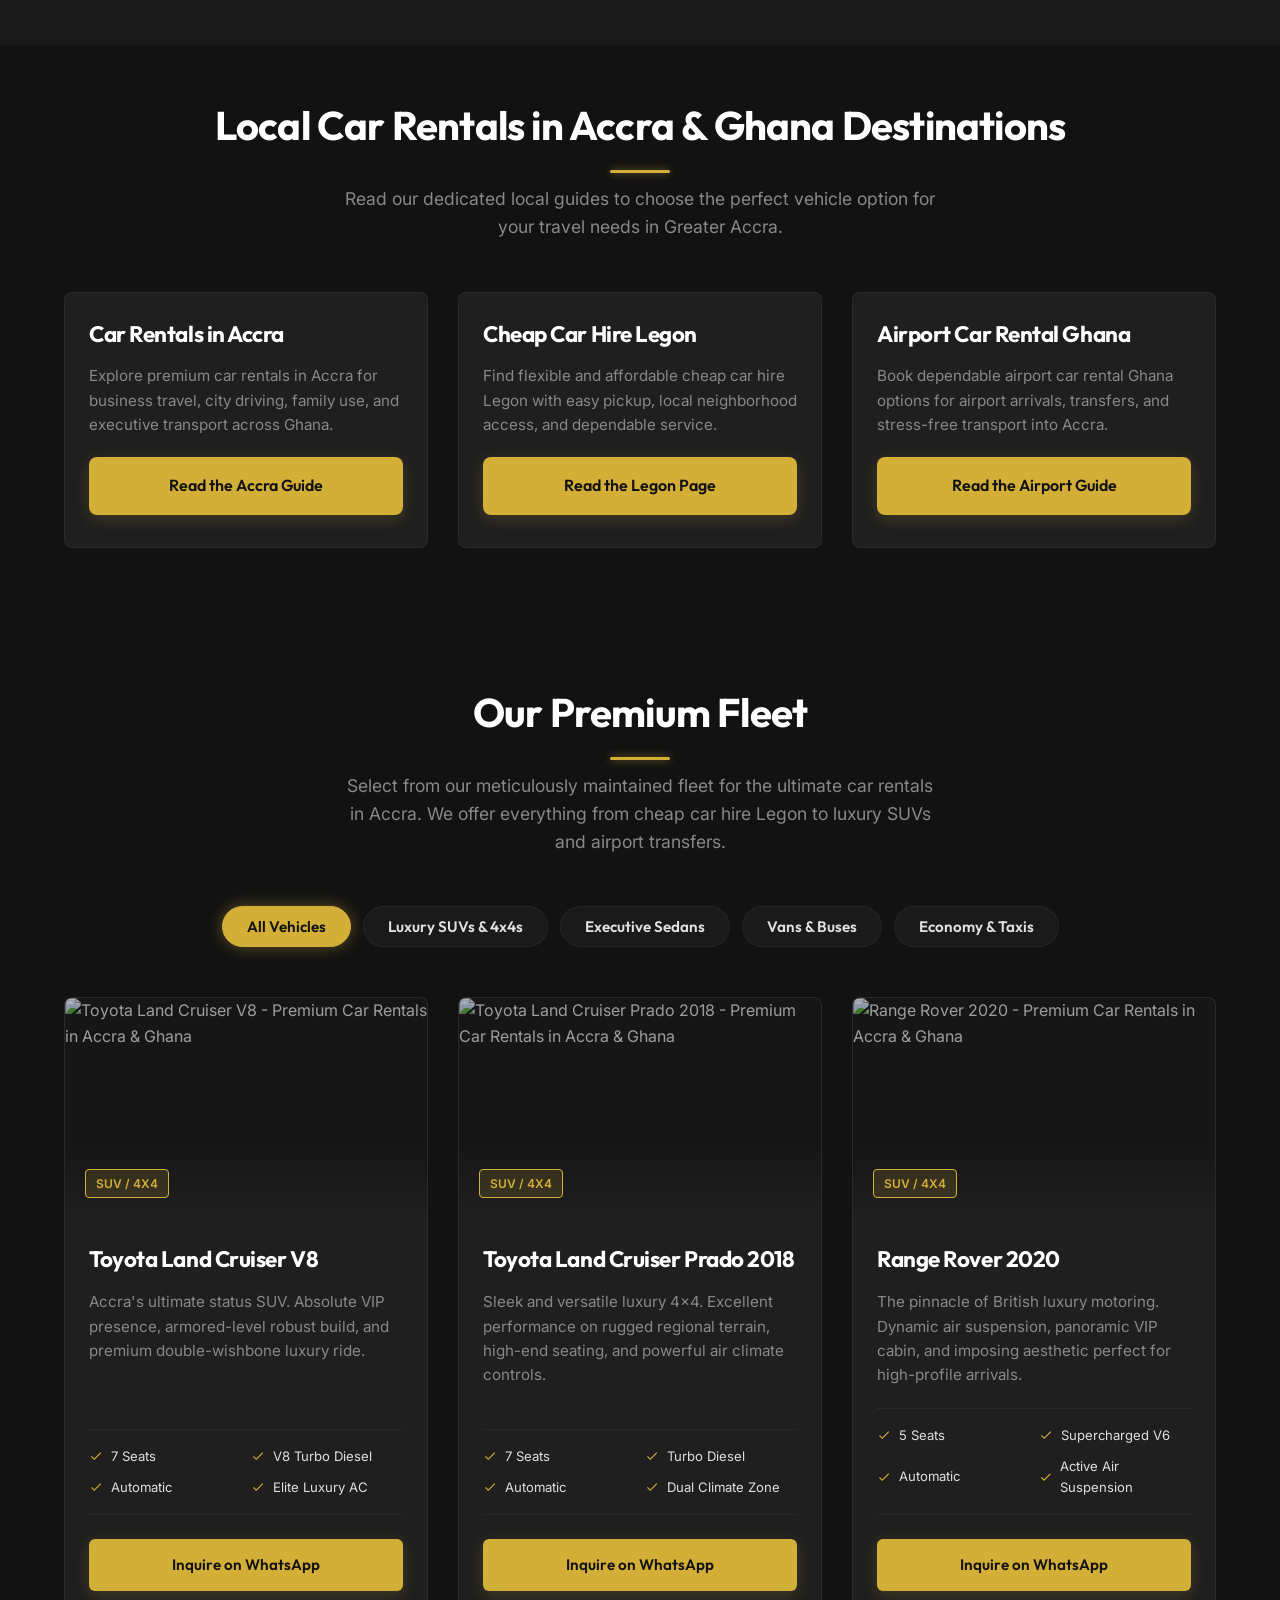
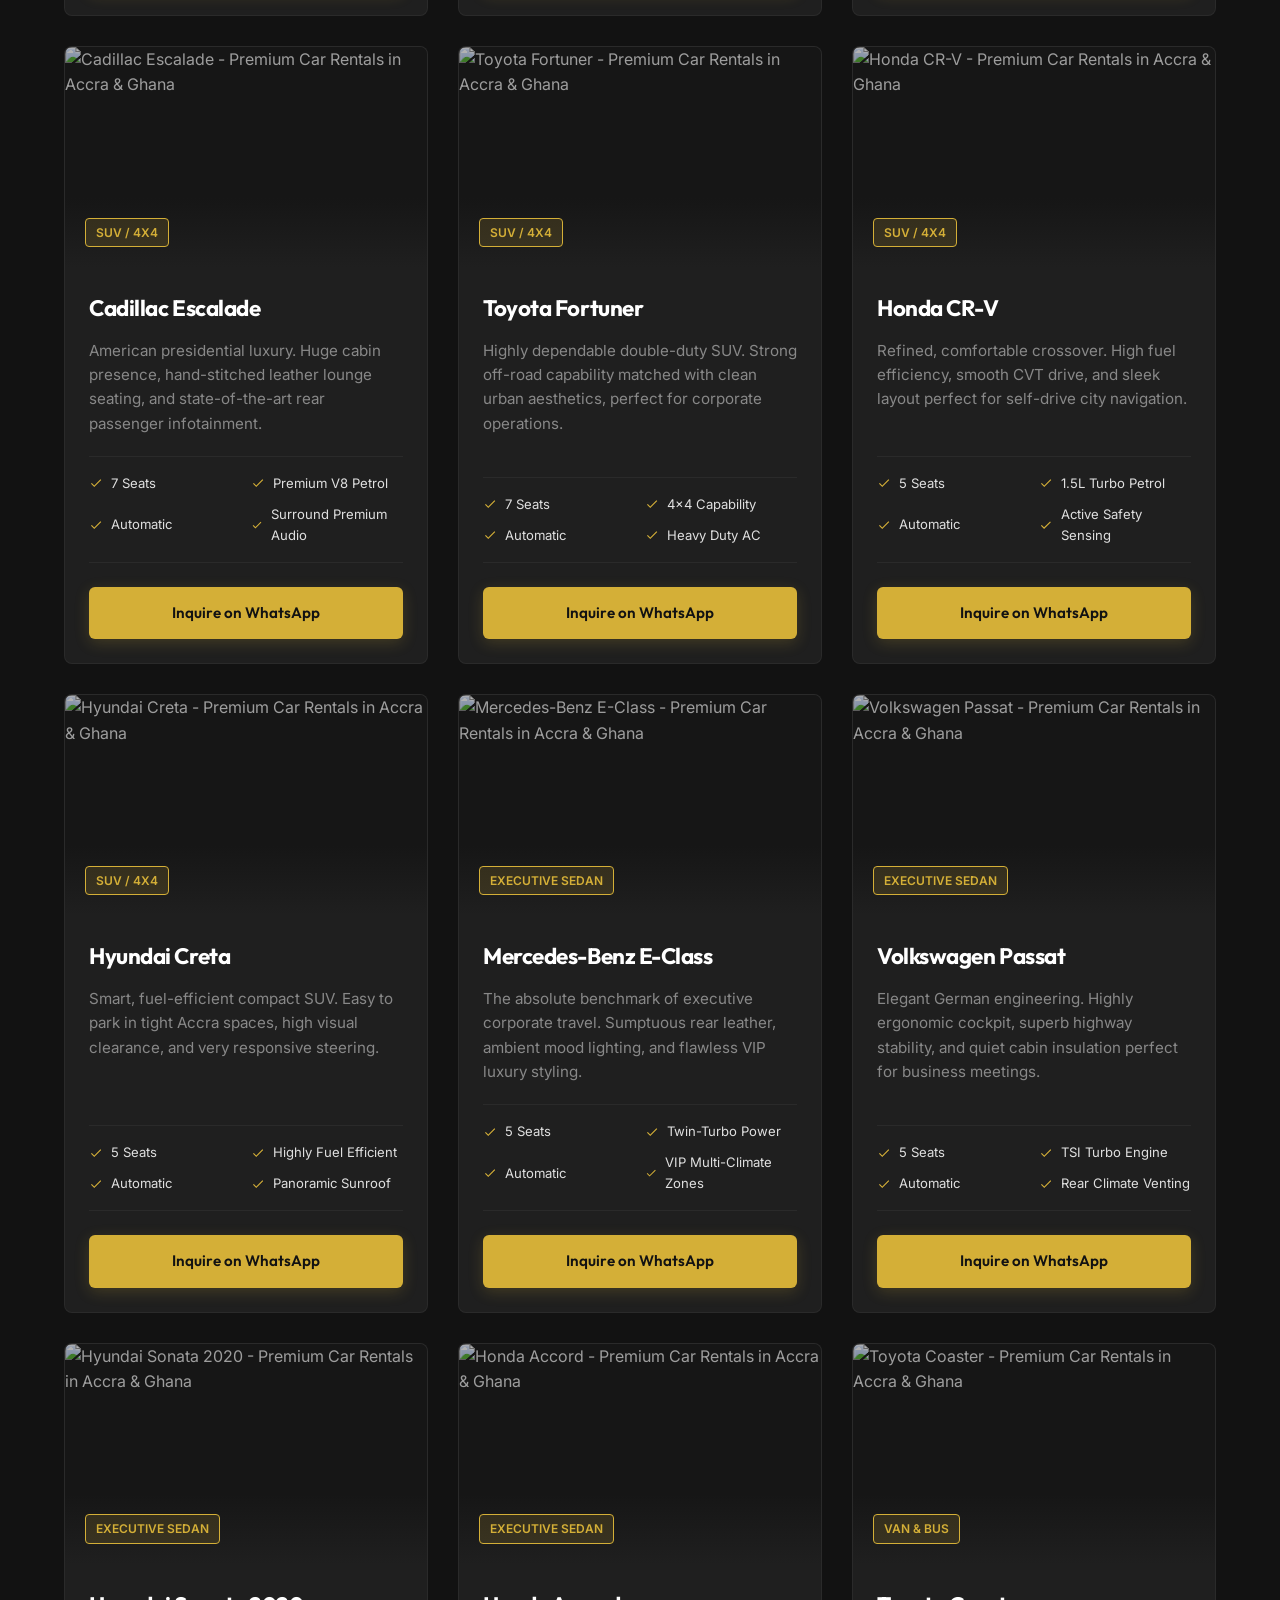
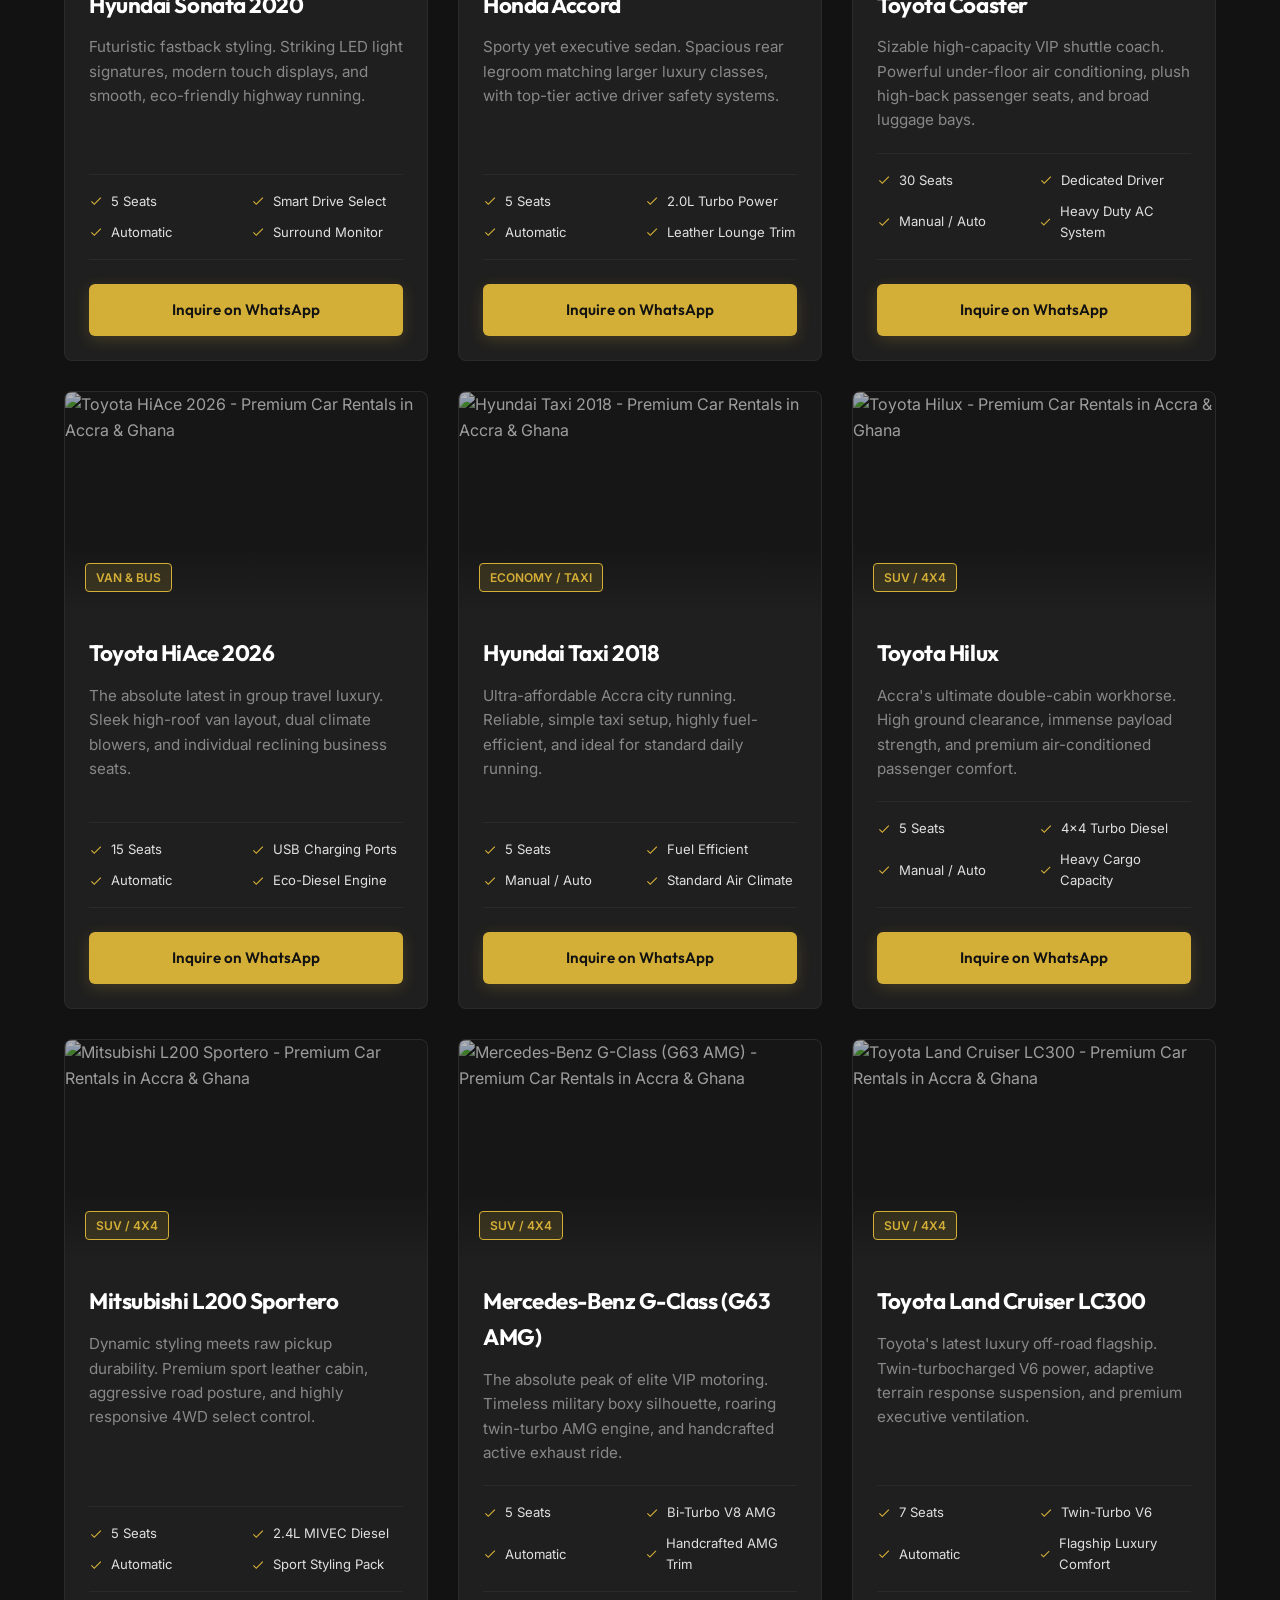
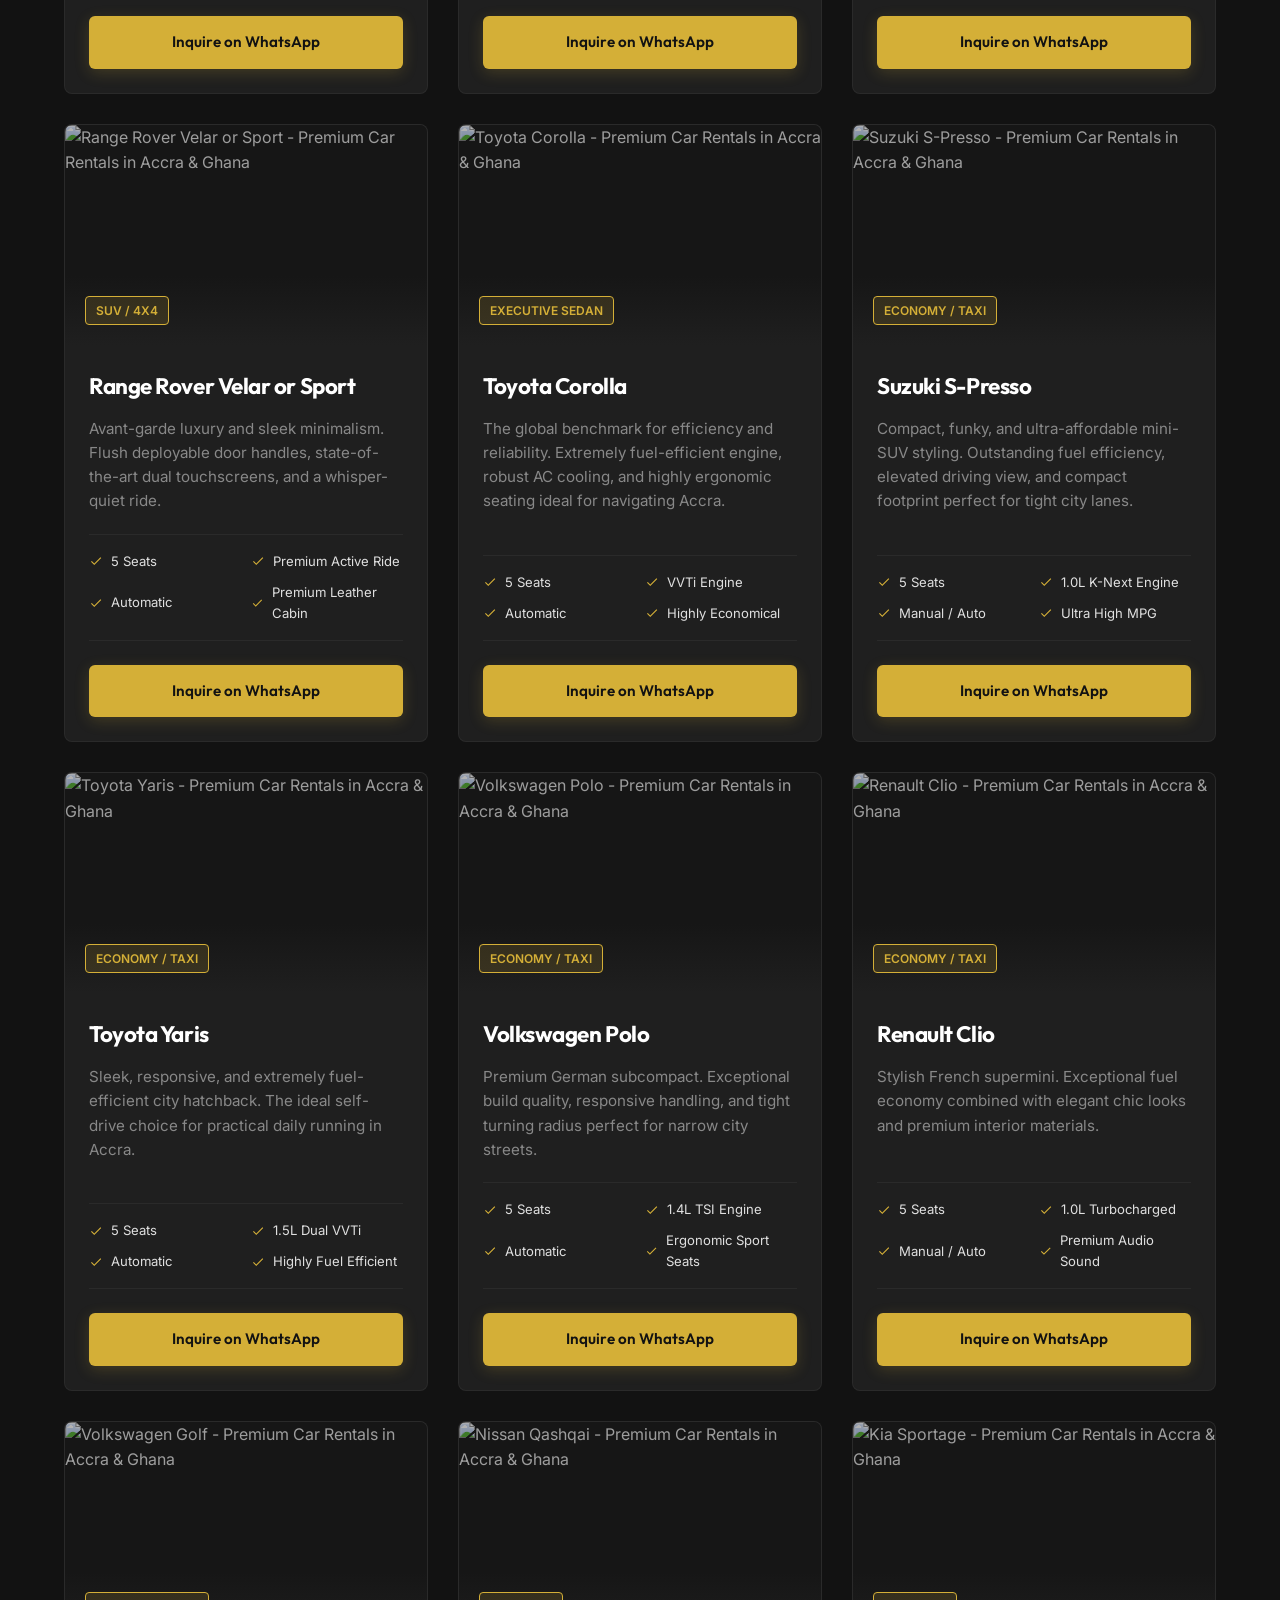
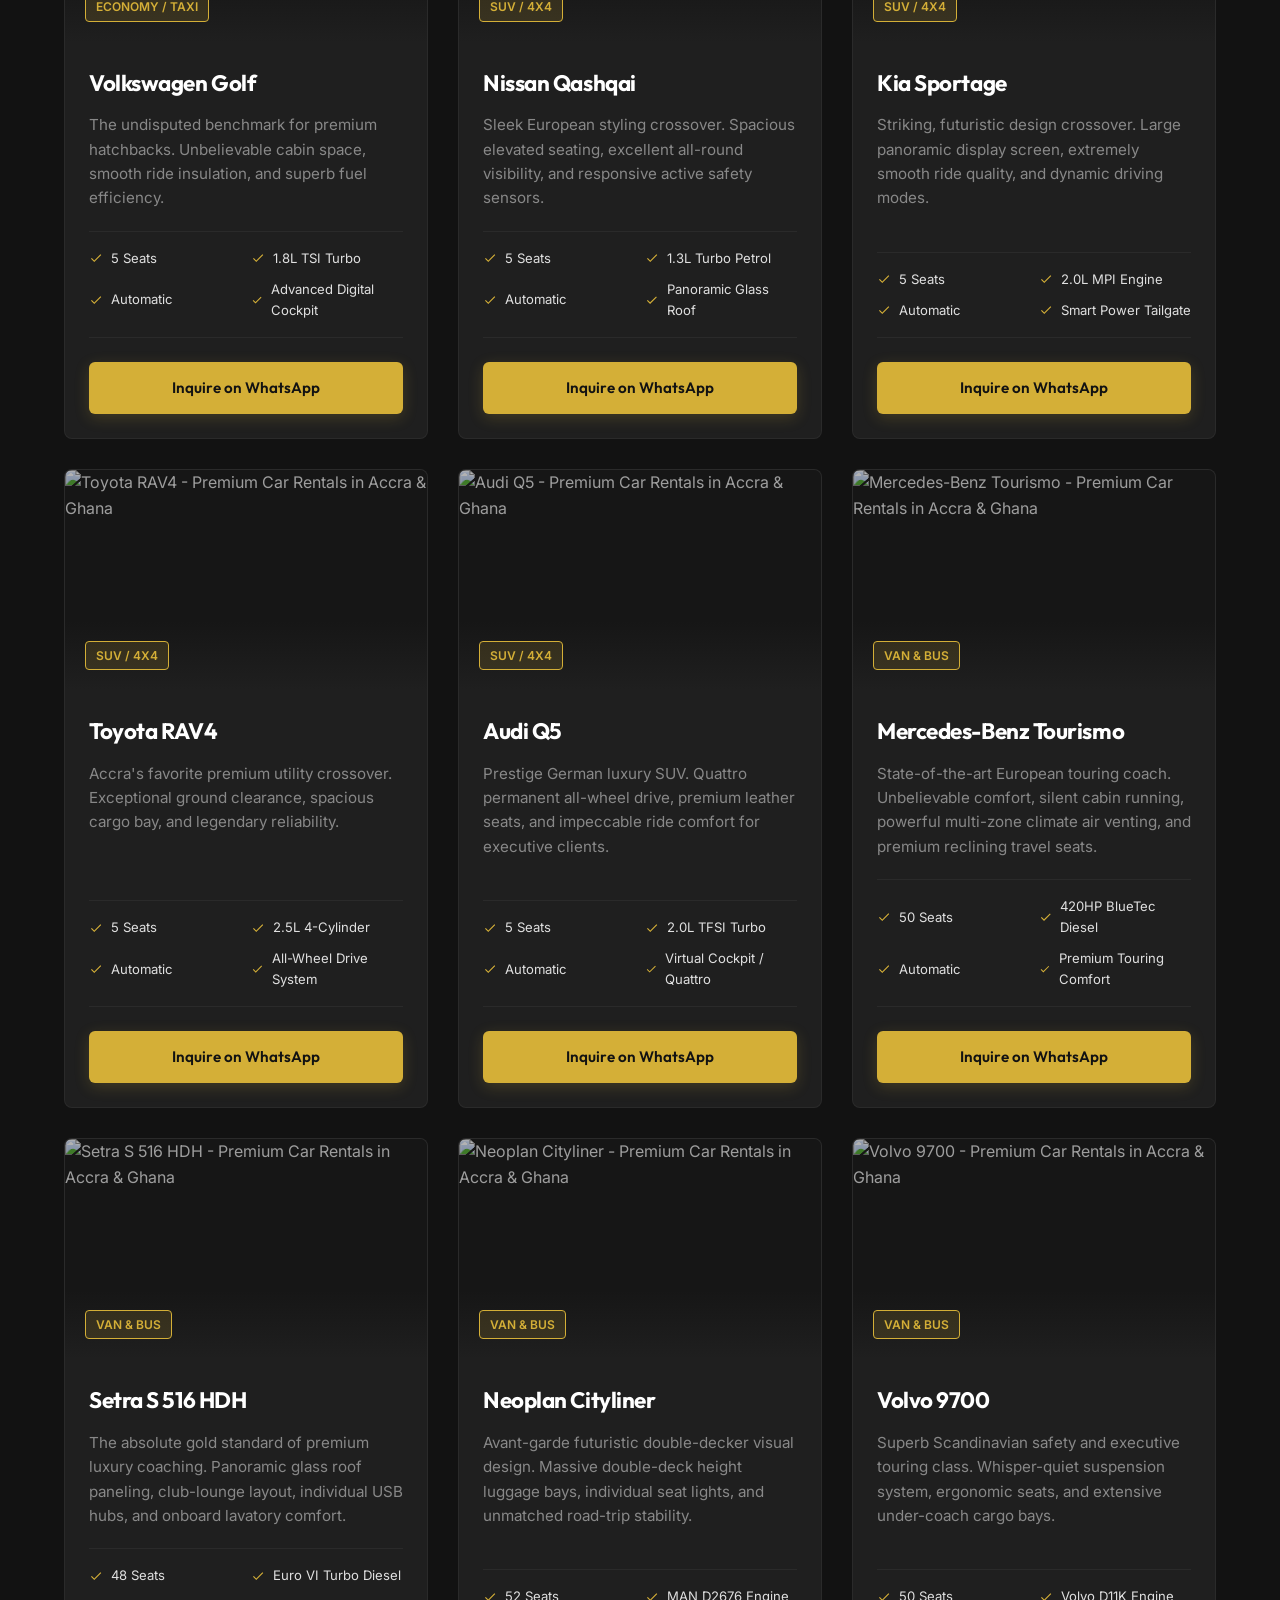
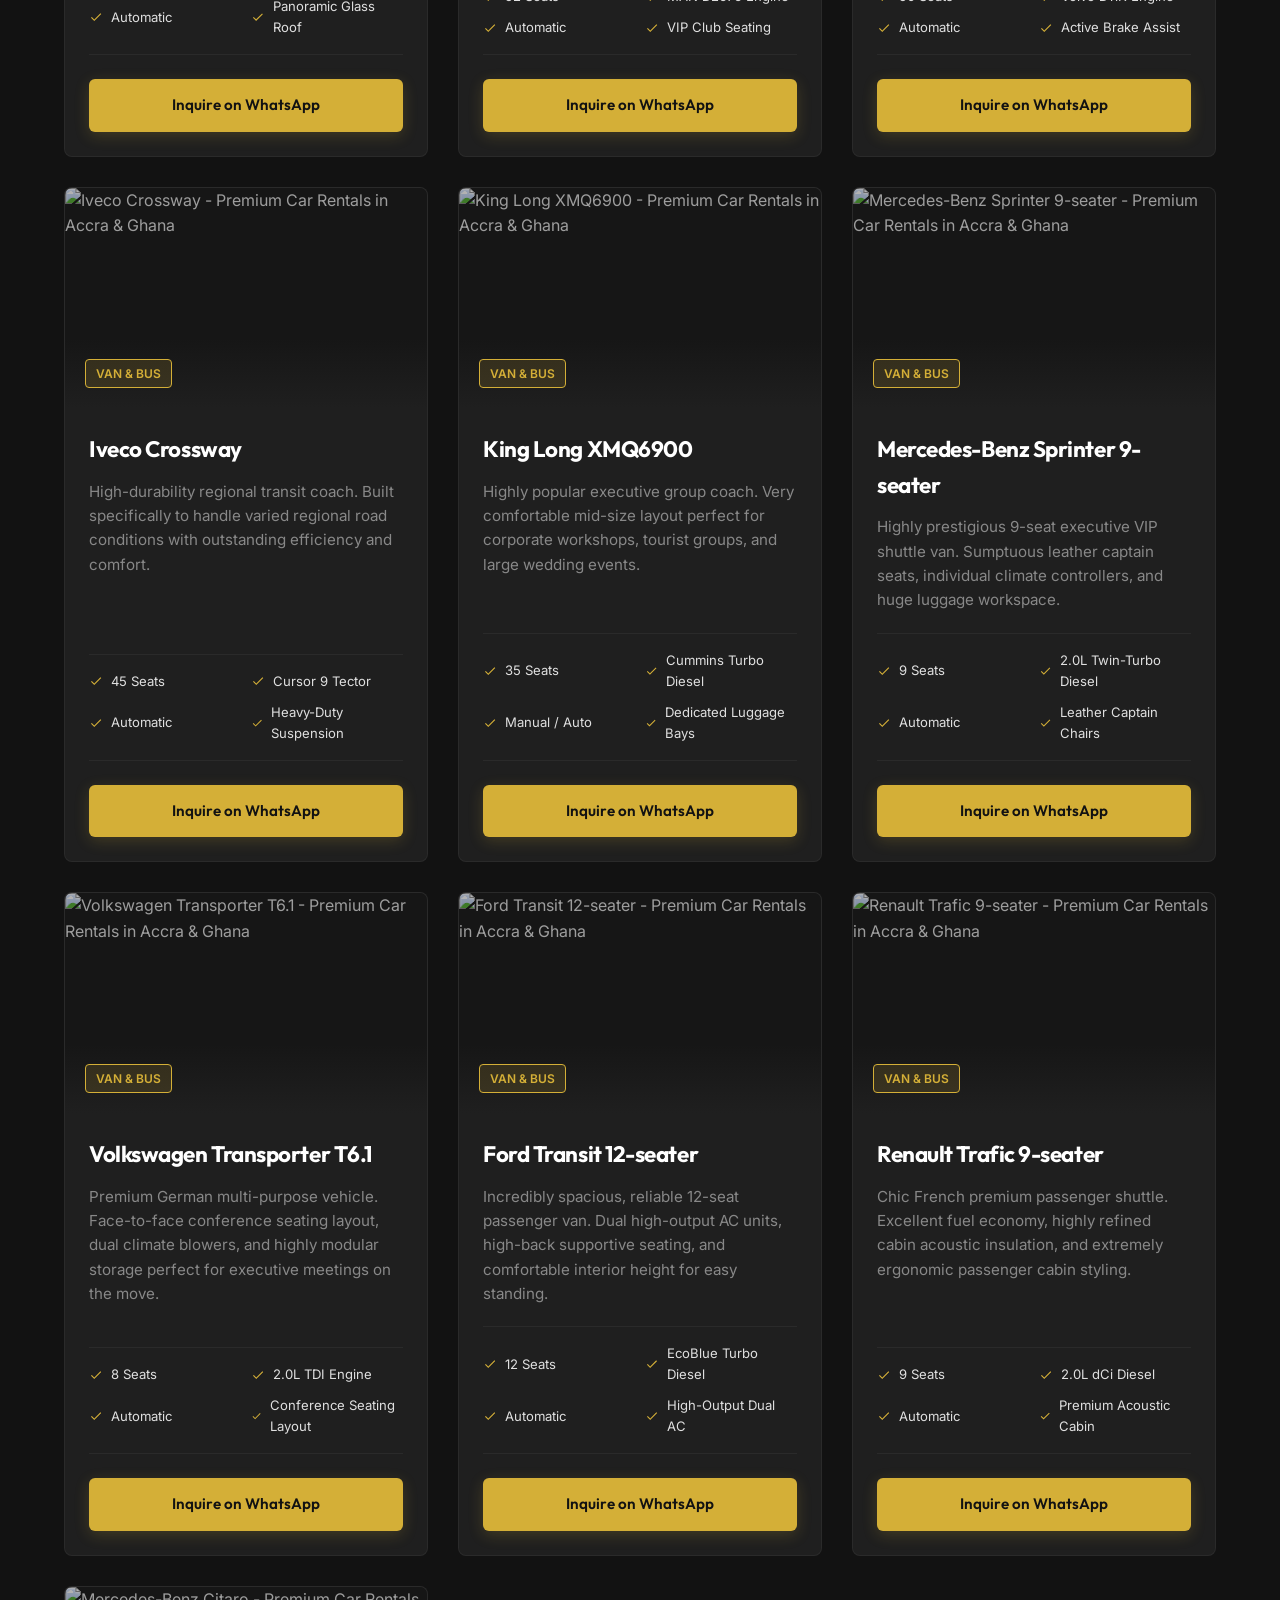
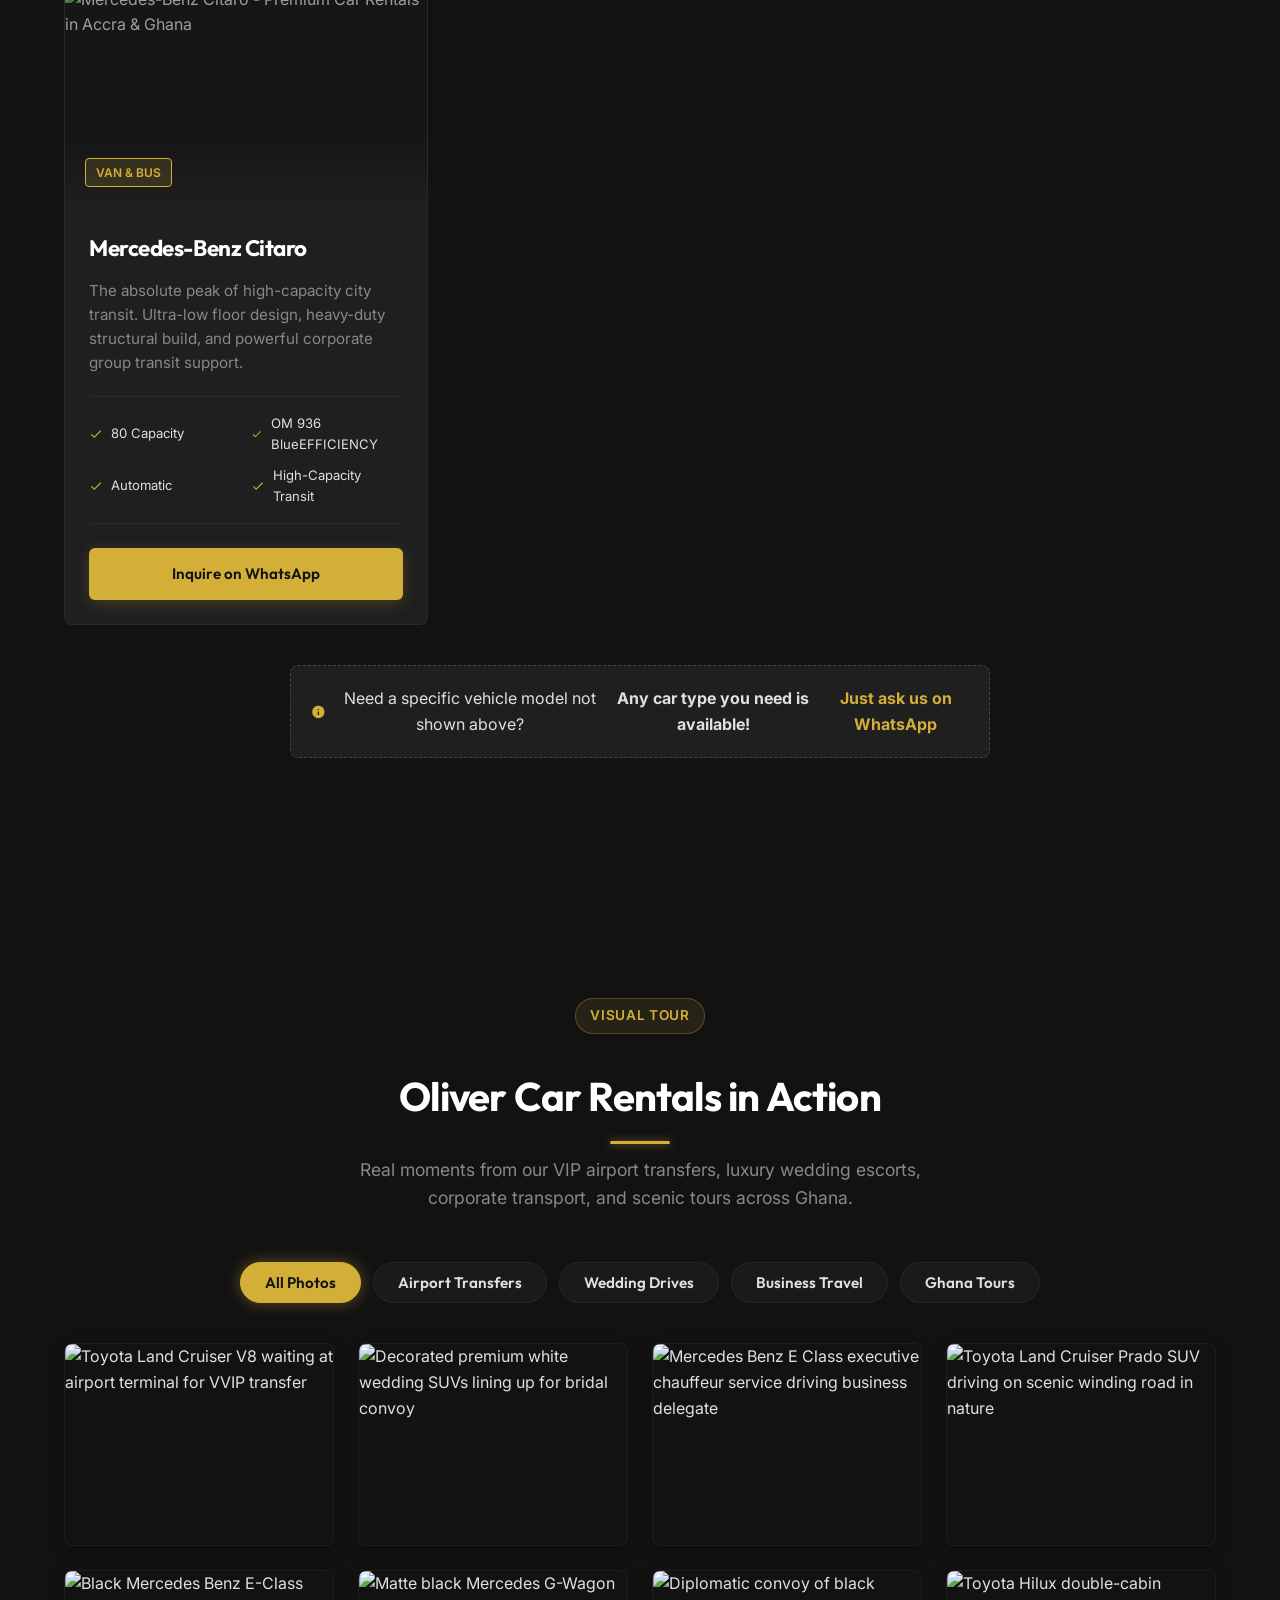
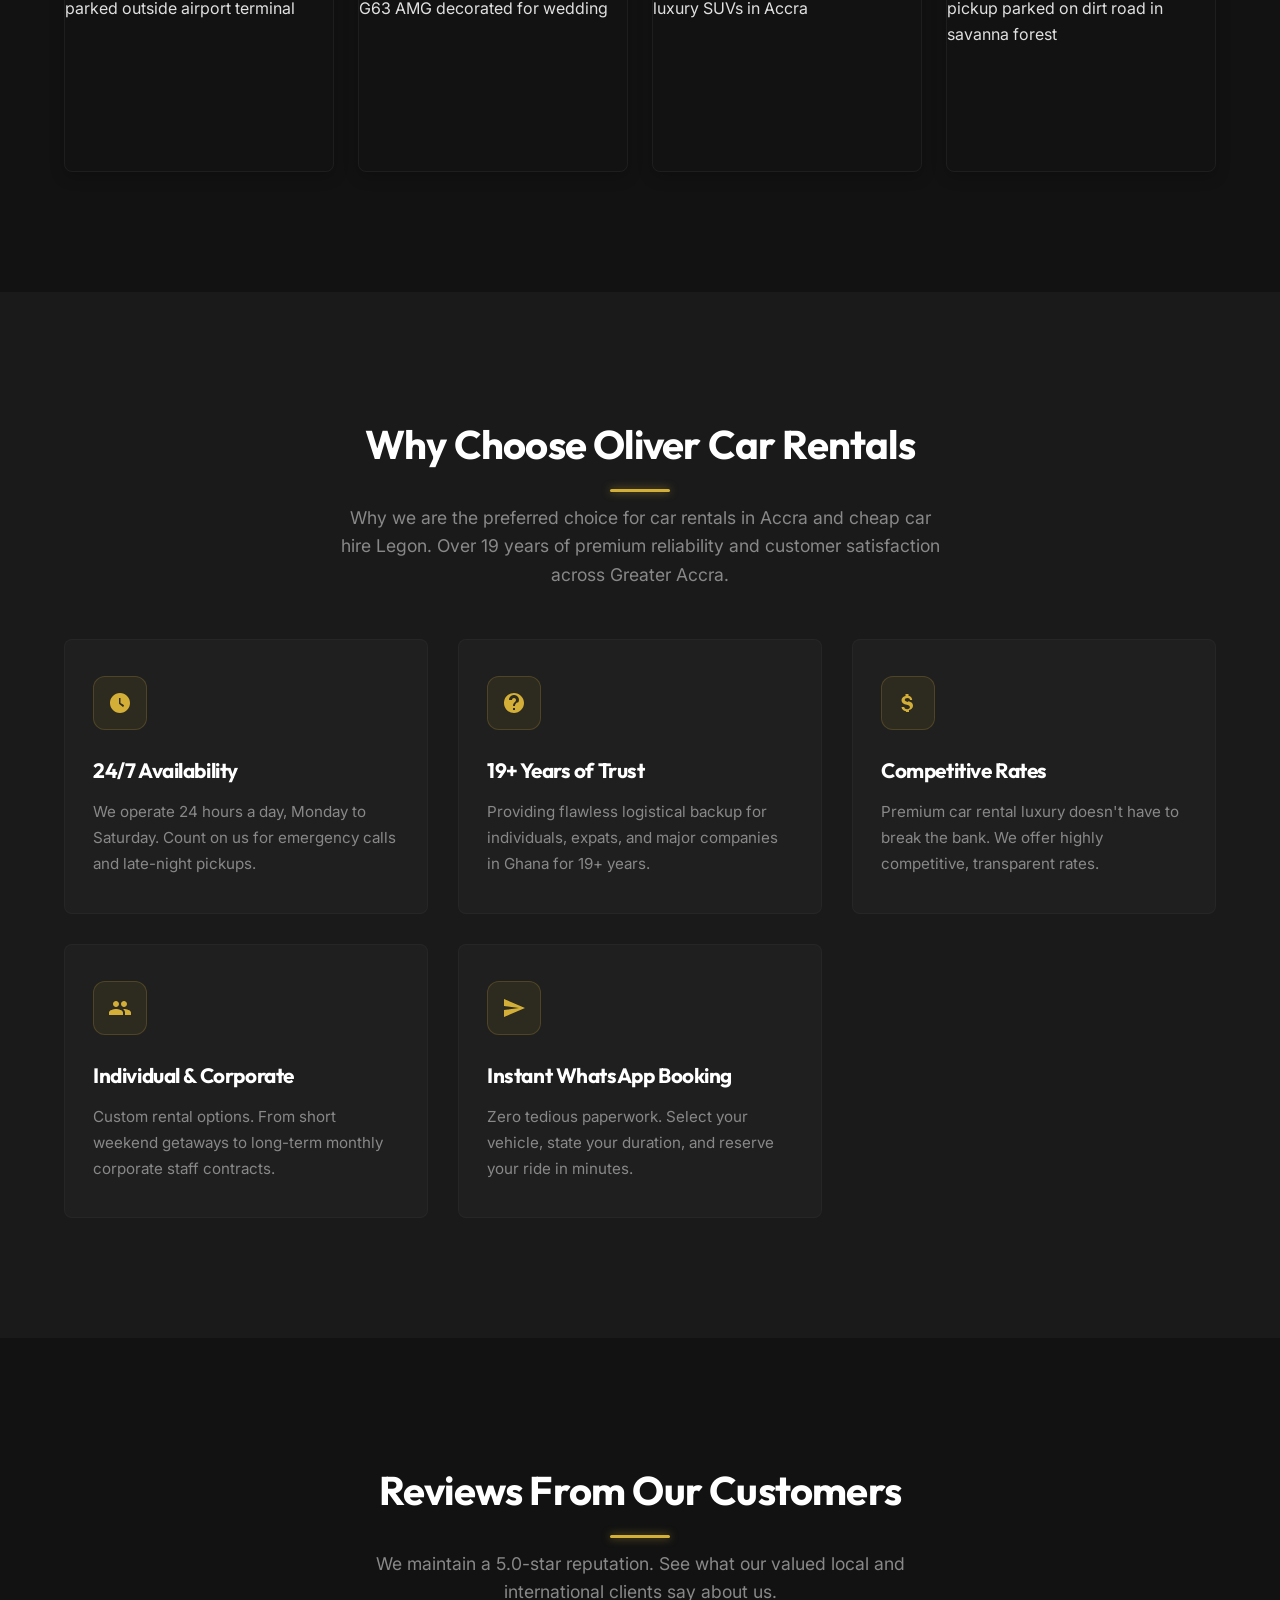
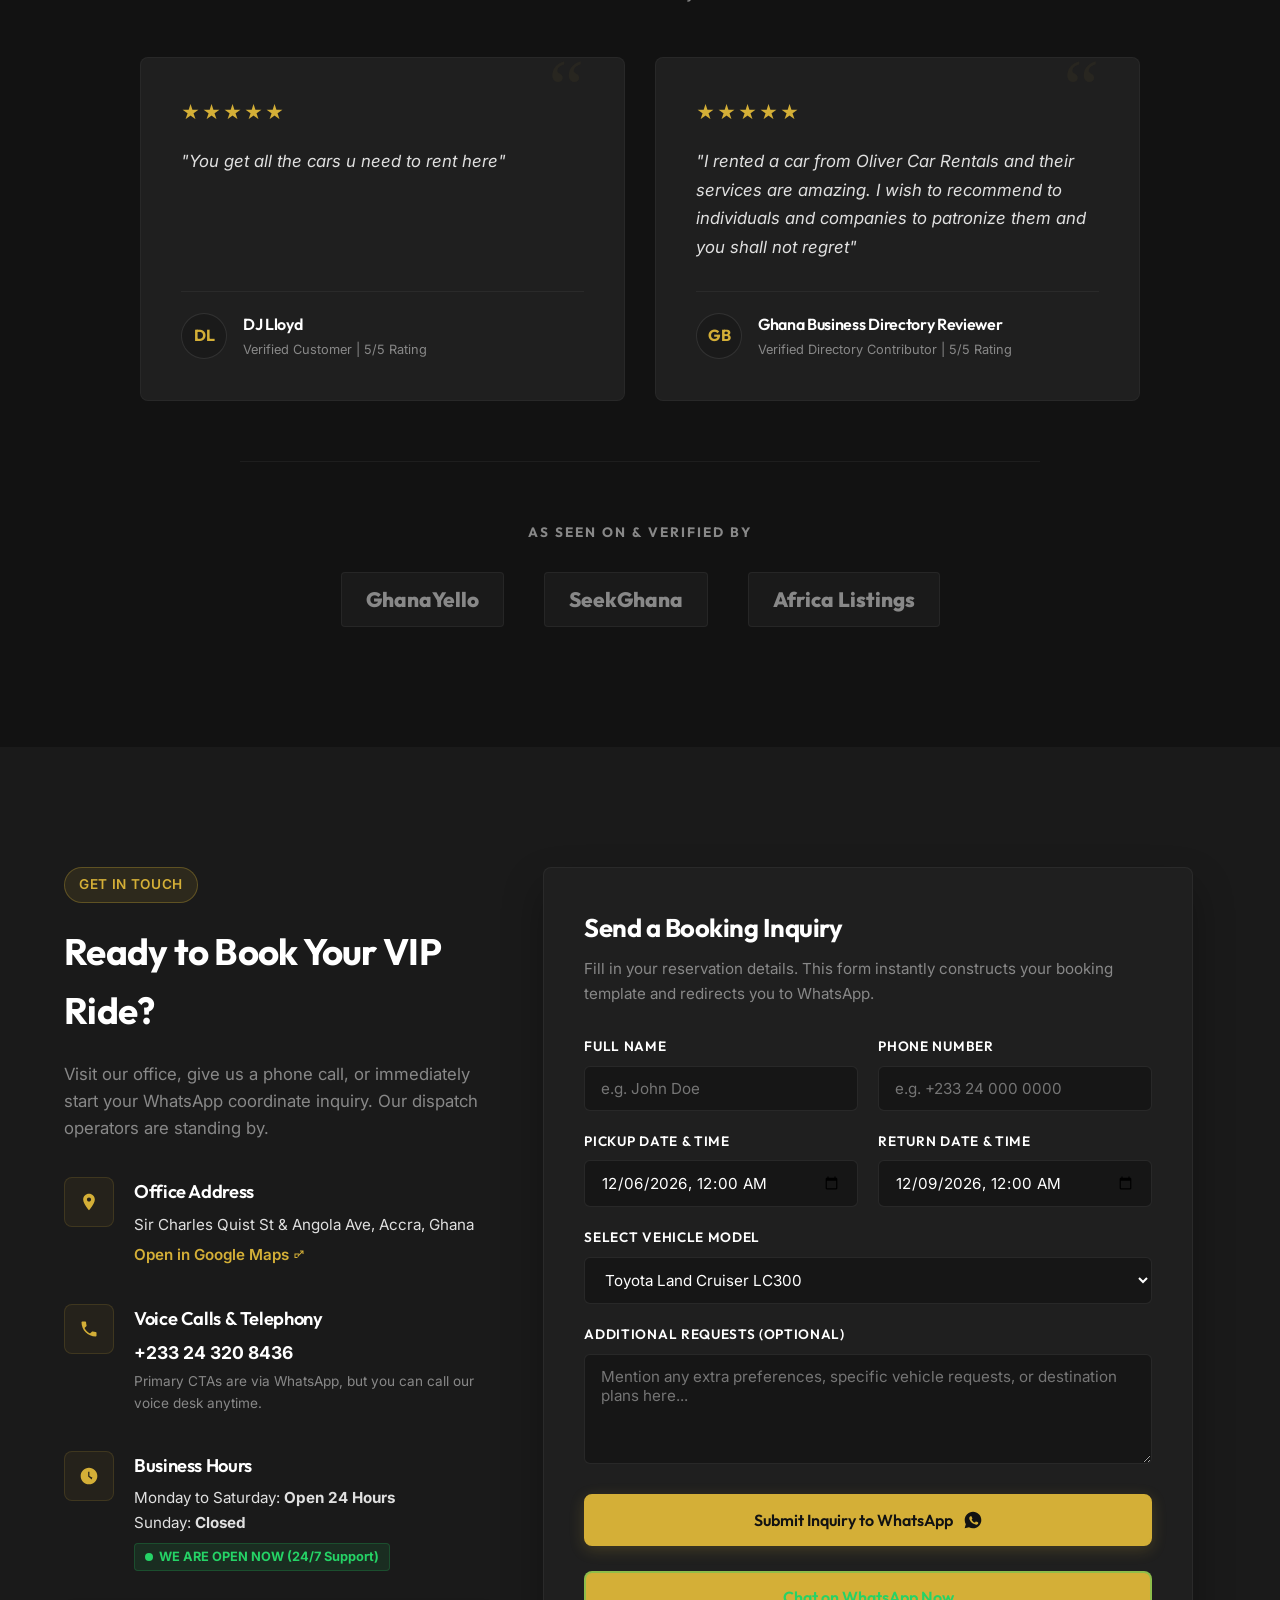
==== commit d0965485: "feat: add interactive photo gallery section with lightbox functionality" ====
--- a/index.html
+++ b/index.html
@@ -16,7 +16,7 @@
   <meta name="twitter:title" content="Oliver Car Rentals | Car Rentals in Accra & Legon">
   <meta name="twitter:description" content="Affordable car rentals in Accra, cheap car hire Legon, and professional airport car rental Ghana transfers.">
   <link rel="sitemap" href="sitemap.xml">
-  <link rel="icon" type="image/svg+xml" href="data:image/svg+xml,%3Csvg xmlns='http://www.w3.org/2000/svg' viewBox='0 0 24 24' fill='%23D4AF37'%3E%3Cpath d='M12 2C6.48 2 2 6.48 2 12s4.48 10 10 10 10-4.48 10-10S17.52 2 12 2zm0 18c-4.41 0-8-3.59-8-8s3.59-8 8-8 8 3.59 8 8-3.59 8-8 8zm0-12c-2.21 0-4 1.79-4 4s1.79 4 4 4 4-1.79 4-4-1.79-4-4-4zm0 6c-1.1 0-2-.9-2-2s.9-2 2-2 2 .9 2 2-.9 2-2 2z'/%3E%3C/svg%3E">
+  <link rel="icon" href="https://olivercarrentals.com/favicon.png">
   <script type="application/ld+json">
   {
     "@context": "https://schema.org",
@@ -1330,6 +1330,271 @@
     }
 
     /* -------------------------------------------------------------
+       6.5. INTERACTIVE PHOTO GALLERY SECTION
+       ------------------------------------------------------------- */
+    #gallery {
+      padding: 120px 0;
+      background-color: var(--bg-primary);
+    }
+
+    .gallery-tabs {
+      display: flex;
+      justify-content: center;
+      flex-wrap: wrap;
+      gap: 12px;
+      margin-bottom: 40px;
+    }
+
+    .gallery-tab {
+      background: var(--bg-secondary);
+      border: 1px solid rgba(255, 255, 255, 0.05);
+      color: var(--text-secondary);
+      padding: 10px 24px;
+      border-radius: 30px;
+      font-family: 'Outfit', sans-serif;
+      font-weight: 600;
+      font-size: 0.95rem;
+      cursor: pointer;
+      transition: all var(--transition-speed) ease;
+      outline: none;
+    }
+
+    .gallery-tab:hover, .gallery-tab.active {
+      background-color: var(--accent-gold);
+      color: var(--bg-primary);
+      border-color: var(--accent-gold);
+      box-shadow: 0 0 15px rgba(var(--accent-gold-rgb), 0.4);
+    }
+
+    .gallery-grid {
+      display: grid;
+      grid-template-columns: repeat(4, 1fr);
+      gap: 24px;
+      transition: all 0.5s ease;
+    }
+
+    @media (max-width: 1024px) {
+      .gallery-grid {
+        grid-template-columns: repeat(3, 1fr);
+      }
+    }
+    @media (max-width: 768px) {
+      .gallery-grid {
+        grid-template-columns: repeat(2, 1fr);
+      }
+    }
+    @media (max-width: 480px) {
+      .gallery-grid {
+        grid-template-columns: 1fr;
+      }
+    }
+
+    .gallery-item {
+      position: relative;
+      border-radius: var(--border-radius);
+      overflow: hidden;
+      aspect-ratio: 4 / 3;
+      cursor: pointer;
+      border: 1px solid rgba(255, 255, 255, 0.05);
+      box-shadow: 0 5px 15px rgba(0, 0, 0, 0.2);
+      transition: all var(--transition-speed) ease;
+      opacity: 0;
+      transform: translateY(15px);
+    }
+
+    .gallery-item.visible {
+      opacity: 1;
+      transform: translateY(0);
+    }
+
+    .gallery-item img {
+      width: 100%;
+      height: 100%;
+      object-fit: cover;
+      transition: transform var(--transition-speed) ease;
+    }
+
+    .gallery-item-overlay {
+      position: absolute;
+      top: 0;
+      left: 0;
+      width: 100%;
+      height: 100%;
+      background: linear-gradient(to top, rgba(18, 18, 18, 0.95) 0%, rgba(18, 18, 18, 0.4) 60%, rgba(18, 18, 18, 0.1) 100%);
+      display: flex;
+      flex-direction: column;
+      justify-content: flex-end;
+      padding: 20px;
+      opacity: 0;
+      transition: opacity var(--transition-speed) ease;
+      z-index: 2;
+    }
+
+    .gallery-item:hover .gallery-item-overlay {
+      opacity: 1;
+    }
+
+    .gallery-item:hover img {
+      transform: scale(1.1);
+    }
+
+    .gallery-item-tag {
+      align-self: flex-start;
+      background: rgba(var(--accent-gold-rgb), 0.15);
+      border: 1px solid var(--accent-gold);
+      color: var(--accent-gold);
+      font-size: 0.7rem;
+      text-transform: uppercase;
+      font-weight: 600;
+      padding: 3px 8px;
+      border-radius: 4px;
+      margin-bottom: 8px;
+    }
+
+    .gallery-item-title {
+      font-family: 'Outfit', sans-serif;
+      font-size: 1.15rem;
+      font-weight: 700;
+      color: var(--text-primary);
+      margin-bottom: 4px;
+    }
+
+    .gallery-item-desc {
+      font-size: 0.82rem;
+      color: var(--text-secondary);
+      line-height: 1.4;
+    }
+
+    /* Lightbox Modal Styles */
+    .lightbox {
+      position: fixed;
+      top: 0;
+      left: 0;
+      width: 100%;
+      height: 100%;
+      background-color: rgba(10, 10, 10, 0.95);
+      backdrop-filter: blur(8px);
+      -webkit-backdrop-filter: blur(8px);
+      display: flex;
+      align-items: center;
+      justify-content: center;
+      z-index: 2000;
+      opacity: 0;
+      pointer-events: none;
+      transition: opacity var(--transition-speed) ease;
+    }
+
+    .lightbox.active {
+      opacity: 1;
+      pointer-events: auto;
+    }
+
+    .lightbox-close {
+      position: absolute;
+      top: 25px;
+      right: 30px;
+      color: var(--text-primary);
+      font-size: 2.5rem;
+      cursor: pointer;
+      transition: color var(--transition-speed) ease;
+      z-index: 2010;
+      line-height: 1;
+    }
+
+    .lightbox-close:hover {
+      color: var(--accent-gold);
+    }
+
+    .lightbox-arrow {
+      position: absolute;
+      top: 50%;
+      transform: translateY(-50%);
+      background: rgba(26, 26, 26, 0.5);
+      border: 1px solid rgba(255, 255, 255, 0.1);
+      color: var(--text-primary);
+      font-size: 2.2rem;
+      width: 54px;
+      height: 54px;
+      border-radius: 50%;
+      cursor: pointer;
+      display: flex;
+      align-items: center;
+      justify-content: center;
+      transition: all var(--transition-speed) ease;
+      z-index: 2010;
+      outline: none;
+      user-select: none;
+    }
+
+    .lightbox-arrow:hover {
+      background: var(--accent-gold);
+      color: var(--bg-primary);
+      border-color: var(--accent-gold);
+      box-shadow: 0 0 15px rgba(var(--accent-gold-rgb), 0.4);
+    }
+
+    .lightbox-prev {
+      left: 30px;
+    }
+
+    .lightbox-next {
+      right: 30px;
+    }
+
+    @media (max-width: 768px) {
+      .lightbox-arrow {
+        width: 44px;
+        height: 44px;
+        font-size: 1.8rem;
+      }
+      .lightbox-prev {
+        left: 15px;
+      }
+      .lightbox-next {
+        right: 15px;
+      }
+    }
+
+    .lightbox-content-wrapper {
+      max-width: 85%;
+      max-height: 80vh;
+      display: flex;
+      flex-direction: column;
+      align-items: center;
+      gap: 15px;
+    }
+
+    .lightbox-content {
+      max-width: 100%;
+      max-height: 72vh;
+      object-fit: contain;
+      border-radius: var(--border-radius);
+      border: 1px solid rgba(255, 255, 255, 0.1);
+      box-shadow: 0 10px 40px rgba(0, 0, 0, 0.5);
+      animation: zoomIn 0.3s cubic-bezier(0.16, 1, 0.3, 1);
+    }
+
+    .lightbox-caption {
+      color: var(--text-primary);
+      font-family: 'Outfit', sans-serif;
+      text-align: center;
+      font-size: 1.1rem;
+      max-width: 600px;
+      line-height: 1.5;
+    }
+
+    @keyframes zoomIn {
+      from {
+        transform: scale(0.95);
+        opacity: 0;
+      }
+      to {
+        transform: scale(1);
+        opacity: 1;
+      }
+    }
+
+    /* -------------------------------------------------------------
        11. FLOATING ELEMENTS
        ------------------------------------------------------------- */
     .floating-wa-btn {
@@ -1567,6 +1832,7 @@
         <a href="cheap-car-hire-legon.html" class="nav-link" onclick="closeMenu()">Legon Hire</a>
         <a href="airport-car-rental-ghana.html" class="nav-link" onclick="closeMenu()">Airport Rentals</a>
         <a href="#fleet" class="nav-link" onclick="closeMenu()">Fleet</a>
+        <a href="#gallery" class="nav-link" onclick="closeMenu()">Gallery</a>
         <a href="#contact" class="nav-link" onclick="closeMenu()">Contact</a>
         <a href="javascript:void(0)" class="btn btn-gold btn-header-cta" onclick="handleGeneralWhatsAppInquiry('header'); closeMenu()">Book VIP</a>
       </nav>
@@ -2232,6 +2498,33 @@
           Need a specific vehicle model not shown above? <strong>Any car type you need is available!</strong> 
           <a href="javascript:void(0)" onclick="handleGeneralWhatsAppInquiry('custom_fleet_request')">Just ask us on WhatsApp</a>
         </p>
+      </div>
+    </div>
+  </section>
+
+  <!-- -------------------------------------------------------------
+       INTERACTIVE PHOTO GALLERY SECTION
+       ------------------------------------------------------------- -->
+  <section id="gallery">
+    <div class="container">
+      <div class="center-title-wrapper" style="text-align: center; margin-bottom: 50px;">
+        <span class="badge">Visual Tour</span>
+        <h2 class="section-title" style="margin-top: 10px;">Oliver Car Rentals in Action</h2>
+        <p class="section-subtitle" style="margin-bottom: 0;">Real moments from our VIP airport transfers, luxury wedding escorts, corporate transport, and scenic tours across Ghana.</p>
+      </div>
+
+      <!-- Category Filter Tabs -->
+      <div class="gallery-tabs">
+        <button class="gallery-tab active" data-gallery-filter="all">All Photos</button>
+        <button class="gallery-tab" data-gallery-filter="airport">Airport Transfers</button>
+        <button class="gallery-tab" data-gallery-filter="wedding">Wedding Drives</button>
+        <button class="gallery-tab" data-gallery-filter="corporate">Business Travel</button>
+        <button class="gallery-tab" data-gallery-filter="tours">Ghana Tours</button>
+      </div>
+
+      <!-- Gallery Grid -->
+      <div class="gallery-grid" id="galleryGrid">
+        <!-- Rendered dynamically by JavaScript -->
       </div>
     </div>
   </section>
@@ -2607,6 +2900,17 @@
     <div class="wa-tooltip">Chat VIP Now</div>
   </a>
 
+  <!-- Lightbox Modal -->
+  <div class="lightbox" id="lightboxModal" role="dialog" aria-modal="true" aria-hidden="true">
+    <span class="lightbox-close" id="lightboxClose" aria-label="Close Lightbox">&times;</span>
+    <button class="lightbox-arrow lightbox-prev" id="lightboxPrev" aria-label="Previous Image">&#8249;</button>
+    <button class="lightbox-arrow lightbox-next" id="lightboxNext" aria-label="Next Image">&#8250;</button>
+    <div class="lightbox-content-wrapper">
+      <img class="lightbox-content" id="lightboxImg" src="" alt="">
+      <div class="lightbox-caption" id="lightboxCaption"></div>
+    </div>
+  </div>
+
   <!-- -------------------------------------------------------------
        JAVASCRIPT LOGIC
        ------------------------------------------------------------- -->
@@ -3304,6 +3608,186 @@
       container.innerHTML = statusHTML;
     }
 
+    // -------------------------------------------------------------
+    // PHOTO GALLERY DATA & LIGHTBOX LOGIC
+    // -------------------------------------------------------------
+    const galleryData = [
+      {
+        id: "gal_1",
+        category: "airport",
+        title: "VIP Airport Transfer",
+        desc: "Toyota Land Cruiser V8 waiting at Kotoka International Airport (KIA), Accra.",
+        image: "https://images.unsplash.com/photo-1542362567-b07eac790acd?auto=format&fit=crop&q=80&w=800",
+        alt: "Toyota Land Cruiser V8 waiting at airport terminal for VVIP transfer"
+      },
+      {
+        id: "gal_2",
+        category: "wedding",
+        title: "Bridal Escort Convoy",
+        desc: "Decorated premium white SUVs prepared for a bridal ceremony in Accra.",
+        image: "https://images.unsplash.com/photo-1519741497674-611481863552?auto=format&fit=crop&q=80&w=800",
+        alt: "Decorated premium white wedding SUVs lining up for bridal convoy"
+      },
+      {
+        id: "gal_3",
+        category: "corporate",
+        title: "Executive Chauffeur Drive",
+        desc: "Mercedes-Benz E-Class providing business travel coordination for delegates.",
+        image: "https://images.unsplash.com/photo-1449965408869-eaa3f722e40d?auto=format&fit=crop&q=80&w=800",
+        alt: "Mercedes Benz E Class executive chauffeur service driving business delegate"
+      },
+      {
+        id: "gal_4",
+        category: "tours",
+        title: "Scenic Akosombo Tour",
+        desc: "Toyota Land Cruiser Prado exploring Volta Region landscapes.",
+        image: "https://images.unsplash.com/photo-1533473359331-0135ef1b58bf?auto=format&fit=crop&q=80&w=800",
+        alt: "Toyota Land Cruiser Prado SUV driving on scenic winding road in nature"
+      },
+      {
+        id: "gal_5",
+        category: "airport",
+        title: "Accra Airport VVIP Lounge",
+        desc: "Black Mercedes-Benz E-Class parked outside KIA Terminal 3 VIP wing.",
+        image: "https://images.unsplash.com/photo-1618843479313-40f8afb4b4d8?auto=format&fit=crop&q=80&w=800",
+        alt: "Black Mercedes Benz E-Class parked outside airport terminal"
+      },
+      {
+        id: "gal_6",
+        category: "wedding",
+        title: "Mercedes G63 Wedding Convoy",
+        desc: "Our VVIP black G-Wagon prepared for an executive wedding drive.",
+        image: "https://images.unsplash.com/photo-1520050206274-a1ae446cb3cc?auto=format&fit=crop&q=80&w=800",
+        alt: "Matte black Mercedes G-Wagon G63 AMG decorated for wedding"
+      },
+      {
+        id: "gal_7",
+        category: "corporate",
+        title: "Diplomatic SUV Convoy",
+        desc: "Lined up black premium SUVs for a corporate conference transfer.",
+        image: "https://images.unsplash.com/photo-1606016159991-dfe4f974be5c?auto=format&fit=crop&q=80&w=800",
+        alt: "Diplomatic convoy of black luxury SUVs in Accra"
+      },
+      {
+        id: "gal_8",
+        category: "tours",
+        title: "Ghana Off-Road Safari",
+        desc: "Toyota Hilux double-cabin 4x4 pickup on tour in Shai Hills Reserve.",
+        image: "https://images.unsplash.com/photo-1617469767053-d3b508a0d84e?auto=format&fit=crop&q=80&w=800",
+        alt: "Toyota Hilux double-cabin pickup parked on dirt road in savanna forest"
+      }
+    ];
+
+    let currentFilteredGallery = [...galleryData];
+    let activeLightboxIndex = 0;
+
+    function renderGalleryGrid(filter = 'all') {
+      const grid = document.getElementById('galleryGrid');
+      if (!grid) return;
+
+      grid.innerHTML = '';
+      currentFilteredGallery = galleryData.filter(item => filter === 'all' || item.category === filter);
+
+      currentFilteredGallery.forEach((item, index) => {
+        const itemHTML = `
+          <div class="gallery-item" data-category="${item.category}" onclick="openLightbox(${index})">
+            <img src="${item.image}" alt="${item.alt}" loading="lazy" decoding="async">
+            <div class="gallery-item-overlay">
+              <span class="gallery-item-tag">${item.category === 'airport' ? 'Airport' : item.category === 'wedding' ? 'Wedding' : item.category === 'corporate' ? 'Business' : 'Tour'}</span>
+              <h3 class="gallery-item-title">${item.title}</h3>
+              <p class="gallery-item-desc">${item.desc}</p>
+            </div>
+          </div>
+        `;
+        grid.insertAdjacentHTML('beforeend', itemHTML);
+      });
+
+      // Animate items entry
+      setTimeout(() => {
+        const items = grid.querySelectorAll('.gallery-item');
+        items.forEach((item, idx) => {
+          setTimeout(() => {
+            item.classList.add('visible');
+          }, idx * 40);
+        });
+      }, 50);
+    }
+
+    function initPhotoGallery() {
+      // 1. Initial Render
+      renderGalleryGrid('all');
+
+      // 2. Filter tabs click events
+      const galleryTabs = document.querySelectorAll('.gallery-tab');
+      galleryTabs.forEach(tab => {
+        tab.addEventListener('click', () => {
+          galleryTabs.forEach(t => t.classList.remove('active'));
+          tab.classList.add('active');
+          const filter = tab.getAttribute('data-gallery-filter');
+          renderGalleryGrid(filter);
+        });
+      });
+
+      // 3. Lightbox Close, Prev, Next buttons
+      document.getElementById('lightboxClose').addEventListener('click', closeLightbox);
+      document.getElementById('lightboxPrev').addEventListener('click', prevLightboxImage);
+      document.getElementById('lightboxNext').addEventListener('click', nextLightboxImage);
+
+      // Close on clicking outside the image
+      document.getElementById('lightboxModal').addEventListener('click', (e) => {
+        if (e.target.id === 'lightboxModal' || e.target.classList.contains('lightbox-content-wrapper')) {
+          closeLightbox();
+        }
+      });
+
+      // Keyboard support
+      document.addEventListener('keydown', (e) => {
+        const lightbox = document.getElementById('lightboxModal');
+        if (!lightbox.classList.contains('active')) return;
+
+        if (e.key === 'Escape') closeLightbox();
+        if (e.key === 'ArrowLeft') prevLightboxImage();
+        if (e.key === 'ArrowRight') nextLightboxImage();
+      });
+    }
+
+    function openLightbox(index) {
+      activeLightboxIndex = index;
+      const modal = document.getElementById('lightboxModal');
+      const img = document.getElementById('lightboxImg');
+      const caption = document.getElementById('lightboxCaption');
+      
+      const item = currentFilteredGallery[index];
+      if (!item) return;
+
+      img.src = item.image;
+      img.alt = item.alt;
+      caption.innerHTML = `<strong>${item.title}</strong> — ${item.desc}`;
+      
+      modal.classList.add('active');
+      modal.setAttribute('aria-hidden', 'false');
+      document.body.style.overflow = 'hidden'; // Stop scrolling
+    }
+
+    function closeLightbox() {
+      const modal = document.getElementById('lightboxModal');
+      modal.classList.remove('active');
+      modal.setAttribute('aria-hidden', 'true');
+      document.body.style.overflow = ''; // Resume scrolling
+    }
+
+    function prevLightboxImage() {
+      let prevIndex = activeLightboxIndex - 1;
+      if (prevIndex < 0) prevIndex = currentFilteredGallery.length - 1;
+      openLightbox(prevIndex);
+    }
+
+    function nextLightboxImage() {
+      let nextIndex = activeLightboxIndex + 1;
+      if (nextIndex >= currentFilteredGallery.length) nextIndex = 0;
+      openLightbox(nextIndex);
+    }
+
     // Initialize Page states
     document.addEventListener('DOMContentLoaded', () => {
       // 1. Initial Render of All vehicles
@@ -3312,6 +3796,9 @@
       // 2. Render Business Hours
       renderLiveBusinessStatus();
       setInterval(renderLiveBusinessStatus, 60000);
+
+      // 3. Initialize Photo Gallery
+      initPhotoGallery();
 
       // 3. Pre-set default dates (Pickup today in +2 hours, return in 3 days)
       const now = new Date();
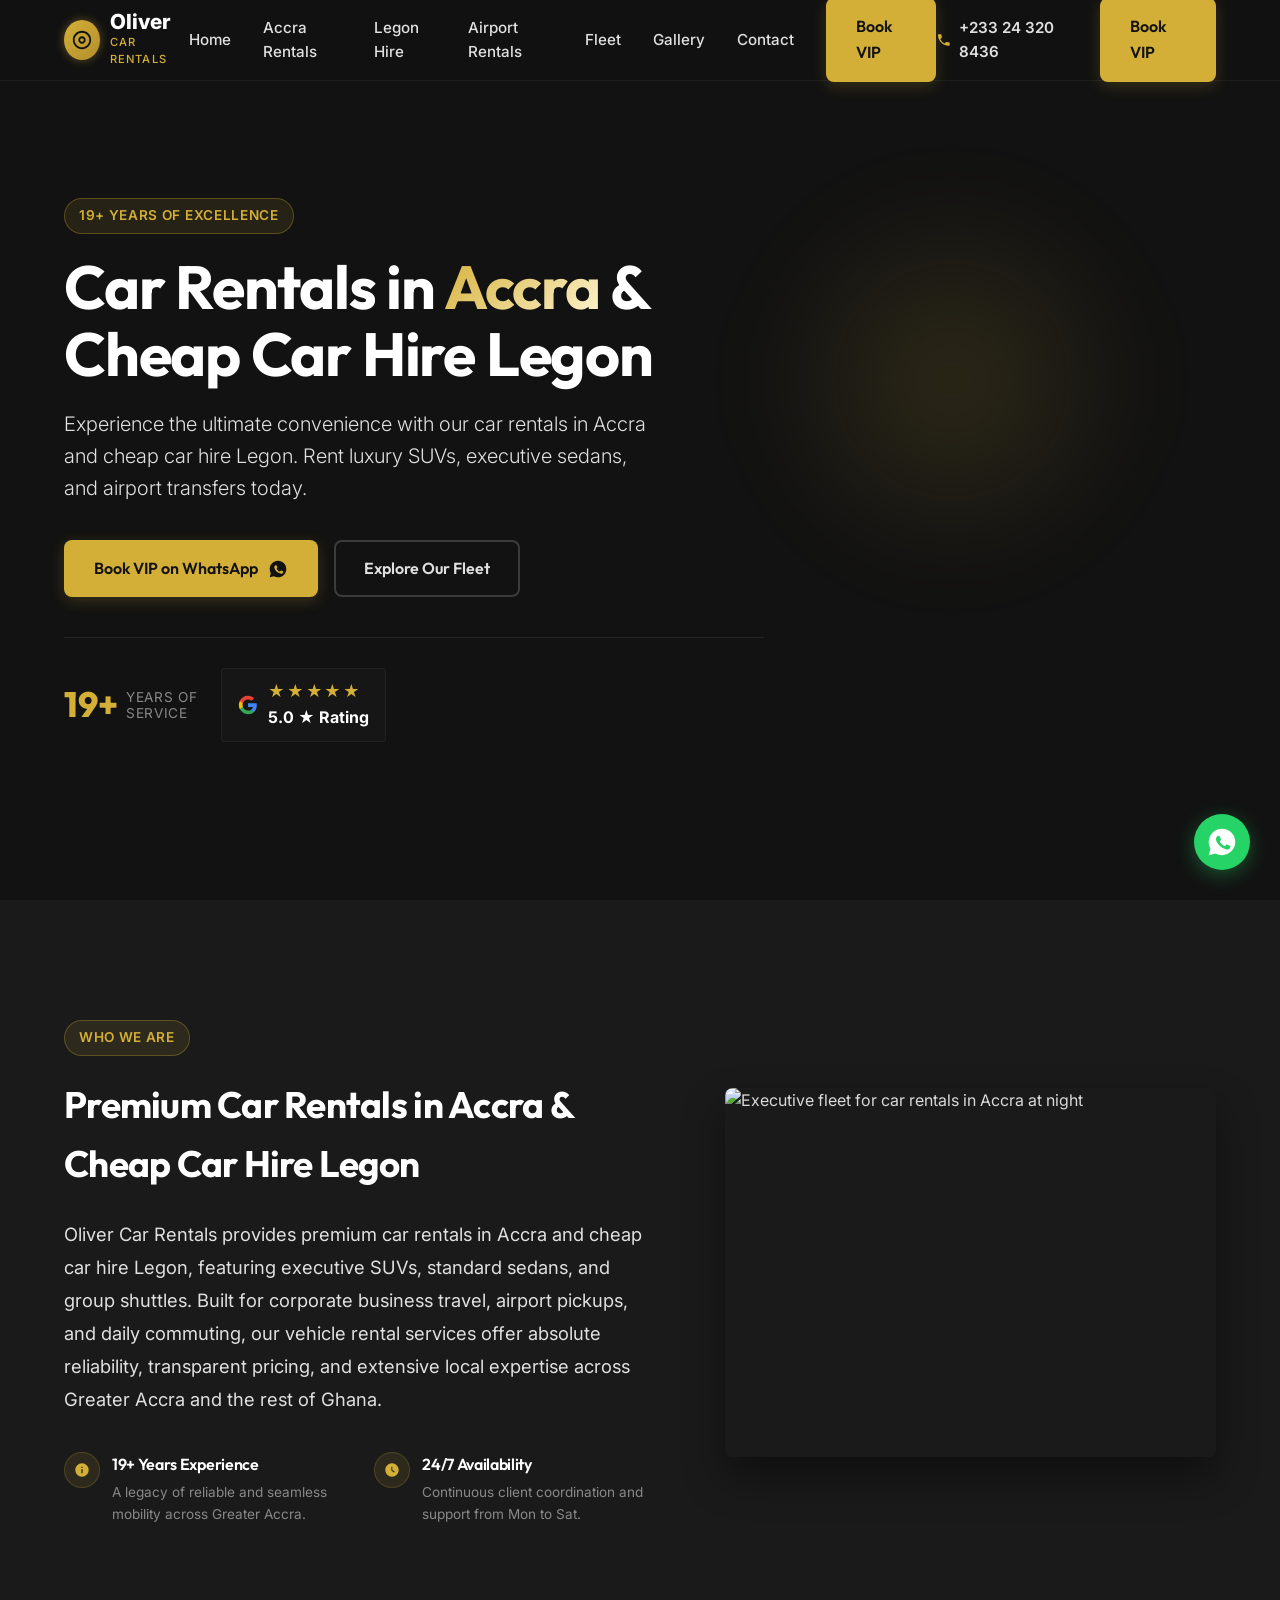
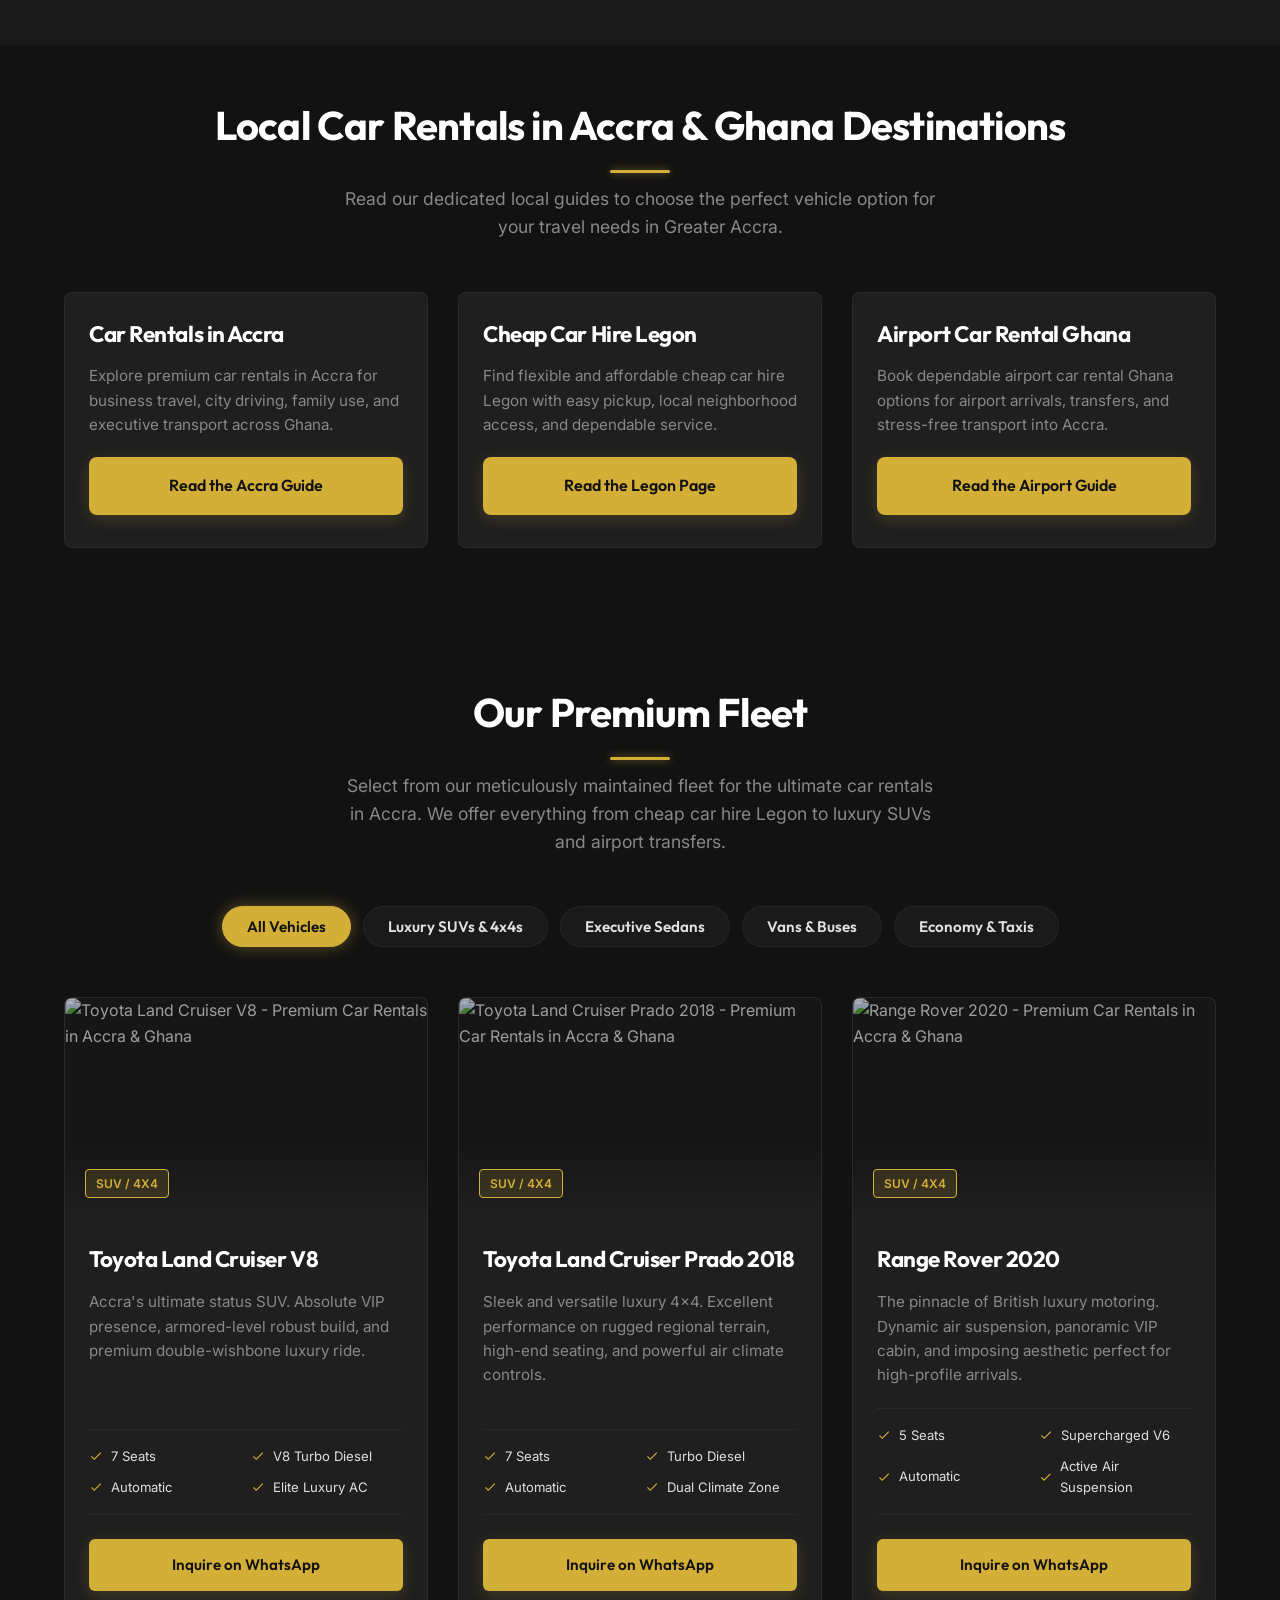
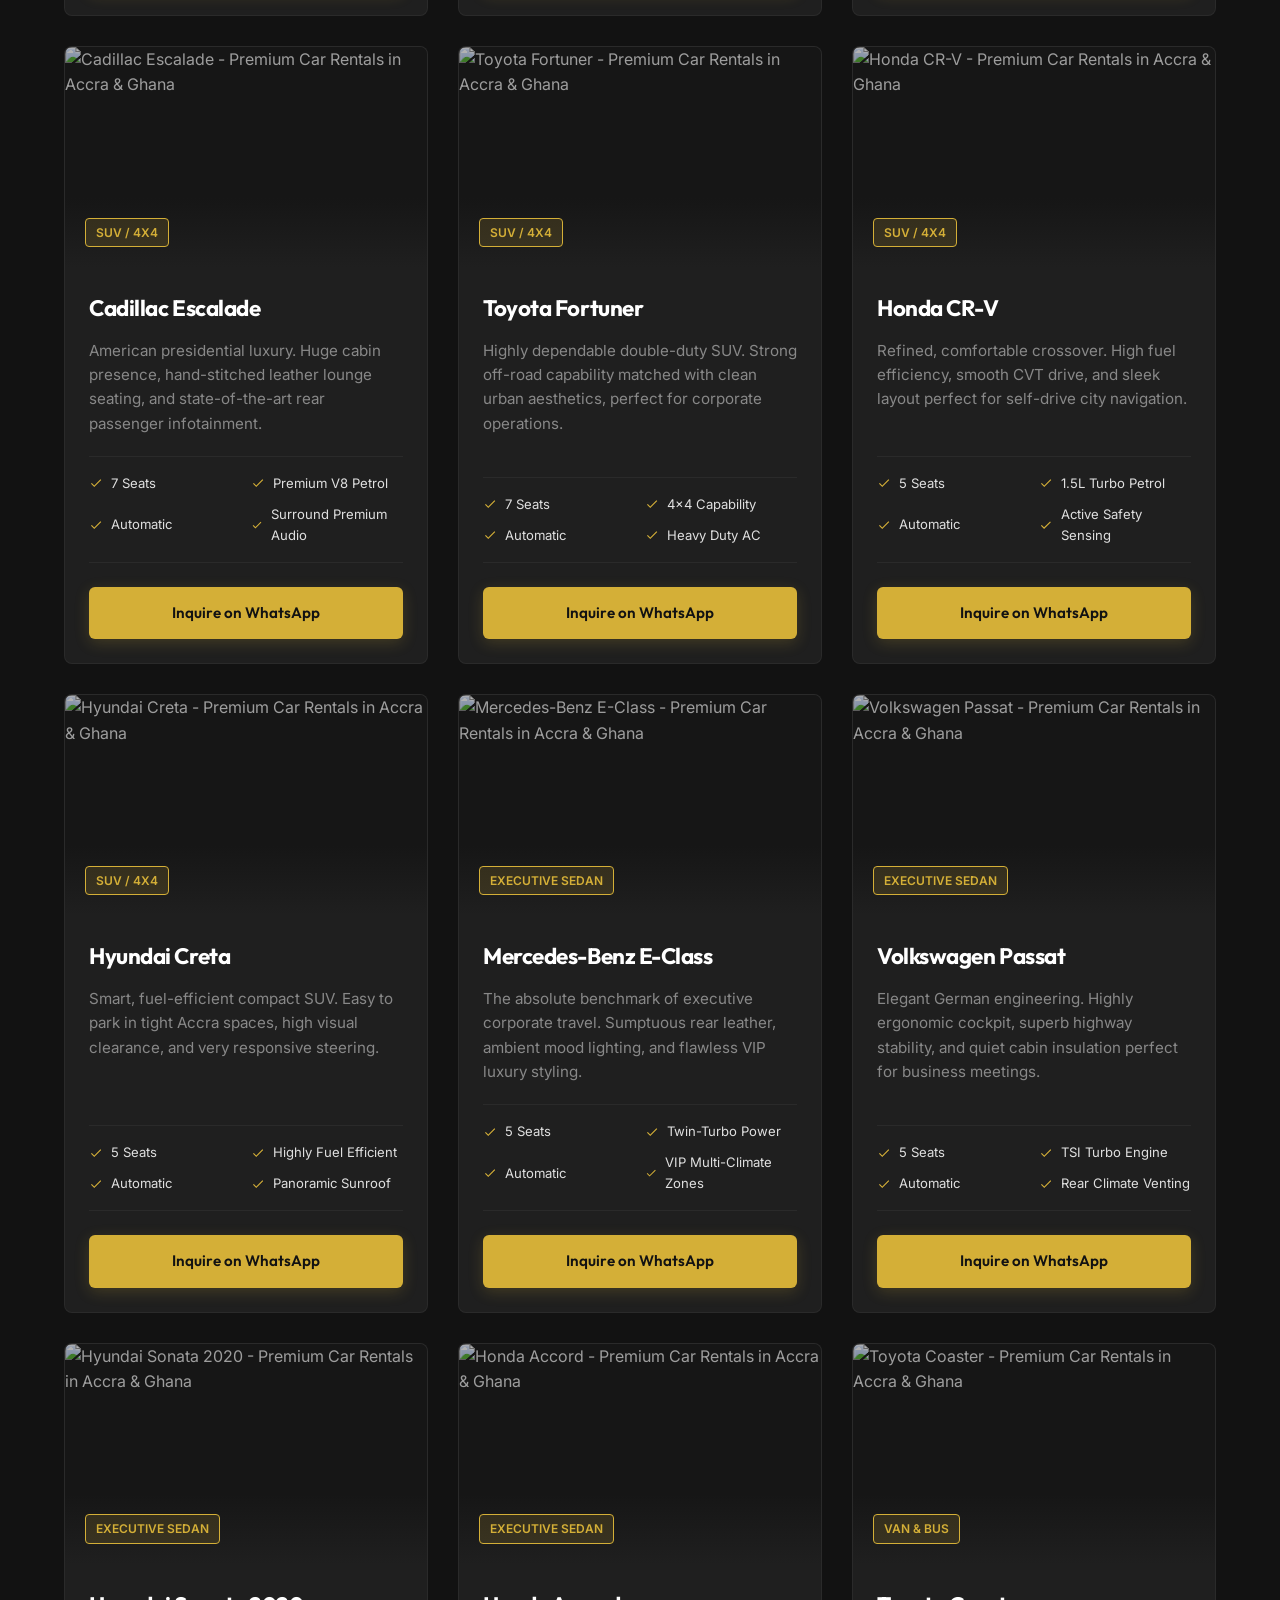
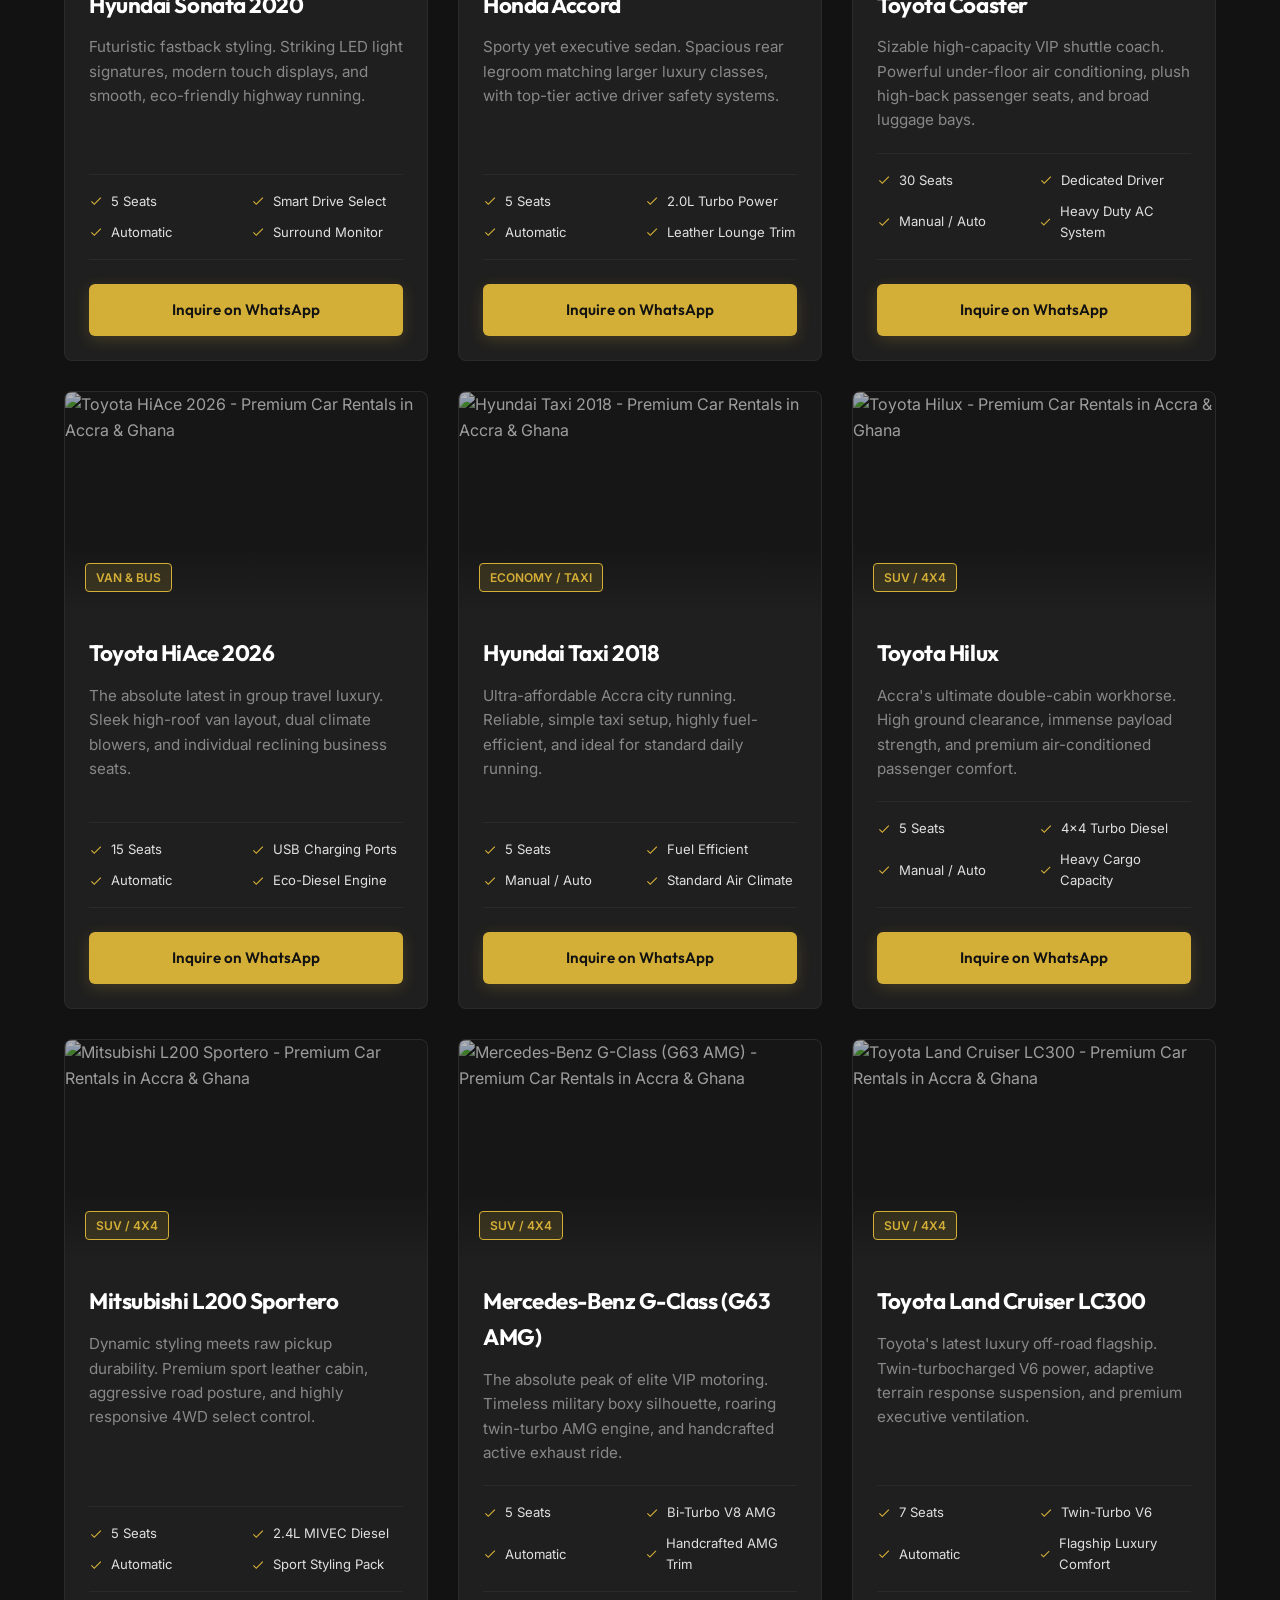
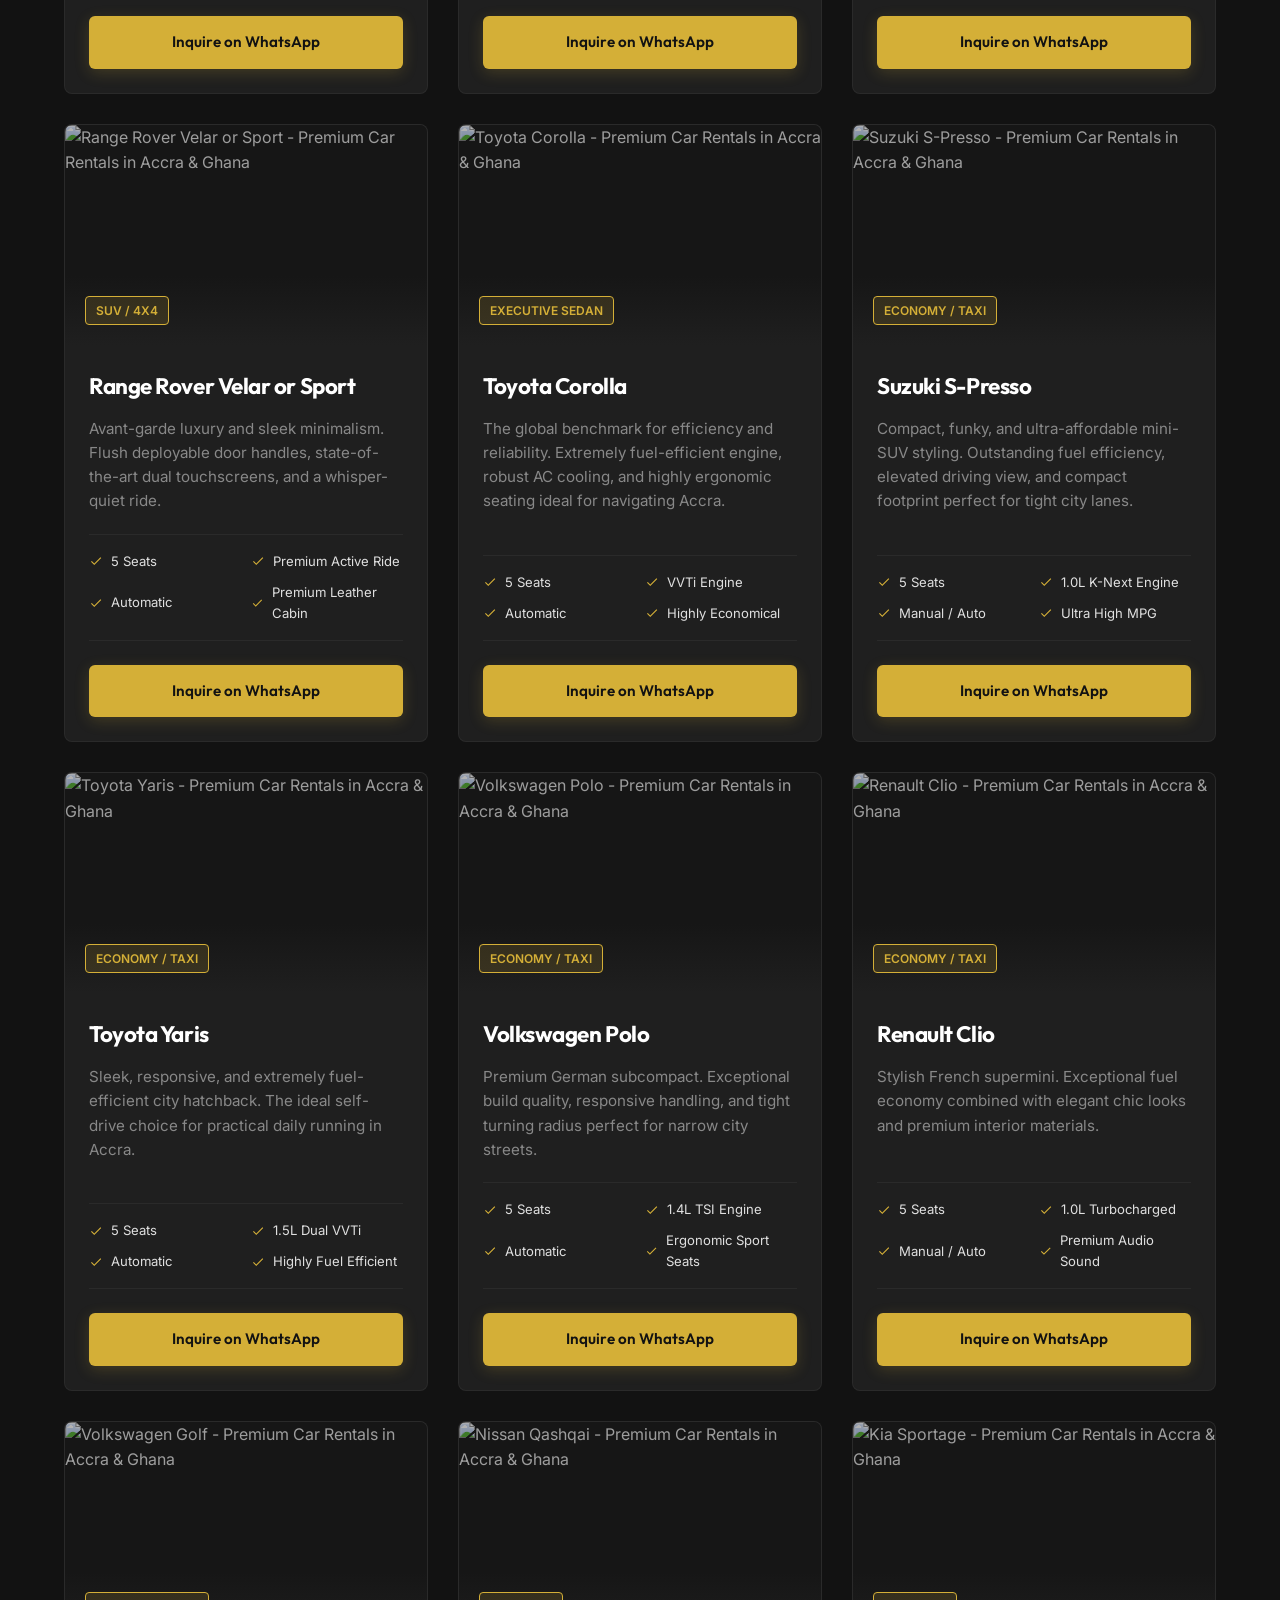
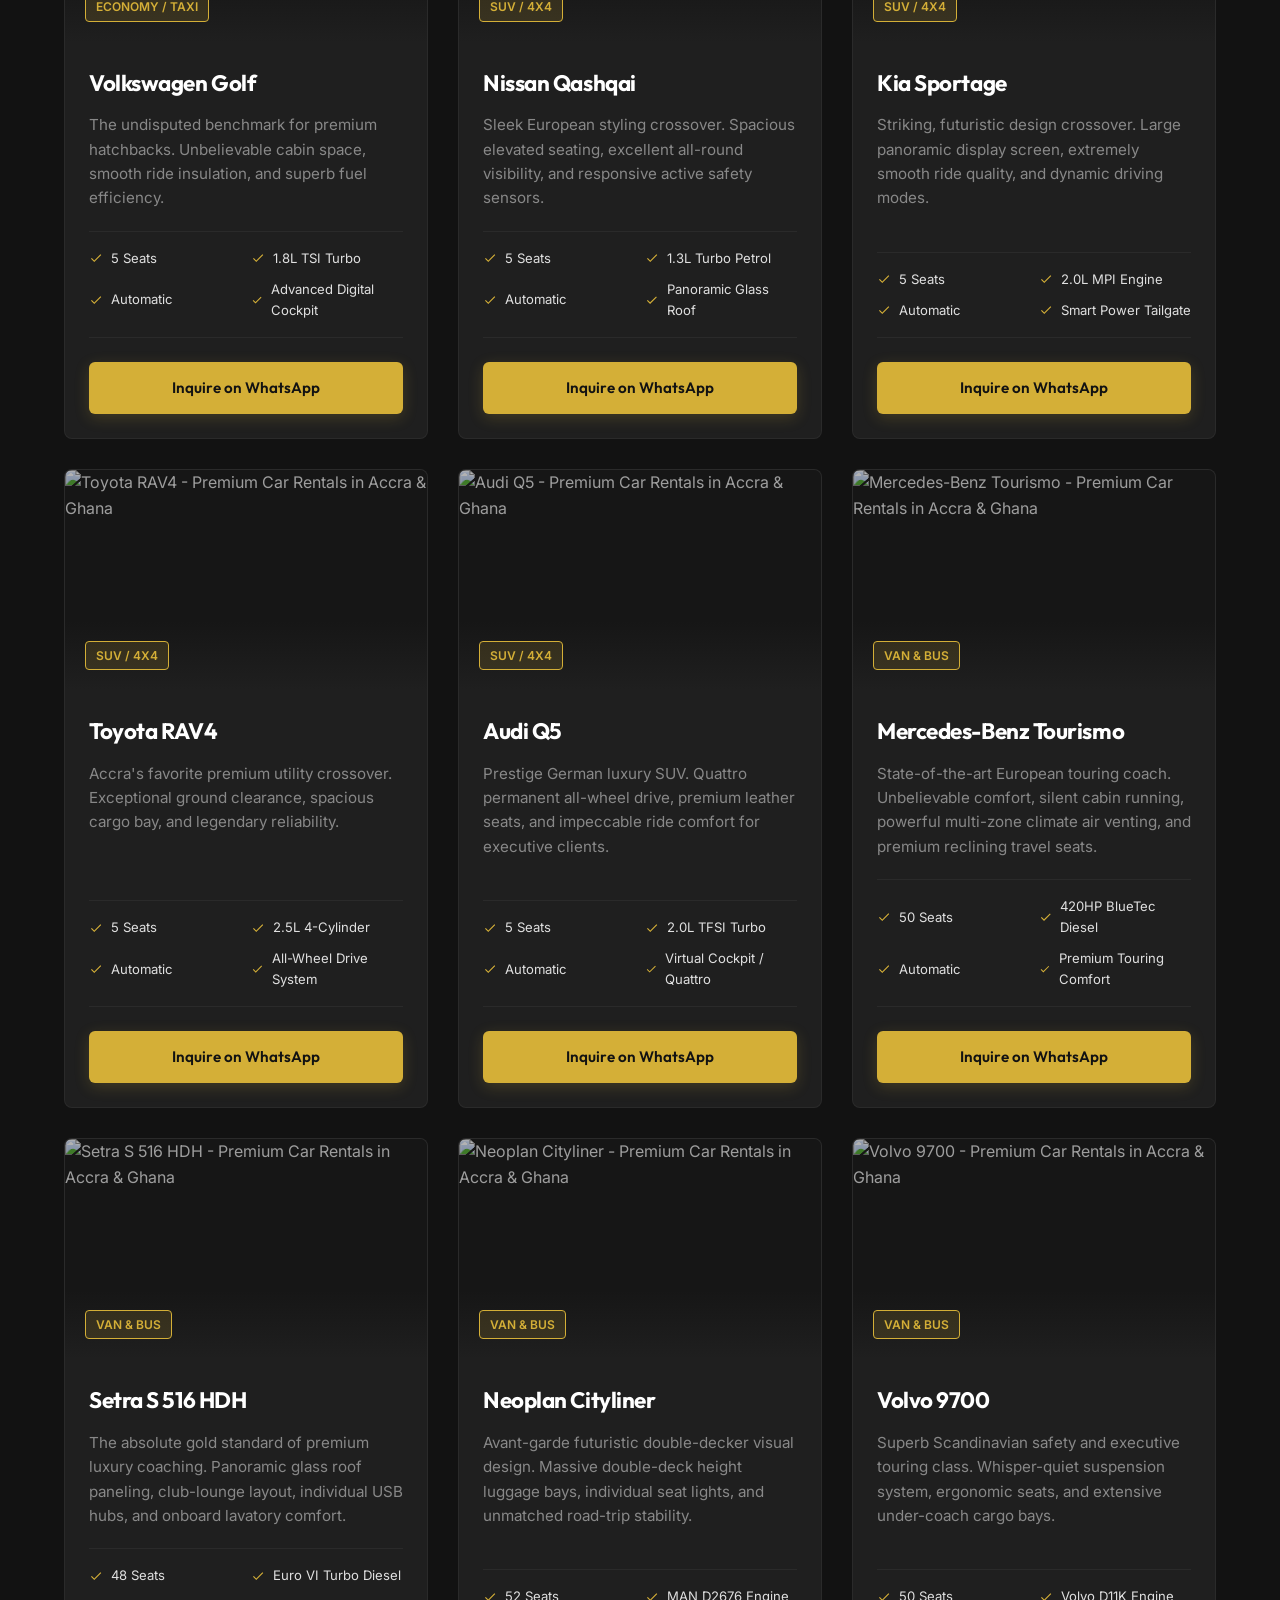
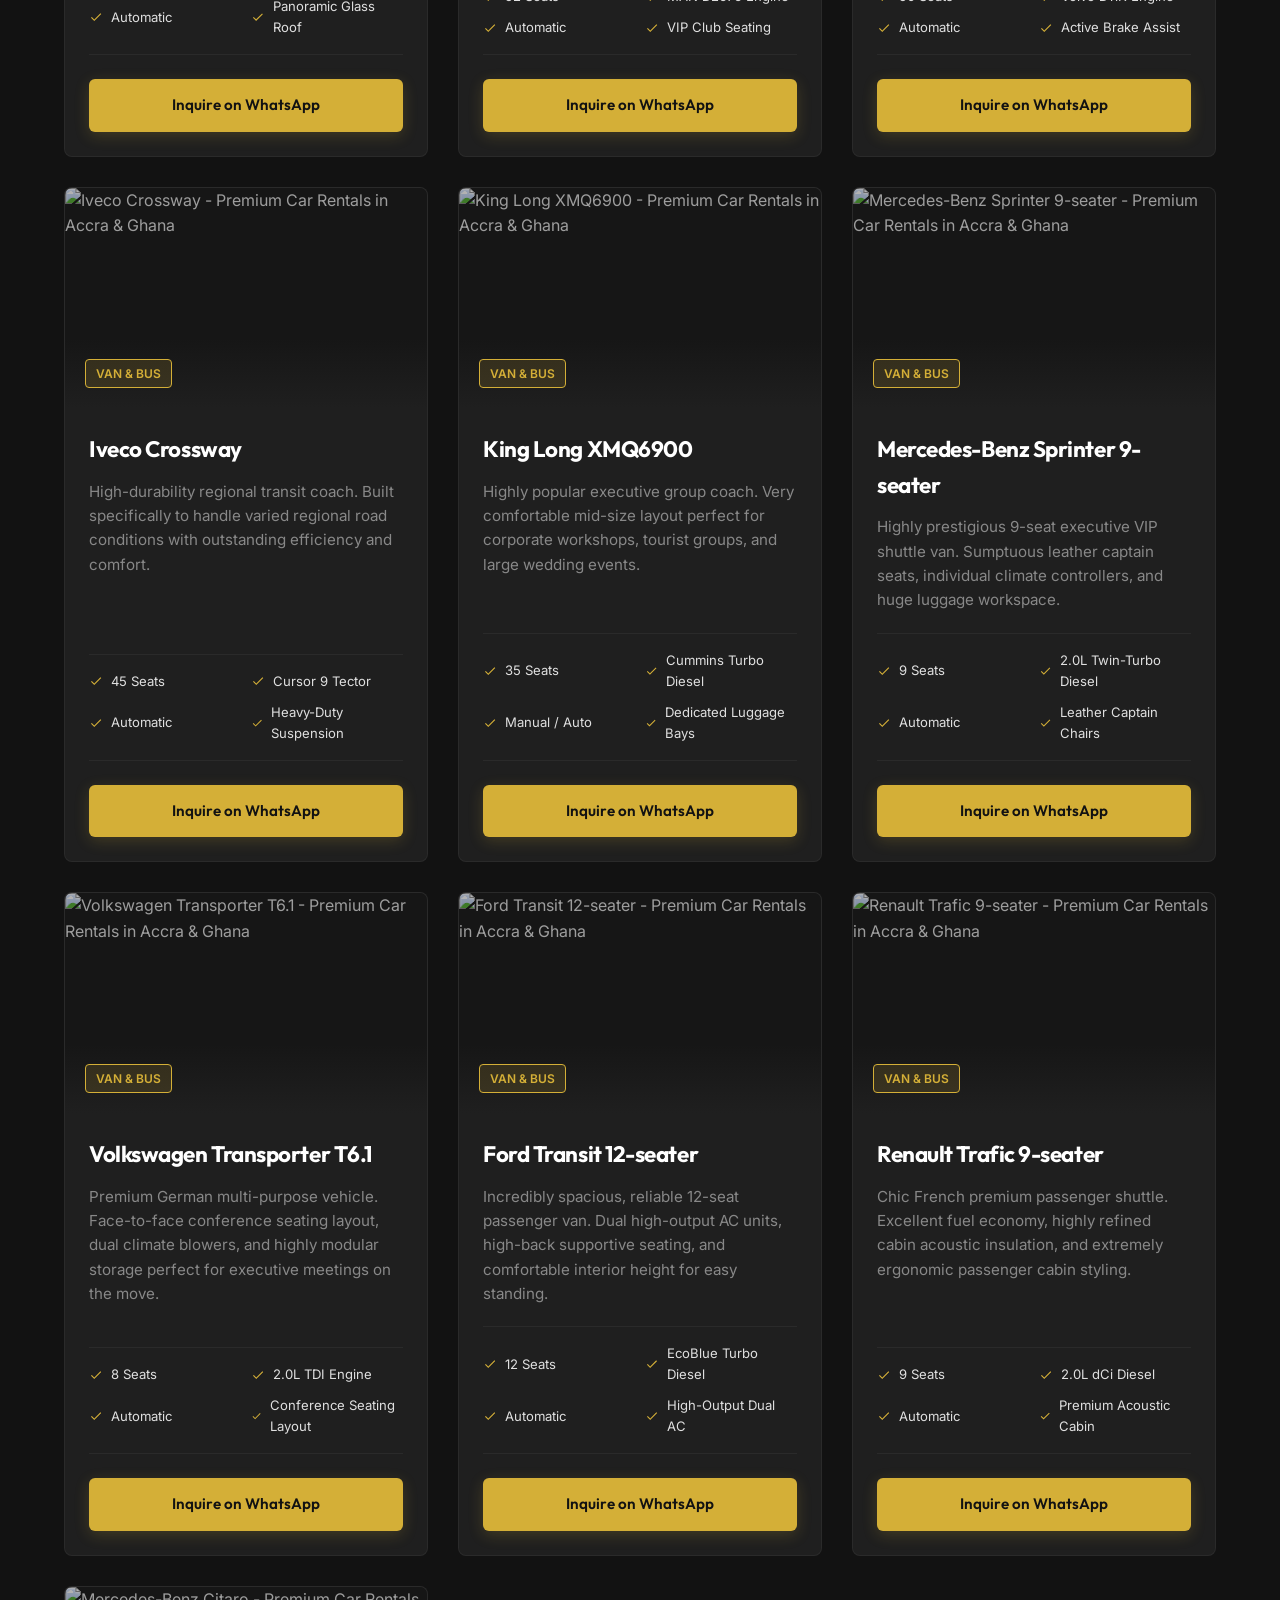
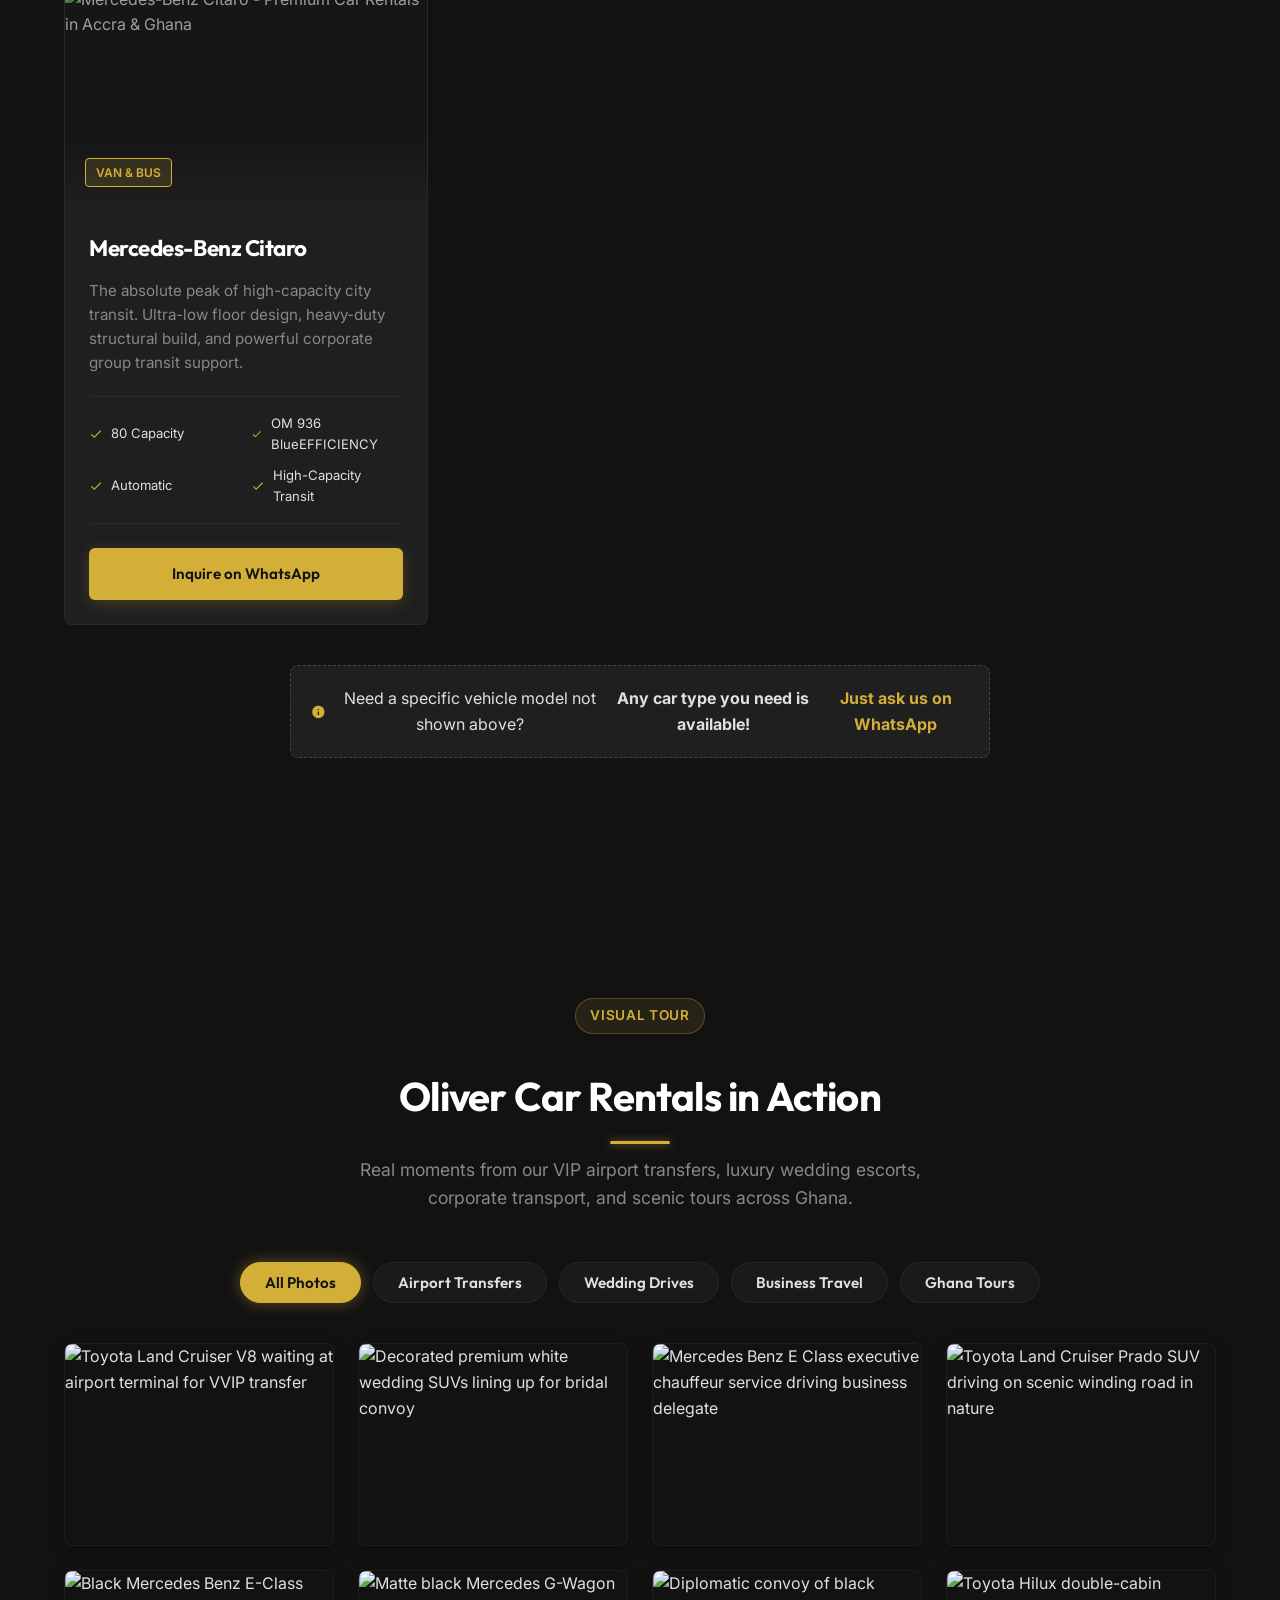
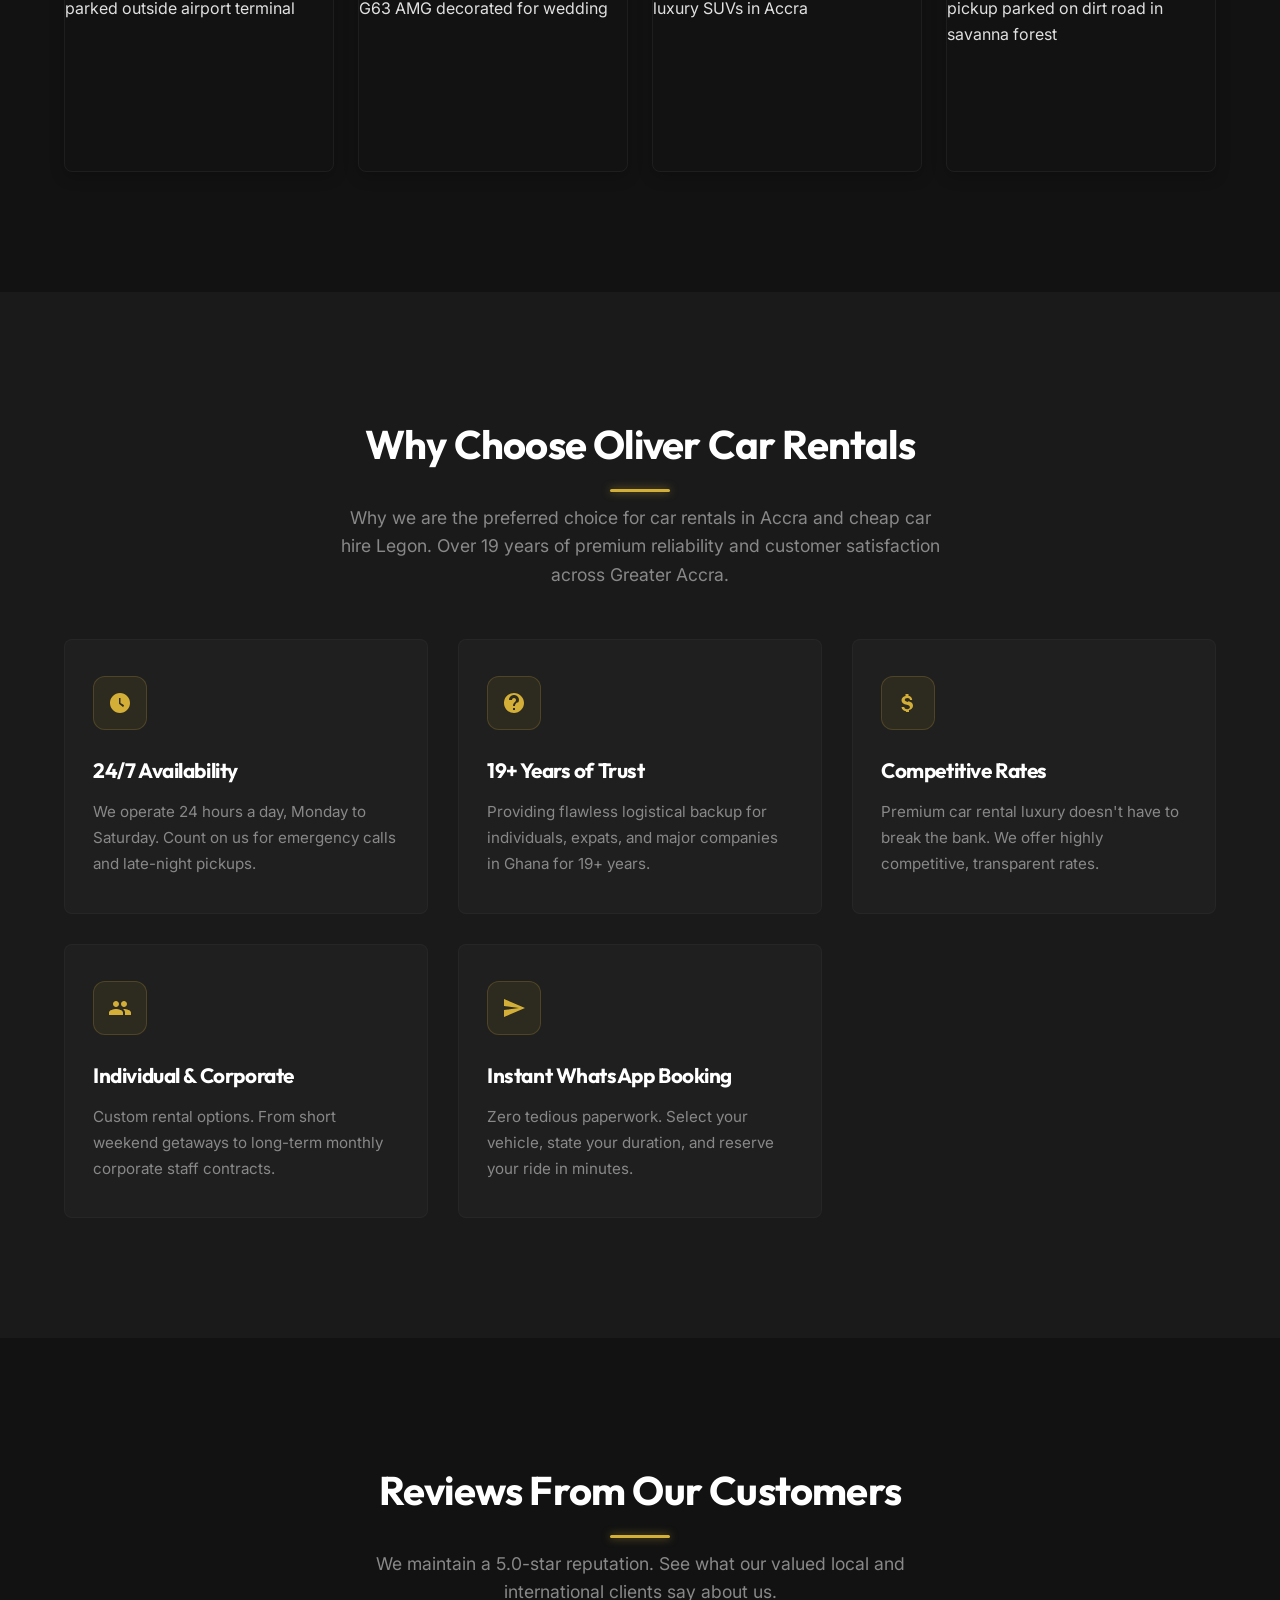
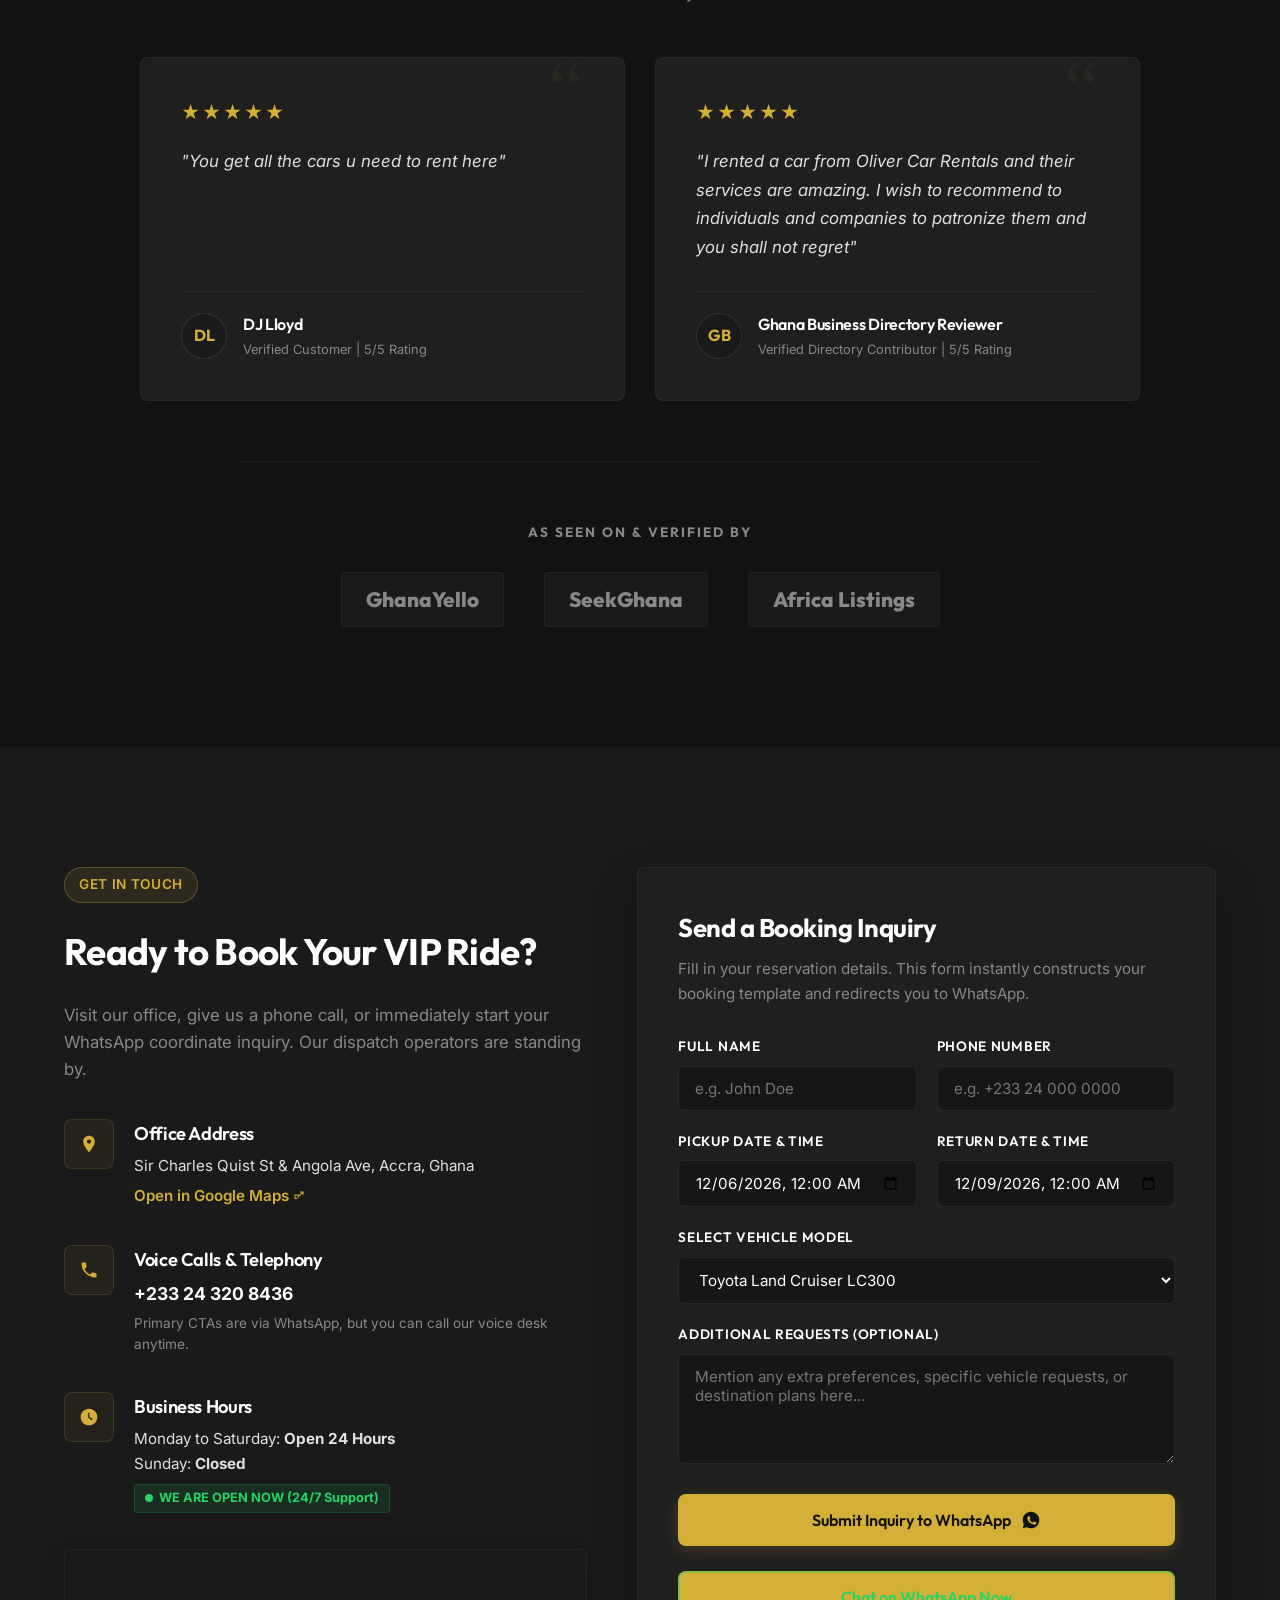
==== commit 004fedd6: "fix: adjust min-width properties for responsive design and update grid template for fleet layout" ====
--- a/index.html
+++ b/index.html
@@ -630,6 +630,7 @@
       display: flex;
       flex-direction: column;
       height: 100%;
+      min-width: 0;
     }
 
     .fleet-card:hover {
@@ -726,6 +727,7 @@
       gap: 8px;
       font-size: 0.82rem;
       color: var(--text-secondary);
+      min-width: 0;
     }
 
     .fleet-spec-item svg {
@@ -1000,6 +1002,10 @@
       gap: 50px;
     }
 
+    .contact-wrapper > * {
+      min-width: 0;
+    }
+
     /* Contact Info Panel (Left) */
     .contact-info {
       display: flex;
@@ -1120,6 +1126,10 @@
       gap: 20px;
     }
 
+    .contact-form > * {
+      min-width: 0;
+    }
+
     .form-group-full {
       grid-column: span 2;
     }
@@ -1143,6 +1153,7 @@
       background-color: rgba(18, 18, 18, 0.6);
       border: 1px solid rgba(255, 255, 255, 0.08);
       color: var(--text-primary);
+      width: 100%;
       padding: 12px 16px;
       border-radius: 6px;
       font-family: 'Inter', sans-serif;
